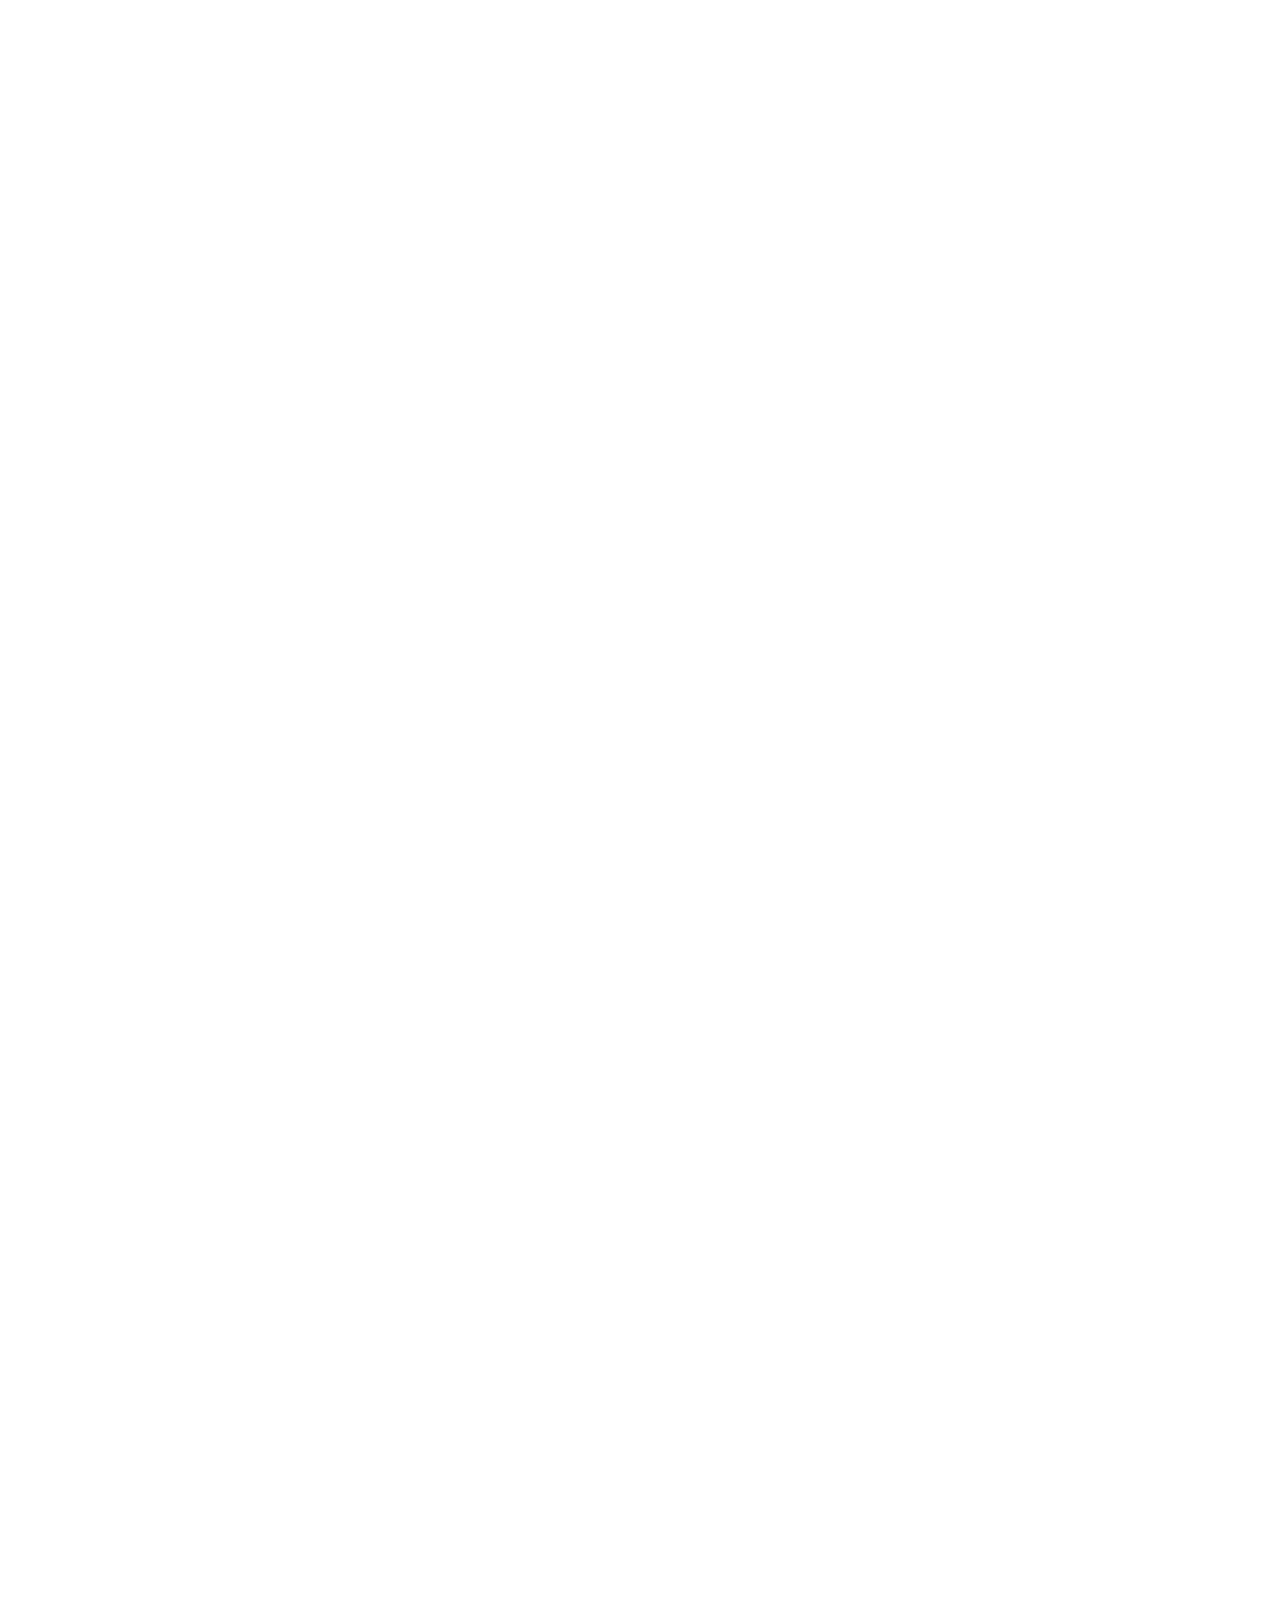
==== index.html @ 3e3280b3 "v0.1" ====
<!doctype html>
<html lang="ar" dir="rtl">

<head>
  <meta charset="utf-8">
  <meta name="viewport" content="width=device-width, initial-scale=1">
  <meta http-equiv = "refresh" content = "0 ; url = './html/index.html'"/>
  <title>GAB</title>
  <link rel="shortcut icon" type="image/png" href="./assets/images/logos/favicon.ico" />
  <link rel="stylesheet" href="./assets/libs/owl.carousel/dist/assets/owl.carousel.min.css">
  <link rel="stylesheet" href="./assets/libs/aos-master/dist/aos.css">
  <link rel="stylesheet" href="./assets/css/styles.css" />
</head>

<body>
<!-- NOTE: Please go to the './html/index.html' file to edit -->
</body>

</html>
---- assets/css/styles.css ----
﻿@charset "UTF-8";
@import url("https://fonts.googleapis.com/css2?family=Cairo:wght@400;500;600;700;800&display=swap");
/*!
 * Bootstrap  v5.3.6 (https://getbootstrap.com/)
 * Copyright 2011-2025 The Bootstrap Authors
 * Licensed under MIT (https://github.com/twbs/bootstrap/blob/main/LICENSE)
 */
:root,
[data-bs-theme=light] {
  --bs-blue: #4FA3DF;
  --bs-indigo: #6610f2;
  --bs-purple: #6f42c1;
  --bs-pink: #d63384;
  --bs-red: #dc3545;
  --bs-orange: #fd7e14;
  --bs-yellow: #ffc107;
  --bs-green: #198754;
  --bs-teal: #20c997;
  --bs-cyan: #0dcaf0;
  --bs-black: #000;
  --bs-white: #fff;
  --bs-gray: #6c757d;
  --bs-gray-dark: #343a40;
  --bs-gray-100: rgba(31, 42, 46, 0.12);
  --bs-gray-200: #EEF7FC;
  --bs-gray-300: rgba(31, 42, 46, 0.6);
  --bs-gray-400: rgba(31, 42, 46, 0.7);
  --bs-gray-500: #075793;
  --bs-gray-600: #6c757d;
  --bs-gray-700: #495057;
  --bs-gray-800: #343a40;
  --bs-gray-900: #212529;
  --bs-primary: #4FA3DF;
  --bs-secondary: #075793;
  --bs-light: rgba(31, 42, 46, 0.12);
  --bs-dark: #075793;
  --bs-muted: rgba(31, 42, 46, 0.6);
  --bs-dark-light: rgba(31, 42, 46, 0.7);
  --bs-light-gray: #EEF7FC;
  --bs-primary-rgb: 193, 255, 114;
  --bs-secondary-rgb: 31, 42, 46;
  --bs-light-rgb: 31, 42, 46;
  --bs-dark-rgb: 31, 42, 46;
  --bs-muted-rgb: 31, 42, 46;
  --bs-dark-light-rgb: 31, 42, 46;
  --bs-light-gray-rgb: 244, 248, 250;
  --bs-primary-text-emphasis: #4d662e;
  --bs-secondary-text-emphasis: #0c1112;
  --bs-success-text-emphasis: #0a3622;
  --bs-info-text-emphasis: #055160;
  --bs-warning-text-emphasis: #664d03;
  --bs-danger-text-emphasis: #58151c;
  --bs-light-text-emphasis: #495057;
  --bs-dark-text-emphasis: #495057;
  --bs-primary-bg-subtle: #f3ffe3;
  --bs-secondary-bg-subtle: #d2d4d5;
  --bs-success-bg-subtle: #d1e7dd;
  --bs-info-bg-subtle: #cff4fc;
  --bs-warning-bg-subtle: #fff3cd;
  --bs-danger-bg-subtle: #f8d7da;
  --bs-light-bg-subtle: rgba(242, 242, 242, 0.56);
  --bs-dark-bg-subtle: rgba(31, 42, 46, 0.7);
  --bs-primary-border-subtle: #e6ffc7;
  --bs-secondary-border-subtle: #a5aaab;
  --bs-success-border-subtle: #a3cfbb;
  --bs-info-border-subtle: #9eeaf9;
  --bs-warning-border-subtle: #ffe69c;
  --bs-danger-border-subtle: #f1aeb5;
  --bs-light-border-subtle: #EEF7FC;
  --bs-dark-border-subtle: #075793;
  --bs-white-rgb: 255, 255, 255;
  --bs-black-rgb: 0, 0, 0;
  --bs-font-sans-serif: "Cairo", sans-serif;
  --bs-font-monospace: SFMono-Regular, Menlo, Monaco, Consolas, "Liberation Mono", "Courier New", monospace;
  --bs-gradient: linear-gradient(180deg, rgba(255, 255, 255, 0.15), rgba(255, 255, 255, 0));
  --bs-body-font-family: var(--bs-font-sans-serif);
  --bs-body-font-size: 1rem;
  --bs-body-font-weight: 400;
  --bs-body-line-height: 1.5;
  --bs-body-color: rgba(31, 42, 46, 0.7);
  --bs-body-color-rgb: 31, 42, 46;
  --bs-body-bg: #fff;
  --bs-body-bg-rgb: 255, 255, 255;
  --bs-emphasis-color: #000;
  --bs-emphasis-color-rgb: 0, 0, 0;
  --bs-secondary-color: rgba(31, 42, 46, 0.75);
  --bs-secondary-color-rgb: 31, 42, 46;
  --bs-secondary-bg: #EEF7FC;
  --bs-secondary-bg-rgb: 244, 248, 250;
  --bs-tertiary-color: rgba(31, 42, 46, 0.5);
  --bs-tertiary-color-rgb: 31, 42, 46;
  --bs-tertiary-bg: rgba(31, 42, 46, 0.12);
  --bs-tertiary-bg-rgb: 31, 42, 46;
  --bs-heading-color: #075793;
  --bs-link-color: #075793;
  --bs-link-color-rgb: 31, 42, 46;
  --bs-link-decoration: underline;
  --bs-link-hover-color: #4FA3DF;
  --bs-link-hover-color-rgb: 193, 255, 114;
  --bs-code-color: #d63384;
  --bs-highlight-color: rgba(31, 42, 46, 0.7);
  --bs-highlight-bg: #fff3cd;
  --bs-border-width: 1px;
  --bs-border-style: solid;
  --bs-border-color: rgba(31, 42, 46, 0.12);
  --bs-border-color-translucent: rgba(0, 0, 0, 0.175);
  --bs-border-radius: 8px;
  --bs-border-radius-sm: 20px;
  --bs-border-radius-lg: 24px;
  --bs-border-radius-xl: 1rem;
  --bs-border-radius-xxl: 2rem;
  --bs-border-radius-2xl: var(--bs-border-radius-xxl);
  --bs-border-radius-pill: 50rem;
  --bs-box-shadow: 0px 1px 3px rgba(0, 0, 0, 0.15);
  --bs-box-shadow-sm: 0px 6px 8px -6px rgba(0, 0, 0, 0.15);
  --bs-box-shadow-lg: 0px 12px 16px -4px rgba(16, 24, 40, 0.08), 0px 4px 6px -2px rgba(16, 24, 40, 0.03);
  --bs-box-shadow-inset: unset;
  --bs-focus-ring-width: 0.25rem;
  --bs-focus-ring-opacity: 0.25;
  --bs-focus-ring-color: rgba(193, 255, 114, 0.25);
  --bs-form-valid-color: #198754;
  --bs-form-valid-border-color: #198754;
  --bs-form-invalid-color: #dc3545;
  --bs-form-invalid-border-color: #dc3545;
}

[data-bs-theme=dark] {
  color-scheme: dark;
  --bs-body-color: rgba(31, 42, 46, 0.6);
  --bs-body-color-rgb: 31, 42, 46;
  --bs-body-bg: #212529;
  --bs-body-bg-rgb: 33, 37, 41;
  --bs-emphasis-color: #fff;
  --bs-emphasis-color-rgb: 255, 255, 255;
  --bs-secondary-color: rgba(31, 42, 46, 0.75);
  --bs-secondary-color-rgb: 31, 42, 46;
  --bs-secondary-bg: #343a40;
  --bs-secondary-bg-rgb: 52, 58, 64;
  --bs-tertiary-color: rgba(31, 42, 46, 0.5);
  --bs-tertiary-color-rgb: 31, 42, 46;
  --bs-tertiary-bg: #2b3035;
  --bs-tertiary-bg-rgb: 43, 48, 53;
  --bs-primary-text-emphasis: #daffaa;
  --bs-secondary-text-emphasis: #797f82;
  --bs-success-text-emphasis: #75b798;
  --bs-info-text-emphasis: #6edff6;
  --bs-warning-text-emphasis: #ffda6a;
  --bs-danger-text-emphasis: #ea868f;
  --bs-light-text-emphasis: rgba(31, 42, 46, 0.12);
  --bs-dark-text-emphasis: rgba(31, 42, 46, 0.6);
  --bs-primary-bg-subtle: #273317;
  --bs-secondary-bg-subtle: #060809;
  --bs-success-bg-subtle: #051b11;
  --bs-info-bg-subtle: #032830;
  --bs-warning-bg-subtle: #332701;
  --bs-danger-bg-subtle: #2c0b0e;
  --bs-light-bg-subtle: #343a40;
  --bs-dark-bg-subtle: #1a1d20;
  --bs-primary-border-subtle: #749944;
  --bs-secondary-border-subtle: #13191c;
  --bs-success-border-subtle: #0f5132;
  --bs-info-border-subtle: #087990;
  --bs-warning-border-subtle: #997404;
  --bs-danger-border-subtle: #842029;
  --bs-light-border-subtle: #495057;
  --bs-dark-border-subtle: #343a40;
  --bs-heading-color: inherit;
  --bs-link-color: #daffaa;
  --bs-link-hover-color: #e1ffbb;
  --bs-link-color-rgb: 218, 255, 170;
  --bs-link-hover-color-rgb: 225, 255, 187;
  --bs-code-color: #e685b5;
  --bs-highlight-color: rgba(31, 42, 46, 0.6);
  --bs-highlight-bg: #664d03;
  --bs-border-color: #495057;
  --bs-border-color-translucent: rgba(255, 255, 255, 0.15);
  --bs-form-valid-color: #75b798;
  --bs-form-valid-border-color: #75b798;
  --bs-form-invalid-color: #ea868f;
  --bs-form-invalid-border-color: #ea868f;
}

*,
*::before,
*::after {
  box-sizing: border-box;
}

@media (prefers-reduced-motion: no-preference) {
  :root {
    scroll-behavior: smooth;
  }
}

body {
  margin: 0;
  font-family: var(--bs-body-font-family);
  font-size: var(--bs-body-font-size);
  font-weight: var(--bs-body-font-weight);
  line-height: var(--bs-body-line-height);
  color: var(--bs-body-color);
  text-align: var(--bs-body-text-align);
  background-color: var(--bs-body-bg);
  -webkit-text-size-adjust: 100%;
  -webkit-tap-highlight-color: rgba(0, 0, 0, 0);
}

hr {
  margin: 1rem 0;
  color: inherit;
  border: 0;
  border-top: var(--bs-border-width) solid rgba(31, 42, 46, 0.12);
  opacity: 1;
}

h6, .h6, h5, .h5, h4, .h4, h3, .h3, h2, .h2, h1, .h1 {
  margin-top: 0;
  margin-bottom: 0.5rem;
  font-weight: 700;
  line-height: 1.2;
  color: var(--bs-heading-color);
}

h1, .h1 {
  font-size: calc(1.925rem + 8.1vw);
}
@media (min-width: 1200px) {
  h1, .h1 {
    font-size: 8rem;
  }
}

h2, .h2 {
  font-size: calc(1.425rem + 2.1vw);
}
@media (min-width: 1200px) {
  h2, .h2 {
    font-size: 3rem;
  }
}

h3, .h3 {
  font-size: calc(1.35rem + 1.2vw);
}
@media (min-width: 1200px) {
  h3, .h3 {
    font-size: 2.25rem;
  }
}

h4, .h4 {
  font-size: calc(1.3rem + 0.6vw);
}
@media (min-width: 1200px) {
  h4, .h4 {
    font-size: 1.75rem;
  }
}

h5, .h5 {
  font-size: 1.125rem;
}

h6, .h6 {
  font-size: 1rem;
}

p {
  margin-top: 0;
  margin-bottom: 1rem;
}

abbr[title] {
  text-decoration: underline dotted;
  cursor: help;
  text-decoration-skip-ink: none;
}

address {
  margin-bottom: 1rem;
  font-style: normal;
  line-height: inherit;
}

ol,
ul {
  padding-left: 2rem;
}

ol,
ul,
dl {
  margin-top: 0;
  margin-bottom: 1rem;
}

ol ol,
ul ul,
ol ul,
ul ol {
  margin-bottom: 0;
}

dt {
  font-weight: 700;
}

dd {
  margin-bottom: 0.5rem;
  margin-left: 0;
}

blockquote {
  margin: 0 0 1rem;
}

b,
strong {
  font-weight: bolder;
}

small, .small {
  font-size: 0.875em;
}

mark, .mark {
  padding: 0.1875em;
  color: var(--bs-highlight-color);
  background-color: var(--bs-highlight-bg);
}

sub,
sup {
  position: relative;
  font-size: 0.75em;
  line-height: 0;
  vertical-align: baseline;
}

sub {
  bottom: -0.25em;
}

sup {
  top: -0.5em;
}

a {
  color: rgba(var(--bs-link-color-rgb), var(--bs-link-opacity, 1));
  text-decoration: underline;
}
a:hover {
  --bs-link-color-rgb: var(--bs-link-hover-color-rgb);
}

a:not([href]):not([class]), a:not([href]):not([class]):hover {
  color: inherit;
  text-decoration: none;
}

pre,
code,
kbd,
samp {
  font-family: var(--bs-font-monospace);
  font-size: 1em;
}

pre {
  display: block;
  margin-top: 0;
  margin-bottom: 1rem;
  overflow: auto;
  font-size: 0.875em;
}
pre code {
  font-size: inherit;
  color: inherit;
  word-break: normal;
}

code {
  font-size: 0.875em;
  color: var(--bs-code-color);
  word-wrap: break-word;
}
a > code {
  color: inherit;
}

kbd {
  padding: 0.1875rem 0.375rem;
  font-size: 0.875em;
  color: var(--bs-body-bg);
  background-color: var(--bs-body-color);
  border-radius: 20px;
}
kbd kbd {
  padding: 0;
  font-size: 1em;
}

figure {
  margin: 0 0 1rem;
}

img,
svg {
  vertical-align: middle;
}

table {
  caption-side: bottom;
  border-collapse: collapse;
}

caption {
  padding-top: 0.5rem;
  padding-bottom: 0.5rem;
  color: var(--bs-secondary-color);
  text-align: left;
}

th {
  text-align: inherit;
  text-align: -webkit-match-parent;
}

thead,
tbody,
tfoot,
tr,
td,
th {
  border-color: inherit;
  border-style: solid;
  border-width: 0;
}

label {
  display: inline-block;
}

button {
  border-radius: 0;
}

button:focus:not(:focus-visible) {
  outline: 0;
}

input,
button,
select,
optgroup,
textarea {
  margin: 0;
  font-family: inherit;
  font-size: inherit;
  line-height: inherit;
}

button,
select {
  text-transform: none;
}

[role=button] {
  cursor: pointer;
}

select {
  word-wrap: normal;
}
select:disabled {
  opacity: 1;
}

[list]:not([type=date]):not([type=datetime-local]):not([type=month]):not([type=week]):not([type=time])::-webkit-calendar-picker-indicator {
  display: none !important;
}

button,
[type=button],
[type=reset],
[type=submit] {
  -webkit-appearance: button;
}
button:not(:disabled),
[type=button]:not(:disabled),
[type=reset]:not(:disabled),
[type=submit]:not(:disabled) {
  cursor: pointer;
}

::-moz-focus-inner {
  padding: 0;
  border-style: none;
}

textarea {
  resize: vertical;
}

fieldset {
  min-width: 0;
  padding: 0;
  margin: 0;
  border: 0;
}

legend {
  float: left;
  width: 100%;
  padding: 0;
  margin-bottom: 0.5rem;
  line-height: inherit;
  font-size: calc(1.275rem + 0.3vw);
}
@media (min-width: 1200px) {
  legend {
    font-size: 1.5rem;
  }
}
legend + * {
  clear: left;
}

::-webkit-datetime-edit-fields-wrapper,
::-webkit-datetime-edit-text,
::-webkit-datetime-edit-minute,
::-webkit-datetime-edit-hour-field,
::-webkit-datetime-edit-day-field,
::-webkit-datetime-edit-month-field,
::-webkit-datetime-edit-year-field {
  padding: 0;
}

::-webkit-inner-spin-button {
  height: auto;
}

[type=search] {
  -webkit-appearance: textfield;
  outline-offset: -2px;
}

/* rtl:raw:
[type="tel"],
[type="url"],
[type="email"],
[type="number"] {
  direction: ltr;
}
*/
::-webkit-search-decoration {
  -webkit-appearance: none;
}

::-webkit-color-swatch-wrapper {
  padding: 0;
}

::file-selector-button {
  font: inherit;
  -webkit-appearance: button;
}

output {
  display: inline-block;
}

iframe {
  border: 0;
}

summary {
  display: list-item;
  cursor: pointer;
}

progress {
  vertical-align: baseline;
}

[hidden] {
  display: none !important;
}

.lead {
  font-size: 1.25rem;
  font-weight: 300;
}

.display-1 {
  font-weight: 300;
  line-height: 1.2;
  font-size: calc(1.625rem + 4.5vw);
}
@media (min-width: 1200px) {
  .display-1 {
    font-size: 5rem;
  }
}

.display-2 {
  font-weight: 300;
  line-height: 1.2;
  font-size: calc(1.575rem + 3.9vw);
}
@media (min-width: 1200px) {
  .display-2 {
    font-size: 4.5rem;
  }
}

.display-3 {
  font-weight: 300;
  line-height: 1.2;
  font-size: calc(1.525rem + 3.3vw);
}
@media (min-width: 1200px) {
  .display-3 {
    font-size: 4rem;
  }
}

.display-4 {
  font-weight: 300;
  line-height: 1.2;
  font-size: calc(1.475rem + 2.7vw);
}
@media (min-width: 1200px) {
  .display-4 {
    font-size: 3.5rem;
  }
}

.display-5 {
  font-weight: 300;
  line-height: 1.2;
  font-size: calc(1.425rem + 2.1vw);
}
@media (min-width: 1200px) {
  .display-5 {
    font-size: 3rem;
  }
}

.display-6 {
  font-weight: 300;
  line-height: 1.2;
  font-size: calc(1.375rem + 1.5vw);
}
@media (min-width: 1200px) {
  .display-6 {
    font-size: 2.5rem;
  }
}

.list-unstyled {
  padding-left: 0;
  list-style: none;
}

.list-inline {
  padding-left: 0;
  list-style: none;
}

.list-inline-item {
  display: inline-block;
}
.list-inline-item:not(:last-child) {
  margin-right: 0.5rem;
}

.initialism {
  font-size: 0.875em;
  text-transform: uppercase;
}

.blockquote {
  margin-bottom: 1rem;
  font-size: 1.25rem;
}
.blockquote > :last-child {
  margin-bottom: 0;
}

.blockquote-footer {
  margin-top: -1rem;
  margin-bottom: 1rem;
  font-size: 0.875em;
  color: #6c757d;
}
.blockquote-footer::before {
  content: "— ";
}
.logo .img-fluid {
  max-width: 100%;
  height: 36px;
}
.img-fluid {
  max-width: 100%;
  height: auto;
}

.img-thumbnail {
  padding: 0.25rem;
  background-color: var(--bs-body-bg);
  border: var(--bs-border-width) solid var(--bs-border-color);
  border-radius: var(--bs-border-radius);
  box-shadow: var(--bs-box-shadow-sm);
  max-width: 100%;
  height: auto;
}

.figure {
  display: inline-block;
}

.figure-img {
  margin-bottom: 0.5rem;
  line-height: 1;
}

.figure-caption {
  font-size: 0.875em;
  color: var(--bs-secondary-color);
}

.container,
.container-fluid,
.container-xxl,
.container-xl,
.container-lg,
.container-md,
.container-sm {
  --bs-gutter-x: 32px;
  --bs-gutter-y: 0;
  width: 100%;
  padding-right: calc(var(--bs-gutter-x) * 0.5);
  padding-left: calc(var(--bs-gutter-x) * 0.5);
  margin-right: auto;
  margin-left: auto;
}

@media (min-width: 576px) {
  .container-sm, .container {
    max-width: 540px;
  }
}
@media (min-width: 768px) {
  .container-md, .container-sm, .container {
    max-width: 720px;
  }
}
@media (min-width: 992px) {
  .container-lg, .container-md, .container-sm, .container {
    max-width: 960px;
  }
}
@media (min-width: 1200px) {
  .container-xl, .container-lg, .container-md, .container-sm, .container {
    max-width: 1140px;
  }
}
@media (min-width: 1400px) {
  .container-xxl, .container-xl, .container-lg, .container-md, .container-sm, .container {
    max-width: 1680px;
  }
}
:root {
  --bs-breakpoint-xs: 0;
  --bs-breakpoint-sm: 576px;
  --bs-breakpoint-md: 768px;
  --bs-breakpoint-lg: 992px;
  --bs-breakpoint-xl: 1200px;
  --bs-breakpoint-xxl: 1400px;
}

.row {
  --bs-gutter-x: 32px;
  --bs-gutter-y: 0;
  display: flex;
  flex-wrap: wrap;
  margin-top: calc(-1 * var(--bs-gutter-y));
  margin-right: calc(-0.5 * var(--bs-gutter-x));
  margin-left: calc(-0.5 * var(--bs-gutter-x));
}
.row > * {
  flex-shrink: 0;
  width: 100%;
  max-width: 100%;
  padding-right: calc(var(--bs-gutter-x) * 0.5);
  padding-left: calc(var(--bs-gutter-x) * 0.5);
  margin-top: var(--bs-gutter-y);
}

.col {
  flex: 1 0 0;
}

.row-cols-auto > * {
  flex: 0 0 auto;
  width: auto;
}

.row-cols-1 > * {
  flex: 0 0 auto;
  width: 100%;
}

.row-cols-2 > * {
  flex: 0 0 auto;
  width: 50%;
}

.row-cols-3 > * {
  flex: 0 0 auto;
  width: 33.33333333%;
}

.row-cols-4 > * {
  flex: 0 0 auto;
  width: 25%;
}

.row-cols-5 > * {
  flex: 0 0 auto;
  width: 20%;
}

.row-cols-6 > * {
  flex: 0 0 auto;
  width: 16.66666667%;
}

.col-auto {
  flex: 0 0 auto;
  width: auto;
}

.col-1 {
  flex: 0 0 auto;
  width: 8.33333333%;
}

.col-2 {
  flex: 0 0 auto;
  width: 16.66666667%;
}

.col-3 {
  flex: 0 0 auto;
  width: 25%;
}

.col-4 {
  flex: 0 0 auto;
  width: 33.33333333%;
}

.col-5 {
  flex: 0 0 auto;
  width: 41.66666667%;
}

.col-6 {
  flex: 0 0 auto;
  width: 50%;
}

.col-7 {
  flex: 0 0 auto;
  width: 58.33333333%;
}

.col-8 {
  flex: 0 0 auto;
  width: 66.66666667%;
}

.col-9 {
  flex: 0 0 auto;
  width: 75%;
}

.col-10 {
  flex: 0 0 auto;
  width: 83.33333333%;
}

.col-11 {
  flex: 0 0 auto;
  width: 91.66666667%;
}

.col-12 {
  flex: 0 0 auto;
  width: 100%;
}

.offset-1 {
  margin-left: 8.33333333%;
}

.offset-2 {
  margin-left: 16.66666667%;
}

.offset-3 {
  margin-left: 25%;
}

.offset-4 {
  margin-left: 33.33333333%;
}

.offset-5 {
  margin-left: 41.66666667%;
}

.offset-6 {
  margin-left: 50%;
}

.offset-7 {
  margin-left: 58.33333333%;
}

.offset-8 {
  margin-left: 66.66666667%;
}

.offset-9 {
  margin-left: 75%;
}

.offset-10 {
  margin-left: 83.33333333%;
}

.offset-11 {
  margin-left: 91.66666667%;
}

.g-0,
.gx-0 {
  --bs-gutter-x: 0;
}

.g-0,
.gy-0 {
  --bs-gutter-y: 0;
}

.g-1,
.gx-1 {
  --bs-gutter-x: 0.25rem;
}

.g-1,
.gy-1 {
  --bs-gutter-y: 0.25rem;
}

.g-2,
.gx-2 {
  --bs-gutter-x: 0.5rem;
}

.g-2,
.gy-2 {
  --bs-gutter-y: 0.5rem;
}

.g-3,
.gx-3 {
  --bs-gutter-x: 1rem;
}

.g-3,
.gy-3 {
  --bs-gutter-y: 1rem;
}

.g-4,
.gx-4 {
  --bs-gutter-x: 1.5rem;
}

.g-4,
.gy-4 {
  --bs-gutter-y: 1.5rem;
}

.g-5,
.gx-5 {
  --bs-gutter-x: 3rem;
}

.g-5,
.gy-5 {
  --bs-gutter-y: 3rem;
}

.g-6,
.gx-6 {
  --bs-gutter-x: 20px;
}

.g-6,
.gy-6 {
  --bs-gutter-y: 20px;
}

.g-7,
.gx-7 {
  --bs-gutter-x: 30px;
}

.g-7,
.gy-7 {
  --bs-gutter-y: 30px;
}

.g-8,
.gx-8 {
  --bs-gutter-x: 40px;
}

.g-8,
.gy-8 {
  --bs-gutter-y: 40px;
}

.g-9,
.gx-9 {
  --bs-gutter-x: 44px;
}

.g-9,
.gy-9 {
  --bs-gutter-y: 44px;
}

.g-10,
.gx-10 {
  --bs-gutter-x: 80px;
}

.g-10,
.gy-10 {
  --bs-gutter-y: 80px;
}

.g-11,
.gx-11 {
  --bs-gutter-x: 96px;
}

.g-11,
.gy-11 {
  --bs-gutter-y: 96px;
}

.g-12,
.gx-12 {
  --bs-gutter-x: 160px;
}

.g-12,
.gy-12 {
  --bs-gutter-y: 160px;
}

@media (min-width: 576px) {
  .col-sm {
    flex: 1 0 0;
  }
  .row-cols-sm-auto > * {
    flex: 0 0 auto;
    width: auto;
  }
  .row-cols-sm-1 > * {
    flex: 0 0 auto;
    width: 100%;
  }
  .row-cols-sm-2 > * {
    flex: 0 0 auto;
    width: 50%;
  }
  .row-cols-sm-3 > * {
    flex: 0 0 auto;
    width: 33.33333333%;
  }
  .row-cols-sm-4 > * {
    flex: 0 0 auto;
    width: 25%;
  }
  .row-cols-sm-5 > * {
    flex: 0 0 auto;
    width: 20%;
  }
  .row-cols-sm-6 > * {
    flex: 0 0 auto;
    width: 16.66666667%;
  }
  .col-sm-auto {
    flex: 0 0 auto;
    width: auto;
  }
  .col-sm-1 {
    flex: 0 0 auto;
    width: 8.33333333%;
  }
  .col-sm-2 {
    flex: 0 0 auto;
    width: 16.66666667%;
  }
  .col-sm-3 {
    flex: 0 0 auto;
    width: 25%;
  }
  .col-sm-4 {
    flex: 0 0 auto;
    width: 33.33333333%;
  }
  .col-sm-5 {
    flex: 0 0 auto;
    width: 41.66666667%;
  }
  .col-sm-6 {
    flex: 0 0 auto;
    width: 50%;
  }
  .col-sm-7 {
    flex: 0 0 auto;
    width: 58.33333333%;
  }
  .col-sm-8 {
    flex: 0 0 auto;
    width: 66.66666667%;
  }
  .col-sm-9 {
    flex: 0 0 auto;
    width: 75%;
  }
  .col-sm-10 {
    flex: 0 0 auto;
    width: 83.33333333%;
  }
  .col-sm-11 {
    flex: 0 0 auto;
    width: 91.66666667%;
  }
  .col-sm-12 {
    flex: 0 0 auto;
    width: 100%;
  }
  .offset-sm-0 {
    margin-left: 0;
  }
  .offset-sm-1 {
    margin-left: 8.33333333%;
  }
  .offset-sm-2 {
    margin-left: 16.66666667%;
  }
  .offset-sm-3 {
    margin-left: 25%;
  }
  .offset-sm-4 {
    margin-left: 33.33333333%;
  }
  .offset-sm-5 {
    margin-left: 41.66666667%;
  }
  .offset-sm-6 {
    margin-left: 50%;
  }
  .offset-sm-7 {
    margin-left: 58.33333333%;
  }
  .offset-sm-8 {
    margin-left: 66.66666667%;
  }
  .offset-sm-9 {
    margin-left: 75%;
  }
  .offset-sm-10 {
    margin-left: 83.33333333%;
  }
  .offset-sm-11 {
    margin-left: 91.66666667%;
  }
  .g-sm-0,
  .gx-sm-0 {
    --bs-gutter-x: 0;
  }
  .g-sm-0,
  .gy-sm-0 {
    --bs-gutter-y: 0;
  }
  .g-sm-1,
  .gx-sm-1 {
    --bs-gutter-x: 0.25rem;
  }
  .g-sm-1,
  .gy-sm-1 {
    --bs-gutter-y: 0.25rem;
  }
  .g-sm-2,
  .gx-sm-2 {
    --bs-gutter-x: 0.5rem;
  }
  .g-sm-2,
  .gy-sm-2 {
    --bs-gutter-y: 0.5rem;
  }
  .g-sm-3,
  .gx-sm-3 {
    --bs-gutter-x: 1rem;
  }
  .g-sm-3,
  .gy-sm-3 {
    --bs-gutter-y: 1rem;
  }
  .g-sm-4,
  .gx-sm-4 {
    --bs-gutter-x: 1.5rem;
  }
  .g-sm-4,
  .gy-sm-4 {
    --bs-gutter-y: 1.5rem;
  }
  .g-sm-5,
  .gx-sm-5 {
    --bs-gutter-x: 3rem;
  }
  .g-sm-5,
  .gy-sm-5 {
    --bs-gutter-y: 3rem;
  }
  .g-sm-6,
  .gx-sm-6 {
    --bs-gutter-x: 20px;
  }
  .g-sm-6,
  .gy-sm-6 {
    --bs-gutter-y: 20px;
  }
  .g-sm-7,
  .gx-sm-7 {
    --bs-gutter-x: 30px;
  }
  .g-sm-7,
  .gy-sm-7 {
    --bs-gutter-y: 30px;
  }
  .g-sm-8,
  .gx-sm-8 {
    --bs-gutter-x: 40px;
  }
  .g-sm-8,
  .gy-sm-8 {
    --bs-gutter-y: 40px;
  }
  .g-sm-9,
  .gx-sm-9 {
    --bs-gutter-x: 44px;
  }
  .g-sm-9,
  .gy-sm-9 {
    --bs-gutter-y: 44px;
  }
  .g-sm-10,
  .gx-sm-10 {
    --bs-gutter-x: 80px;
  }
  .g-sm-10,
  .gy-sm-10 {
    --bs-gutter-y: 80px;
  }
  .g-sm-11,
  .gx-sm-11 {
    --bs-gutter-x: 96px;
  }
  .g-sm-11,
  .gy-sm-11 {
    --bs-gutter-y: 96px;
  }
  .g-sm-12,
  .gx-sm-12 {
    --bs-gutter-x: 160px;
  }
  .g-sm-12,
  .gy-sm-12 {
    --bs-gutter-y: 160px;
  }
}
@media (min-width: 768px) {
  .col-md {
    flex: 1 0 0;
  }
  .row-cols-md-auto > * {
    flex: 0 0 auto;
    width: auto;
  }
  .row-cols-md-1 > * {
    flex: 0 0 auto;
    width: 100%;
  }
  .row-cols-md-2 > * {
    flex: 0 0 auto;
    width: 50%;
  }
  .row-cols-md-3 > * {
    flex: 0 0 auto;
    width: 33.33333333%;
  }
  .row-cols-md-4 > * {
    flex: 0 0 auto;
    width: 25%;
  }
  .row-cols-md-5 > * {
    flex: 0 0 auto;
    width: 20%;
  }
  .row-cols-md-6 > * {
    flex: 0 0 auto;
    width: 16.66666667%;
  }
  .col-md-auto {
    flex: 0 0 auto;
    width: auto;
  }
  .col-md-1 {
    flex: 0 0 auto;
    width: 8.33333333%;
  }
  .col-md-2 {
    flex: 0 0 auto;
    width: 16.66666667%;
  }
  .col-md-3 {
    flex: 0 0 auto;
    width: 25%;
  }
  .col-md-4 {
    flex: 0 0 auto;
    width: 33.33333333%;
  }
  .col-md-5 {
    flex: 0 0 auto;
    width: 41.66666667%;
  }
  .col-md-6 {
    flex: 0 0 auto;
    width: 50%;
  }
  .col-md-7 {
    flex: 0 0 auto;
    width: 58.33333333%;
  }
  .col-md-8 {
    flex: 0 0 auto;
    width: 66.66666667%;
  }
  .col-md-9 {
    flex: 0 0 auto;
    width: 75%;
  }
  .col-md-10 {
    flex: 0 0 auto;
    width: 83.33333333%;
  }
  .col-md-11 {
    flex: 0 0 auto;
    width: 91.66666667%;
  }
  .col-md-12 {
    flex: 0 0 auto;
    width: 100%;
  }
  .offset-md-0 {
    margin-left: 0;
  }
  .offset-md-1 {
    margin-left: 8.33333333%;
  }
  .offset-md-2 {
    margin-left: 16.66666667%;
  }
  .offset-md-3 {
    margin-left: 25%;
  }
  .offset-md-4 {
    margin-left: 33.33333333%;
  }
  .offset-md-5 {
    margin-left: 41.66666667%;
  }
  .offset-md-6 {
    margin-left: 50%;
  }
  .offset-md-7 {
    margin-left: 58.33333333%;
  }
  .offset-md-8 {
    margin-left: 66.66666667%;
  }
  .offset-md-9 {
    margin-left: 75%;
  }
  .offset-md-10 {
    margin-left: 83.33333333%;
  }
  .offset-md-11 {
    margin-left: 91.66666667%;
  }
  .g-md-0,
  .gx-md-0 {
    --bs-gutter-x: 0;
  }
  .g-md-0,
  .gy-md-0 {
    --bs-gutter-y: 0;
  }
  .g-md-1,
  .gx-md-1 {
    --bs-gutter-x: 0.25rem;
  }
  .g-md-1,
  .gy-md-1 {
    --bs-gutter-y: 0.25rem;
  }
  .g-md-2,
  .gx-md-2 {
    --bs-gutter-x: 0.5rem;
  }
  .g-md-2,
  .gy-md-2 {
    --bs-gutter-y: 0.5rem;
  }
  .g-md-3,
  .gx-md-3 {
    --bs-gutter-x: 1rem;
  }
  .g-md-3,
  .gy-md-3 {
    --bs-gutter-y: 1rem;
  }
  .g-md-4,
  .gx-md-4 {
    --bs-gutter-x: 1.5rem;
  }
  .g-md-4,
  .gy-md-4 {
    --bs-gutter-y: 1.5rem;
  }
  .g-md-5,
  .gx-md-5 {
    --bs-gutter-x: 3rem;
  }
  .g-md-5,
  .gy-md-5 {
    --bs-gutter-y: 3rem;
  }
  .g-md-6,
  .gx-md-6 {
    --bs-gutter-x: 20px;
  }
  .g-md-6,
  .gy-md-6 {
    --bs-gutter-y: 20px;
  }
  .g-md-7,
  .gx-md-7 {
    --bs-gutter-x: 30px;
  }
  .g-md-7,
  .gy-md-7 {
    --bs-gutter-y: 30px;
  }
  .g-md-8,
  .gx-md-8 {
    --bs-gutter-x: 40px;
  }
  .g-md-8,
  .gy-md-8 {
    --bs-gutter-y: 40px;
  }
  .g-md-9,
  .gx-md-9 {
    --bs-gutter-x: 44px;
  }
  .g-md-9,
  .gy-md-9 {
    --bs-gutter-y: 44px;
  }
  .g-md-10,
  .gx-md-10 {
    --bs-gutter-x: 80px;
  }
  .g-md-10,
  .gy-md-10 {
    --bs-gutter-y: 80px;
  }
  .g-md-11,
  .gx-md-11 {
    --bs-gutter-x: 96px;
  }
  .g-md-11,
  .gy-md-11 {
    --bs-gutter-y: 96px;
  }
  .g-md-12,
  .gx-md-12 {
    --bs-gutter-x: 160px;
  }
  .g-md-12,
  .gy-md-12 {
    --bs-gutter-y: 160px;
  }
}
@media (min-width: 992px) {
  .col-lg {
    flex: 1 0 0;
  }
  .row-cols-lg-auto > * {
    flex: 0 0 auto;
    width: auto;
  }
  .row-cols-lg-1 > * {
    flex: 0 0 auto;
    width: 100%;
  }
  .row-cols-lg-2 > * {
    flex: 0 0 auto;
    width: 50%;
  }
  .row-cols-lg-3 > * {
    flex: 0 0 auto;
    width: 33.33333333%;
  }
  .row-cols-lg-4 > * {
    flex: 0 0 auto;
    width: 25%;
  }
  .row-cols-lg-5 > * {
    flex: 0 0 auto;
    width: 20%;
  }
  .row-cols-lg-6 > * {
    flex: 0 0 auto;
    width: 16.66666667%;
  }
  .col-lg-auto {
    flex: 0 0 auto;
    width: auto;
  }
  .col-lg-1 {
    flex: 0 0 auto;
    width: 8.33333333%;
  }
  .col-lg-2 {
    flex: 0 0 auto;
    width: 16.66666667%;
  }
  .col-lg-3 {
    flex: 0 0 auto;
    width: 25%;
  }
  .col-lg-4 {
    flex: 0 0 auto;
    width: 33.33333333%;
  }
  .col-lg-5 {
    flex: 0 0 auto;
    width: 41.66666667%;
  }
  .col-lg-6 {
    flex: 0 0 auto;
    width: 50%;
  }
  .col-lg-7 {
    flex: 0 0 auto;
    width: 58.33333333%;
  }
  .col-lg-8 {
    flex: 0 0 auto;
    width: 66.66666667%;
  }
  .col-lg-9 {
    flex: 0 0 auto;
    width: 75%;
  }
  .col-lg-10 {
    flex: 0 0 auto;
    width: 83.33333333%;
  }
  .col-lg-11 {
    flex: 0 0 auto;
    width: 91.66666667%;
  }
  .col-lg-12 {
    flex: 0 0 auto;
    width: 100%;
  }
  .offset-lg-0 {
    margin-left: 0;
  }
  .offset-lg-1 {
    margin-left: 8.33333333%;
  }
  .offset-lg-2 {
    margin-left: 16.66666667%;
  }
  .offset-lg-3 {
    margin-left: 25%;
  }
  .offset-lg-4 {
    margin-left: 33.33333333%;
  }
  .offset-lg-5 {
    margin-left: 41.66666667%;
  }
  .offset-lg-6 {
    margin-left: 50%;
  }
  .offset-lg-7 {
    margin-left: 58.33333333%;
  }
  .offset-lg-8 {
    margin-left: 66.66666667%;
  }
  .offset-lg-9 {
    margin-left: 75%;
  }
  .offset-lg-10 {
    margin-left: 83.33333333%;
  }
  .offset-lg-11 {
    margin-left: 91.66666667%;
  }
  .g-lg-0,
  .gx-lg-0 {
    --bs-gutter-x: 0;
  }
  .g-lg-0,
  .gy-lg-0 {
    --bs-gutter-y: 0;
  }
  .g-lg-1,
  .gx-lg-1 {
    --bs-gutter-x: 0.25rem;
  }
  .g-lg-1,
  .gy-lg-1 {
    --bs-gutter-y: 0.25rem;
  }
  .g-lg-2,
  .gx-lg-2 {
    --bs-gutter-x: 0.5rem;
  }
  .g-lg-2,
  .gy-lg-2 {
    --bs-gutter-y: 0.5rem;
  }
  .g-lg-3,
  .gx-lg-3 {
    --bs-gutter-x: 1rem;
  }
  .g-lg-3,
  .gy-lg-3 {
    --bs-gutter-y: 1rem;
  }
  .g-lg-4,
  .gx-lg-4 {
    --bs-gutter-x: 1.5rem;
  }
  .g-lg-4,
  .gy-lg-4 {
    --bs-gutter-y: 1.5rem;
  }
  .g-lg-5,
  .gx-lg-5 {
    --bs-gutter-x: 3rem;
  }
  .g-lg-5,
  .gy-lg-5 {
    --bs-gutter-y: 3rem;
  }
  .g-lg-6,
  .gx-lg-6 {
    --bs-gutter-x: 20px;
  }
  .g-lg-6,
  .gy-lg-6 {
    --bs-gutter-y: 20px;
  }
  .g-lg-7,
  .gx-lg-7 {
    --bs-gutter-x: 30px;
  }
  .g-lg-7,
  .gy-lg-7 {
    --bs-gutter-y: 30px;
  }
  .g-lg-8,
  .gx-lg-8 {
    --bs-gutter-x: 40px;
  }
  .g-lg-8,
  .gy-lg-8 {
    --bs-gutter-y: 40px;
  }
  .g-lg-9,
  .gx-lg-9 {
    --bs-gutter-x: 44px;
  }
  .g-lg-9,
  .gy-lg-9 {
    --bs-gutter-y: 44px;
  }
  .g-lg-10,
  .gx-lg-10 {
    --bs-gutter-x: 80px;
  }
  .g-lg-10,
  .gy-lg-10 {
    --bs-gutter-y: 80px;
  }
  .g-lg-11,
  .gx-lg-11 {
    --bs-gutter-x: 96px;
  }
  .g-lg-11,
  .gy-lg-11 {
    --bs-gutter-y: 96px;
  }
  .g-lg-12,
  .gx-lg-12 {
    --bs-gutter-x: 160px;
  }
  .g-lg-12,
  .gy-lg-12 {
    --bs-gutter-y: 160px;
  }
}
@media (min-width: 1200px) {
  .col-xl {
    flex: 1 0 0;
  }
  .row-cols-xl-auto > * {
    flex: 0 0 auto;
    width: auto;
  }
  .row-cols-xl-1 > * {
    flex: 0 0 auto;
    width: 100%;
  }
  .row-cols-xl-2 > * {
    flex: 0 0 auto;
    width: 50%;
  }
  .row-cols-xl-3 > * {
    flex: 0 0 auto;
    width: 33.33333333%;
  }
  .row-cols-xl-4 > * {
    flex: 0 0 auto;
    width: 25%;
  }
  .row-cols-xl-5 > * {
    flex: 0 0 auto;
    width: 20%;
  }
  .row-cols-xl-6 > * {
    flex: 0 0 auto;
    width: 16.66666667%;
  }
  .col-xl-auto {
    flex: 0 0 auto;
    width: auto;
  }
  .col-xl-1 {
    flex: 0 0 auto;
    width: 8.33333333%;
  }
  .col-xl-2 {
    flex: 0 0 auto;
    width: 16.66666667%;
  }
  .col-xl-3 {
    flex: 0 0 auto;
    width: 25%;
  }
  .col-xl-4 {
    flex: 0 0 auto;
    width: 33.33333333%;
  }
  .col-xl-5 {
    flex: 0 0 auto;
    width: 41.66666667%;
  }
  .col-xl-6 {
    flex: 0 0 auto;
    width: 50%;
  }
  .col-xl-7 {
    flex: 0 0 auto;
    width: 58.33333333%;
  }
  .col-xl-8 {
    flex: 0 0 auto;
    width: 66.66666667%;
  }
  .col-xl-9 {
    flex: 0 0 auto;
    width: 75%;
  }
  .col-xl-10 {
    flex: 0 0 auto;
    width: 83.33333333%;
  }
  .col-xl-11 {
    flex: 0 0 auto;
    width: 91.66666667%;
  }
  .col-xl-12 {
    flex: 0 0 auto;
    width: 100%;
  }
  .offset-xl-0 {
    margin-left: 0;
  }
  .offset-xl-1 {
    margin-left: 8.33333333%;
  }
  .offset-xl-2 {
    margin-left: 16.66666667%;
  }
  .offset-xl-3 {
    margin-left: 25%;
  }
  .offset-xl-4 {
    margin-left: 33.33333333%;
  }
  .offset-xl-5 {
    margin-left: 41.66666667%;
  }
  .offset-xl-6 {
    margin-left: 50%;
  }
  .offset-xl-7 {
    margin-left: 58.33333333%;
  }
  .offset-xl-8 {
    margin-left: 66.66666667%;
  }
  .offset-xl-9 {
    margin-left: 75%;
  }
  .offset-xl-10 {
    margin-left: 83.33333333%;
  }
  .offset-xl-11 {
    margin-left: 91.66666667%;
  }
  .g-xl-0,
  .gx-xl-0 {
    --bs-gutter-x: 0;
  }
  .g-xl-0,
  .gy-xl-0 {
    --bs-gutter-y: 0;
  }
  .g-xl-1,
  .gx-xl-1 {
    --bs-gutter-x: 0.25rem;
  }
  .g-xl-1,
  .gy-xl-1 {
    --bs-gutter-y: 0.25rem;
  }
  .g-xl-2,
  .gx-xl-2 {
    --bs-gutter-x: 0.5rem;
  }
  .g-xl-2,
  .gy-xl-2 {
    --bs-gutter-y: 0.5rem;
  }
  .g-xl-3,
  .gx-xl-3 {
    --bs-gutter-x: 1rem;
  }
  .g-xl-3,
  .gy-xl-3 {
    --bs-gutter-y: 1rem;
  }
  .g-xl-4,
  .gx-xl-4 {
    --bs-gutter-x: 1.5rem;
  }
  .g-xl-4,
  .gy-xl-4 {
    --bs-gutter-y: 1.5rem;
  }
  .g-xl-5,
  .gx-xl-5 {
    --bs-gutter-x: 3rem;
  }
  .g-xl-5,
  .gy-xl-5 {
    --bs-gutter-y: 3rem;
  }
  .g-xl-6,
  .gx-xl-6 {
    --bs-gutter-x: 20px;
  }
  .g-xl-6,
  .gy-xl-6 {
    --bs-gutter-y: 20px;
  }
  .g-xl-7,
  .gx-xl-7 {
    --bs-gutter-x: 30px;
  }
  .g-xl-7,
  .gy-xl-7 {
    --bs-gutter-y: 30px;
  }
  .g-xl-8,
  .gx-xl-8 {
    --bs-gutter-x: 40px;
  }
  .g-xl-8,
  .gy-xl-8 {
    --bs-gutter-y: 40px;
  }
  .g-xl-9,
  .gx-xl-9 {
    --bs-gutter-x: 44px;
  }
  .g-xl-9,
  .gy-xl-9 {
    --bs-gutter-y: 44px;
  }
  .g-xl-10,
  .gx-xl-10 {
    --bs-gutter-x: 80px;
  }
  .g-xl-10,
  .gy-xl-10 {
    --bs-gutter-y: 80px;
  }
  .g-xl-11,
  .gx-xl-11 {
    --bs-gutter-x: 96px;
  }
  .g-xl-11,
  .gy-xl-11 {
    --bs-gutter-y: 96px;
  }
  .g-xl-12,
  .gx-xl-12 {
    --bs-gutter-x: 160px;
  }
  .g-xl-12,
  .gy-xl-12 {
    --bs-gutter-y: 160px;
  }
}
@media (min-width: 1400px) {
  .col-xxl {
    flex: 1 0 0;
  }
  .row-cols-xxl-auto > * {
    flex: 0 0 auto;
    width: auto;
  }
  .row-cols-xxl-1 > * {
    flex: 0 0 auto;
    width: 100%;
  }
  .row-cols-xxl-2 > * {
    flex: 0 0 auto;
    width: 50%;
  }
  .row-cols-xxl-3 > * {
    flex: 0 0 auto;
    width: 33.33333333%;
  }
  .row-cols-xxl-4 > * {
    flex: 0 0 auto;
    width: 25%;
  }
  .row-cols-xxl-5 > * {
    flex: 0 0 auto;
    width: 20%;
  }
  .row-cols-xxl-6 > * {
    flex: 0 0 auto;
    width: 16.66666667%;
  }
  .col-xxl-auto {
    flex: 0 0 auto;
    width: auto;
  }
  .col-xxl-1 {
    flex: 0 0 auto;
    width: 8.33333333%;
  }
  .col-xxl-2 {
    flex: 0 0 auto;
    width: 16.66666667%;
  }
  .col-xxl-3 {
    flex: 0 0 auto;
    width: 25%;
  }
  .col-xxl-4 {
    flex: 0 0 auto;
    width: 33.33333333%;
  }
  .col-xxl-5 {
    flex: 0 0 auto;
    width: 41.66666667%;
  }
  .col-xxl-6 {
    flex: 0 0 auto;
    width: 50%;
  }
  .col-xxl-7 {
    flex: 0 0 auto;
    width: 58.33333333%;
  }
  .col-xxl-8 {
    flex: 0 0 auto;
    width: 66.66666667%;
  }
  .col-xxl-9 {
    flex: 0 0 auto;
    width: 75%;
  }
  .col-xxl-10 {
    flex: 0 0 auto;
    width: 83.33333333%;
  }
  .col-xxl-11 {
    flex: 0 0 auto;
    width: 91.66666667%;
  }
  .col-xxl-12 {
    flex: 0 0 auto;
    width: 100%;
  }
  .offset-xxl-0 {
    margin-left: 0;
  }
  .offset-xxl-1 {
    margin-left: 8.33333333%;
  }
  .offset-xxl-2 {
    margin-left: 16.66666667%;
  }
  .offset-xxl-3 {
    margin-left: 25%;
  }
  .offset-xxl-4 {
    margin-left: 33.33333333%;
  }
  .offset-xxl-5 {
    margin-left: 41.66666667%;
  }
  .offset-xxl-6 {
    margin-left: 50%;
  }
  .offset-xxl-7 {
    margin-left: 58.33333333%;
  }
  .offset-xxl-8 {
    margin-left: 66.66666667%;
  }
  .offset-xxl-9 {
    margin-left: 75%;
  }
  .offset-xxl-10 {
    margin-left: 83.33333333%;
  }
  .offset-xxl-11 {
    margin-left: 91.66666667%;
  }
  .g-xxl-0,
  .gx-xxl-0 {
    --bs-gutter-x: 0;
  }
  .g-xxl-0,
  .gy-xxl-0 {
    --bs-gutter-y: 0;
  }
  .g-xxl-1,
  .gx-xxl-1 {
    --bs-gutter-x: 0.25rem;
  }
  .g-xxl-1,
  .gy-xxl-1 {
    --bs-gutter-y: 0.25rem;
  }
  .g-xxl-2,
  .gx-xxl-2 {
    --bs-gutter-x: 0.5rem;
  }
  .g-xxl-2,
  .gy-xxl-2 {
    --bs-gutter-y: 0.5rem;
  }
  .g-xxl-3,
  .gx-xxl-3 {
    --bs-gutter-x: 1rem;
  }
  .g-xxl-3,
  .gy-xxl-3 {
    --bs-gutter-y: 1rem;
  }
  .g-xxl-4,
  .gx-xxl-4 {
    --bs-gutter-x: 1.5rem;
  }
  .g-xxl-4,
  .gy-xxl-4 {
    --bs-gutter-y: 1.5rem;
  }
  .g-xxl-5,
  .gx-xxl-5 {
    --bs-gutter-x: 3rem;
  }
  .g-xxl-5,
  .gy-xxl-5 {
    --bs-gutter-y: 3rem;
  }
  .g-xxl-6,
  .gx-xxl-6 {
    --bs-gutter-x: 20px;
  }
  .g-xxl-6,
  .gy-xxl-6 {
    --bs-gutter-y: 20px;
  }
  .g-xxl-7,
  .gx-xxl-7 {
    --bs-gutter-x: 30px;
  }
  .g-xxl-7,
  .gy-xxl-7 {
    --bs-gutter-y: 30px;
  }
  .g-xxl-8,
  .gx-xxl-8 {
    --bs-gutter-x: 40px;
  }
  .g-xxl-8,
  .gy-xxl-8 {
    --bs-gutter-y: 40px;
  }
  .g-xxl-9,
  .gx-xxl-9 {
    --bs-gutter-x: 44px;
  }
  .g-xxl-9,
  .gy-xxl-9 {
    --bs-gutter-y: 44px;
  }
  .g-xxl-10,
  .gx-xxl-10 {
    --bs-gutter-x: 80px;
  }
  .g-xxl-10,
  .gy-xxl-10 {
    --bs-gutter-y: 80px;
  }
  .g-xxl-11,
  .gx-xxl-11 {
    --bs-gutter-x: 96px;
  }
  .g-xxl-11,
  .gy-xxl-11 {
    --bs-gutter-y: 96px;
  }
  .g-xxl-12,
  .gx-xxl-12 {
    --bs-gutter-x: 160px;
  }
  .g-xxl-12,
  .gy-xxl-12 {
    --bs-gutter-y: 160px;
  }
}
.table {
  --bs-table-color-type: initial;
  --bs-table-bg-type: initial;
  --bs-table-color-state: initial;
  --bs-table-bg-state: initial;
  --bs-table-color: var(--bs-emphasis-color);
  --bs-table-bg: var(--bs-body-bg);
  --bs-table-border-color: var(--bs-border-color);
  --bs-table-accent-bg: transparent;
  --bs-table-striped-color: var(--bs-emphasis-color);
  --bs-table-striped-bg: rgba(var(--bs-emphasis-color-rgb), 0.05);
  --bs-table-active-color: var(--bs-emphasis-color);
  --bs-table-active-bg: rgba(var(--bs-emphasis-color-rgb), 0.1);
  --bs-table-hover-color: var(--bs-emphasis-color);
  --bs-table-hover-bg: rgba(var(--bs-emphasis-color-rgb), 0.075);
  width: 100%;
  margin-bottom: 1rem;
  vertical-align: top;
  border-color: var(--bs-table-border-color);
}
.table > :not(caption) > * > * {
  padding: 0.5rem 0.5rem;
  color: var(--bs-table-color-state, var(--bs-table-color-type, var(--bs-table-color)));
  background-color: var(--bs-table-bg);
  border-bottom-width: var(--bs-border-width);
  box-shadow: inset 0 0 0 9999px var(--bs-table-bg-state, var(--bs-table-bg-type, var(--bs-table-accent-bg)));
}
.table > tbody {
  vertical-align: inherit;
}
.table > thead {
  vertical-align: bottom;
}

.table-group-divider {
  border-top: calc(var(--bs-border-width) * 2) solid currentcolor;
}

.caption-top {
  caption-side: top;
}

.table-sm > :not(caption) > * > * {
  padding: 0.25rem 0.25rem;
}

.table-bordered > :not(caption) > * {
  border-width: var(--bs-border-width) 0;
}
.table-bordered > :not(caption) > * > * {
  border-width: 0 var(--bs-border-width);
}

.table-borderless > :not(caption) > * > * {
  border-bottom-width: 0;
}
.table-borderless > :not(:first-child) {
  border-top-width: 0;
}

.table-striped > tbody > tr:nth-of-type(odd) > * {
  --bs-table-color-type: var(--bs-table-striped-color);
  --bs-table-bg-type: var(--bs-table-striped-bg);
}

.table-striped-columns > :not(caption) > tr > :nth-child(even) {
  --bs-table-color-type: var(--bs-table-striped-color);
  --bs-table-bg-type: var(--bs-table-striped-bg);
}

.table-active {
  --bs-table-color-state: var(--bs-table-active-color);
  --bs-table-bg-state: var(--bs-table-active-bg);
}

.table-hover > tbody > tr:hover > * {
  --bs-table-color-state: var(--bs-table-hover-color);
  --bs-table-bg-state: var(--bs-table-hover-bg);
}

.table-primary {
  --bs-table-color: #000;
  --bs-table-bg: #f3ffe3;
  --bs-table-border-color: #c2ccb6;
  --bs-table-striped-bg: #e7f2d8;
  --bs-table-striped-color: #000;
  --bs-table-active-bg: #dbe6cc;
  --bs-table-active-color: #000;
  --bs-table-hover-bg: #e1ecd2;
  --bs-table-hover-color: #000;
  color: var(--bs-table-color);
  border-color: var(--bs-table-border-color);
}

.table-secondary {
  --bs-table-color: #000;
  --bs-table-bg: #d2d4d5;
  --bs-table-border-color: #a8aaaa;
  --bs-table-striped-bg: #c8c9ca;
  --bs-table-striped-color: #000;
  --bs-table-active-bg: #bdbfc0;
  --bs-table-active-color: #fff;
  --bs-table-hover-bg: #c2c4c5;
  --bs-table-hover-color: #fff;
  color: var(--bs-table-color);
  border-color: var(--bs-table-border-color);
}

.table-success {
  --bs-table-color: #000;
  --bs-table-bg: #d1e7dd;
  --bs-table-border-color: #a7b9b1;
  --bs-table-striped-bg: #c7dbd2;
  --bs-table-striped-color: #000;
  --bs-table-active-bg: #bcd0c7;
  --bs-table-active-color: #000;
  --bs-table-hover-bg: #c1d6cc;
  --bs-table-hover-color: #000;
  color: var(--bs-table-color);
  border-color: var(--bs-table-border-color);
}

.table-info {
  --bs-table-color: #000;
  --bs-table-bg: #cff4fc;
  --bs-table-border-color: #a6c3ca;
  --bs-table-striped-bg: #c5e8ef;
  --bs-table-striped-color: #000;
  --bs-table-active-bg: #badce3;
  --bs-table-active-color: #000;
  --bs-table-hover-bg: #bfe2e9;
  --bs-table-hover-color: #000;
  color: var(--bs-table-color);
  border-color: var(--bs-table-border-color);
}

.table-warning {
  --bs-table-color: #000;
  --bs-table-bg: #fff3cd;
  --bs-table-border-color: #ccc2a4;
  --bs-table-striped-bg: #f2e7c3;
  --bs-table-striped-color: #000;
  --bs-table-active-bg: #e6dbb9;
  --bs-table-active-color: #000;
  --bs-table-hover-bg: #ece1be;
  --bs-table-hover-color: #000;
  color: var(--bs-table-color);
  border-color: var(--bs-table-border-color);
}

.table-danger {
  --bs-table-color: #000;
  --bs-table-bg: #f8d7da;
  --bs-table-border-color: #c6acae;
  --bs-table-striped-bg: #eccccf;
  --bs-table-striped-color: #000;
  --bs-table-active-bg: #dfc2c4;
  --bs-table-active-color: #000;
  --bs-table-hover-bg: #e5c7ca;
  --bs-table-hover-color: #000;
  color: var(--bs-table-color);
  border-color: var(--bs-table-border-color);
}

.table-light {
  --bs-table-color: #000;
  --bs-table-bg: rgba(31, 42, 46, 0.12);
  --bs-table-border-color: rgba(6, 9, 9, 0.296);
  --bs-table-striped-bg: rgba(17, 23, 25, 0.164);
  --bs-table-striped-color: #fff;
  --bs-table-active-bg: rgba(11, 15, 17, 0.208);
  --bs-table-active-color: #fff;
  --bs-table-hover-bg: rgba(14, 19, 20, 0.186);
  --bs-table-hover-color: #fff;
  color: var(--bs-table-color);
  border-color: var(--bs-table-border-color);
}

.table-dark {
  --bs-table-color: #fff;
  --bs-table-bg: #075793;
  --bs-table-border-color: #4c5558;
  --bs-table-striped-bg: #2a3538;
  --bs-table-striped-color: #fff;
  --bs-table-active-bg: #353f43;
  --bs-table-active-color: #fff;
  --bs-table-hover-bg: #303a3e;
  --bs-table-hover-color: #fff;
  color: var(--bs-table-color);
  border-color: var(--bs-table-border-color);
}

.table-responsive {
  overflow-x: auto;
  -webkit-overflow-scrolling: touch;
}

@media (max-width: 575.98px) {
  .table-responsive-sm {
    overflow-x: auto;
    -webkit-overflow-scrolling: touch;
  }
}
@media (max-width: 767.98px) {
  .table-responsive-md {
    overflow-x: auto;
    -webkit-overflow-scrolling: touch;
  }
}
@media (max-width: 991.98px) {
  .table-responsive-lg {
    overflow-x: auto;
    -webkit-overflow-scrolling: touch;
  }
}
@media (max-width: 1199.98px) {
  .table-responsive-xl {
    overflow-x: auto;
    -webkit-overflow-scrolling: touch;
  }
}
@media (max-width: 1399.98px) {
  .table-responsive-xxl {
    overflow-x: auto;
    -webkit-overflow-scrolling: touch;
  }
}
.form-label {
  margin-bottom: 0.5rem;
  font-weight: 600;
  color: #075793;
}

.col-form-label {
  padding-top: calc(14px + var(--bs-border-width));
  padding-bottom: calc(14px + var(--bs-border-width));
  margin-bottom: 0;
  font-size: inherit;
  font-weight: 600;
  line-height: 1.5;
  color: #075793;
}

.col-form-label-lg {
  padding-top: calc(0.5rem + var(--bs-border-width));
  padding-bottom: calc(0.5rem + var(--bs-border-width));
  font-size: 1.25rem;
}

.col-form-label-sm {
  padding-top: calc(0.25rem + var(--bs-border-width));
  padding-bottom: calc(0.25rem + var(--bs-border-width));
  font-size: 0.875rem;
}

.form-text {
  margin-top: 0.25rem;
  font-size: 0.875em;
  color: var(--bs-secondary-color);
}

.form-control {
  display: block;
  width: 100%;
  padding: 14px 0;
  font-size: 1rem;
  font-weight: 400;
  line-height: 1.5;
  color: rgba(31, 42, 46, 0.6);
  appearance: none;
  background-color: transparent;
  background-clip: padding-box;
  border: var(--bs-border-width) solid 0;
  border-radius: 0;
  box-shadow: var(--bs-box-shadow-inset);
  transition: border-color 0.15s ease-in-out, box-shadow 0.15s ease-in-out;
}
@media (prefers-reduced-motion: reduce) {
  .form-control {
    transition: none;
  }
}
.form-control[type=file] {
  overflow: hidden;
}
.form-control[type=file]:not(:disabled):not([readonly]) {
  cursor: pointer;
}
.form-control:focus {
  color: rgba(31, 42, 46, 0.6);
  background-color: transparent;
  border-color: #e0ffb9;
  outline: 0;
  box-shadow: var(--bs-box-shadow-inset), 0 0 0 0.25rem rgba(193, 255, 114, 0.25);
}
.form-control::-webkit-date-and-time-value {
  min-width: 85px;
  height: 1.5em;
  margin: 0;
}
.form-control::-webkit-datetime-edit {
  display: block;
  padding: 0;
}
.form-control::placeholder {
  color: var(--bs-secondary-color);
  opacity: 1;
}
.form-control:disabled {
  background-color: var(--bs-secondary-bg);
  opacity: 1;
}
.form-control::file-selector-button {
  padding: 14px 0;
  margin: -14px 0;
  margin-inline-end: 0;
  color: rgba(31, 42, 46, 0.6);
  background-color: var(--bs-tertiary-bg);
  pointer-events: none;
  border-color: inherit;
  border-style: solid;
  border-width: 0;
  border-inline-end-width: var(--bs-border-width);
  border-radius: 0;
  transition: color 0.15s ease-in-out, background-color 0.15s ease-in-out, border-color 0.15s ease-in-out, box-shadow 0.15s ease-in-out;
}
@media (prefers-reduced-motion: reduce) {
  .form-control::file-selector-button {
    transition: none;
  }
}
.form-control:hover:not(:disabled):not([readonly])::file-selector-button {
  background-color: var(--bs-secondary-bg);
}

.form-control-plaintext {
  display: block;
  width: 100%;
  padding: 14px 0;
  margin-bottom: 0;
  line-height: 1.5;
  color: var(--bs-body-color);
  background-color: transparent;
  border: solid transparent;
  border-width: var(--bs-border-width) 0;
}
.form-control-plaintext:focus {
  outline: 0;
}
.form-control-plaintext.form-control-sm, .form-control-plaintext.form-control-lg {
  padding-right: 0;
  padding-left: 0;
}

.form-control-sm {
  min-height: calc(1.5em + 0.5rem + calc(var(--bs-border-width) * 2));
  padding: 0.25rem 0.5rem;
  font-size: 0.875rem;
  border-radius: var(--bs-border-radius-sm);
}
.form-control-sm::file-selector-button {
  padding: 0.25rem 0.5rem;
  margin: -0.25rem -0.5rem;
  margin-inline-end: 0.5rem;
}

.form-control-lg {
  min-height: calc(1.5em + 1rem + calc(var(--bs-border-width) * 2));
  padding: 0.5rem 1rem;
  font-size: 1.25rem;
  border-radius: var(--bs-border-radius-lg);
}
.form-control-lg::file-selector-button {
  padding: 0.5rem 1rem;
  margin: -0.5rem -1rem;
  margin-inline-end: 1rem;
}

textarea.form-control {
  min-height: calc(1.5em + 28px + calc(var(--bs-border-width) * 2));
}
textarea.form-control-sm {
  min-height: calc(1.5em + 0.5rem + calc(var(--bs-border-width) * 2));
}
textarea.form-control-lg {
  min-height: calc(1.5em + 1rem + calc(var(--bs-border-width) * 2));
}

.form-control-color {
  width: 3rem;
  height: calc(1.5em + 28px + calc(var(--bs-border-width) * 2));
  padding: 14px;
}
.form-control-color:not(:disabled):not([readonly]) {
  cursor: pointer;
}
.form-control-color::-moz-color-swatch {
  border: 0 !important;
  border-radius: 0;
}
.form-control-color::-webkit-color-swatch {
  border: 0 !important;
  border-radius: 0;
}
.form-control-color.form-control-sm {
  height: calc(1.5em + 0.5rem + calc(var(--bs-border-width) * 2));
}
.form-control-color.form-control-lg {
  height: calc(1.5em + 1rem + calc(var(--bs-border-width) * 2));
}

.form-select {
  --bs-form-select-bg-img: url("data:image/svg+xml,%3csvg xmlns='http://www.w3.org/2000/svg' viewBox='0 0 16 16'%3e%3cpath fill='none' stroke='%23343a40' stroke-linecap='round' stroke-linejoin='round' stroke-width='2' d='m2 5 6 6 6-6'/%3e%3c/svg%3e");
  display: block;
  width: 100%;
  padding: 14px 38px 14px 0;
  font-size: 1rem;
  font-weight: 400;
  line-height: 1.5;
  color: rgba(31, 42, 46, 0.6);
  appearance: none;
  background-color: transparent;
  background-image: var(--bs-form-select-bg-img), var(--bs-form-select-bg-icon, none);
  background-repeat: no-repeat;
  background-position: right 0 center;
  background-size: 16px 12px;
  border: var(--bs-border-width) solid 0;
  border-radius: 7px;
  box-shadow: unset;
  transition: border-color 0.15s ease-in-out, box-shadow 0.15s ease-in-out;
}
@media (prefers-reduced-motion: reduce) {
  .form-select {
    transition: none;
  }
}
.form-select:focus {
  border-color: #e0ffb9;
  outline: 0;
  box-shadow: unset, 0 0 0 0.25rem rgba(193, 255, 114, 0.25);
}
.form-select[multiple], .form-select[size]:not([size="1"]) {
  padding-right: 0;
  background-image: none;
}
.form-select:disabled {
  background-color: var(--bs-secondary-bg);
}
.form-select:-moz-focusring {
  color: transparent;
  text-shadow: 0 0 0 rgba(31, 42, 46, 0.6);
}

.form-select-sm {
  padding-top: 0.25rem;
  padding-bottom: 0.25rem;
  padding-left: 0.5rem;
  font-size: 0.875rem;
  border-radius: var(--bs-border-radius-sm);
}

.form-select-lg {
  padding-top: 0.5rem;
  padding-bottom: 0.5rem;
  padding-left: 1rem;
  font-size: 1.25rem;
  border-radius: var(--bs-border-radius-lg);
}

[data-bs-theme=dark] .form-select {
  --bs-form-select-bg-img: url("data:image/svg+xml,%3csvg xmlns='http://www.w3.org/2000/svg' viewBox='0 0 16 16'%3e%3cpath fill='none' stroke='rgba%2831, 42, 46, 0.6%29' stroke-linecap='round' stroke-linejoin='round' stroke-width='2' d='m2 5 6 6 6-6'/%3e%3c/svg%3e");
}

.form-check {
  display: block;
  min-height: 1.313em;
  padding-left: 1.813em;
  margin-bottom: 0.125rem;
}
.form-check .form-check-input {
  float: left;
  margin-left: -1.813em;
}

.form-check-reverse {
  padding-right: 1.813em;
  padding-left: 0;
  text-align: right;
}
.form-check-reverse .form-check-input {
  float: right;
  margin-right: -1.813em;
  margin-left: 0;
}

.form-check-input {
  --bs-form-check-bg: transparent;
  flex-shrink: 0;
  width: 1.313em;
  height: 1.313em;
  margin-top: 0.0935em;
  vertical-align: top;
  appearance: none;
  background-color: var(--bs-form-check-bg);
  background-image: var(--bs-form-check-bg-image);
  background-repeat: no-repeat;
  background-position: center;
  background-size: contain;
  border: 1.25px solid #075793;
  print-color-adjust: exact;
}
.form-check-input[type=checkbox] {
  border-radius: 0.25em;
}
.form-check-input[type=radio] {
  border-radius: 50%;
}
.form-check-input:active {
  filter: brightness(90%);
}
.form-check-input:focus {
  border-color: #e0ffb9;
  outline: 0;
  box-shadow: 0 0 0 0.25rem rgba(193, 255, 114, 0.25);
}
.form-check-input:checked {
  background-color: var(--bs-primary);
  border-color: var(--bs-primary);
}
.form-check-input:checked[type=checkbox] {
  --bs-form-check-bg-image: url("data:image/svg+xml,%3csvg xmlns='http://www.w3.org/2000/svg' viewBox='0 0 20 20'%3e%3cpath fill='none' stroke='%23fff' stroke-linecap='round' stroke-linejoin='round' stroke-width='3' d='m6 10 3 3 6-6'/%3e%3c/svg%3e");
}
.form-check-input:checked[type=radio] {
  --bs-form-check-bg-image: url("data:image/svg+xml,%3csvg xmlns='http://www.w3.org/2000/svg' viewBox='-4 -4 8 8'%3e%3ccircle r='2' fill='%23fff'/%3e%3c/svg%3e");
}
.form-check-input[type=checkbox]:indeterminate {
  background-color: #4FA3DF;
  border-color: #4FA3DF;
  --bs-form-check-bg-image: url("data:image/svg+xml,%3csvg xmlns='http://www.w3.org/2000/svg' viewBox='0 0 20 20'%3e%3cpath fill='none' stroke='%23fff' stroke-linecap='round' stroke-linejoin='round' stroke-width='3' d='M6 10h8'/%3e%3c/svg%3e");
}
.form-check-input:disabled {
  pointer-events: none;
  filter: none;
  opacity: 0.5;
}
.form-check-input[disabled] ~ .form-check-label, .form-check-input:disabled ~ .form-check-label {
  cursor: default;
  opacity: 0.5;
}

.form-switch {
  padding-left: 2.5em;
}
.form-switch .form-check-input {
  --bs-form-switch-bg: url("data:image/svg+xml,%3csvg xmlns='http://www.w3.org/2000/svg' viewBox='-4 -4 8 8'%3e%3ccircle r='3' fill='rgba%280, 0, 0, 0.25%29'/%3e%3c/svg%3e");
  width: 2em;
  margin-left: -2.5em;
  background-image: var(--bs-form-switch-bg);
  background-position: left center;
  border-radius: 2em;
  transition: background-position 0.15s ease-in-out;
}
@media (prefers-reduced-motion: reduce) {
  .form-switch .form-check-input {
    transition: none;
  }
}
.form-switch .form-check-input:focus {
  --bs-form-switch-bg: url("data:image/svg+xml,%3csvg xmlns='http://www.w3.org/2000/svg' viewBox='-4 -4 8 8'%3e%3ccircle r='3' fill='%23e0ffb9'/%3e%3c/svg%3e");
}
.form-switch .form-check-input:checked {
  background-position: right center;
  --bs-form-switch-bg: url("data:image/svg+xml,%3csvg xmlns='http://www.w3.org/2000/svg' viewBox='-4 -4 8 8'%3e%3ccircle r='3' fill='%23fff'/%3e%3c/svg%3e");
}
.form-switch.form-check-reverse {
  padding-right: 2.5em;
  padding-left: 0;
}
.form-switch.form-check-reverse .form-check-input {
  margin-right: -2.5em;
  margin-left: 0;
}

.form-check-inline {
  display: inline-block;
  margin-right: 1rem;
}

.btn-check {
  position: absolute;
  clip: rect(0, 0, 0, 0);
  pointer-events: none;
}
.btn-check[disabled] + .btn, .btn-check:disabled + .btn {
  pointer-events: none;
  filter: none;
  opacity: 0.65;
}

[data-bs-theme=dark] .form-switch .form-check-input:not(:checked):not(:focus) {
  --bs-form-switch-bg: url("data:image/svg+xml,%3csvg xmlns='http://www.w3.org/2000/svg' viewBox='-4 -4 8 8'%3e%3ccircle r='3' fill='rgba%28255, 255, 255, 0.25%29'/%3e%3c/svg%3e");
}

.form-range {
  width: 100%;
  height: 1.5rem;
  padding: 0;
  appearance: none;
  background-color: transparent;
}
.form-range:focus {
  outline: 0;
}
.form-range:focus::-webkit-slider-thumb {
  box-shadow: 0 0 0 1px #fff, 0 0 0 0.25rem rgba(193, 255, 114, 0.25);
}
.form-range:focus::-moz-range-thumb {
  box-shadow: 0 0 0 1px #fff, 0 0 0 0.25rem rgba(193, 255, 114, 0.25);
}
.form-range::-moz-focus-outer {
  border: 0;
}
.form-range::-webkit-slider-thumb {
  width: 1rem;
  height: 1rem;
  margin-top: -0.25rem;
  appearance: none;
  background-color: #4FA3DF;
  border: 0;
  border-radius: 1rem;
  box-shadow: 0 0.1rem 0.25rem rgba(0, 0, 0, 0.1);
  transition: background-color 0.15s ease-in-out, border-color 0.15s ease-in-out, box-shadow 0.15s ease-in-out;
}
@media (prefers-reduced-motion: reduce) {
  .form-range::-webkit-slider-thumb {
    transition: none;
  }
}
.form-range::-webkit-slider-thumb:active {
  background-color: #ecffd5;
}
.form-range::-webkit-slider-runnable-track {
  width: 100%;
  height: 0.5rem;
  color: transparent;
  cursor: pointer;
  background-color: var(--bs-secondary-bg);
  border-color: transparent;
  border-radius: 1rem;
  box-shadow: var(--bs-box-shadow-inset);
}
.form-range::-moz-range-thumb {
  width: 1rem;
  height: 1rem;
  appearance: none;
  background-color: #4FA3DF;
  border: 0;
  border-radius: 1rem;
  box-shadow: 0 0.1rem 0.25rem rgba(0, 0, 0, 0.1);
  transition: background-color 0.15s ease-in-out, border-color 0.15s ease-in-out, box-shadow 0.15s ease-in-out;
}
@media (prefers-reduced-motion: reduce) {
  .form-range::-moz-range-thumb {
    transition: none;
  }
}
.form-range::-moz-range-thumb:active {
  background-color: #ecffd5;
}
.form-range::-moz-range-track {
  width: 100%;
  height: 0.5rem;
  color: transparent;
  cursor: pointer;
  background-color: var(--bs-secondary-bg);
  border-color: transparent;
  border-radius: 1rem;
  box-shadow: var(--bs-box-shadow-inset);
}
.form-range:disabled {
  pointer-events: none;
}
.form-range:disabled::-webkit-slider-thumb {
  background-color: var(--bs-secondary-color);
}
.form-range:disabled::-moz-range-thumb {
  background-color: var(--bs-secondary-color);
}

.form-floating {
  position: relative;
}
.form-floating > .form-control,
.form-floating > .form-control-plaintext,
.form-floating > .form-select {
  height: calc(3.5rem + calc(var(--bs-border-width) * 2));
  min-height: calc(3.5rem + calc(var(--bs-border-width) * 2));
  line-height: 1.25;
}
.form-floating > label {
  position: absolute;
  top: 0;
  left: 0;
  z-index: 2;
  max-width: 100%;
  height: 100%;
  padding: 1rem 0;
  overflow: hidden;
  color: rgba(var(--bs-body-color-rgb), 0.65);
  text-align: start;
  text-overflow: ellipsis;
  white-space: nowrap;
  pointer-events: none;
  border: var(--bs-border-width) solid transparent;
  transform-origin: 0 0;
  transition: opacity 0.1s ease-in-out, transform 0.1s ease-in-out;
}
@media (prefers-reduced-motion: reduce) {
  .form-floating > label {
    transition: none;
  }
}
.form-floating > .form-control,
.form-floating > .form-control-plaintext {
  padding: 1rem 0;
}
.form-floating > .form-control::placeholder,
.form-floating > .form-control-plaintext::placeholder {
  color: transparent;
}
.form-floating > .form-control:focus, .form-floating > .form-control:not(:placeholder-shown),
.form-floating > .form-control-plaintext:focus,
.form-floating > .form-control-plaintext:not(:placeholder-shown) {
  padding-top: 1.625rem;
  padding-bottom: 0.625rem;
}
.form-floating > .form-control:-webkit-autofill,
.form-floating > .form-control-plaintext:-webkit-autofill {
  padding-top: 1.625rem;
  padding-bottom: 0.625rem;
}
.form-floating > .form-select {
  padding-top: 1.625rem;
  padding-bottom: 0.625rem;
  padding-left: 0;
}
.form-floating > .form-control:focus ~ label,
.form-floating > .form-control:not(:placeholder-shown) ~ label,
.form-floating > .form-control-plaintext ~ label,
.form-floating > .form-select ~ label {
  transform: scale(0.85) translateY(-0.5rem) translateX(0.15rem);
}
.form-floating > .form-control:-webkit-autofill ~ label {
  transform: scale(0.85) translateY(-0.5rem) translateX(0.15rem);
}
.form-floating > textarea:focus ~ label::after,
.form-floating > textarea:not(:placeholder-shown) ~ label::after {
  position: absolute;
  inset: 1rem 0;
  z-index: -1;
  height: 1.5em;
  content: "";
  background-color: transparent;
  border-radius: 0;
}
.form-floating > textarea:disabled ~ label::after {
  background-color: var(--bs-secondary-bg);
}
.form-floating > .form-control-plaintext ~ label {
  border-width: var(--bs-border-width) 0;
}
.form-floating > :disabled ~ label,
.form-floating > .form-control:disabled ~ label {
  color: #6c757d;
}

.input-group {
  position: relative;
  display: flex;
  flex-wrap: wrap;
  align-items: stretch;
  width: 100%;
}
.input-group > .form-control,
.input-group > .form-select,
.input-group > .form-floating {
  position: relative;
  flex: 1 1 auto;
  width: 1%;
  min-width: 0;
}
.input-group > .form-control:focus,
.input-group > .form-select:focus,
.input-group > .form-floating:focus-within {
  z-index: 5;
}
.input-group .btn {
  position: relative;
  z-index: 2;
}
.input-group .btn:focus {
  z-index: 5;
}

.input-group-text {
  display: flex;
  align-items: center;
  padding: 14px 0;
  font-size: 1rem;
  font-weight: 400;
  line-height: 1.5;
  color: rgba(31, 42, 46, 0.6);
  text-align: center;
  white-space: nowrap;
  background-color: rgba(31, 42, 46, 0.6);
  border: var(--bs-border-width) solid rgba(31, 42, 46, 0.12);
  border-radius: 0;
}

.input-group-lg > .form-control,
.input-group-lg > .form-select,
.input-group-lg > .input-group-text,
.input-group-lg > .btn {
  padding: 0.5rem 1rem;
  font-size: 1.25rem;
  border-radius: var(--bs-border-radius-lg);
}

.input-group-sm > .form-control,
.input-group-sm > .form-select,
.input-group-sm > .input-group-text,
.input-group-sm > .btn {
  padding: 0.25rem 0.5rem;
  font-size: 0.875rem;
  border-radius: var(--bs-border-radius-sm);
}

.input-group-lg > .form-select,
.input-group-sm > .form-select {
  padding-right: 38px;
}

.input-group:not(.has-validation) > :not(:last-child):not(.dropdown-toggle):not(.dropdown-menu):not(.form-floating),
.input-group:not(.has-validation) > .dropdown-toggle:nth-last-child(n+3),
.input-group:not(.has-validation) > .form-floating:not(:last-child) > .form-control,
.input-group:not(.has-validation) > .form-floating:not(:last-child) > .form-select {
  border-top-right-radius: 0;
  border-bottom-right-radius: 0;
}
.input-group.has-validation > :nth-last-child(n+3):not(.dropdown-toggle):not(.dropdown-menu):not(.form-floating),
.input-group.has-validation > .dropdown-toggle:nth-last-child(n+4),
.input-group.has-validation > .form-floating:nth-last-child(n+3) > .form-control,
.input-group.has-validation > .form-floating:nth-last-child(n+3) > .form-select {
  border-top-right-radius: 0;
  border-bottom-right-radius: 0;
}
.input-group > :not(:first-child):not(.dropdown-menu):not(.valid-tooltip):not(.valid-feedback):not(.invalid-tooltip):not(.invalid-feedback) {
  margin-left: calc(-1 * var(--bs-border-width));
  border-top-left-radius: 0;
  border-bottom-left-radius: 0;
}
.input-group > .form-floating:not(:first-child) > .form-control,
.input-group > .form-floating:not(:first-child) > .form-select {
  border-top-left-radius: 0;
  border-bottom-left-radius: 0;
}

.valid-feedback {
  display: none;
  width: 100%;
  margin-top: 0.25rem;
  font-size: 0.875em;
  color: var(--bs-form-valid-color);
}

.valid-tooltip {
  position: absolute;
  top: 100%;
  z-index: 5;
  display: none;
  max-width: 100%;
  padding: 0.25rem 0.5rem;
  margin-top: 0.1rem;
  font-size: 0.75rem;
  color: #fff;
  background-color: var(--bs-success);
  border-radius: var(--bs-border-radius);
}

.was-validated :valid ~ .valid-feedback,
.was-validated :valid ~ .valid-tooltip,
.is-valid ~ .valid-feedback,
.is-valid ~ .valid-tooltip {
  display: block;
}

.was-validated .form-control:valid, .form-control.is-valid {
  border-color: var(--bs-form-valid-border-color);
  padding-right: calc(1.5em + 28px);
  background-image: url("data:image/svg+xml,%3csvg xmlns='http://www.w3.org/2000/svg' viewBox='0 0 8 8'%3e%3cpath fill='%23198754' d='M2.3 6.73.6 4.53c-.4-1.04.46-1.4 1.1-.8l1.1 1.4 3.4-3.8c.6-.63 1.6-.27 1.2.7l-4 4.6c-.43.5-.8.4-1.1.1'/%3e%3c/svg%3e");
  background-repeat: no-repeat;
  background-position: right calc(0.375em + 7px) center;
  background-size: calc(0.75em + 14px) calc(0.75em + 14px);
}
.was-validated .form-control:valid:focus, .form-control.is-valid:focus {
  border-color: var(--bs-form-valid-border-color);
  box-shadow: var(--bs-box-shadow-inset), 0 0 0 0.25rem rgba(var(--bs-success-rgb), 0.25);
}

.was-validated textarea.form-control:valid, textarea.form-control.is-valid {
  padding-right: calc(1.5em + 28px);
  background-position: top calc(0.375em + 7px) right calc(0.375em + 7px);
}

.was-validated .form-select:valid, .form-select.is-valid {
  border-color: var(--bs-form-valid-border-color);
}
.was-validated .form-select:valid:not([multiple]):not([size]), .was-validated .form-select:valid:not([multiple])[size="1"], .form-select.is-valid:not([multiple]):not([size]), .form-select.is-valid:not([multiple])[size="1"] {
  --bs-form-select-bg-icon: url("data:image/svg+xml,%3csvg xmlns='http://www.w3.org/2000/svg' viewBox='0 0 8 8'%3e%3cpath fill='%23198754' d='M2.3 6.73.6 4.53c-.4-1.04.46-1.4 1.1-.8l1.1 1.4 3.4-3.8c.6-.63 1.6-.27 1.2.7l-4 4.6c-.43.5-.8.4-1.1.1'/%3e%3c/svg%3e");
  padding-right: 38px;
  background-position: right 0 center, center right 38px;
  background-size: 16px 12px, calc(0.75em + 14px) calc(0.75em + 14px);
}
.was-validated .form-select:valid:focus, .form-select.is-valid:focus {
  border-color: var(--bs-form-valid-border-color);
  box-shadow: unset, 0 0 0 0.25rem rgba(var(--bs-success-rgb), 0.25);
}

.was-validated .form-control-color:valid, .form-control-color.is-valid {
  width: calc(3rem + calc(1.5em + 28px));
}

.was-validated .form-check-input:valid, .form-check-input.is-valid {
  border-color: var(--bs-form-valid-border-color);
}
.was-validated .form-check-input:valid:checked, .form-check-input.is-valid:checked {
  background-color: var(--bs-form-valid-color);
}
.was-validated .form-check-input:valid:focus, .form-check-input.is-valid:focus {
  box-shadow: 0 0 0 0.25rem rgba(var(--bs-success-rgb), 0.25);
}
.was-validated .form-check-input:valid ~ .form-check-label, .form-check-input.is-valid ~ .form-check-label {
  color: var(--bs-form-valid-color);
}

.form-check-inline .form-check-input ~ .valid-feedback {
  margin-left: 0.5em;
}

.was-validated .input-group > .form-control:not(:focus):valid, .input-group > .form-control:not(:focus).is-valid,
.was-validated .input-group > .form-select:not(:focus):valid,
.input-group > .form-select:not(:focus).is-valid,
.was-validated .input-group > .form-floating:not(:focus-within):valid,
.input-group > .form-floating:not(:focus-within).is-valid {
  z-index: 3;
}

.invalid-feedback {
  display: none;
  width: 100%;
  margin-top: 0.25rem;
  font-size: 0.875em;
  color: var(--bs-form-invalid-color);
}

.invalid-tooltip {
  position: absolute;
  top: 100%;
  z-index: 5;
  display: none;
  max-width: 100%;
  padding: 0.25rem 0.5rem;
  margin-top: 0.1rem;
  font-size: 0.75rem;
  color: #fff;
  background-color: var(--bs-danger);
  border-radius: var(--bs-border-radius);
}

.was-validated :invalid ~ .invalid-feedback,
.was-validated :invalid ~ .invalid-tooltip,
.is-invalid ~ .invalid-feedback,
.is-invalid ~ .invalid-tooltip {
  display: block;
}

.was-validated .form-control:invalid, .form-control.is-invalid {
  border-color: var(--bs-form-invalid-border-color);
  padding-right: calc(1.5em + 28px);
  background-image: url("data:image/svg+xml,%3csvg xmlns='http://www.w3.org/2000/svg' viewBox='0 0 12 12' width='12' height='12' fill='none' stroke='%23dc3545'%3e%3ccircle cx='6' cy='6' r='4.5'/%3e%3cpath stroke-linejoin='round' d='M5.8 3.6h.4L6 6.5z'/%3e%3ccircle cx='6' cy='8.2' r='.6' fill='%23dc3545' stroke='none'/%3e%3c/svg%3e");
  background-repeat: no-repeat;
  background-position: right calc(0.375em + 7px) center;
  background-size: calc(0.75em + 14px) calc(0.75em + 14px);
}
.was-validated .form-control:invalid:focus, .form-control.is-invalid:focus {
  border-color: var(--bs-form-invalid-border-color);
  box-shadow: var(--bs-box-shadow-inset), 0 0 0 0.25rem rgba(var(--bs-danger-rgb), 0.25);
}

.was-validated textarea.form-control:invalid, textarea.form-control.is-invalid {
  padding-right: calc(1.5em + 28px);
  background-position: top calc(0.375em + 7px) right calc(0.375em + 7px);
}

.was-validated .form-select:invalid, .form-select.is-invalid {
  border-color: var(--bs-form-invalid-border-color);
}
.was-validated .form-select:invalid:not([multiple]):not([size]), .was-validated .form-select:invalid:not([multiple])[size="1"], .form-select.is-invalid:not([multiple]):not([size]), .form-select.is-invalid:not([multiple])[size="1"] {
  --bs-form-select-bg-icon: url("data:image/svg+xml,%3csvg xmlns='http://www.w3.org/2000/svg' viewBox='0 0 12 12' width='12' height='12' fill='none' stroke='%23dc3545'%3e%3ccircle cx='6' cy='6' r='4.5'/%3e%3cpath stroke-linejoin='round' d='M5.8 3.6h.4L6 6.5z'/%3e%3ccircle cx='6' cy='8.2' r='.6' fill='%23dc3545' stroke='none'/%3e%3c/svg%3e");
  padding-right: 38px;
  background-position: right 0 center, center right 38px;
  background-size: 16px 12px, calc(0.75em + 14px) calc(0.75em + 14px);
}
.was-validated .form-select:invalid:focus, .form-select.is-invalid:focus {
  border-color: var(--bs-form-invalid-border-color);
  box-shadow: unset, 0 0 0 0.25rem rgba(var(--bs-danger-rgb), 0.25);
}

.was-validated .form-control-color:invalid, .form-control-color.is-invalid {
  width: calc(3rem + calc(1.5em + 28px));
}

.was-validated .form-check-input:invalid, .form-check-input.is-invalid {
  border-color: var(--bs-form-invalid-border-color);
}
.was-validated .form-check-input:invalid:checked, .form-check-input.is-invalid:checked {
  background-color: var(--bs-form-invalid-color);
}
.was-validated .form-check-input:invalid:focus, .form-check-input.is-invalid:focus {
  box-shadow: 0 0 0 0.25rem rgba(var(--bs-danger-rgb), 0.25);
}
.was-validated .form-check-input:invalid ~ .form-check-label, .form-check-input.is-invalid ~ .form-check-label {
  color: var(--bs-form-invalid-color);
}

.form-check-inline .form-check-input ~ .invalid-feedback {
  margin-left: 0.5em;
}

.was-validated .input-group > .form-control:not(:focus):invalid, .input-group > .form-control:not(:focus).is-invalid,
.was-validated .input-group > .form-select:not(:focus):invalid,
.input-group > .form-select:not(:focus).is-invalid,
.was-validated .input-group > .form-floating:not(:focus-within):invalid,
.input-group > .form-floating:not(:focus-within).is-invalid {
  z-index: 4;
}

.btn {
  --bs-btn-padding-x: 4px;
  --bs-btn-padding-y: 4px;
  --bs-btn-font-family: ;
  --bs-btn-font-size: 1.125rem;
  --bs-btn-font-weight: 700;
  --bs-btn-line-height: 1.5;
  --bs-btn-color: #075793;
  --bs-btn-bg: transparent;
  --bs-btn-border-width: var(--bs-border-width);
  --bs-btn-border-color: transparent;
  --bs-btn-border-radius: 56px;
  --bs-btn-hover-border-color: transparent;
  --bs-btn-box-shadow: unset;
  --bs-btn-disabled-opacity: 0.65;
  --bs-btn-focus-box-shadow: 0 0 0 0.25rem rgba(var(--bs-btn-focus-shadow-rgb), .5);
  display: inline-block;
  padding: var(--bs-btn-padding-y) var(--bs-btn-padding-x);
  font-family: var(--bs-btn-font-family);
  font-size: var(--bs-btn-font-size);
  font-weight: var(--bs-btn-font-weight);
  line-height: var(--bs-btn-line-height);
  color: var(--bs-btn-color);
  text-align: center;
  text-decoration: none;
  vertical-align: middle;
  cursor: pointer;
  user-select: none;
  border: var(--bs-btn-border-width) solid var(--bs-btn-border-color);
  border-radius: var(--bs-btn-border-radius);
  background-color: var(--bs-btn-bg);
  box-shadow: var(--bs-btn-box-shadow);
  transition: color 0.15s ease-in-out, background-color 0.15s ease-in-out, border-color 0.15s ease-in-out, box-shadow 0.15s ease-in-out;
}
@media (prefers-reduced-motion: reduce) {
  .btn {
    transition: none;
  }
}
.btn:hover {
  color: var(--bs-btn-hover-color);
  background-color: var(--bs-btn-hover-bg);
  border-color: var(--bs-btn-hover-border-color);
}
.btn-check + .btn:hover {
  color: var(--bs-btn-color);
  background-color: var(--bs-btn-bg);
  border-color: var(--bs-btn-border-color);
}
.btn:focus-visible {
  color: var(--bs-btn-hover-color);
  background-color: var(--bs-btn-hover-bg);
  border-color: var(--bs-btn-hover-border-color);
  outline: 0;
  box-shadow: var(--bs-btn-box-shadow), var(--bs-btn-focus-box-shadow);
}
.btn-check:focus-visible + .btn {
  border-color: var(--bs-btn-hover-border-color);
  outline: 0;
  box-shadow: var(--bs-btn-box-shadow), var(--bs-btn-focus-box-shadow);
}
.btn-check:checked + .btn, :not(.btn-check) + .btn:active, .btn:first-child:active, .btn.active, .btn.show {
  color: var(--bs-btn-active-color);
  background-color: var(--bs-btn-active-bg);
  border-color: var(--bs-btn-active-border-color);
  box-shadow: var(--bs-btn-active-shadow);
}
.btn-check:checked + .btn:focus-visible, :not(.btn-check) + .btn:active:focus-visible, .btn:first-child:active:focus-visible, .btn.active:focus-visible, .btn.show:focus-visible {
  box-shadow: var(--bs-btn-active-shadow), var(--bs-btn-focus-box-shadow);
}
.btn-check:checked:focus-visible + .btn {
  box-shadow: var(--bs-btn-active-shadow), var(--bs-btn-focus-box-shadow);
}
.btn:disabled, .btn.disabled, fieldset:disabled .btn {
  color: var(--bs-btn-disabled-color);
  pointer-events: none;
  background-color: var(--bs-btn-disabled-bg);
  border-color: var(--bs-btn-disabled-border-color);
  opacity: var(--bs-btn-disabled-opacity);
  box-shadow: none;
}

.btn-primary {
  --bs-btn-color: #000;
  --bs-btn-bg: #4FA3DF;
  --bs-btn-border-color: #4FA3DF;
  --bs-btn-hover-color: #000;
  --bs-btn-hover-bg: #caff87;
  --bs-btn-hover-border-color: #c7ff80;
  --bs-btn-focus-shadow-rgb: 164, 217, 97;
  --bs-btn-active-color: #000;
  --bs-btn-active-bg: #cdff8e;
  --bs-btn-active-border-color: #c7ff80;
  --bs-btn-active-shadow: inset 0 3px 5px rgba(0, 0, 0, 0.125);
  --bs-btn-disabled-color: #000;
  --bs-btn-disabled-bg: #4FA3DF;
  --bs-btn-disabled-border-color: #4FA3DF;
}

.btn-secondary {
  --bs-btn-color: #fff;
  --bs-btn-bg: #075793;
  --bs-btn-border-color: #075793;
  --bs-btn-hover-color: #fff;
  --bs-btn-hover-bg: #1a2427;
  --bs-btn-hover-border-color: #192225;
  --bs-btn-focus-shadow-rgb: 65, 74, 77;
  --bs-btn-active-color: #fff;
  --bs-btn-active-bg: #192225;
  --bs-btn-active-border-color: #172023;
  --bs-btn-active-shadow: inset 0 3px 5px rgba(0, 0, 0, 0.125);
  --bs-btn-disabled-color: #fff;
  --bs-btn-disabled-bg: #075793;
  --bs-btn-disabled-border-color: #075793;
}

.btn-light {
  --bs-btn-color: #fff;
  --bs-btn-bg: rgba(31, 42, 46, 0.12);
  --bs-btn-border-color: rgba(31, 42, 46, 0.12);
  --bs-btn-hover-color: #fff;
  --bs-btn-hover-bg: rgba(8, 11, 12, 0.252);
  --bs-btn-hover-border-color: rgba(6, 9, 9, 0.296);
  --bs-btn-focus-shadow-rgb: 196, 198, 199;
  --bs-btn-active-color: #fff;
  --bs-btn-active-bg: rgba(6, 9, 9, 0.296);
  --bs-btn-active-border-color: rgba(5, 7, 7, 0.34);
  --bs-btn-active-shadow: inset 0 3px 5px rgba(0, 0, 0, 0.125);
  --bs-btn-disabled-color: #fff;
  --bs-btn-disabled-bg: rgba(31, 42, 46, 0.12);
  --bs-btn-disabled-border-color: rgba(31, 42, 46, 0.12);
}

.btn-dark {
  --bs-btn-color: #fff;
  --bs-btn-bg: #075793;
  --bs-btn-border-color: #075793;
  --bs-btn-hover-color: #fff;
  --bs-btn-hover-bg: #414a4d;
  --bs-btn-hover-border-color: #353f43;
  --bs-btn-focus-shadow-rgb: 65, 74, 77;
  --bs-btn-active-color: #fff;
  --bs-btn-active-bg: #4c5558;
  --bs-btn-active-border-color: #353f43;
  --bs-btn-active-shadow: inset 0 3px 5px rgba(0, 0, 0, 0.125);
  --bs-btn-disabled-color: #fff;
  --bs-btn-disabled-bg: #075793;
  --bs-btn-disabled-border-color: #075793;
}

.btn-muted {
  --bs-btn-color: #fff;
  --bs-btn-bg: rgba(31, 42, 46, 0.6);
  --bs-btn-border-color: rgba(31, 42, 46, 0.6);
  --bs-btn-hover-color: #fff;
  --bs-btn-hover-bg: rgba(22, 30, 33, 0.66);
  --bs-btn-hover-border-color: rgba(20, 27, 29, 0.68);
  --bs-btn-focus-shadow-rgb: 96, 104, 107;
  --bs-btn-active-color: #fff;
  --bs-btn-active-bg: rgba(20, 27, 29, 0.68);
  --bs-btn-active-border-color: rgba(17, 24, 26, 0.7);
  --bs-btn-active-shadow: inset 0 3px 5px rgba(0, 0, 0, 0.125);
  --bs-btn-disabled-color: #fff;
  --bs-btn-disabled-bg: rgba(31, 42, 46, 0.6);
  --bs-btn-disabled-border-color: rgba(31, 42, 46, 0.6);
}

.btn-dark-light {
  --bs-btn-color: #fff;
  --bs-btn-bg: rgba(31, 42, 46, 0.7);
  --bs-btn-border-color: rgba(31, 42, 46, 0.7);
  --bs-btn-hover-color: #fff;
  --bs-btn-hover-bg: rgba(23, 32, 35, 0.745);
  --bs-btn-hover-border-color: rgba(21, 29, 31, 0.76);
  --bs-btn-focus-shadow-rgb: 86, 95, 98;
  --bs-btn-active-color: #fff;
  --bs-btn-active-bg: rgba(21, 29, 31, 0.76);
  --bs-btn-active-border-color: rgba(19, 26, 28, 0.775);
  --bs-btn-active-shadow: inset 0 3px 5px rgba(0, 0, 0, 0.125);
  --bs-btn-disabled-color: #fff;
  --bs-btn-disabled-bg: rgba(31, 42, 46, 0.7);
  --bs-btn-disabled-border-color: rgba(31, 42, 46, 0.7);
}

.btn-light-gray {
  --bs-btn-color: #000;
  --bs-btn-bg: #EEF7FC;
  --bs-btn-border-color: #EEF7FC;
  --bs-btn-hover-color: #000;
  --bs-btn-hover-bg: #f6f9fb;
  --bs-btn-hover-border-color: #f5f9fb;
  --bs-btn-focus-shadow-rgb: 207, 211, 213;
  --bs-btn-active-color: #000;
  --bs-btn-active-bg: #f6f9fb;
  --bs-btn-active-border-color: #f5f9fb;
  --bs-btn-active-shadow: inset 0 3px 5px rgba(0, 0, 0, 0.125);
  --bs-btn-disabled-color: #000;
  --bs-btn-disabled-bg: #EEF7FC;
  --bs-btn-disabled-border-color: #EEF7FC;
}

.btn-outline-primary {
  --bs-btn-color: #4FA3DF;
  --bs-btn-border-color: #4FA3DF;
  --bs-btn-hover-color: #000;
  --bs-btn-hover-bg: #4FA3DF;
  --bs-btn-hover-border-color: #4FA3DF;
  --bs-btn-focus-shadow-rgb: 193, 255, 114;
  --bs-btn-active-color: #000;
  --bs-btn-active-bg: #4FA3DF;
  --bs-btn-active-border-color: #4FA3DF;
  --bs-btn-active-shadow: inset 0 3px 5px rgba(0, 0, 0, 0.125);
  --bs-btn-disabled-color: #4FA3DF;
  --bs-btn-disabled-bg: transparent;
  --bs-btn-disabled-border-color: #4FA3DF;
  --bs-gradient: none;
}

.btn-outline-secondary {
  --bs-btn-color: #075793;
  --bs-btn-border-color: #075793;
  --bs-btn-hover-color: #fff;
  --bs-btn-hover-bg: #075793;
  --bs-btn-hover-border-color: #075793;
  --bs-btn-focus-shadow-rgb: 31, 42, 46;
  --bs-btn-active-color: #fff;
  --bs-btn-active-bg: #075793;
  --bs-btn-active-border-color: #075793;
  --bs-btn-active-shadow: inset 0 3px 5px rgba(0, 0, 0, 0.125);
  --bs-btn-disabled-color: #075793;
  --bs-btn-disabled-bg: transparent;
  --bs-btn-disabled-border-color: #075793;
  --bs-gradient: none;
}

.btn-outline-light {
  --bs-btn-color: rgba(31, 42, 46, 0.12);
  --bs-btn-border-color: rgba(31, 42, 46, 0.12);
  --bs-btn-hover-color: #fff;
  --bs-btn-hover-bg: rgba(31, 42, 46, 0.12);
  --bs-btn-hover-border-color: rgba(31, 42, 46, 0.12);
  --bs-btn-focus-shadow-rgb: 31, 42, 46;
  --bs-btn-active-color: #fff;
  --bs-btn-active-bg: rgba(31, 42, 46, 0.12);
  --bs-btn-active-border-color: rgba(31, 42, 46, 0.12);
  --bs-btn-active-shadow: inset 0 3px 5px rgba(0, 0, 0, 0.125);
  --bs-btn-disabled-color: rgba(31, 42, 46, 0.12);
  --bs-btn-disabled-bg: transparent;
  --bs-btn-disabled-border-color: rgba(31, 42, 46, 0.12);
  --bs-gradient: none;
}

.btn-outline-dark {
  --bs-btn-color: #075793;
  --bs-btn-border-color: #075793;
  --bs-btn-hover-color: #fff;
  --bs-btn-hover-bg: #075793;
  --bs-btn-hover-border-color: #075793;
  --bs-btn-focus-shadow-rgb: 31, 42, 46;
  --bs-btn-active-color: #fff;
  --bs-btn-active-bg: #075793;
  --bs-btn-active-border-color: #075793;
  --bs-btn-active-shadow: inset 0 3px 5px rgba(0, 0, 0, 0.125);
  --bs-btn-disabled-color: #075793;
  --bs-btn-disabled-bg: transparent;
  --bs-btn-disabled-border-color: #075793;
  --bs-gradient: none;
}

.btn-outline-muted {
  --bs-btn-color: rgba(31, 42, 46, 0.6);
  --bs-btn-border-color: rgba(31, 42, 46, 0.6);
  --bs-btn-hover-color: #fff;
  --bs-btn-hover-bg: rgba(31, 42, 46, 0.6);
  --bs-btn-hover-border-color: rgba(31, 42, 46, 0.6);
  --bs-btn-focus-shadow-rgb: 31, 42, 46;
  --bs-btn-active-color: #fff;
  --bs-btn-active-bg: rgba(31, 42, 46, 0.6);
  --bs-btn-active-border-color: rgba(31, 42, 46, 0.6);
  --bs-btn-active-shadow: inset 0 3px 5px rgba(0, 0, 0, 0.125);
  --bs-btn-disabled-color: rgba(31, 42, 46, 0.6);
  --bs-btn-disabled-bg: transparent;
  --bs-btn-disabled-border-color: rgba(31, 42, 46, 0.6);
  --bs-gradient: none;
}

.btn-outline-dark-light {
  --bs-btn-color: rgba(31, 42, 46, 0.7);
  --bs-btn-border-color: rgba(31, 42, 46, 0.7);
  --bs-btn-hover-color: #fff;
  --bs-btn-hover-bg: rgba(31, 42, 46, 0.7);
  --bs-btn-hover-border-color: rgba(31, 42, 46, 0.7);
  --bs-btn-focus-shadow-rgb: 31, 42, 46;
  --bs-btn-active-color: #fff;
  --bs-btn-active-bg: rgba(31, 42, 46, 0.7);
  --bs-btn-active-border-color: rgba(31, 42, 46, 0.7);
  --bs-btn-active-shadow: inset 0 3px 5px rgba(0, 0, 0, 0.125);
  --bs-btn-disabled-color: rgba(31, 42, 46, 0.7);
  --bs-btn-disabled-bg: transparent;
  --bs-btn-disabled-border-color: rgba(31, 42, 46, 0.7);
  --bs-gradient: none;
}

.btn-outline-light-gray {
  --bs-btn-color: #EEF7FC;
  --bs-btn-border-color: #EEF7FC;
  --bs-btn-hover-color: #000;
  --bs-btn-hover-bg: #EEF7FC;
  --bs-btn-hover-border-color: #EEF7FC;
  --bs-btn-focus-shadow-rgb: 244, 248, 250;
  --bs-btn-active-color: #000;
  --bs-btn-active-bg: #EEF7FC;
  --bs-btn-active-border-color: #EEF7FC;
  --bs-btn-active-shadow: inset 0 3px 5px rgba(0, 0, 0, 0.125);
  --bs-btn-disabled-color: #EEF7FC;
  --bs-btn-disabled-bg: transparent;
  --bs-btn-disabled-border-color: #EEF7FC;
  --bs-gradient: none;
}

.btn-link {
  --bs-btn-font-weight: 400;
  --bs-btn-color: #075793;
  --bs-btn-bg: transparent;
  --bs-btn-border-color: transparent;
  --bs-btn-hover-color: var(--bs-link-hover-color);
  --bs-btn-hover-border-color: transparent;
  --bs-btn-active-color: var(--bs-link-hover-color);
  --bs-btn-active-border-color: transparent;
  --bs-btn-disabled-color: #6c757d;
  --bs-btn-disabled-border-color: transparent;
  --bs-btn-box-shadow: 0 0 0 #000;
  --bs-btn-focus-shadow-rgb: 65, 74, 77;
  text-decoration: underline;
}
.btn-link:focus-visible {
  color: var(--bs-btn-color);
}
.btn-link:hover {
  color: var(--bs-btn-hover-color);
}

.btn-lg, .btn-group-lg > .btn {
  --bs-btn-padding-y: 0.5rem;
  --bs-btn-padding-x: 1rem;
  --bs-btn-font-size: 1.25rem;
  --bs-btn-border-radius: 9px;
}

.btn-sm, .btn-group-sm > .btn {
  --bs-btn-padding-y: 0.25rem;
  --bs-btn-padding-x: 0.5rem;
  --bs-btn-font-size: 0.875rem;
  --bs-btn-border-radius: var(--bs-border-radius-sm);
}

.fade {
  transition: opacity 0.15s linear;
}
@media (prefers-reduced-motion: reduce) {
  .fade {
    transition: none;
  }
}
.fade:not(.show) {
  opacity: 0;
}

.collapse:not(.show) {
  display: none;
}

.collapsing {
  height: 0;
  overflow: hidden;
  transition: height 0.35s ease;
}
@media (prefers-reduced-motion: reduce) {
  .collapsing {
    transition: none;
  }
}
.collapsing.collapse-horizontal {
  width: 0;
  height: auto;
  transition: width 0.35s ease;
}
@media (prefers-reduced-motion: reduce) {
  .collapsing.collapse-horizontal {
    transition: none;
  }
}

.dropup,
.dropend,
.dropdown,
.dropstart,
.dropup-center,
.dropdown-center {
  position: relative;
}

.dropdown-toggle {
  white-space: nowrap;
}
.dropdown-toggle::after {
  display: inline-block;
  margin-left: 0.255em;
  vertical-align: 0.255em;
  content: "";
  border-top: 0.3em solid;
  border-right: 0.3em solid transparent;
  border-bottom: 0;
  border-left: 0.3em solid transparent;
}
.dropdown-toggle:empty::after {
  margin-left: 0;
}

.dropdown-menu {
  --bs-dropdown-zindex: 1000;
  --bs-dropdown-min-width: 380px;
  --bs-dropdown-padding-x: 0;
  --bs-dropdown-padding-y: 0.5rem;
  --bs-dropdown-spacer: 0.125rem;
  --bs-dropdown-font-size: 1rem;
  --bs-dropdown-color: var(--bs-body-color);
  --bs-dropdown-bg: var(--bs-body-bg);
  --bs-dropdown-border-color: var(--bs-border-color-translucent);
  --bs-dropdown-border-radius: 24px;
  --bs-dropdown-border-width: 0;
  --bs-dropdown-inner-border-radius: calc(24px - 0);
  --bs-dropdown-divider-bg: var(--bs-border-color-translucent);
  --bs-dropdown-divider-margin-y: 0.5rem;
  --bs-dropdown-box-shadow: var(--bs-box-shadow);
  --bs-dropdown-link-color: var(--bs-body-color);
  --bs-dropdown-link-hover-color: var(--bs-body-color);
  --bs-dropdown-link-hover-bg: rgba(31, 42, 46, 0.12);
  --bs-dropdown-link-active-color: #075793;
  --bs-dropdown-link-active-bg: rgba(31, 42, 46, 0.12);
  --bs-dropdown-link-disabled-color: var(--bs-tertiary-color);
  --bs-dropdown-item-padding-x: 1rem;
  --bs-dropdown-item-padding-y: 10px;
  --bs-dropdown-header-color: #6c757d;
  --bs-dropdown-header-padding-x: 1rem;
  --bs-dropdown-header-padding-y: 0.5rem;
  position: absolute;
  z-index: var(--bs-dropdown-zindex);
  display: none;
  min-width: var(--bs-dropdown-min-width);
  padding: var(--bs-dropdown-padding-y) var(--bs-dropdown-padding-x);
  margin: 0;
  font-size: var(--bs-dropdown-font-size);
  color: var(--bs-dropdown-color);
  text-align: left;
  list-style: none;
  background-color: var(--bs-dropdown-bg);
  background-clip: padding-box;
  border: var(--bs-dropdown-border-width) solid var(--bs-dropdown-border-color);
  border-radius: var(--bs-dropdown-border-radius);
  box-shadow: var(--bs-dropdown-box-shadow);
}
.dropdown-menu[data-bs-popper] {
  top: 100%;
  left: 0;
  margin-top: var(--bs-dropdown-spacer);
}

.dropdown-menu-start {
  --bs-position: start;
}
.dropdown-menu-start[data-bs-popper] {
  right: auto;
  left: 0;
}

.dropdown-menu-end {
  --bs-position: end;
}
.dropdown-menu-end[data-bs-popper] {
  right: 0;
  left: auto;
}

@media (min-width: 576px) {
  .dropdown-menu-sm-start {
    --bs-position: start;
  }
  .dropdown-menu-sm-start[data-bs-popper] {
    right: auto;
    left: 0;
  }
  .dropdown-menu-sm-end {
    --bs-position: end;
  }
  .dropdown-menu-sm-end[data-bs-popper] {
    right: 0;
    left: auto;
  }
}
@media (min-width: 768px) {
  .dropdown-menu-md-start {
    --bs-position: start;
  }
  .dropdown-menu-md-start[data-bs-popper] {
    right: auto;
    left: 0;
  }
  .dropdown-menu-md-end {
    --bs-position: end;
  }
  .dropdown-menu-md-end[data-bs-popper] {
    right: 0;
    left: auto;
  }
}
@media (min-width: 992px) {
  .dropdown-menu-lg-start {
    --bs-position: start;
  }
  .dropdown-menu-lg-start[data-bs-popper] {
    right: auto;
    left: 0;
  }
  .dropdown-menu-lg-end {
    --bs-position: end;
  }
  .dropdown-menu-lg-end[data-bs-popper] {
    right: 0;
    left: auto;
  }
}
@media (min-width: 1200px) {
  .dropdown-menu-xl-start {
    --bs-position: start;
  }
  .dropdown-menu-xl-start[data-bs-popper] {
    right: auto;
    left: 0;
  }
  .dropdown-menu-xl-end {
    --bs-position: end;
  }
  .dropdown-menu-xl-end[data-bs-popper] {
    right: 0;
    left: auto;
  }
}
@media (min-width: 1400px) {
  .dropdown-menu-xxl-start {
    --bs-position: start;
  }
  .dropdown-menu-xxl-start[data-bs-popper] {
    right: auto;
    left: 0;
  }
  .dropdown-menu-xxl-end {
    --bs-position: end;
  }
  .dropdown-menu-xxl-end[data-bs-popper] {
    right: 0;
    left: auto;
  }
}
.dropup .dropdown-menu[data-bs-popper] {
  top: auto;
  bottom: 100%;
  margin-top: 0;
  margin-bottom: var(--bs-dropdown-spacer);
}
.dropup .dropdown-toggle::after {
  display: inline-block;
  margin-left: 0.255em;
  vertical-align: 0.255em;
  content: "";
  border-top: 0;
  border-right: 0.3em solid transparent;
  border-bottom: 0.3em solid;
  border-left: 0.3em solid transparent;
}
.dropup .dropdown-toggle:empty::after {
  margin-left: 0;
}

.dropend .dropdown-menu[data-bs-popper] {
  top: 0;
  right: auto;
  left: 100%;
  margin-top: 0;
  margin-left: var(--bs-dropdown-spacer);
}
.dropend .dropdown-toggle::after {
  display: inline-block;
  margin-left: 0.255em;
  vertical-align: 0.255em;
  content: "";
  border-top: 0.3em solid transparent;
  border-right: 0;
  border-bottom: 0.3em solid transparent;
  border-left: 0.3em solid;
}
.dropend .dropdown-toggle:empty::after {
  margin-left: 0;
}
.dropend .dropdown-toggle::after {
  vertical-align: 0;
}

.dropstart .dropdown-menu[data-bs-popper] {
  top: 0;
  right: 100%;
  left: auto;
  margin-top: 0;
  margin-right: var(--bs-dropdown-spacer);
}
.dropstart .dropdown-toggle::after {
  display: inline-block;
  margin-left: 0.255em;
  vertical-align: 0.255em;
  content: "";
}
.dropstart .dropdown-toggle::after {
  display: none;
}
.dropstart .dropdown-toggle::before {
  display: inline-block;
  margin-right: 0.255em;
  vertical-align: 0.255em;
  content: "";
  border-top: 0.3em solid transparent;
  border-right: 0.3em solid;
  border-bottom: 0.3em solid transparent;
}
.dropstart .dropdown-toggle:empty::after {
  margin-left: 0;
}
.dropstart .dropdown-toggle::before {
  vertical-align: 0;
}

.dropdown-divider {
  height: 0;
  margin: var(--bs-dropdown-divider-margin-y) 0;
  overflow: hidden;
  border-top: 1px solid var(--bs-dropdown-divider-bg);
  opacity: 1;
}

.dropdown-item {
  display: block;
  width: 100%;
  padding: var(--bs-dropdown-item-padding-y) var(--bs-dropdown-item-padding-x);
  clear: both;
  font-weight: 400;
  color: var(--bs-dropdown-link-color);
  text-align: inherit;
  text-decoration: none;
  white-space: nowrap;
  background-color: transparent;
  border: 0;
  border-radius: var(--bs-dropdown-item-border-radius, 0);
}
.dropdown-item:hover, .dropdown-item:focus {
  color: var(--bs-dropdown-link-hover-color);
  background-color: var(--bs-dropdown-link-hover-bg);
}
.dropdown-item.active, .dropdown-item:active {
  color: var(--bs-dropdown-link-active-color);
  text-decoration: none;
  background-color: var(--bs-dropdown-link-active-bg);
}
.dropdown-item.disabled, .dropdown-item:disabled {
  color: var(--bs-dropdown-link-disabled-color);
  pointer-events: none;
  background-color: transparent;
}

.dropdown-menu.show {
  display: block;
}

.dropdown-header {
  display: block;
  padding: var(--bs-dropdown-header-padding-y) var(--bs-dropdown-header-padding-x);
  margin-bottom: 0;
  font-size: 0.875rem;
  color: var(--bs-dropdown-header-color);
  white-space: nowrap;
}

.dropdown-item-text {
  display: block;
  padding: var(--bs-dropdown-item-padding-y) var(--bs-dropdown-item-padding-x);
  color: var(--bs-dropdown-link-color);
}

.dropdown-menu-dark {
  --bs-dropdown-color: rgba(31, 42, 46, 0.6);
  --bs-dropdown-bg: #343a40;
  --bs-dropdown-border-color: var(--bs-border-color-translucent);
  --bs-dropdown-box-shadow: ;
  --bs-dropdown-link-color: rgba(31, 42, 46, 0.6);
  --bs-dropdown-link-hover-color: #fff;
  --bs-dropdown-divider-bg: var(--bs-border-color-translucent);
  --bs-dropdown-link-hover-bg: rgba(255, 255, 255, 0.15);
  --bs-dropdown-link-active-color: #075793;
  --bs-dropdown-link-active-bg: rgba(31, 42, 46, 0.12);
  --bs-dropdown-link-disabled-color: #075793;
  --bs-dropdown-header-color: #075793;
}

.btn-group,
.btn-group-vertical {
  position: relative;
  display: inline-flex;
  vertical-align: middle;
}
.btn-group > .btn,
.btn-group-vertical > .btn {
  position: relative;
  flex: 1 1 auto;
}
.btn-group > .btn-check:checked + .btn,
.btn-group > .btn-check:focus + .btn,
.btn-group > .btn:hover,
.btn-group > .btn:focus,
.btn-group > .btn:active,
.btn-group > .btn.active,
.btn-group-vertical > .btn-check:checked + .btn,
.btn-group-vertical > .btn-check:focus + .btn,
.btn-group-vertical > .btn:hover,
.btn-group-vertical > .btn:focus,
.btn-group-vertical > .btn:active,
.btn-group-vertical > .btn.active {
  z-index: 1;
}

.btn-toolbar {
  display: flex;
  flex-wrap: wrap;
  justify-content: flex-start;
}
.btn-toolbar .input-group {
  width: auto;
}

.btn-group {
  border-radius: 56px;
}
.btn-group > :not(.btn-check:first-child) + .btn,
.btn-group > .btn-group:not(:first-child) {
  margin-left: calc(-1 * var(--bs-border-width));
}
.btn-group > .btn:not(:last-child):not(.dropdown-toggle),
.btn-group > .btn.dropdown-toggle-split:first-child,
.btn-group > .btn-group:not(:last-child) > .btn {
  border-top-right-radius: 0;
  border-bottom-right-radius: 0;
}
.btn-group > .btn:nth-child(n+3),
.btn-group > :not(.btn-check) + .btn,
.btn-group > .btn-group:not(:first-child) > .btn {
  border-top-left-radius: 0;
  border-bottom-left-radius: 0;
}

.dropdown-toggle-split {
  padding-right: 3px;
  padding-left: 3px;
}
.dropdown-toggle-split::after, .dropup .dropdown-toggle-split::after, .dropend .dropdown-toggle-split::after {
  margin-left: 0;
}
.dropstart .dropdown-toggle-split::before {
  margin-right: 0;
}

.btn-sm + .dropdown-toggle-split, .btn-group-sm > .btn + .dropdown-toggle-split {
  padding-right: 0.375rem;
  padding-left: 0.375rem;
}

.btn-lg + .dropdown-toggle-split, .btn-group-lg > .btn + .dropdown-toggle-split {
  padding-right: 0.75rem;
  padding-left: 0.75rem;
}

.btn-group.show .dropdown-toggle {
  box-shadow: inset 0 3px 5px rgba(0, 0, 0, 0.125);
}
.btn-group.show .dropdown-toggle.btn-link {
  box-shadow: none;
}

.btn-group-vertical {
  flex-direction: column;
  align-items: flex-start;
  justify-content: center;
}
.btn-group-vertical > .btn,
.btn-group-vertical > .btn-group {
  width: 100%;
}
.btn-group-vertical > .btn:not(:first-child),
.btn-group-vertical > .btn-group:not(:first-child) {
  margin-top: calc(-1 * var(--bs-border-width));
}
.btn-group-vertical > .btn:not(:last-child):not(.dropdown-toggle),
.btn-group-vertical > .btn-group:not(:last-child) > .btn {
  border-bottom-right-radius: 0;
  border-bottom-left-radius: 0;
}
.btn-group-vertical > .btn:nth-child(n+3),
.btn-group-vertical > :not(.btn-check) + .btn,
.btn-group-vertical > .btn-group:not(:first-child) > .btn {
  border-top-left-radius: 0;
  border-top-right-radius: 0;
}

.nav {
  --bs-nav-link-padding-x: 1rem;
  --bs-nav-link-padding-y: 0.5rem;
  --bs-nav-link-font-weight: ;
  --bs-nav-link-color: var(--bs-link-color);
  --bs-nav-link-hover-color: var(--bs-link-hover-color);
  --bs-nav-link-disabled-color: var(--bs-secondary-color);
  display: flex;
  flex-wrap: wrap;
  padding-left: 0;
  margin-bottom: 0;
  list-style: none;
}

.nav-link {
  display: block;
  padding: var(--bs-nav-link-padding-y) var(--bs-nav-link-padding-x);
  font-size: var(--bs-nav-link-font-size);
  font-weight: var(--bs-nav-link-font-weight);
  color: var(--bs-nav-link-color);
  text-decoration: none;
  background: none;
  border: 0;
  transition: color 0.15s ease-in-out, background-color 0.15s ease-in-out, border-color 0.15s ease-in-out;
}
@media (prefers-reduced-motion: reduce) {
  .nav-link {
    transition: none;
  }
}
.nav-link:hover, .nav-link:focus {
  color: var(--bs-nav-link-hover-color);
}
.nav-link:focus-visible {
  outline: 0;
  box-shadow: 0 0 0 0.25rem rgba(193, 255, 114, 0.25);
}
.nav-link.disabled, .nav-link:disabled {
  color: var(--bs-nav-link-disabled-color);
  pointer-events: none;
  cursor: default;
}

.nav-tabs {
  --bs-nav-tabs-border-width: var(--bs-border-width);
  --bs-nav-tabs-border-color: var(--bs-border-color);
  --bs-nav-tabs-border-radius: var(--bs-border-radius);
  --bs-nav-tabs-link-hover-border-color: var(--bs-secondary-bg) var(--bs-secondary-bg) var(--bs-border-color);
  --bs-nav-tabs-link-active-color: var(--bs-emphasis-color);
  --bs-nav-tabs-link-active-bg: var(--bs-body-bg);
  --bs-nav-tabs-link-active-border-color: var(--bs-border-color) var(--bs-border-color) var(--bs-body-bg);
  border-bottom: var(--bs-nav-tabs-border-width) solid var(--bs-nav-tabs-border-color);
}
.nav-tabs .nav-link {
  margin-bottom: calc(-1 * var(--bs-nav-tabs-border-width));
  border: var(--bs-nav-tabs-border-width) solid transparent;
  border-top-left-radius: var(--bs-nav-tabs-border-radius);
  border-top-right-radius: var(--bs-nav-tabs-border-radius);
}
.nav-tabs .nav-link:hover, .nav-tabs .nav-link:focus {
  isolation: isolate;
  border-color: var(--bs-nav-tabs-link-hover-border-color);
}
.nav-tabs .nav-link.active,
.nav-tabs .nav-item.show .nav-link {
  color: var(--bs-nav-tabs-link-active-color);
  background-color: var(--bs-nav-tabs-link-active-bg);
  border-color: var(--bs-nav-tabs-link-active-border-color);
}
.nav-tabs .dropdown-menu {
  margin-top: calc(-1 * var(--bs-nav-tabs-border-width));
  border-top-left-radius: 0;
  border-top-right-radius: 0;
}

.nav-pills {
  --bs-nav-pills-border-radius: var(--bs-border-radius);
  --bs-nav-pills-link-active-color: #fff;
  --bs-nav-pills-link-active-bg: #4FA3DF;
}
.nav-pills .nav-link {
  border-radius: var(--bs-nav-pills-border-radius);
}
.nav-pills .nav-link.active,
.nav-pills .show > .nav-link {
  color: var(--bs-nav-pills-link-active-color);
  background-color: var(--bs-nav-pills-link-active-bg);
}

.nav-underline {
  --bs-nav-underline-gap: 1rem;
  --bs-nav-underline-border-width: 0.125rem;
  --bs-nav-underline-link-active-color: var(--bs-emphasis-color);
  gap: var(--bs-nav-underline-gap);
}
.nav-underline .nav-link {
  padding-right: 0;
  padding-left: 0;
  border-bottom: var(--bs-nav-underline-border-width) solid transparent;
}
.nav-underline .nav-link:hover, .nav-underline .nav-link:focus {
  border-bottom-color: currentcolor;
}
.nav-underline .nav-link.active,
.nav-underline .show > .nav-link {
  font-weight: 700;
  color: var(--bs-nav-underline-link-active-color);
  border-bottom-color: currentcolor;
}

.nav-fill > .nav-link,
.nav-fill .nav-item {
  flex: 1 1 auto;
  text-align: center;
}

.nav-justified > .nav-link,
.nav-justified .nav-item {
  flex-grow: 1;
  flex-basis: 0;
  text-align: center;
}

.nav-fill .nav-item .nav-link,
.nav-justified .nav-item .nav-link {
  width: 100%;
}

.tab-content > .tab-pane {
  display: none;
}
.tab-content > .active {
  display: block;
}

.navbar {
  --bs-navbar-padding-x: 0;
  --bs-navbar-padding-y: 0.5rem;
  --bs-navbar-color: rgba(var(--bs-emphasis-color-rgb), 0.65);
  --bs-navbar-hover-color: rgba(var(--bs-emphasis-color-rgb), 0.8);
  --bs-navbar-disabled-color: rgba(var(--bs-emphasis-color-rgb), 0.3);
  --bs-navbar-active-color: rgba(var(--bs-emphasis-color-rgb), 1);
  --bs-navbar-brand-padding-y: 0.3125rem;
  --bs-navbar-brand-margin-end: 1rem;
  --bs-navbar-brand-font-size: 1.25rem;
  --bs-navbar-brand-color: rgba(var(--bs-emphasis-color-rgb), 1);
  --bs-navbar-brand-hover-color: rgba(var(--bs-emphasis-color-rgb), 1);
  --bs-navbar-nav-link-padding-x: 0.5rem;
  --bs-navbar-toggler-padding-y: 0.25rem;
  --bs-navbar-toggler-padding-x: 0.75rem;
  --bs-navbar-toggler-font-size: 1.25rem;
  --bs-navbar-toggler-icon-bg: url("data:image/svg+xml,%3csvg xmlns='http://www.w3.org/2000/svg' viewBox='0 0 30 30'%3e%3cpath stroke='rgba%2831, 42, 46, 0.75%29' stroke-linecap='round' stroke-miterlimit='10' stroke-width='2' d='M4 7h22M4 15h22M4 23h22'/%3e%3c/svg%3e");
  --bs-navbar-toggler-border-color: rgba(var(--bs-emphasis-color-rgb), 0.15);
  --bs-navbar-toggler-border-radius: 56px;
  --bs-navbar-toggler-focus-width: 0.25rem;
  --bs-navbar-toggler-transition: box-shadow 0.15s ease-in-out;
  position: relative;
  display: flex;
  flex-wrap: wrap;
  align-items: center;
  justify-content: space-between;
  padding: var(--bs-navbar-padding-y) var(--bs-navbar-padding-x);
}
.navbar > .container,
.navbar > .container-fluid,
.navbar > .container-sm,
.navbar > .container-md,
.navbar > .container-lg,
.navbar > .container-xl,
.navbar > .container-xxl {
  display: flex;
  flex-wrap: inherit;
  align-items: center;
  justify-content: space-between;
}
.navbar-brand {
  padding-top: var(--bs-navbar-brand-padding-y);
  padding-bottom: var(--bs-navbar-brand-padding-y);
  margin-right: var(--bs-navbar-brand-margin-end);
  font-size: var(--bs-navbar-brand-font-size);
  color: var(--bs-navbar-brand-color);
  text-decoration: none;
  white-space: nowrap;
}
.navbar-brand:hover, .navbar-brand:focus {
  color: var(--bs-navbar-brand-hover-color);
}

.navbar-nav {
  --bs-nav-link-padding-x: 0;
  --bs-nav-link-padding-y: 0.5rem;
  --bs-nav-link-font-weight: ;
  --bs-nav-link-color: var(--bs-navbar-color);
  --bs-nav-link-hover-color: var(--bs-navbar-hover-color);
  --bs-nav-link-disabled-color: var(--bs-navbar-disabled-color);
  display: flex;
  flex-direction: column;
  padding-left: 0;
  margin-bottom: 0;
  list-style: none;
}
.navbar-nav .nav-link.active, .navbar-nav .nav-link.show {
  color: var(--bs-navbar-active-color);
}
.navbar-nav .dropdown-menu {
  position: static;
}

.navbar-text {
  padding-top: 0.5rem;
  padding-bottom: 0.5rem;
  color: var(--bs-navbar-color);
}
.navbar-text a,
.navbar-text a:hover,
.navbar-text a:focus {
  color: var(--bs-navbar-active-color);
}

.navbar-collapse {
  flex-grow: 1;
  flex-basis: 100%;
  align-items: center;
}

.navbar-toggler {
  padding: var(--bs-navbar-toggler-padding-y) var(--bs-navbar-toggler-padding-x);
  font-size: var(--bs-navbar-toggler-font-size);
  line-height: 1;
  color: var(--bs-navbar-color);
  background-color: transparent;
  border: var(--bs-border-width) solid var(--bs-navbar-toggler-border-color);
  border-radius: var(--bs-navbar-toggler-border-radius);
  transition: var(--bs-navbar-toggler-transition);
}
@media (prefers-reduced-motion: reduce) {
  .navbar-toggler {
    transition: none;
  }
}
.navbar-toggler:hover {
  text-decoration: none;
}
.navbar-toggler:focus {
  text-decoration: none;
  outline: 0;
  box-shadow: 0 0 0 var(--bs-navbar-toggler-focus-width);
}

.navbar-toggler-icon {
  display: inline-block;
  width: 1.5em;
  height: 1.5em;
  vertical-align: middle;
  background-image: var(--bs-navbar-toggler-icon-bg);
  background-repeat: no-repeat;
  background-position: center;
  background-size: 100%;
}

.navbar-nav-scroll {
  max-height: var(--bs-scroll-height, 75vh);
  overflow-y: auto;
}

@media (min-width: 576px) {
  .navbar-expand-sm {
    flex-wrap: nowrap;
    justify-content: flex-start;
  }
  .navbar-expand-sm .navbar-nav {
    flex-direction: row;
  }
  .navbar-expand-sm .navbar-nav .dropdown-menu {
    position: absolute;
  }
  .navbar-expand-sm .navbar-nav .nav-link {
    padding-right: var(--bs-navbar-nav-link-padding-x);
    padding-left: var(--bs-navbar-nav-link-padding-x);
  }
  .navbar-expand-sm .navbar-nav-scroll {
    overflow: visible;
  }
  .navbar-expand-sm .navbar-collapse {
    display: flex !important;
    flex-basis: auto;
  }
  .navbar-expand-sm .navbar-toggler {
    display: none;
  }
  .navbar-expand-sm .offcanvas {
    position: static;
    z-index: auto;
    flex-grow: 1;
    width: auto !important;
    height: auto !important;
    visibility: visible !important;
    background-color: transparent !important;
    border: 0 !important;
    transform: none !important;
    box-shadow: none;
    transition: none;
  }
  .navbar-expand-sm .offcanvas .offcanvas-header {
    display: none;
  }
  .navbar-expand-sm .offcanvas .offcanvas-body {
    display: flex;
    flex-grow: 0;
    padding: 0;
    overflow-y: visible;
  }
}
@media (min-width: 768px) {
  .navbar-expand-md {
    flex-wrap: nowrap;
    justify-content: flex-start;
  }
  .navbar-expand-md .navbar-nav {
    flex-direction: row;
  }
  .navbar-expand-md .navbar-nav .dropdown-menu {
    position: absolute;
  }
  .navbar-expand-md .navbar-nav .nav-link {
    padding-right: var(--bs-navbar-nav-link-padding-x);
    padding-left: var(--bs-navbar-nav-link-padding-x);
  }
  .navbar-expand-md .navbar-nav-scroll {
    overflow: visible;
  }
  .navbar-expand-md .navbar-collapse {
    display: flex !important;
    flex-basis: auto;
  }
  .navbar-expand-md .navbar-toggler {
    display: none;
  }
  .navbar-expand-md .offcanvas {
    position: static;
    z-index: auto;
    flex-grow: 1;
    width: auto !important;
    height: auto !important;
    visibility: visible !important;
    background-color: transparent !important;
    border: 0 !important;
    transform: none !important;
    box-shadow: none;
    transition: none;
  }
  .navbar-expand-md .offcanvas .offcanvas-header {
    display: none;
  }
  .navbar-expand-md .offcanvas .offcanvas-body {
    display: flex;
    flex-grow: 0;
    padding: 0;
    overflow-y: visible;
  }
}
@media (min-width: 992px) {
  .navbar-expand-lg {
    flex-wrap: nowrap;
    justify-content: flex-start;
  }
  .navbar-expand-lg .navbar-nav {
    flex-direction: row;
  }
  .navbar-expand-lg .navbar-nav .dropdown-menu {
    position: absolute;
  }
  .navbar-expand-lg .navbar-nav .nav-link {
    padding-right: var(--bs-navbar-nav-link-padding-x);
    padding-left: var(--bs-navbar-nav-link-padding-x);
  }
  .navbar-expand-lg .navbar-nav-scroll {
    overflow: visible;
  }
  .navbar-expand-lg .navbar-collapse {
    display: flex !important;
    flex-basis: auto;
  }
  .navbar-expand-lg .navbar-toggler {
    display: none;
  }
  .navbar-expand-lg .offcanvas {
    position: static;
    z-index: auto;
    flex-grow: 1;
    width: auto !important;
    height: auto !important;
    visibility: visible !important;
    background-color: transparent !important;
    border: 0 !important;
    transform: none !important;
    box-shadow: none;
    transition: none;
  }
  .navbar-expand-lg .offcanvas .offcanvas-header {
    display: none;
  }
  .navbar-expand-lg .offcanvas .offcanvas-body {
    display: flex;
    flex-grow: 0;
    padding: 0;
    overflow-y: visible;
  }
}
@media (min-width: 1200px) {
  .navbar-expand-xl {
    flex-wrap: nowrap;
    justify-content: flex-start;
  }
  .navbar-expand-xl .navbar-nav {
    flex-direction: row;
  }
  .navbar-expand-xl .navbar-nav .dropdown-menu {
    position: absolute;
  }
  .navbar-expand-xl .navbar-nav .nav-link {
    padding-right: var(--bs-navbar-nav-link-padding-x);
    padding-left: var(--bs-navbar-nav-link-padding-x);
  }
  .navbar-expand-xl .navbar-nav-scroll {
    overflow: visible;
  }
  .navbar-expand-xl .navbar-collapse {
    display: flex !important;
    flex-basis: auto;
  }
  .navbar-expand-xl .navbar-toggler {
    display: none;
  }
  .navbar-expand-xl .offcanvas {
    position: static;
    z-index: auto;
    flex-grow: 1;
    width: auto !important;
    height: auto !important;
    visibility: visible !important;
    background-color: transparent !important;
    border: 0 !important;
    transform: none !important;
    box-shadow: none;
    transition: none;
  }
  .navbar-expand-xl .offcanvas .offcanvas-header {
    display: none;
  }
  .navbar-expand-xl .offcanvas .offcanvas-body {
    display: flex;
    flex-grow: 0;
    padding: 0;
    overflow-y: visible;
  }
}
@media (min-width: 1400px) {
  .navbar-expand-xxl {
    flex-wrap: nowrap;
    justify-content: flex-start;
  }
  .navbar-expand-xxl .navbar-nav {
    flex-direction: row;
  }
  .navbar-expand-xxl .navbar-nav .dropdown-menu {
    position: absolute;
  }
  .navbar-expand-xxl .navbar-nav .nav-link {
    padding-right: var(--bs-navbar-nav-link-padding-x);
    padding-left: var(--bs-navbar-nav-link-padding-x);
  }
  .navbar-expand-xxl .navbar-nav-scroll {
    overflow: visible;
  }
  .navbar-expand-xxl .navbar-collapse {
    display: flex !important;
    flex-basis: auto;
  }
  .navbar-expand-xxl .navbar-toggler {
    display: none;
  }
  .navbar-expand-xxl .offcanvas {
    position: static;
    z-index: auto;
    flex-grow: 1;
    width: auto !important;
    height: auto !important;
    visibility: visible !important;
    background-color: transparent !important;
    border: 0 !important;
    transform: none !important;
    box-shadow: none;
    transition: none;
  }
  .navbar-expand-xxl .offcanvas .offcanvas-header {
    display: none;
  }
  .navbar-expand-xxl .offcanvas .offcanvas-body {
    display: flex;
    flex-grow: 0;
    padding: 0;
    overflow-y: visible;
  }
}
.navbar-expand {
  flex-wrap: nowrap;
  justify-content: flex-start;
}
.navbar-expand .navbar-nav {
  flex-direction: row;
}
.navbar-expand .navbar-nav .dropdown-menu {
  position: absolute;
}
.navbar-expand .navbar-nav .nav-link {
  padding-right: var(--bs-navbar-nav-link-padding-x);
  padding-left: var(--bs-navbar-nav-link-padding-x);
}
.navbar-expand .navbar-nav-scroll {
  overflow: visible;
}
.navbar-expand .navbar-collapse {
  display: flex !important;
  flex-basis: auto;
}
.navbar-expand .navbar-toggler {
  display: none;
}
.navbar-expand .offcanvas {
  position: static;
  z-index: auto;
  flex-grow: 1;
  width: auto !important;
  height: auto !important;
  visibility: visible !important;
  background-color: transparent !important;
  border: 0 !important;
  transform: none !important;
  box-shadow: none;
  transition: none;
}
.navbar-expand .offcanvas .offcanvas-header {
  display: none;
}
.navbar-expand .offcanvas .offcanvas-body {
  display: flex;
  flex-grow: 0;
  padding: 0;
  overflow-y: visible;
}

.navbar-dark,
.navbar[data-bs-theme=dark] {
  --bs-navbar-color: rgba(255, 255, 255, 0.55);
  --bs-navbar-hover-color: rgba(255, 255, 255, 0.75);
  --bs-navbar-disabled-color: rgba(255, 255, 255, 0.25);
  --bs-navbar-active-color: #fff;
  --bs-navbar-brand-color: #fff;
  --bs-navbar-brand-hover-color: #fff;
  --bs-navbar-toggler-border-color: rgba(255, 255, 255, 0.1);
  --bs-navbar-toggler-icon-bg: url("data:image/svg+xml,%3csvg xmlns='http://www.w3.org/2000/svg' viewBox='0 0 30 30'%3e%3cpath stroke='rgba%28255, 255, 255, 0.55%29' stroke-linecap='round' stroke-miterlimit='10' stroke-width='2' d='M4 7h22M4 15h22M4 23h22'/%3e%3c/svg%3e");
}

[data-bs-theme=dark] .navbar-toggler-icon {
  --bs-navbar-toggler-icon-bg: url("data:image/svg+xml,%3csvg xmlns='http://www.w3.org/2000/svg' viewBox='0 0 30 30'%3e%3cpath stroke='rgba%28255, 255, 255, 0.55%29' stroke-linecap='round' stroke-miterlimit='10' stroke-width='2' d='M4 7h22M4 15h22M4 23h22'/%3e%3c/svg%3e");
}

.card {
  --bs-card-spacer-y: 30px;
  --bs-card-spacer-x: 30px;
  --bs-card-title-spacer-y: 0.5rem;
  --bs-card-title-color: #075793;
  --bs-card-subtitle-color: var(--bs-body-color);
  --bs-card-border-width: 0px;
  --bs-card-border-color: var(--bs-border-color-translucent);
  --bs-card-border-radius: 0;
  --bs-card-box-shadow: ;
  --bs-card-inner-border-radius: 0px;
  --bs-card-cap-padding-y: 15px;
  --bs-card-cap-padding-x: 30px;
  --bs-card-cap-bg: rgba(var(--bs-body-color-rgb), 0.03);
  --bs-card-cap-color: ;
  --bs-card-height: ;
  --bs-card-color: ;
  --bs-card-bg: var(--bs-body-bg);
  --bs-card-img-overlay-padding: 1rem;
  --bs-card-group-margin: 16px;
  position: relative;
  display: flex;
  flex-direction: column;
  min-width: 0;
  height: var(--bs-card-height);
  color: var(--bs-body-color);
  word-wrap: break-word;
  background-color: var(--bs-card-bg);
  background-clip: border-box;
  border: var(--bs-card-border-width) solid var(--bs-card-border-color);
  border-radius: var(--bs-card-border-radius);
  box-shadow: var(--bs-card-box-shadow);
}
.card > hr {
  margin-right: 0;
  margin-left: 0;
}
.card > .list-group {
  border-top: inherit;
  border-bottom: inherit;
}
.card > .list-group:first-child {
  border-top-width: 0;
  border-top-left-radius: var(--bs-card-inner-border-radius);
  border-top-right-radius: var(--bs-card-inner-border-radius);
}
.card > .list-group:last-child {
  border-bottom-width: 0;
  border-bottom-right-radius: var(--bs-card-inner-border-radius);
  border-bottom-left-radius: var(--bs-card-inner-border-radius);
}
.card > .card-header + .list-group,
.card > .list-group + .card-footer {
  border-top: 0;
}

.card-body {
  flex: 1 1 auto;
  padding: var(--bs-card-spacer-y) var(--bs-card-spacer-x);
  color: var(--bs-card-color);
}

.card-title {
  margin-bottom: var(--bs-card-title-spacer-y);
  color: var(--bs-card-title-color);
}

.card-subtitle {
  margin-top: calc(-0.5 * var(--bs-card-title-spacer-y));
  margin-bottom: 0;
  color: var(--bs-card-subtitle-color);
}

.card-text:last-child {
  margin-bottom: 0;
}

.card-link + .card-link {
  margin-left: var(--bs-card-spacer-x);
}

.card-header {
  padding: var(--bs-card-cap-padding-y) var(--bs-card-cap-padding-x);
  margin-bottom: 0;
  color: var(--bs-card-cap-color);
  background-color: var(--bs-card-cap-bg);
  border-bottom: var(--bs-card-border-width) solid var(--bs-card-border-color);
}
.card-header:first-child {
  border-radius: var(--bs-card-inner-border-radius) var(--bs-card-inner-border-radius) 0 0;
}

.card-footer {
  padding: var(--bs-card-cap-padding-y) var(--bs-card-cap-padding-x);
  color: var(--bs-card-cap-color);
  background-color: var(--bs-card-cap-bg);
  border-top: var(--bs-card-border-width) solid var(--bs-card-border-color);
}
.card-footer:last-child {
  border-radius: 0 0 var(--bs-card-inner-border-radius) var(--bs-card-inner-border-radius);
}

.card-header-tabs {
  margin-right: calc(-0.5 * var(--bs-card-cap-padding-x));
  margin-bottom: calc(-1 * var(--bs-card-cap-padding-y));
  margin-left: calc(-0.5 * var(--bs-card-cap-padding-x));
  border-bottom: 0;
}
.card-header-tabs .nav-link.active {
  background-color: var(--bs-card-bg);
  border-bottom-color: var(--bs-card-bg);
}

.card-header-pills {
  margin-right: calc(-0.5 * var(--bs-card-cap-padding-x));
  margin-left: calc(-0.5 * var(--bs-card-cap-padding-x));
}

.card-img-overlay {
  position: absolute;
  top: 0;
  right: 0;
  bottom: 0;
  left: 0;
  padding: var(--bs-card-img-overlay-padding);
  border-radius: var(--bs-card-inner-border-radius);
}

.card-img,
.card-img-top,
.card-img-bottom {
  width: 100%;
}

.card-img,
.card-img-top {
  border-top-left-radius: var(--bs-card-inner-border-radius);
  border-top-right-radius: var(--bs-card-inner-border-radius);
}

.card-img,
.card-img-bottom {
  border-bottom-right-radius: var(--bs-card-inner-border-radius);
  border-bottom-left-radius: var(--bs-card-inner-border-radius);
}

.card-group > .card {
  margin-bottom: var(--bs-card-group-margin);
}
@media (min-width: 576px) {
  .card-group {
    display: flex;
    flex-flow: row wrap;
  }
  .card-group > .card {
    flex: 1 0 0;
    margin-bottom: 0;
  }
  .card-group > .card + .card {
    margin-left: 0;
    border-left: 0;
  }
  .card-group > .card:not(:last-child) {
    border-top-right-radius: 0;
    border-bottom-right-radius: 0;
  }
  .card-group > .card:not(:last-child) > .card-img-top,
  .card-group > .card:not(:last-child) > .card-header {
    border-top-right-radius: 0;
  }
  .card-group > .card:not(:last-child) > .card-img-bottom,
  .card-group > .card:not(:last-child) > .card-footer {
    border-bottom-right-radius: 0;
  }
  .card-group > .card:not(:first-child) {
    border-top-left-radius: 0;
    border-bottom-left-radius: 0;
  }
  .card-group > .card:not(:first-child) > .card-img-top,
  .card-group > .card:not(:first-child) > .card-header {
    border-top-left-radius: 0;
  }
  .card-group > .card:not(:first-child) > .card-img-bottom,
  .card-group > .card:not(:first-child) > .card-footer {
    border-bottom-left-radius: 0;
  }
}

.accordion {
  --bs-accordion-color: var(--bs-body-color);
  --bs-accordion-bg: var(--bs-body-bg);
  --bs-accordion-transition: color 0.15s ease-in-out, background-color 0.15s ease-in-out, border-color 0.15s ease-in-out, box-shadow 0.15s ease-in-out, border-radius 0.15s ease;
  --bs-accordion-border-color: rgba(31, 42, 46, 0.12);
  --bs-accordion-border-width: var(--bs-border-width);
  --bs-accordion-border-radius: var(--bs-border-radius);
  --bs-accordion-inner-border-radius: calc(var(--bs-border-radius) - (var(--bs-border-width)));
  --bs-accordion-btn-padding-x: 0;
  --bs-accordion-btn-padding-y: 28px;
  --bs-accordion-btn-color: #075793;
  --bs-accordion-btn-bg: var(--bs-accordion-bg);
  --bs-accordion-btn-icon: url("../images/svgs/icon-plus.svg");
  --bs-accordion-btn-icon-width: 1.25rem;
  --bs-accordion-btn-icon-transform: rotate(-180deg);
  --bs-accordion-btn-icon-transition: transform 0.2s ease-in-out;
  --bs-accordion-btn-active-icon: url("../images/svgs/icon-x.svg");
  --bs-accordion-btn-focus-box-shadow: 0 0 0 0.25rem rgba(193, 255, 114, 0.25);
  --bs-accordion-body-padding-x: 0;
  --bs-accordion-body-padding-y: 1rem;
  --bs-accordion-active-color: #075793;
  --bs-accordion-active-bg: transparent;
}

.accordion-button {
  position: relative;
  display: flex;
  align-items: center;
  width: 100%;
  padding: var(--bs-accordion-btn-padding-y) var(--bs-accordion-btn-padding-x);
  font-size: 1rem;
  color: var(--bs-accordion-btn-color);
  text-align: left;
  background-color: var(--bs-accordion-btn-bg);
  border: 0;
  border-radius: 0;
  overflow-anchor: none;
  transition: var(--bs-accordion-transition);
}
@media (prefers-reduced-motion: reduce) {
  .accordion-button {
    transition: none;
  }
}
.accordion-button:not(.collapsed) {
  color: var(--bs-accordion-active-color);
  background-color: var(--bs-accordion-active-bg);
  box-shadow: inset 0 calc(-1 * var(--bs-accordion-border-width)) 0 var(--bs-accordion-border-color);
}
.accordion-button:not(.collapsed)::after {
  background-image: var(--bs-accordion-btn-active-icon);
  transform: var(--bs-accordion-btn-icon-transform);
}
.accordion-button::after {
  flex-shrink: 0;
  width: var(--bs-accordion-btn-icon-width);
  height: var(--bs-accordion-btn-icon-width);
  margin-left: auto;
  content: "";
  background-image: var(--bs-accordion-btn-icon);
  background-repeat: no-repeat;
  background-size: var(--bs-accordion-btn-icon-width);
  transition: var(--bs-accordion-btn-icon-transition);
}
@media (prefers-reduced-motion: reduce) {
  .accordion-button::after {
    transition: none;
  }
}
.accordion-button:hover {
  z-index: 2;
}
.accordion-button:focus {
  z-index: 3;
  outline: 0;
  box-shadow: var(--bs-accordion-btn-focus-box-shadow);
}

.accordion-header {
  margin-bottom: 0;
}

.accordion-item {
  color: var(--bs-accordion-color);
  background-color: var(--bs-accordion-bg);
  border: var(--bs-accordion-border-width) solid var(--bs-accordion-border-color);
}
.accordion-item:first-of-type {
  border-top-left-radius: var(--bs-accordion-border-radius);
  border-top-right-radius: var(--bs-accordion-border-radius);
}
.accordion-item:first-of-type > .accordion-header .accordion-button {
  border-top-left-radius: var(--bs-accordion-inner-border-radius);
  border-top-right-radius: var(--bs-accordion-inner-border-radius);
}
.accordion-item:not(:first-of-type) {
  border-top: 0;
}
.accordion-item:last-of-type {
  border-bottom-right-radius: var(--bs-accordion-border-radius);
  border-bottom-left-radius: var(--bs-accordion-border-radius);
}
.accordion-item:last-of-type > .accordion-header .accordion-button.collapsed {
  border-bottom-right-radius: var(--bs-accordion-inner-border-radius);
  border-bottom-left-radius: var(--bs-accordion-inner-border-radius);
}
.accordion-item:last-of-type > .accordion-collapse {
  border-bottom-right-radius: var(--bs-accordion-border-radius);
  border-bottom-left-radius: var(--bs-accordion-border-radius);
}

.accordion-body {
  padding: var(--bs-accordion-body-padding-y) var(--bs-accordion-body-padding-x);
}

.accordion-flush > .accordion-item {
  border-right: 0;
  border-left: 0;
  border-radius: 0;
}
.accordion-flush > .accordion-item:first-child {
  border-top: 0;
}
.accordion-flush > .accordion-item:last-child {
  border-bottom: 0;
}
.accordion-flush > .accordion-item > .accordion-collapse,
.accordion-flush > .accordion-item > .accordion-header .accordion-button,
.accordion-flush > .accordion-item > .accordion-header .accordion-button.collapsed {
  border-radius: 0;
}

[data-bs-theme=dark] .accordion-button::after {
  --bs-accordion-btn-icon: url("data:image/svg+xml,%3csvg xmlns='http://www.w3.org/2000/svg' viewBox='0 0 16 16' fill='%23daffaa'%3e%3cpath fill-rule='evenodd' d='M1.646 4.646a.5.5 0 0 1 .708 0L8 10.293l5.646-5.647a.5.5 0 0 1 .708.708l-6 6a.5.5 0 0 1-.708 0l-6-6a.5.5 0 0 1 0-.708'/%3e%3c/svg%3e");
  --bs-accordion-btn-active-icon: url("data:image/svg+xml,%3csvg xmlns='http://www.w3.org/2000/svg' viewBox='0 0 16 16' fill='%23daffaa'%3e%3cpath fill-rule='evenodd' d='M1.646 4.646a.5.5 0 0 1 .708 0L8 10.293l5.646-5.647a.5.5 0 0 1 .708.708l-6 6a.5.5 0 0 1-.708 0l-6-6a.5.5 0 0 1 0-.708'/%3e%3c/svg%3e");
}

.breadcrumb {
  --bs-breadcrumb-padding-x: 0;
  --bs-breadcrumb-padding-y: 0;
  --bs-breadcrumb-margin-bottom: 1rem;
  --bs-breadcrumb-bg: ;
  --bs-breadcrumb-border-radius: ;
  --bs-breadcrumb-divider-color: var(--bs-secondary-color);
  --bs-breadcrumb-item-padding-x: 0.5rem;
  --bs-breadcrumb-item-active-color: var(--bs-secondary-color);
  display: flex;
  flex-wrap: wrap;
  padding: var(--bs-breadcrumb-padding-y) var(--bs-breadcrumb-padding-x);
  margin-bottom: var(--bs-breadcrumb-margin-bottom);
  font-size: var(--bs-breadcrumb-font-size);
  list-style: none;
  background-color: var(--bs-breadcrumb-bg);
  border-radius: var(--bs-breadcrumb-border-radius);
}

.breadcrumb-item + .breadcrumb-item {
  padding-left: var(--bs-breadcrumb-item-padding-x);
}
.breadcrumb-item + .breadcrumb-item::before {
  float: left;
  padding-right: var(--bs-breadcrumb-item-padding-x);
  color: var(--bs-breadcrumb-divider-color);
  content: var(--bs-breadcrumb-divider, "/") /* rtl: var(--bs-breadcrumb-divider, "/") */;
}
.breadcrumb-item.active {
  color: var(--bs-breadcrumb-item-active-color);
}

.pagination {
  --bs-pagination-padding-x: 0.75rem;
  --bs-pagination-padding-y: 0.375rem;
  --bs-pagination-font-size: 1rem;
  --bs-pagination-color: var(--bs-link-color);
  --bs-pagination-bg: var(--bs-body-bg);
  --bs-pagination-border-width: var(--bs-border-width);
  --bs-pagination-border-color: var(--bs-border-color);
  --bs-pagination-border-radius: var(--bs-border-radius);
  --bs-pagination-hover-color: var(--bs-link-hover-color);
  --bs-pagination-hover-bg: var(--bs-tertiary-bg);
  --bs-pagination-hover-border-color: var(--bs-border-color);
  --bs-pagination-focus-color: var(--bs-link-hover-color);
  --bs-pagination-focus-bg: var(--bs-secondary-bg);
  --bs-pagination-focus-box-shadow: 0 0 0 0.25rem rgba(193, 255, 114, 0.25);
  --bs-pagination-active-color: #fff;
  --bs-pagination-active-bg: #4FA3DF;
  --bs-pagination-active-border-color: #4FA3DF;
  --bs-pagination-disabled-color: var(--bs-secondary-color);
  --bs-pagination-disabled-bg: var(--bs-secondary-bg);
  --bs-pagination-disabled-border-color: var(--bs-border-color);
  display: flex;
  padding-left: 0;
  list-style: none;
}

.page-link {
  position: relative;
  display: block;
  padding: var(--bs-pagination-padding-y) var(--bs-pagination-padding-x);
  font-size: var(--bs-pagination-font-size);
  color: var(--bs-pagination-color);
  text-decoration: none;
  background-color: var(--bs-pagination-bg);
  border: var(--bs-pagination-border-width) solid var(--bs-pagination-border-color);
  transition: color 0.15s ease-in-out, background-color 0.15s ease-in-out, border-color 0.15s ease-in-out, box-shadow 0.15s ease-in-out;
}
@media (prefers-reduced-motion: reduce) {
  .page-link {
    transition: none;
  }
}
.page-link:hover {
  z-index: 2;
  color: var(--bs-pagination-hover-color);
  background-color: var(--bs-pagination-hover-bg);
  border-color: var(--bs-pagination-hover-border-color);
}
.page-link:focus {
  z-index: 3;
  color: var(--bs-pagination-focus-color);
  background-color: var(--bs-pagination-focus-bg);
  outline: 0;
  box-shadow: var(--bs-pagination-focus-box-shadow);
}
.page-link.active, .active > .page-link {
  z-index: 3;
  color: var(--bs-pagination-active-color);
  background-color: var(--bs-pagination-active-bg);
  border-color: var(--bs-pagination-active-border-color);
}
.page-link.disabled, .disabled > .page-link {
  color: var(--bs-pagination-disabled-color);
  pointer-events: none;
  background-color: var(--bs-pagination-disabled-bg);
  border-color: var(--bs-pagination-disabled-border-color);
}

.page-item:not(:first-child) .page-link {
  margin-left: calc(-1 * var(--bs-border-width));
}
.page-item:first-child .page-link {
  border-top-left-radius: var(--bs-pagination-border-radius);
  border-bottom-left-radius: var(--bs-pagination-border-radius);
}
.page-item:last-child .page-link {
  border-top-right-radius: var(--bs-pagination-border-radius);
  border-bottom-right-radius: var(--bs-pagination-border-radius);
}

.pagination-lg {
  --bs-pagination-padding-x: 1.5rem;
  --bs-pagination-padding-y: 0.75rem;
  --bs-pagination-font-size: 1.25rem;
  --bs-pagination-border-radius: var(--bs-border-radius-lg);
}

.pagination-sm {
  --bs-pagination-padding-x: 0.5rem;
  --bs-pagination-padding-y: 0.25rem;
  --bs-pagination-font-size: 0.875rem;
  --bs-pagination-border-radius: var(--bs-border-radius-sm);
}

.badge {
  --bs-badge-padding-x: 16px;
  --bs-badge-padding-y: 8px;
  --bs-badge-font-size: 1rem;
  --bs-badge-font-weight: 500;
  --bs-badge-color: #fff;
  --bs-badge-border-radius: 56px;
  display: inline-block;
  padding: var(--bs-badge-padding-y) var(--bs-badge-padding-x);
  font-size: var(--bs-badge-font-size);
  font-weight: var(--bs-badge-font-weight);
  line-height: 1;
  color: var(--bs-badge-color);
  text-align: center;
  white-space: nowrap;
  vertical-align: baseline;
  border-radius: var(--bs-badge-border-radius);
}
.badge:empty {
  display: none;
}

.btn .badge {
  position: relative;
  top: -1px;
}

.alert {
  --bs-alert-bg: transparent;
  --bs-alert-padding-x: 1rem;
  --bs-alert-padding-y: 1rem;
  --bs-alert-margin-bottom: 1rem;
  --bs-alert-color: inherit;
  --bs-alert-border-color: transparent;
  --bs-alert-border: var(--bs-border-width) solid var(--bs-alert-border-color);
  --bs-alert-border-radius: var(--bs-border-radius);
  --bs-alert-link-color: inherit;
  position: relative;
  padding: var(--bs-alert-padding-y) var(--bs-alert-padding-x);
  margin-bottom: var(--bs-alert-margin-bottom);
  color: var(--bs-alert-color);
  background-color: var(--bs-alert-bg);
  border: var(--bs-alert-border);
  border-radius: var(--bs-alert-border-radius);
}

.alert-heading {
  color: inherit;
}

.alert-link {
  font-weight: 700;
  color: var(--bs-alert-link-color);
}

.alert-dismissible {
  padding-right: 3rem;
}
.alert-dismissible .btn-close {
  position: absolute;
  top: 0;
  right: 0;
  z-index: 2;
  padding: 1.25rem 1rem;
}

.alert-primary {
  --bs-alert-color: var(--bs-primary-text-emphasis);
  --bs-alert-bg: var(--bs-primary-bg-subtle);
  --bs-alert-border-color: var(--bs-primary-border-subtle);
  --bs-alert-link-color: var(--bs-primary-text-emphasis);
}

.alert-secondary {
  --bs-alert-color: var(--bs-secondary-text-emphasis);
  --bs-alert-bg: var(--bs-secondary-bg-subtle);
  --bs-alert-border-color: var(--bs-secondary-border-subtle);
  --bs-alert-link-color: var(--bs-secondary-text-emphasis);
}

.alert-light {
  --bs-alert-color: var(--bs-light-text-emphasis);
  --bs-alert-bg: var(--bs-light-bg-subtle);
  --bs-alert-border-color: var(--bs-light-border-subtle);
  --bs-alert-link-color: var(--bs-light-text-emphasis);
}

.alert-dark {
  --bs-alert-color: var(--bs-dark-text-emphasis);
  --bs-alert-bg: var(--bs-dark-bg-subtle);
  --bs-alert-border-color: var(--bs-dark-border-subtle);
  --bs-alert-link-color: var(--bs-dark-text-emphasis);
}

.alert-muted {
  --bs-alert-color: var(--bs-muted-text-emphasis);
  --bs-alert-bg: var(--bs-muted-bg-subtle);
  --bs-alert-border-color: var(--bs-muted-border-subtle);
  --bs-alert-link-color: var(--bs-muted-text-emphasis);
}

.alert-dark-light {
  --bs-alert-color: var(--bs-dark-light-text-emphasis);
  --bs-alert-bg: var(--bs-dark-light-bg-subtle);
  --bs-alert-border-color: var(--bs-dark-light-border-subtle);
  --bs-alert-link-color: var(--bs-dark-light-text-emphasis);
}

.alert-light-gray {
  --bs-alert-color: var(--bs-light-gray-text-emphasis);
  --bs-alert-bg: var(--bs-light-gray-bg-subtle);
  --bs-alert-border-color: var(--bs-light-gray-border-subtle);
  --bs-alert-link-color: var(--bs-light-gray-text-emphasis);
}

@keyframes progress-bar-stripes {
  0% {
    background-position-x: var(--bs-progress-height);
  }
}
.progress,
.progress-stacked {
  --bs-progress-height: 1rem;
  --bs-progress-font-size: 0.75rem;
  --bs-progress-bg: var(--bs-secondary-bg);
  --bs-progress-border-radius: var(--bs-border-radius);
  --bs-progress-box-shadow: var(--bs-box-shadow-inset);
  --bs-progress-bar-color: #fff;
  --bs-progress-bar-bg: #4FA3DF;
  --bs-progress-bar-transition: width 0.6s ease;
  display: flex;
  height: var(--bs-progress-height);
  overflow: hidden;
  font-size: var(--bs-progress-font-size);
  background-color: var(--bs-progress-bg);
  border-radius: var(--bs-progress-border-radius);
  box-shadow: var(--bs-progress-box-shadow);
}

.progress-bar {
  display: flex;
  flex-direction: column;
  justify-content: center;
  overflow: hidden;
  color: var(--bs-progress-bar-color);
  text-align: center;
  white-space: nowrap;
  background-color: var(--bs-progress-bar-bg);
  transition: var(--bs-progress-bar-transition);
}
@media (prefers-reduced-motion: reduce) {
  .progress-bar {
    transition: none;
  }
}

.progress-bar-striped {
  background-image: linear-gradient(45deg, rgba(255, 255, 255, 0.15) 25%, transparent 25%, transparent 50%, rgba(255, 255, 255, 0.15) 50%, rgba(255, 255, 255, 0.15) 75%, transparent 75%, transparent);
  background-size: var(--bs-progress-height) var(--bs-progress-height);
}

.progress-stacked > .progress {
  overflow: visible;
}

.progress-stacked > .progress > .progress-bar {
  width: 100%;
}

.progress-bar-animated {
  animation: 1s linear infinite progress-bar-stripes;
}
@media (prefers-reduced-motion: reduce) {
  .progress-bar-animated {
    animation: none;
  }
}

.list-group {
  --bs-list-group-color: var(--bs-body-color);
  --bs-list-group-bg: var(--bs-body-bg);
  --bs-list-group-border-color: var(--bs-border-color);
  --bs-list-group-border-width: var(--bs-border-width);
  --bs-list-group-border-radius: var(--bs-border-radius);
  --bs-list-group-item-padding-x: 1rem;
  --bs-list-group-item-padding-y: 0.5rem;
  --bs-list-group-action-color: var(--bs-secondary-color);
  --bs-list-group-action-hover-color: var(--bs-emphasis-color);
  --bs-list-group-action-hover-bg: var(--bs-tertiary-bg);
  --bs-list-group-action-active-color: var(--bs-body-color);
  --bs-list-group-action-active-bg: var(--bs-secondary-bg);
  --bs-list-group-disabled-color: var(--bs-secondary-color);
  --bs-list-group-disabled-bg: var(--bs-body-bg);
  --bs-list-group-active-color: #fff;
  --bs-list-group-active-bg: #4FA3DF;
  --bs-list-group-active-border-color: #4FA3DF;
  display: flex;
  flex-direction: column;
  padding-left: 0;
  margin-bottom: 0;
  border-radius: var(--bs-list-group-border-radius);
}

.list-group-numbered {
  list-style-type: none;
  counter-reset: section;
}
.list-group-numbered > .list-group-item::before {
  content: counters(section, ".") ". ";
  counter-increment: section;
}

.list-group-item {
  position: relative;
  display: block;
  padding: var(--bs-list-group-item-padding-y) var(--bs-list-group-item-padding-x);
  color: var(--bs-list-group-color);
  text-decoration: none;
  background-color: var(--bs-list-group-bg);
  border: var(--bs-list-group-border-width) solid var(--bs-list-group-border-color);
}
.list-group-item:first-child {
  border-top-left-radius: inherit;
  border-top-right-radius: inherit;
}
.list-group-item:last-child {
  border-bottom-right-radius: inherit;
  border-bottom-left-radius: inherit;
}
.list-group-item.disabled, .list-group-item:disabled {
  color: var(--bs-list-group-disabled-color);
  pointer-events: none;
  background-color: var(--bs-list-group-disabled-bg);
}
.list-group-item.active {
  z-index: 2;
  color: var(--bs-list-group-active-color);
  background-color: var(--bs-list-group-active-bg);
  border-color: var(--bs-list-group-active-border-color);
}
.list-group-item + .list-group-item {
  border-top-width: 0;
}
.list-group-item + .list-group-item.active {
  margin-top: calc(-1 * var(--bs-list-group-border-width));
  border-top-width: var(--bs-list-group-border-width);
}

.list-group-item-action {
  width: 100%;
  color: var(--bs-list-group-action-color);
  text-align: inherit;
}
.list-group-item-action:not(.active):hover, .list-group-item-action:not(.active):focus {
  z-index: 1;
  color: var(--bs-list-group-action-hover-color);
  text-decoration: none;
  background-color: var(--bs-list-group-action-hover-bg);
}
.list-group-item-action:not(.active):active {
  color: var(--bs-list-group-action-active-color);
  background-color: var(--bs-list-group-action-active-bg);
}

.list-group-horizontal {
  flex-direction: row;
}
.list-group-horizontal > .list-group-item:first-child:not(:last-child) {
  border-bottom-left-radius: var(--bs-list-group-border-radius);
  border-top-right-radius: 0;
}
.list-group-horizontal > .list-group-item:last-child:not(:first-child) {
  border-top-right-radius: var(--bs-list-group-border-radius);
  border-bottom-left-radius: 0;
}
.list-group-horizontal > .list-group-item.active {
  margin-top: 0;
}
.list-group-horizontal > .list-group-item + .list-group-item {
  border-top-width: var(--bs-list-group-border-width);
  border-left-width: 0;
}
.list-group-horizontal > .list-group-item + .list-group-item.active {
  margin-left: calc(-1 * var(--bs-list-group-border-width));
  border-left-width: var(--bs-list-group-border-width);
}

@media (min-width: 576px) {
  .list-group-horizontal-sm {
    flex-direction: row;
  }
  .list-group-horizontal-sm > .list-group-item:first-child:not(:last-child) {
    border-bottom-left-radius: var(--bs-list-group-border-radius);
    border-top-right-radius: 0;
  }
  .list-group-horizontal-sm > .list-group-item:last-child:not(:first-child) {
    border-top-right-radius: var(--bs-list-group-border-radius);
    border-bottom-left-radius: 0;
  }
  .list-group-horizontal-sm > .list-group-item.active {
    margin-top: 0;
  }
  .list-group-horizontal-sm > .list-group-item + .list-group-item {
    border-top-width: var(--bs-list-group-border-width);
    border-left-width: 0;
  }
  .list-group-horizontal-sm > .list-group-item + .list-group-item.active {
    margin-left: calc(-1 * var(--bs-list-group-border-width));
    border-left-width: var(--bs-list-group-border-width);
  }
}
@media (min-width: 768px) {
  .list-group-horizontal-md {
    flex-direction: row;
  }
  .list-group-horizontal-md > .list-group-item:first-child:not(:last-child) {
    border-bottom-left-radius: var(--bs-list-group-border-radius);
    border-top-right-radius: 0;
  }
  .list-group-horizontal-md > .list-group-item:last-child:not(:first-child) {
    border-top-right-radius: var(--bs-list-group-border-radius);
    border-bottom-left-radius: 0;
  }
  .list-group-horizontal-md > .list-group-item.active {
    margin-top: 0;
  }
  .list-group-horizontal-md > .list-group-item + .list-group-item {
    border-top-width: var(--bs-list-group-border-width);
    border-left-width: 0;
  }
  .list-group-horizontal-md > .list-group-item + .list-group-item.active {
    margin-left: calc(-1 * var(--bs-list-group-border-width));
    border-left-width: var(--bs-list-group-border-width);
  }
}
@media (min-width: 992px) {
  .list-group-horizontal-lg {
    flex-direction: row;
  }
  .list-group-horizontal-lg > .list-group-item:first-child:not(:last-child) {
    border-bottom-left-radius: var(--bs-list-group-border-radius);
    border-top-right-radius: 0;
  }
  .list-group-horizontal-lg > .list-group-item:last-child:not(:first-child) {
    border-top-right-radius: var(--bs-list-group-border-radius);
    border-bottom-left-radius: 0;
  }
  .list-group-horizontal-lg > .list-group-item.active {
    margin-top: 0;
  }
  .list-group-horizontal-lg > .list-group-item + .list-group-item {
    border-top-width: var(--bs-list-group-border-width);
    border-left-width: 0;
  }
  .list-group-horizontal-lg > .list-group-item + .list-group-item.active {
    margin-left: calc(-1 * var(--bs-list-group-border-width));
    border-left-width: var(--bs-list-group-border-width);
  }
}
@media (min-width: 1200px) {
  .list-group-horizontal-xl {
    flex-direction: row;
  }
  .list-group-horizontal-xl > .list-group-item:first-child:not(:last-child) {
    border-bottom-left-radius: var(--bs-list-group-border-radius);
    border-top-right-radius: 0;
  }
  .list-group-horizontal-xl > .list-group-item:last-child:not(:first-child) {
    border-top-right-radius: var(--bs-list-group-border-radius);
    border-bottom-left-radius: 0;
  }
  .list-group-horizontal-xl > .list-group-item.active {
    margin-top: 0;
  }
  .list-group-horizontal-xl > .list-group-item + .list-group-item {
    border-top-width: var(--bs-list-group-border-width);
    border-left-width: 0;
  }
  .list-group-horizontal-xl > .list-group-item + .list-group-item.active {
    margin-left: calc(-1 * var(--bs-list-group-border-width));
    border-left-width: var(--bs-list-group-border-width);
  }
}
@media (min-width: 1400px) {
  .list-group-horizontal-xxl {
    flex-direction: row;
  }
  .list-group-horizontal-xxl > .list-group-item:first-child:not(:last-child) {
    border-bottom-left-radius: var(--bs-list-group-border-radius);
    border-top-right-radius: 0;
  }
  .list-group-horizontal-xxl > .list-group-item:last-child:not(:first-child) {
    border-top-right-radius: var(--bs-list-group-border-radius);
    border-bottom-left-radius: 0;
  }
  .list-group-horizontal-xxl > .list-group-item.active {
    margin-top: 0;
  }
  .list-group-horizontal-xxl > .list-group-item + .list-group-item {
    border-top-width: var(--bs-list-group-border-width);
    border-left-width: 0;
  }
  .list-group-horizontal-xxl > .list-group-item + .list-group-item.active {
    margin-left: calc(-1 * var(--bs-list-group-border-width));
    border-left-width: var(--bs-list-group-border-width);
  }
}
.list-group-flush {
  border-radius: 0;
}
.list-group-flush > .list-group-item {
  border-width: 0 0 var(--bs-list-group-border-width);
}
.list-group-flush > .list-group-item:last-child {
  border-bottom-width: 0;
}

.list-group-item-primary {
  --bs-list-group-color: var(--bs-primary-text-emphasis);
  --bs-list-group-bg: var(--bs-primary-bg-subtle);
  --bs-list-group-border-color: var(--bs-primary-border-subtle);
  --bs-list-group-action-hover-color: var(--bs-emphasis-color);
  --bs-list-group-action-hover-bg: var(--bs-primary-border-subtle);
  --bs-list-group-action-active-color: var(--bs-emphasis-color);
  --bs-list-group-action-active-bg: var(--bs-primary-border-subtle);
  --bs-list-group-active-color: var(--bs-primary-bg-subtle);
  --bs-list-group-active-bg: var(--bs-primary-text-emphasis);
  --bs-list-group-active-border-color: var(--bs-primary-text-emphasis);
}

.list-group-item-secondary {
  --bs-list-group-color: var(--bs-secondary-text-emphasis);
  --bs-list-group-bg: var(--bs-secondary-bg-subtle);
  --bs-list-group-border-color: var(--bs-secondary-border-subtle);
  --bs-list-group-action-hover-color: var(--bs-emphasis-color);
  --bs-list-group-action-hover-bg: var(--bs-secondary-border-subtle);
  --bs-list-group-action-active-color: var(--bs-emphasis-color);
  --bs-list-group-action-active-bg: var(--bs-secondary-border-subtle);
  --bs-list-group-active-color: var(--bs-secondary-bg-subtle);
  --bs-list-group-active-bg: var(--bs-secondary-text-emphasis);
  --bs-list-group-active-border-color: var(--bs-secondary-text-emphasis);
}

.list-group-item-light {
  --bs-list-group-color: var(--bs-light-text-emphasis);
  --bs-list-group-bg: var(--bs-light-bg-subtle);
  --bs-list-group-border-color: var(--bs-light-border-subtle);
  --bs-list-group-action-hover-color: var(--bs-emphasis-color);
  --bs-list-group-action-hover-bg: var(--bs-light-border-subtle);
  --bs-list-group-action-active-color: var(--bs-emphasis-color);
  --bs-list-group-action-active-bg: var(--bs-light-border-subtle);
  --bs-list-group-active-color: var(--bs-light-bg-subtle);
  --bs-list-group-active-bg: var(--bs-light-text-emphasis);
  --bs-list-group-active-border-color: var(--bs-light-text-emphasis);
}

.list-group-item-dark {
  --bs-list-group-color: var(--bs-dark-text-emphasis);
  --bs-list-group-bg: var(--bs-dark-bg-subtle);
  --bs-list-group-border-color: var(--bs-dark-border-subtle);
  --bs-list-group-action-hover-color: var(--bs-emphasis-color);
  --bs-list-group-action-hover-bg: var(--bs-dark-border-subtle);
  --bs-list-group-action-active-color: var(--bs-emphasis-color);
  --bs-list-group-action-active-bg: var(--bs-dark-border-subtle);
  --bs-list-group-active-color: var(--bs-dark-bg-subtle);
  --bs-list-group-active-bg: var(--bs-dark-text-emphasis);
  --bs-list-group-active-border-color: var(--bs-dark-text-emphasis);
}

.list-group-item-muted {
  --bs-list-group-color: var(--bs-muted-text-emphasis);
  --bs-list-group-bg: var(--bs-muted-bg-subtle);
  --bs-list-group-border-color: var(--bs-muted-border-subtle);
  --bs-list-group-action-hover-color: var(--bs-emphasis-color);
  --bs-list-group-action-hover-bg: var(--bs-muted-border-subtle);
  --bs-list-group-action-active-color: var(--bs-emphasis-color);
  --bs-list-group-action-active-bg: var(--bs-muted-border-subtle);
  --bs-list-group-active-color: var(--bs-muted-bg-subtle);
  --bs-list-group-active-bg: var(--bs-muted-text-emphasis);
  --bs-list-group-active-border-color: var(--bs-muted-text-emphasis);
}

.list-group-item-dark-light {
  --bs-list-group-color: var(--bs-dark-light-text-emphasis);
  --bs-list-group-bg: var(--bs-dark-light-bg-subtle);
  --bs-list-group-border-color: var(--bs-dark-light-border-subtle);
  --bs-list-group-action-hover-color: var(--bs-emphasis-color);
  --bs-list-group-action-hover-bg: var(--bs-dark-light-border-subtle);
  --bs-list-group-action-active-color: var(--bs-emphasis-color);
  --bs-list-group-action-active-bg: var(--bs-dark-light-border-subtle);
  --bs-list-group-active-color: var(--bs-dark-light-bg-subtle);
  --bs-list-group-active-bg: var(--bs-dark-light-text-emphasis);
  --bs-list-group-active-border-color: var(--bs-dark-light-text-emphasis);
}

.list-group-item-light-gray {
  --bs-list-group-color: var(--bs-light-gray-text-emphasis);
  --bs-list-group-bg: var(--bs-light-gray-bg-subtle);
  --bs-list-group-border-color: var(--bs-light-gray-border-subtle);
  --bs-list-group-action-hover-color: var(--bs-emphasis-color);
  --bs-list-group-action-hover-bg: var(--bs-light-gray-border-subtle);
  --bs-list-group-action-active-color: var(--bs-emphasis-color);
  --bs-list-group-action-active-bg: var(--bs-light-gray-border-subtle);
  --bs-list-group-active-color: var(--bs-light-gray-bg-subtle);
  --bs-list-group-active-bg: var(--bs-light-gray-text-emphasis);
  --bs-list-group-active-border-color: var(--bs-light-gray-text-emphasis);
}

.btn-close {
  --bs-btn-close-color: #000;
  --bs-btn-close-bg: url("data:image/svg+xml,%3csvg xmlns='http://www.w3.org/2000/svg' viewBox='0 0 16 16' fill='%23000'%3e%3cpath d='M.293.293a1 1 0 0 1 1.414 0L8 6.586 14.293.293a1 1 0 1 1 1.414 1.414L9.414 8l6.293 6.293a1 1 0 0 1-1.414 1.414L8 9.414l-6.293 6.293a1 1 0 0 1-1.414-1.414L6.586 8 .293 1.707a1 1 0 0 1 0-1.414'/%3e%3c/svg%3e");
  --bs-btn-close-opacity: 0.5;
  --bs-btn-close-hover-opacity: 0.75;
  --bs-btn-close-focus-shadow: 0 0 0 0.25rem rgba(193, 255, 114, 0.25);
  --bs-btn-close-focus-opacity: 1;
  --bs-btn-close-disabled-opacity: 0.25;
  box-sizing: content-box;
  width: 1em;
  height: 1em;
  padding: 0.25em 0.25em;
  color: var(--bs-btn-close-color);
  background: transparent var(--bs-btn-close-bg) center/1em auto no-repeat;
  filter: var(--bs-btn-close-filter);
  border: 0;
  border-radius: 8px;
  opacity: var(--bs-btn-close-opacity);
}
.btn-close:hover {
  color: var(--bs-btn-close-color);
  text-decoration: none;
  opacity: var(--bs-btn-close-hover-opacity);
}
.btn-close:focus {
  outline: 0;
  box-shadow: var(--bs-btn-close-focus-shadow);
  opacity: var(--bs-btn-close-focus-opacity);
}
.btn-close:disabled, .btn-close.disabled {
  pointer-events: none;
  user-select: none;
  opacity: var(--bs-btn-close-disabled-opacity);
}

.btn-close-white {
  --bs-btn-close-filter: invert(1) grayscale(100%) brightness(200%);
}

:root,
[data-bs-theme=light] {
  --bs-btn-close-filter: ;
}

[data-bs-theme=dark] {
  --bs-btn-close-filter: invert(1) grayscale(100%) brightness(200%);
}

.toast {
  --bs-toast-zindex: 1090;
  --bs-toast-padding-x: 0.75rem;
  --bs-toast-padding-y: 0.5rem;
  --bs-toast-spacing: 32px;
  --bs-toast-max-width: 350px;
  --bs-toast-font-size: 0.875rem;
  --bs-toast-color: ;
  --bs-toast-bg: rgba(var(--bs-body-bg-rgb), 0.85);
  --bs-toast-border-width: var(--bs-border-width);
  --bs-toast-border-color: var(--bs-border-color-translucent);
  --bs-toast-border-radius: var(--bs-border-radius);
  --bs-toast-box-shadow: var(--bs-box-shadow);
  --bs-toast-header-color: var(--bs-secondary-color);
  --bs-toast-header-bg: rgba(var(--bs-body-bg-rgb), 0.85);
  --bs-toast-header-border-color: var(--bs-border-color-translucent);
  width: var(--bs-toast-max-width);
  max-width: 100%;
  font-size: var(--bs-toast-font-size);
  color: var(--bs-toast-color);
  pointer-events: auto;
  background-color: var(--bs-toast-bg);
  background-clip: padding-box;
  border: var(--bs-toast-border-width) solid var(--bs-toast-border-color);
  box-shadow: var(--bs-toast-box-shadow);
  border-radius: var(--bs-toast-border-radius);
}
.toast.showing {
  opacity: 0;
}
.toast:not(.show) {
  display: none;
}

.toast-container {
  --bs-toast-zindex: 1090;
  position: absolute;
  z-index: var(--bs-toast-zindex);
  width: max-content;
  max-width: 100%;
  pointer-events: none;
}
.toast-container > :not(:last-child) {
  margin-bottom: var(--bs-toast-spacing);
}

.toast-header {
  display: flex;
  align-items: center;
  padding: var(--bs-toast-padding-y) var(--bs-toast-padding-x);
  color: var(--bs-toast-header-color);
  background-color: var(--bs-toast-header-bg);
  background-clip: padding-box;
  border-bottom: var(--bs-toast-border-width) solid var(--bs-toast-header-border-color);
  border-top-left-radius: calc(var(--bs-toast-border-radius) - var(--bs-toast-border-width));
  border-top-right-radius: calc(var(--bs-toast-border-radius) - var(--bs-toast-border-width));
}
.toast-header .btn-close {
  margin-right: calc(-0.5 * var(--bs-toast-padding-x));
  margin-left: var(--bs-toast-padding-x);
}

.toast-body {
  padding: var(--bs-toast-padding-x);
  word-wrap: break-word;
}

.modal {
  --bs-modal-zindex: 1055;
  --bs-modal-width: 500px;
  --bs-modal-padding: 1rem;
  --bs-modal-margin: 0.5rem;
  --bs-modal-color: var(--bs-body-color);
  --bs-modal-bg: var(--bs-body-bg);
  --bs-modal-border-color: var(--bs-border-color-translucent);
  --bs-modal-border-width: var(--bs-border-width);
  --bs-modal-border-radius: var(--bs-border-radius-lg);
  --bs-modal-box-shadow: var(--bs-box-shadow-sm);
  --bs-modal-inner-border-radius: calc(var(--bs-border-radius-lg) - (var(--bs-border-width)));
  --bs-modal-header-padding-x: 1rem;
  --bs-modal-header-padding-y: 1rem;
  --bs-modal-header-padding: 1rem 1rem;
  --bs-modal-header-border-color: var(--bs-border-color);
  --bs-modal-header-border-width: var(--bs-border-width);
  --bs-modal-title-line-height: 1.5;
  --bs-modal-footer-gap: 0.5rem;
  --bs-modal-footer-bg: ;
  --bs-modal-footer-border-color: var(--bs-border-color);
  --bs-modal-footer-border-width: var(--bs-border-width);
  position: fixed;
  top: 0;
  left: 0;
  z-index: var(--bs-modal-zindex);
  display: none;
  width: 100%;
  height: 100%;
  overflow-x: hidden;
  overflow-y: auto;
  outline: 0;
}

.modal-dialog {
  position: relative;
  width: auto;
  margin: var(--bs-modal-margin);
  pointer-events: none;
}
.modal.fade .modal-dialog {
  transform: translate(0, -50px);
  transition: transform 0.3s ease-out;
}
@media (prefers-reduced-motion: reduce) {
  .modal.fade .modal-dialog {
    transition: none;
  }
}
.modal.show .modal-dialog {
  transform: none;
}
.modal.modal-static .modal-dialog {
  transform: scale(1.02);
}

.modal-dialog-scrollable {
  height: calc(100% - var(--bs-modal-margin) * 2);
}
.modal-dialog-scrollable .modal-content {
  max-height: 100%;
  overflow: hidden;
}
.modal-dialog-scrollable .modal-body {
  overflow-y: auto;
}

.modal-dialog-centered {
  display: flex;
  align-items: center;
  min-height: calc(100% - var(--bs-modal-margin) * 2);
}

.modal-content {
  position: relative;
  display: flex;
  flex-direction: column;
  width: 100%;
  color: var(--bs-modal-color);
  pointer-events: auto;
  background-color: var(--bs-modal-bg);
  background-clip: padding-box;
  border: var(--bs-modal-border-width) solid var(--bs-modal-border-color);
  border-radius: var(--bs-modal-border-radius);
  box-shadow: var(--bs-modal-box-shadow);
  outline: 0;
}

.modal-backdrop {
  --bs-backdrop-zindex: 1050;
  --bs-backdrop-bg: #000;
  --bs-backdrop-opacity: 0.5;
  position: fixed;
  top: 0;
  left: 0;
  z-index: var(--bs-backdrop-zindex);
  width: 100vw;
  height: 100vh;
  background-color: var(--bs-backdrop-bg);
}
.modal-backdrop.fade {
  opacity: 0;
}
.modal-backdrop.show {
  opacity: var(--bs-backdrop-opacity);
}

.modal-header {
  display: flex;
  flex-shrink: 0;
  align-items: center;
  padding: var(--bs-modal-header-padding);
  border-bottom: var(--bs-modal-header-border-width) solid var(--bs-modal-header-border-color);
  border-top-left-radius: var(--bs-modal-inner-border-radius);
  border-top-right-radius: var(--bs-modal-inner-border-radius);
}
.modal-header .btn-close {
  padding: calc(var(--bs-modal-header-padding-y) * 0.5) calc(var(--bs-modal-header-padding-x) * 0.5);
  margin-top: calc(-0.5 * var(--bs-modal-header-padding-y));
  margin-right: calc(-0.5 * var(--bs-modal-header-padding-x));
  margin-bottom: calc(-0.5 * var(--bs-modal-header-padding-y));
  margin-left: auto;
}

.modal-title {
  margin-bottom: 0;
  line-height: var(--bs-modal-title-line-height);
}

.modal-body {
  position: relative;
  flex: 1 1 auto;
  padding: var(--bs-modal-padding);
}

.modal-footer {
  display: flex;
  flex-shrink: 0;
  flex-wrap: wrap;
  align-items: center;
  justify-content: flex-end;
  padding: calc(var(--bs-modal-padding) - var(--bs-modal-footer-gap) * 0.5);
  background-color: var(--bs-modal-footer-bg);
  border-top: var(--bs-modal-footer-border-width) solid var(--bs-modal-footer-border-color);
  border-bottom-right-radius: var(--bs-modal-inner-border-radius);
  border-bottom-left-radius: var(--bs-modal-inner-border-radius);
}
.modal-footer > * {
  margin: calc(var(--bs-modal-footer-gap) * 0.5);
}

@media (min-width: 576px) {
  .modal {
    --bs-modal-margin: 1.75rem;
    --bs-modal-box-shadow: var(--bs-box-shadow);
  }
  .modal-dialog {
    max-width: var(--bs-modal-width);
    margin-right: auto;
    margin-left: auto;
  }
  .modal-sm {
    --bs-modal-width: 300px;
  }
}
@media (min-width: 992px) {
  .modal-lg,
  .modal-xl {
    --bs-modal-width: 800px;
  }
}
@media (min-width: 1200px) {
  .modal-xl {
    --bs-modal-width: 1140px;
  }
}
.modal-fullscreen {
  width: 100vw;
  max-width: none;
  height: 100%;
  margin: 0;
}
.modal-fullscreen .modal-content {
  height: 100%;
  border: 0;
  border-radius: 0;
}
.modal-fullscreen .modal-header,
.modal-fullscreen .modal-footer {
  border-radius: 0;
}
.modal-fullscreen .modal-body {
  overflow-y: auto;
}

@media (max-width: 575.98px) {
  .modal-fullscreen-sm-down {
    width: 100vw;
    max-width: none;
    height: 100%;
    margin: 0;
  }
  .modal-fullscreen-sm-down .modal-content {
    height: 100%;
    border: 0;
    border-radius: 0;
  }
  .modal-fullscreen-sm-down .modal-header,
  .modal-fullscreen-sm-down .modal-footer {
    border-radius: 0;
  }
  .modal-fullscreen-sm-down .modal-body {
    overflow-y: auto;
  }
}
@media (max-width: 767.98px) {
  .modal-fullscreen-md-down {
    width: 100vw;
    max-width: none;
    height: 100%;
    margin: 0;
  }
  .modal-fullscreen-md-down .modal-content {
    height: 100%;
    border: 0;
    border-radius: 0;
  }
  .modal-fullscreen-md-down .modal-header,
  .modal-fullscreen-md-down .modal-footer {
    border-radius: 0;
  }
  .modal-fullscreen-md-down .modal-body {
    overflow-y: auto;
  }
}
@media (max-width: 991.98px) {
  .modal-fullscreen-lg-down {
    width: 100vw;
    max-width: none;
    height: 100%;
    margin: 0;
  }
  .modal-fullscreen-lg-down .modal-content {
    height: 100%;
    border: 0;
    border-radius: 0;
  }
  .modal-fullscreen-lg-down .modal-header,
  .modal-fullscreen-lg-down .modal-footer {
    border-radius: 0;
  }
  .modal-fullscreen-lg-down .modal-body {
    overflow-y: auto;
  }
}
@media (max-width: 1199.98px) {
  .modal-fullscreen-xl-down {
    width: 100vw;
    max-width: none;
    height: 100%;
    margin: 0;
  }
  .modal-fullscreen-xl-down .modal-content {
    height: 100%;
    border: 0;
    border-radius: 0;
  }
  .modal-fullscreen-xl-down .modal-header,
  .modal-fullscreen-xl-down .modal-footer {
    border-radius: 0;
  }
  .modal-fullscreen-xl-down .modal-body {
    overflow-y: auto;
  }
}
@media (max-width: 1399.98px) {
  .modal-fullscreen-xxl-down {
    width: 100vw;
    max-width: none;
    height: 100%;
    margin: 0;
  }
  .modal-fullscreen-xxl-down .modal-content {
    height: 100%;
    border: 0;
    border-radius: 0;
  }
  .modal-fullscreen-xxl-down .modal-header,
  .modal-fullscreen-xxl-down .modal-footer {
    border-radius: 0;
  }
  .modal-fullscreen-xxl-down .modal-body {
    overflow-y: auto;
  }
}
.tooltip {
  --bs-tooltip-zindex: 1080;
  --bs-tooltip-max-width: 200px;
  --bs-tooltip-padding-x: 0.5rem;
  --bs-tooltip-padding-y: 0.25rem;
  --bs-tooltip-margin: ;
  --bs-tooltip-font-size: 0.75rem;
  --bs-tooltip-color: var(--bs-body-bg);
  --bs-tooltip-bg: #075793;
  --bs-tooltip-border-radius: var(--bs-border-radius);
  --bs-tooltip-opacity: 0.9;
  --bs-tooltip-arrow-width: 0.8rem;
  --bs-tooltip-arrow-height: 0.4rem;
  z-index: var(--bs-tooltip-zindex);
  display: block;
  margin: var(--bs-tooltip-margin);
  font-family: var(--bs-font-sans-serif);
  font-style: normal;
  font-weight: 400;
  line-height: 1.5;
  text-align: left;
  text-align: start;
  text-decoration: none;
  text-shadow: none;
  text-transform: none;
  letter-spacing: normal;
  word-break: normal;
  white-space: normal;
  word-spacing: normal;
  line-break: auto;
  font-size: var(--bs-tooltip-font-size);
  word-wrap: break-word;
  opacity: 0;
}
.tooltip.show {
  opacity: var(--bs-tooltip-opacity);
}
.tooltip .tooltip-arrow {
  display: block;
  width: var(--bs-tooltip-arrow-width);
  height: var(--bs-tooltip-arrow-height);
}
.tooltip .tooltip-arrow::before {
  position: absolute;
  content: "";
  border-color: transparent;
  border-style: solid;
}

.bs-tooltip-top .tooltip-arrow, .bs-tooltip-auto[data-popper-placement^=top] .tooltip-arrow {
  bottom: calc(-1 * var(--bs-tooltip-arrow-height));
}
.bs-tooltip-top .tooltip-arrow::before, .bs-tooltip-auto[data-popper-placement^=top] .tooltip-arrow::before {
  top: -1px;
  border-width: var(--bs-tooltip-arrow-height) calc(var(--bs-tooltip-arrow-width) * 0.5) 0;
  border-top-color: var(--bs-tooltip-bg);
}

/* rtl:begin:ignore */
.bs-tooltip-end .tooltip-arrow, .bs-tooltip-auto[data-popper-placement^=right] .tooltip-arrow {
  left: calc(-1 * var(--bs-tooltip-arrow-height));
  width: var(--bs-tooltip-arrow-height);
  height: var(--bs-tooltip-arrow-width);
}
.bs-tooltip-end .tooltip-arrow::before, .bs-tooltip-auto[data-popper-placement^=right] .tooltip-arrow::before {
  right: -1px;
  border-width: calc(var(--bs-tooltip-arrow-width) * 0.5) var(--bs-tooltip-arrow-height) calc(var(--bs-tooltip-arrow-width) * 0.5) 0;
  border-right-color: var(--bs-tooltip-bg);
}

/* rtl:end:ignore */
.bs-tooltip-bottom .tooltip-arrow, .bs-tooltip-auto[data-popper-placement^=bottom] .tooltip-arrow {
  top: calc(-1 * var(--bs-tooltip-arrow-height));
}
.bs-tooltip-bottom .tooltip-arrow::before, .bs-tooltip-auto[data-popper-placement^=bottom] .tooltip-arrow::before {
  bottom: -1px;
  border-width: 0 calc(var(--bs-tooltip-arrow-width) * 0.5) var(--bs-tooltip-arrow-height);
  border-bottom-color: var(--bs-tooltip-bg);
}

/* rtl:begin:ignore */
.bs-tooltip-start .tooltip-arrow, .bs-tooltip-auto[data-popper-placement^=left] .tooltip-arrow {
  right: calc(-1 * var(--bs-tooltip-arrow-height));
  width: var(--bs-tooltip-arrow-height);
  height: var(--bs-tooltip-arrow-width);
}
.bs-tooltip-start .tooltip-arrow::before, .bs-tooltip-auto[data-popper-placement^=left] .tooltip-arrow::before {
  left: -1px;
  border-width: calc(var(--bs-tooltip-arrow-width) * 0.5) 0 calc(var(--bs-tooltip-arrow-width) * 0.5) var(--bs-tooltip-arrow-height);
  border-left-color: var(--bs-tooltip-bg);
}

/* rtl:end:ignore */
.tooltip-inner {
  max-width: var(--bs-tooltip-max-width);
  padding: var(--bs-tooltip-padding-y) var(--bs-tooltip-padding-x);
  color: var(--bs-tooltip-color);
  text-align: center;
  background-color: var(--bs-tooltip-bg);
  border-radius: var(--bs-tooltip-border-radius);
}

.popover {
  --bs-popover-zindex: 1070;
  --bs-popover-max-width: 276px;
  --bs-popover-font-size: 0.875rem;
  --bs-popover-bg: var(--bs-body-bg);
  --bs-popover-border-width: var(--bs-border-width);
  --bs-popover-border-color: var(--bs-border-color-translucent);
  --bs-popover-border-radius: var(--bs-border-radius-lg);
  --bs-popover-inner-border-radius: calc(var(--bs-border-radius-lg) - var(--bs-border-width));
  --bs-popover-box-shadow: var(--bs-box-shadow);
  --bs-popover-header-padding-x: 1rem;
  --bs-popover-header-padding-y: 0.5rem;
  --bs-popover-header-font-size: 1rem;
  --bs-popover-header-color: #075793;
  --bs-popover-header-bg: var(--bs-secondary-bg);
  --bs-popover-body-padding-x: 1rem;
  --bs-popover-body-padding-y: 1rem;
  --bs-popover-body-color: var(--bs-body-color);
  --bs-popover-arrow-width: 1rem;
  --bs-popover-arrow-height: 0.5rem;
  --bs-popover-arrow-border: var(--bs-popover-border-color);
  z-index: var(--bs-popover-zindex);
  display: block;
  max-width: var(--bs-popover-max-width);
  font-family: var(--bs-font-sans-serif);
  font-style: normal;
  font-weight: 400;
  line-height: 1.5;
  text-align: left;
  text-align: start;
  text-decoration: none;
  text-shadow: none;
  text-transform: none;
  letter-spacing: normal;
  word-break: normal;
  white-space: normal;
  word-spacing: normal;
  line-break: auto;
  font-size: var(--bs-popover-font-size);
  word-wrap: break-word;
  background-color: var(--bs-popover-bg);
  background-clip: padding-box;
  border: var(--bs-popover-border-width) solid var(--bs-popover-border-color);
  border-radius: var(--bs-popover-border-radius);
  box-shadow: var(--bs-popover-box-shadow);
}
.popover .popover-arrow {
  display: block;
  width: var(--bs-popover-arrow-width);
  height: var(--bs-popover-arrow-height);
}
.popover .popover-arrow::before, .popover .popover-arrow::after {
  position: absolute;
  display: block;
  content: "";
  border-color: transparent;
  border-style: solid;
  border-width: 0;
}

.bs-popover-top > .popover-arrow, .bs-popover-auto[data-popper-placement^=top] > .popover-arrow {
  bottom: calc(-1 * (var(--bs-popover-arrow-height)) - var(--bs-popover-border-width));
}
.bs-popover-top > .popover-arrow::before, .bs-popover-auto[data-popper-placement^=top] > .popover-arrow::before, .bs-popover-top > .popover-arrow::after, .bs-popover-auto[data-popper-placement^=top] > .popover-arrow::after {
  border-width: var(--bs-popover-arrow-height) calc(var(--bs-popover-arrow-width) * 0.5) 0;
}
.bs-popover-top > .popover-arrow::before, .bs-popover-auto[data-popper-placement^=top] > .popover-arrow::before {
  bottom: 0;
  border-top-color: var(--bs-popover-arrow-border);
}
.bs-popover-top > .popover-arrow::after, .bs-popover-auto[data-popper-placement^=top] > .popover-arrow::after {
  bottom: var(--bs-popover-border-width);
  border-top-color: var(--bs-popover-bg);
}

/* rtl:begin:ignore */
.bs-popover-end > .popover-arrow, .bs-popover-auto[data-popper-placement^=right] > .popover-arrow {
  left: calc(-1 * (var(--bs-popover-arrow-height)) - var(--bs-popover-border-width));
  width: var(--bs-popover-arrow-height);
  height: var(--bs-popover-arrow-width);
}
.bs-popover-end > .popover-arrow::before, .bs-popover-auto[data-popper-placement^=right] > .popover-arrow::before, .bs-popover-end > .popover-arrow::after, .bs-popover-auto[data-popper-placement^=right] > .popover-arrow::after {
  border-width: calc(var(--bs-popover-arrow-width) * 0.5) var(--bs-popover-arrow-height) calc(var(--bs-popover-arrow-width) * 0.5) 0;
}
.bs-popover-end > .popover-arrow::before, .bs-popover-auto[data-popper-placement^=right] > .popover-arrow::before {
  left: 0;
  border-right-color: var(--bs-popover-arrow-border);
}
.bs-popover-end > .popover-arrow::after, .bs-popover-auto[data-popper-placement^=right] > .popover-arrow::after {
  left: var(--bs-popover-border-width);
  border-right-color: var(--bs-popover-bg);
}

/* rtl:end:ignore */
.bs-popover-bottom > .popover-arrow, .bs-popover-auto[data-popper-placement^=bottom] > .popover-arrow {
  top: calc(-1 * (var(--bs-popover-arrow-height)) - var(--bs-popover-border-width));
}
.bs-popover-bottom > .popover-arrow::before, .bs-popover-auto[data-popper-placement^=bottom] > .popover-arrow::before, .bs-popover-bottom > .popover-arrow::after, .bs-popover-auto[data-popper-placement^=bottom] > .popover-arrow::after {
  border-width: 0 calc(var(--bs-popover-arrow-width) * 0.5) var(--bs-popover-arrow-height);
}
.bs-popover-bottom > .popover-arrow::before, .bs-popover-auto[data-popper-placement^=bottom] > .popover-arrow::before {
  top: 0;
  border-bottom-color: var(--bs-popover-arrow-border);
}
.bs-popover-bottom > .popover-arrow::after, .bs-popover-auto[data-popper-placement^=bottom] > .popover-arrow::after {
  top: var(--bs-popover-border-width);
  border-bottom-color: var(--bs-popover-bg);
}
.bs-popover-bottom .popover-header::before, .bs-popover-auto[data-popper-placement^=bottom] .popover-header::before {
  position: absolute;
  top: 0;
  left: 50%;
  display: block;
  width: var(--bs-popover-arrow-width);
  margin-left: calc(-0.5 * var(--bs-popover-arrow-width));
  content: "";
  border-bottom: var(--bs-popover-border-width) solid var(--bs-popover-header-bg);
}

/* rtl:begin:ignore */
.bs-popover-start > .popover-arrow, .bs-popover-auto[data-popper-placement^=left] > .popover-arrow {
  right: calc(-1 * (var(--bs-popover-arrow-height)) - var(--bs-popover-border-width));
  width: var(--bs-popover-arrow-height);
  height: var(--bs-popover-arrow-width);
}
.bs-popover-start > .popover-arrow::before, .bs-popover-auto[data-popper-placement^=left] > .popover-arrow::before, .bs-popover-start > .popover-arrow::after, .bs-popover-auto[data-popper-placement^=left] > .popover-arrow::after {
  border-width: calc(var(--bs-popover-arrow-width) * 0.5) 0 calc(var(--bs-popover-arrow-width) * 0.5) var(--bs-popover-arrow-height);
}
.bs-popover-start > .popover-arrow::before, .bs-popover-auto[data-popper-placement^=left] > .popover-arrow::before {
  right: 0;
  border-left-color: var(--bs-popover-arrow-border);
}
.bs-popover-start > .popover-arrow::after, .bs-popover-auto[data-popper-placement^=left] > .popover-arrow::after {
  right: var(--bs-popover-border-width);
  border-left-color: var(--bs-popover-bg);
}

/* rtl:end:ignore */
.popover-header {
  padding: var(--bs-popover-header-padding-y) var(--bs-popover-header-padding-x);
  margin-bottom: 0;
  font-size: var(--bs-popover-header-font-size);
  color: var(--bs-popover-header-color);
  background-color: var(--bs-popover-header-bg);
  border-bottom: var(--bs-popover-border-width) solid var(--bs-popover-border-color);
  border-top-left-radius: var(--bs-popover-inner-border-radius);
  border-top-right-radius: var(--bs-popover-inner-border-radius);
}
.popover-header:empty {
  display: none;
}

.popover-body {
  padding: var(--bs-popover-body-padding-y) var(--bs-popover-body-padding-x);
  color: var(--bs-popover-body-color);
}

.carousel {
  position: relative;
}

.carousel.pointer-event {
  touch-action: pan-y;
}

.carousel-inner {
  position: relative;
  width: 100%;
  overflow: hidden;
}
.carousel-inner::after {
  display: block;
  clear: both;
  content: "";
}

.carousel-item {
  position: relative;
  display: none;
  float: left;
  width: 100%;
  margin-right: -100%;
  backface-visibility: hidden;
  transition: transform 0.6s ease-in-out;
}
@media (prefers-reduced-motion: reduce) {
  .carousel-item {
    transition: none;
  }
}

.carousel-item.active,
.carousel-item-next,
.carousel-item-prev {
  display: block;
}

.carousel-item-next:not(.carousel-item-start),
.active.carousel-item-end {
  transform: translateX(100%);
}

.carousel-item-prev:not(.carousel-item-end),
.active.carousel-item-start {
  transform: translateX(-100%);
}

.carousel-fade .carousel-item {
  opacity: 0;
  transition-property: opacity;
  transform: none;
}
.carousel-fade .carousel-item.active,
.carousel-fade .carousel-item-next.carousel-item-start,
.carousel-fade .carousel-item-prev.carousel-item-end {
  z-index: 1;
  opacity: 1;
}
.carousel-fade .active.carousel-item-start,
.carousel-fade .active.carousel-item-end {
  z-index: 0;
  opacity: 0;
  transition: opacity 0s 0.6s;
}
@media (prefers-reduced-motion: reduce) {
  .carousel-fade .active.carousel-item-start,
  .carousel-fade .active.carousel-item-end {
    transition: none;
  }
}

.carousel-control-prev,
.carousel-control-next {
  position: absolute;
  top: 0;
  bottom: 0;
  z-index: 1;
  display: flex;
  align-items: center;
  justify-content: center;
  width: 15%;
  padding: 0;
  color: #fff;
  text-align: center;
  background: none;
  filter: var(--bs-carousel-control-icon-filter);
  border: 0;
  opacity: 0.5;
  transition: opacity 0.15s ease;
}
@media (prefers-reduced-motion: reduce) {
  .carousel-control-prev,
  .carousel-control-next {
    transition: none;
  }
}
.carousel-control-prev:hover, .carousel-control-prev:focus,
.carousel-control-next:hover,
.carousel-control-next:focus {
  color: #fff;
  text-decoration: none;
  outline: 0;
  opacity: 0.9;
}

.carousel-control-prev {
  left: 0;
}

.carousel-control-next {
  right: 0;
}

.carousel-control-prev-icon,
.carousel-control-next-icon {
  display: inline-block;
  width: 2rem;
  height: 2rem;
  background-repeat: no-repeat;
  background-position: 50%;
  background-size: 100% 100%;
}

.carousel-control-prev-icon {
  background-image: url("data:image/svg+xml,%3csvg xmlns='http://www.w3.org/2000/svg' viewBox='0 0 16 16' fill='%23fff'%3e%3cpath d='M11.354 1.646a.5.5 0 0 1 0 .708L5.707 8l5.647 5.646a.5.5 0 0 1-.708.708l-6-6a.5.5 0 0 1 0-.708l6-6a.5.5 0 0 1 .708 0'/%3e%3c/svg%3e") /*rtl:url("data:image/svg+xml,%3csvg xmlns='http://www.w3.org/2000/svg' viewBox='0 0 16 16' fill='%23fff'%3e%3cpath d='M4.646 1.646a.5.5 0 0 1 .708 0l6 6a.5.5 0 0 1 0 .708l-6 6a.5.5 0 0 1-.708-.708L10.293 8 4.646 2.354a.5.5 0 0 1 0-.708'/%3e%3c/svg%3e")*/;
}

.carousel-control-next-icon {
  background-image: url("data:image/svg+xml,%3csvg xmlns='http://www.w3.org/2000/svg' viewBox='0 0 16 16' fill='%23fff'%3e%3cpath d='M4.646 1.646a.5.5 0 0 1 .708 0l6 6a.5.5 0 0 1 0 .708l-6 6a.5.5 0 0 1-.708-.708L10.293 8 4.646 2.354a.5.5 0 0 1 0-.708'/%3e%3c/svg%3e") /*rtl:url("data:image/svg+xml,%3csvg xmlns='http://www.w3.org/2000/svg' viewBox='0 0 16 16' fill='%23fff'%3e%3cpath d='M11.354 1.646a.5.5 0 0 1 0 .708L5.707 8l5.647 5.646a.5.5 0 0 1-.708.708l-6-6a.5.5 0 0 1 0-.708l6-6a.5.5 0 0 1 .708 0'/%3e%3c/svg%3e")*/;
}

.carousel-indicators {
  position: absolute;
  right: 0;
  bottom: 0;
  left: 0;
  z-index: 2;
  display: flex;
  justify-content: center;
  padding: 0;
  margin-right: 15%;
  margin-bottom: 1rem;
  margin-left: 15%;
}
.carousel-indicators [data-bs-target] {
  box-sizing: content-box;
  flex: 0 1 auto;
  width: 30px;
  height: 3px;
  padding: 0;
  margin-right: 3px;
  margin-left: 3px;
  text-indent: -999px;
  cursor: pointer;
  background-color: var(--bs-carousel-indicator-active-bg);
  background-clip: padding-box;
  border: 0;
  border-top: 10px solid transparent;
  border-bottom: 10px solid transparent;
  opacity: 0.5;
  transition: opacity 0.6s ease;
}
@media (prefers-reduced-motion: reduce) {
  .carousel-indicators [data-bs-target] {
    transition: none;
  }
}
.carousel-indicators .active {
  opacity: 1;
}

.carousel-caption {
  position: absolute;
  right: 15%;
  bottom: 1.25rem;
  left: 15%;
  padding-top: 1.25rem;
  padding-bottom: 1.25rem;
  color: var(--bs-carousel-caption-color);
  text-align: center;
}

.carousel-dark {
  --bs-carousel-indicator-active-bg: #000;
  --bs-carousel-caption-color: #000;
  --bs-carousel-control-icon-filter: invert(1) grayscale(100);
}

:root,
[data-bs-theme=light] {
  --bs-carousel-indicator-active-bg: #fff;
  --bs-carousel-caption-color: #fff;
  --bs-carousel-control-icon-filter: ;
}

[data-bs-theme=dark] {
  --bs-carousel-indicator-active-bg: #000;
  --bs-carousel-caption-color: #000;
  --bs-carousel-control-icon-filter: invert(1) grayscale(100);
}

.spinner-grow,
.spinner-border {
  display: inline-block;
  width: var(--bs-spinner-width);
  height: var(--bs-spinner-height);
  vertical-align: var(--bs-spinner-vertical-align);
  border-radius: 50%;
  animation: var(--bs-spinner-animation-speed) linear infinite var(--bs-spinner-animation-name);
}

@keyframes spinner-border {
  to {
    transform: rotate(360deg) /* rtl:ignore */;
  }
}
.spinner-border {
  --bs-spinner-width: 2rem;
  --bs-spinner-height: 2rem;
  --bs-spinner-vertical-align: -0.125em;
  --bs-spinner-border-width: 0.25em;
  --bs-spinner-animation-speed: 0.75s;
  --bs-spinner-animation-name: spinner-border;
  border: var(--bs-spinner-border-width) solid currentcolor;
  border-right-color: transparent;
}

.spinner-border-sm {
  --bs-spinner-width: 1rem;
  --bs-spinner-height: 1rem;
  --bs-spinner-border-width: 0.2em;
}

@keyframes spinner-grow {
  0% {
    transform: scale(0);
  }
  50% {
    opacity: 1;
    transform: none;
  }
}
.spinner-grow {
  --bs-spinner-width: 2rem;
  --bs-spinner-height: 2rem;
  --bs-spinner-vertical-align: -0.125em;
  --bs-spinner-animation-speed: 0.75s;
  --bs-spinner-animation-name: spinner-grow;
  background-color: currentcolor;
  opacity: 0;
}

.spinner-grow-sm {
  --bs-spinner-width: 1rem;
  --bs-spinner-height: 1rem;
}

@media (prefers-reduced-motion: reduce) {
  .spinner-border,
  .spinner-grow {
    --bs-spinner-animation-speed: 1.5s;
  }
}
.offcanvas, .offcanvas-xxl, .offcanvas-xl, .offcanvas-lg, .offcanvas-md, .offcanvas-sm {
  --bs-offcanvas-zindex: 1045;
  --bs-offcanvas-width: 400px;
  --bs-offcanvas-height: 30vh;
  --bs-offcanvas-padding-x: 1rem;
  --bs-offcanvas-padding-y: 1rem;
  --bs-offcanvas-color: var(--bs-body-color);
  --bs-offcanvas-bg: var(--bs-body-bg);
  --bs-offcanvas-border-width: var(--bs-border-width);
  --bs-offcanvas-border-color: var(--bs-border-color-translucent);
  --bs-offcanvas-box-shadow: var(--bs-box-shadow-sm);
  --bs-offcanvas-transition: transform 0.3s ease-in-out;
  --bs-offcanvas-title-line-height: 1.5;
}

@media (max-width: 575.98px) {
  .offcanvas-sm {
    position: fixed;
    bottom: 0;
    z-index: var(--bs-offcanvas-zindex);
    display: flex;
    flex-direction: column;
    max-width: 100%;
    color: var(--bs-offcanvas-color);
    visibility: hidden;
    background-color: var(--bs-offcanvas-bg);
    background-clip: padding-box;
    outline: 0;
    box-shadow: var(--bs-offcanvas-box-shadow);
    transition: var(--bs-offcanvas-transition);
  }
}
@media (max-width: 575.98px) and (prefers-reduced-motion: reduce) {
  .offcanvas-sm {
    transition: none;
  }
}
@media (max-width: 575.98px) {
  .offcanvas-sm.offcanvas-start {
    top: 0;
    left: 0;
    width: var(--bs-offcanvas-width);
    border-right: var(--bs-offcanvas-border-width) solid var(--bs-offcanvas-border-color);
    transform: translateX(-100%);
  }
  .offcanvas-sm.offcanvas-end {
    top: 0;
    right: 0;
    width: var(--bs-offcanvas-width);
    border-left: var(--bs-offcanvas-border-width) solid var(--bs-offcanvas-border-color);
    transform: translateX(100%);
  }
  .offcanvas-sm.offcanvas-top {
    top: 0;
    right: 0;
    left: 0;
    height: var(--bs-offcanvas-height);
    max-height: 100%;
    border-bottom: var(--bs-offcanvas-border-width) solid var(--bs-offcanvas-border-color);
    transform: translateY(-100%);
  }
  .offcanvas-sm.offcanvas-bottom {
    right: 0;
    left: 0;
    height: var(--bs-offcanvas-height);
    max-height: 100%;
    border-top: var(--bs-offcanvas-border-width) solid var(--bs-offcanvas-border-color);
    transform: translateY(100%);
  }
  .offcanvas-sm.showing, .offcanvas-sm.show:not(.hiding) {
    transform: none;
  }
  .offcanvas-sm.showing, .offcanvas-sm.hiding, .offcanvas-sm.show {
    visibility: visible;
  }
}
@media (min-width: 576px) {
  .offcanvas-sm {
    --bs-offcanvas-height: auto;
    --bs-offcanvas-border-width: 0;
    background-color: transparent !important;
  }
  .offcanvas-sm .offcanvas-header {
    display: none;
  }
  .offcanvas-sm .offcanvas-body {
    display: flex;
    flex-grow: 0;
    padding: 0;
    overflow-y: visible;
    background-color: transparent !important;
  }
}

@media (max-width: 767.98px) {
  .offcanvas-md {
    position: fixed;
    bottom: 0;
    z-index: var(--bs-offcanvas-zindex);
    display: flex;
    flex-direction: column;
    max-width: 100%;
    color: var(--bs-offcanvas-color);
    visibility: hidden;
    background-color: var(--bs-offcanvas-bg);
    background-clip: padding-box;
    outline: 0;
    box-shadow: var(--bs-offcanvas-box-shadow);
    transition: var(--bs-offcanvas-transition);
  }
}
@media (max-width: 767.98px) and (prefers-reduced-motion: reduce) {
  .offcanvas-md {
    transition: none;
  }
}
@media (max-width: 767.98px) {
  .offcanvas-md.offcanvas-start {
    top: 0;
    left: 0;
    width: var(--bs-offcanvas-width);
    border-right: var(--bs-offcanvas-border-width) solid var(--bs-offcanvas-border-color);
    transform: translateX(-100%);
  }
  .offcanvas-md.offcanvas-end {
    top: 0;
    right: 0;
    width: var(--bs-offcanvas-width);
    border-left: var(--bs-offcanvas-border-width) solid var(--bs-offcanvas-border-color);
    transform: translateX(100%);
  }
  .offcanvas-md.offcanvas-top {
    top: 0;
    right: 0;
    left: 0;
    height: var(--bs-offcanvas-height);
    max-height: 100%;
    border-bottom: var(--bs-offcanvas-border-width) solid var(--bs-offcanvas-border-color);
    transform: translateY(-100%);
  }
  .offcanvas-md.offcanvas-bottom {
    right: 0;
    left: 0;
    height: var(--bs-offcanvas-height);
    max-height: 100%;
    border-top: var(--bs-offcanvas-border-width) solid var(--bs-offcanvas-border-color);
    transform: translateY(100%);
  }
  .offcanvas-md.showing, .offcanvas-md.show:not(.hiding) {
    transform: none;
  }
  .offcanvas-md.showing, .offcanvas-md.hiding, .offcanvas-md.show {
    visibility: visible;
  }
}
@media (min-width: 768px) {
  .offcanvas-md {
    --bs-offcanvas-height: auto;
    --bs-offcanvas-border-width: 0;
    background-color: transparent !important;
  }
  .offcanvas-md .offcanvas-header {
    display: none;
  }
  .offcanvas-md .offcanvas-body {
    display: flex;
    flex-grow: 0;
    padding: 0;
    overflow-y: visible;
    background-color: transparent !important;
  }
}

@media (max-width: 991.98px) {
  .offcanvas-lg {
    position: fixed;
    bottom: 0;
    z-index: var(--bs-offcanvas-zindex);
    display: flex;
    flex-direction: column;
    max-width: 100%;
    color: var(--bs-offcanvas-color);
    visibility: hidden;
    background-color: var(--bs-offcanvas-bg);
    background-clip: padding-box;
    outline: 0;
    box-shadow: var(--bs-offcanvas-box-shadow);
    transition: var(--bs-offcanvas-transition);
  }
}
@media (max-width: 991.98px) and (prefers-reduced-motion: reduce) {
  .offcanvas-lg {
    transition: none;
  }
}
@media (max-width: 991.98px) {
  .offcanvas-lg.offcanvas-start {
    top: 0;
    left: 0;
    width: var(--bs-offcanvas-width);
    border-right: var(--bs-offcanvas-border-width) solid var(--bs-offcanvas-border-color);
    transform: translateX(-100%);
  }
  .offcanvas-lg.offcanvas-end {
    top: 0;
    right: 0;
    width: var(--bs-offcanvas-width);
    border-left: var(--bs-offcanvas-border-width) solid var(--bs-offcanvas-border-color);
    transform: translateX(100%);
  }
  .offcanvas-lg.offcanvas-top {
    top: 0;
    right: 0;
    left: 0;
    height: var(--bs-offcanvas-height);
    max-height: 100%;
    border-bottom: var(--bs-offcanvas-border-width) solid var(--bs-offcanvas-border-color);
    transform: translateY(-100%);
  }
  .offcanvas-lg.offcanvas-bottom {
    right: 0;
    left: 0;
    height: var(--bs-offcanvas-height);
    max-height: 100%;
    border-top: var(--bs-offcanvas-border-width) solid var(--bs-offcanvas-border-color);
    transform: translateY(100%);
  }
  .offcanvas-lg.showing, .offcanvas-lg.show:not(.hiding) {
    transform: none;
  }
  .offcanvas-lg.showing, .offcanvas-lg.hiding, .offcanvas-lg.show {
    visibility: visible;
  }
}
@media (min-width: 992px) {
  .offcanvas-lg {
    --bs-offcanvas-height: auto;
    --bs-offcanvas-border-width: 0;
    background-color: transparent !important;
  }
  .offcanvas-lg .offcanvas-header {
    display: none;
  }
  .offcanvas-lg .offcanvas-body {
    display: flex;
    flex-grow: 0;
    padding: 0;
    overflow-y: visible;
    background-color: transparent !important;
  }
}

@media (max-width: 1199.98px) {
  .offcanvas-xl {
    position: fixed;
    bottom: 0;
    z-index: var(--bs-offcanvas-zindex);
    display: flex;
    flex-direction: column;
    max-width: 100%;
    color: var(--bs-offcanvas-color);
    visibility: hidden;
    background-color: var(--bs-offcanvas-bg);
    background-clip: padding-box;
    outline: 0;
    box-shadow: var(--bs-offcanvas-box-shadow);
    transition: var(--bs-offcanvas-transition);
  }
}
@media (max-width: 1199.98px) and (prefers-reduced-motion: reduce) {
  .offcanvas-xl {
    transition: none;
  }
}
@media (max-width: 1199.98px) {
  .offcanvas-xl.offcanvas-start {
    top: 0;
    left: 0;
    width: var(--bs-offcanvas-width);
    border-right: var(--bs-offcanvas-border-width) solid var(--bs-offcanvas-border-color);
    transform: translateX(-100%);
  }
  .offcanvas-xl.offcanvas-end {
    top: 0;
    right: 0;
    width: var(--bs-offcanvas-width);
    border-left: var(--bs-offcanvas-border-width) solid var(--bs-offcanvas-border-color);
    transform: translateX(100%);
  }
  .offcanvas-xl.offcanvas-top {
    top: 0;
    right: 0;
    left: 0;
    height: var(--bs-offcanvas-height);
    max-height: 100%;
    border-bottom: var(--bs-offcanvas-border-width) solid var(--bs-offcanvas-border-color);
    transform: translateY(-100%);
  }
  .offcanvas-xl.offcanvas-bottom {
    right: 0;
    left: 0;
    height: var(--bs-offcanvas-height);
    max-height: 100%;
    border-top: var(--bs-offcanvas-border-width) solid var(--bs-offcanvas-border-color);
    transform: translateY(100%);
  }
  .offcanvas-xl.showing, .offcanvas-xl.show:not(.hiding) {
    transform: none;
  }
  .offcanvas-xl.showing, .offcanvas-xl.hiding, .offcanvas-xl.show {
    visibility: visible;
  }
}
@media (min-width: 1200px) {
  .offcanvas-xl {
    --bs-offcanvas-height: auto;
    --bs-offcanvas-border-width: 0;
    background-color: transparent !important;
  }
  .offcanvas-xl .offcanvas-header {
    display: none;
  }
  .offcanvas-xl .offcanvas-body {
    display: flex;
    flex-grow: 0;
    padding: 0;
    overflow-y: visible;
    background-color: transparent !important;
  }
}

@media (max-width: 1399.98px) {
  .offcanvas-xxl {
    position: fixed;
    bottom: 0;
    z-index: var(--bs-offcanvas-zindex);
    display: flex;
    flex-direction: column;
    max-width: 100%;
    color: var(--bs-offcanvas-color);
    visibility: hidden;
    background-color: var(--bs-offcanvas-bg);
    background-clip: padding-box;
    outline: 0;
    box-shadow: var(--bs-offcanvas-box-shadow);
    transition: var(--bs-offcanvas-transition);
  }
}
@media (max-width: 1399.98px) and (prefers-reduced-motion: reduce) {
  .offcanvas-xxl {
    transition: none;
  }
}
@media (max-width: 1399.98px) {
  .offcanvas-xxl.offcanvas-start {
    top: 0;
    left: 0;
    width: var(--bs-offcanvas-width);
    border-right: var(--bs-offcanvas-border-width) solid var(--bs-offcanvas-border-color);
    transform: translateX(-100%);
  }
  .offcanvas-xxl.offcanvas-end {
    top: 0;
    right: 0;
    width: var(--bs-offcanvas-width);
    border-left: var(--bs-offcanvas-border-width) solid var(--bs-offcanvas-border-color);
    transform: translateX(100%);
  }
  .offcanvas-xxl.offcanvas-top {
    top: 0;
    right: 0;
    left: 0;
    height: var(--bs-offcanvas-height);
    max-height: 100%;
    border-bottom: var(--bs-offcanvas-border-width) solid var(--bs-offcanvas-border-color);
    transform: translateY(-100%);
  }
  .offcanvas-xxl.offcanvas-bottom {
    right: 0;
    left: 0;
    height: var(--bs-offcanvas-height);
    max-height: 100%;
    border-top: var(--bs-offcanvas-border-width) solid var(--bs-offcanvas-border-color);
    transform: translateY(100%);
  }
  .offcanvas-xxl.showing, .offcanvas-xxl.show:not(.hiding) {
    transform: none;
  }
  .offcanvas-xxl.showing, .offcanvas-xxl.hiding, .offcanvas-xxl.show {
    visibility: visible;
  }
}
@media (min-width: 1400px) {
  .offcanvas-xxl {
    --bs-offcanvas-height: auto;
    --bs-offcanvas-border-width: 0;
    background-color: transparent !important;
  }
  .offcanvas-xxl .offcanvas-header {
    display: none;
  }
  .offcanvas-xxl .offcanvas-body {
    display: flex;
    flex-grow: 0;
    padding: 0;
    overflow-y: visible;
    background-color: transparent !important;
  }
}

.offcanvas {
  position: fixed;
  bottom: 0;
  z-index: var(--bs-offcanvas-zindex);
  display: flex;
  flex-direction: column;
  max-width: 100%;
  color: var(--bs-offcanvas-color);
  visibility: hidden;
  background-color: var(--bs-offcanvas-bg);
  background-clip: padding-box;
  outline: 0;
  box-shadow: var(--bs-offcanvas-box-shadow);
  transition: var(--bs-offcanvas-transition);
}
@media (prefers-reduced-motion: reduce) {
  .offcanvas {
    transition: none;
  }
}
.offcanvas.offcanvas-start {
  top: 0;
  left: 0;
  width: var(--bs-offcanvas-width);
  border-right: var(--bs-offcanvas-border-width) solid var(--bs-offcanvas-border-color);
  transform: translateX(-100%);
}
.offcanvas.offcanvas-end {
  top: 0;
  right: 0;
  width: var(--bs-offcanvas-width);
  border-left: var(--bs-offcanvas-border-width) solid var(--bs-offcanvas-border-color);
  transform: translateX(100%);
}
.offcanvas.offcanvas-top {
  top: 0;
  right: 0;
  left: 0;
  height: var(--bs-offcanvas-height);
  max-height: 100%;
  border-bottom: var(--bs-offcanvas-border-width) solid var(--bs-offcanvas-border-color);
  transform: translateY(-100%);
}
.offcanvas.offcanvas-bottom {
  right: 0;
  left: 0;
  height: var(--bs-offcanvas-height);
  max-height: 100%;
  border-top: var(--bs-offcanvas-border-width) solid var(--bs-offcanvas-border-color);
  transform: translateY(100%);
}
.offcanvas.showing, .offcanvas.show:not(.hiding) {
  transform: none;
}
.offcanvas.showing, .offcanvas.hiding, .offcanvas.show {
  visibility: visible;
}

.offcanvas-backdrop {
  position: fixed;
  top: 0;
  left: 0;
  z-index: 1040;
  width: 100vw;
  height: 100vh;
  background-color: #000;
}
.offcanvas-backdrop.fade {
  opacity: 0;
}
.offcanvas-backdrop.show {
  opacity: 0.5;
}

.offcanvas-header {
  display: flex;
  align-items: center;
  padding: var(--bs-offcanvas-padding-y) var(--bs-offcanvas-padding-x);
}
.offcanvas-header .btn-close {
  padding: calc(var(--bs-offcanvas-padding-y) * 0.5) calc(var(--bs-offcanvas-padding-x) * 0.5);
  margin-top: calc(-0.5 * var(--bs-offcanvas-padding-y));
  margin-right: calc(-0.5 * var(--bs-offcanvas-padding-x));
  margin-bottom: calc(-0.5 * var(--bs-offcanvas-padding-y));
  margin-left: auto;
}

.offcanvas-title {
  margin-bottom: 0;
  line-height: var(--bs-offcanvas-title-line-height);
}

.offcanvas-body {
  flex-grow: 1;
  padding: var(--bs-offcanvas-padding-y) var(--bs-offcanvas-padding-x);
  overflow-y: auto;
}

.placeholder {
  display: inline-block;
  min-height: 1em;
  vertical-align: middle;
  cursor: wait;
  background-color: currentcolor;
  opacity: 0.5;
}
.placeholder.btn::before {
  display: inline-block;
  content: "";
}

.placeholder-xs {
  min-height: 0.6em;
}

.placeholder-sm {
  min-height: 0.8em;
}

.placeholder-lg {
  min-height: 1.2em;
}

.placeholder-glow .placeholder {
  animation: placeholder-glow 2s ease-in-out infinite;
}

@keyframes placeholder-glow {
  50% {
    opacity: 0.2;
  }
}
.placeholder-wave {
  mask-image: linear-gradient(130deg, #000 55%, rgba(0, 0, 0, 0.8) 75%, #000 95%);
  mask-size: 200% 100%;
  animation: placeholder-wave 2s linear infinite;
}

@keyframes placeholder-wave {
  100% {
    mask-position: -200% 0%;
  }
}
.clearfix::after {
  display: block;
  clear: both;
  content: "";
}

.text-bg-primary {
  color: #000 !important;
  background-color: RGBA(var(--bs-primary-rgb), var(--bs-bg-opacity, 1)) !important;
}

.text-bg-secondary {
  color: #fff !important;
  background-color: RGBA(var(--bs-secondary-rgb), var(--bs-bg-opacity, 1)) !important;
}

.text-bg-light {
  color: #fff !important;
  background-color: RGBA(var(--bs-light-rgb), var(--bs-bg-opacity, 1)) !important;
}

.text-bg-dark {
  color: #fff !important;
  background-color: RGBA(var(--bs-dark-rgb), var(--bs-bg-opacity, 1)) !important;
}

.text-bg-muted {
  color: #fff !important;
  background-color: RGBA(var(--bs-muted-rgb), var(--bs-bg-opacity, 1)) !important;
}

.text-bg-dark-light {
  color: #fff !important;
  background-color: RGBA(var(--bs-dark-light-rgb), var(--bs-bg-opacity, 1)) !important;
}

.text-bg-light-gray {
  color: #000 !important;
  background-color: RGBA(var(--bs-light-gray-rgb), var(--bs-bg-opacity, 1)) !important;
}

.link-primary {
  color: RGBA(var(--bs-primary-rgb), var(--bs-link-opacity, 1)) !important;
  text-decoration-color: RGBA(var(--bs-primary-rgb), var(--bs-link-underline-opacity, 1)) !important;
}
.link-primary:hover, .link-primary:focus {
  color: RGBA(205, 255, 142, var(--bs-link-opacity, 1)) !important;
  text-decoration-color: RGBA(205, 255, 142, var(--bs-link-underline-opacity, 1)) !important;
}

.link-secondary {
  color: RGBA(var(--bs-secondary-rgb), var(--bs-link-opacity, 1)) !important;
  text-decoration-color: RGBA(var(--bs-secondary-rgb), var(--bs-link-underline-opacity, 1)) !important;
}
.link-secondary:hover, .link-secondary:focus {
  color: RGBA(25, 34, 37, var(--bs-link-opacity, 1)) !important;
  text-decoration-color: RGBA(25, 34, 37, var(--bs-link-underline-opacity, 1)) !important;
}

.link-light {
  color: RGBA(var(--bs-light-rgb), var(--bs-link-opacity, 1)) !important;
  text-decoration-color: RGBA(var(--bs-light-rgb), var(--bs-link-underline-opacity, 1)) !important;
}
.link-light:hover, .link-light:focus {
  color: RGBA(6, 9, 9, var(--bs-link-opacity, 1)) !important;
  text-decoration-color: RGBA(6, 9, 9, var(--bs-link-underline-opacity, 1)) !important;
}

.link-dark {
  color: RGBA(var(--bs-dark-rgb), var(--bs-link-opacity, 1)) !important;
  text-decoration-color: RGBA(var(--bs-dark-rgb), var(--bs-link-underline-opacity, 1)) !important;
}
.link-dark:hover, .link-dark:focus {
  color: RGBA(25, 34, 37, var(--bs-link-opacity, 1)) !important;
  text-decoration-color: RGBA(25, 34, 37, var(--bs-link-underline-opacity, 1)) !important;
}

.link-muted {
  color: RGBA(var(--bs-muted-rgb), var(--bs-link-opacity, 1)) !important;
  text-decoration-color: RGBA(var(--bs-muted-rgb), var(--bs-link-underline-opacity, 1)) !important;
}
.link-muted:hover, .link-muted:focus {
  color: RGBA(20, 27, 29, var(--bs-link-opacity, 1)) !important;
  text-decoration-color: RGBA(20, 27, 29, var(--bs-link-underline-opacity, 1)) !important;
}

.link-dark-light {
  color: RGBA(var(--bs-dark-light-rgb), var(--bs-link-opacity, 1)) !important;
  text-decoration-color: RGBA(var(--bs-dark-light-rgb), var(--bs-link-underline-opacity, 1)) !important;
}
.link-dark-light:hover, .link-dark-light:focus {
  color: RGBA(21, 29, 31, var(--bs-link-opacity, 1)) !important;
  text-decoration-color: RGBA(21, 29, 31, var(--bs-link-underline-opacity, 1)) !important;
}

.link-light-gray {
  color: RGBA(var(--bs-light-gray-rgb), var(--bs-link-opacity, 1)) !important;
  text-decoration-color: RGBA(var(--bs-light-gray-rgb), var(--bs-link-underline-opacity, 1)) !important;
}
.link-light-gray:hover, .link-light-gray:focus {
  color: RGBA(246, 249, 251, var(--bs-link-opacity, 1)) !important;
  text-decoration-color: RGBA(246, 249, 251, var(--bs-link-underline-opacity, 1)) !important;
}

.link-body-emphasis {
  color: RGBA(var(--bs-emphasis-color-rgb), var(--bs-link-opacity, 1)) !important;
  text-decoration-color: RGBA(var(--bs-emphasis-color-rgb), var(--bs-link-underline-opacity, 1)) !important;
}
.link-body-emphasis:hover, .link-body-emphasis:focus {
  color: RGBA(var(--bs-emphasis-color-rgb), var(--bs-link-opacity, 0.75)) !important;
  text-decoration-color: RGBA(var(--bs-emphasis-color-rgb), var(--bs-link-underline-opacity, 0.75)) !important;
}

.focus-ring:focus {
  outline: 0;
  box-shadow: var(--bs-focus-ring-x, 0) var(--bs-focus-ring-y, 0) var(--bs-focus-ring-blur, 0) var(--bs-focus-ring-width) var(--bs-focus-ring-color);
}

.icon-link {
  display: inline-flex;
  gap: 0.375rem;
  align-items: center;
  text-decoration-color: rgba(var(--bs-link-color-rgb), var(--bs-link-opacity, 0.5));
  text-underline-offset: 0.25em;
  backface-visibility: hidden;
}
.icon-link > .bi {
  flex-shrink: 0;
  width: 1em;
  height: 1em;
  fill: currentcolor;
  transition: 0.2s ease-in-out transform;
}
@media (prefers-reduced-motion: reduce) {
  .icon-link > .bi {
    transition: none;
  }
}

.icon-link-hover:hover > .bi, .icon-link-hover:focus-visible > .bi {
  transform: var(--bs-icon-link-transform, translate3d(0.25em, 0, 0));
}

.ratio {
  position: relative;
  width: 100%;
}
.ratio::before {
  display: block;
  padding-top: var(--bs-aspect-ratio);
  content: "";
}
.ratio > * {
  position: absolute;
  top: 0;
  left: 0;
  width: 100%;
  height: 100%;
}

.ratio-1x1 {
  --bs-aspect-ratio: 100%;
}

.ratio-4x3 {
  --bs-aspect-ratio: 75%;
}

.ratio-16x9 {
  --bs-aspect-ratio: 56.25%;
}

.ratio-21x9 {
  --bs-aspect-ratio: 42.8571428571%;
}

.fixed-top {
  position: fixed;
  top: 0;
  right: 0;
  left: 0;
  z-index: 1030;
}

.fixed-bottom {
  position: fixed;
  right: 0;
  bottom: 0;
  left: 0;
  z-index: 1030;
}

.sticky-top {
  position: sticky;
  top: 0;
  z-index: 1020;
}

.sticky-bottom {
  position: sticky;
  bottom: 0;
  z-index: 1020;
}

@media (min-width: 576px) {
  .sticky-sm-top {
    position: sticky;
    top: 0;
    z-index: 1020;
  }
  .sticky-sm-bottom {
    position: sticky;
    bottom: 0;
    z-index: 1020;
  }
}
@media (min-width: 768px) {
  .sticky-md-top {
    position: sticky;
    top: 0;
    z-index: 1020;
  }
  .sticky-md-bottom {
    position: sticky;
    bottom: 0;
    z-index: 1020;
  }
}
@media (min-width: 992px) {
  .sticky-lg-top {
    position: sticky;
    top: 0;
    z-index: 1020;
  }
  .sticky-lg-bottom {
    position: sticky;
    bottom: 0;
    z-index: 1020;
  }
}
@media (min-width: 1200px) {
  .sticky-xl-top {
    position: sticky;
    top: 0;
    z-index: 1020;
  }
  .sticky-xl-bottom {
    position: sticky;
    bottom: 0;
    z-index: 1020;
  }
}
@media (min-width: 1400px) {
  .sticky-xxl-top {
    position: sticky;
    top: 0;
    z-index: 1020;
  }
  .sticky-xxl-bottom {
    position: sticky;
    bottom: 0;
    z-index: 1020;
  }
}
.hstack {
  display: flex;
  flex-direction: row;
  align-items: center;
  align-self: stretch;
}

.vstack {
  display: flex;
  flex: 1 1 auto;
  flex-direction: column;
  align-self: stretch;
}

.visually-hidden,
.visually-hidden-focusable:not(:focus):not(:focus-within) {
  width: 1px !important;
  height: 1px !important;
  padding: 0 !important;
  margin: -1px !important;
  overflow: hidden !important;
  clip: rect(0, 0, 0, 0) !important;
  white-space: nowrap !important;
  border: 0 !important;
}
.visually-hidden:not(caption),
.visually-hidden-focusable:not(:focus):not(:focus-within):not(caption) {
  position: absolute !important;
}
.visually-hidden *,
.visually-hidden-focusable:not(:focus):not(:focus-within) * {
  overflow: hidden !important;
}

.stretched-link::after {
  position: absolute;
  top: 0;
  right: 0;
  bottom: 0;
  left: 0;
  z-index: 1;
  content: "";
}

.text-truncate {
  overflow: hidden;
  text-overflow: ellipsis;
  white-space: nowrap;
}

.vr {
  display: inline-block;
  align-self: stretch;
  width: var(--bs-border-width);
  min-height: 1em;
  background-color: currentcolor;
  opacity: 1;
}

.align-baseline {
  vertical-align: baseline !important;
}

.align-top {
  vertical-align: top !important;
}

.align-middle {
  vertical-align: middle !important;
}

.align-bottom {
  vertical-align: bottom !important;
}

.align-text-bottom {
  vertical-align: text-bottom !important;
}

.align-text-top {
  vertical-align: text-top !important;
}

.float-start {
  float: left !important;
}

.float-end {
  float: right !important;
}

.float-none {
  float: none !important;
}

.object-fit-contain {
  object-fit: contain !important;
}

.object-fit-cover {
  object-fit: cover !important;
}

.object-fit-fill {
  object-fit: fill !important;
}

.object-fit-scale {
  object-fit: scale-down !important;
}

.object-fit-none {
  object-fit: none !important;
}

.opacity-0 {
  opacity: 0 !important;
}

.opacity-25 {
  opacity: 0.25 !important;
}

.opacity-50 {
  opacity: 0.5 !important;
}

.opacity-75 {
  opacity: 0.75 !important;
}

.opacity-100 {
  opacity: 1 !important;
}

.overflow-auto {
  overflow: auto !important;
}

.overflow-hidden {
  overflow: hidden !important;
}

.overflow-visible {
  overflow: visible !important;
}

.overflow-scroll {
  overflow: scroll !important;
}

.overflow-x-auto {
  overflow-x: auto !important;
}

.overflow-x-hidden {
  overflow-x: hidden !important;
}

.overflow-x-visible {
  overflow-x: visible !important;
}

.overflow-x-scroll {
  overflow-x: scroll !important;
}

.overflow-y-auto {
  overflow-y: auto !important;
}

.overflow-y-hidden {
  overflow-y: hidden !important;
}

.overflow-y-visible {
  overflow-y: visible !important;
}

.overflow-y-scroll {
  overflow-y: scroll !important;
}

.d-inline {
  display: inline !important;
}

.d-inline-block {
  display: inline-block !important;
}

.d-block {
  display: block !important;
}

.d-grid {
  display: grid !important;
}

.d-inline-grid {
  display: inline-grid !important;
}

.d-table {
  display: table !important;
}

.d-table-row {
  display: table-row !important;
}

.d-table-cell {
  display: table-cell !important;
}

.d-flex {
  display: flex !important;
}

.d-inline-flex {
  display: inline-flex !important;
}

.d-none {
  display: none !important;
}

.shadow {
  box-shadow: var(--bs-box-shadow) !important;
}

.shadow-sm {
  box-shadow: var(--bs-box-shadow-sm) !important;
}

.shadow-lg {
  box-shadow: var(--bs-box-shadow-lg) !important;
}

.shadow-none {
  box-shadow: none !important;
}

.focus-ring-primary {
  --bs-focus-ring-color: rgba(var(--bs-primary-rgb), var(--bs-focus-ring-opacity));
}

.focus-ring-secondary {
  --bs-focus-ring-color: rgba(var(--bs-secondary-rgb), var(--bs-focus-ring-opacity));
}

.focus-ring-light {
  --bs-focus-ring-color: rgba(var(--bs-light-rgb), var(--bs-focus-ring-opacity));
}

.focus-ring-dark {
  --bs-focus-ring-color: rgba(var(--bs-dark-rgb), var(--bs-focus-ring-opacity));
}

.focus-ring-muted {
  --bs-focus-ring-color: rgba(var(--bs-muted-rgb), var(--bs-focus-ring-opacity));
}

.focus-ring-dark-light {
  --bs-focus-ring-color: rgba(var(--bs-dark-light-rgb), var(--bs-focus-ring-opacity));
}

.focus-ring-light-gray {
  --bs-focus-ring-color: rgba(var(--bs-light-gray-rgb), var(--bs-focus-ring-opacity));
}

.position-static {
  position: static !important;
}

.position-relative {
  position: relative !important;
}

.position-absolute {
  position: absolute !important;
}

.position-fixed {
  position: fixed !important;
}

.position-sticky {
  position: sticky !important;
}

.top-0 {
  top: 0 !important;
}

.top-50 {
  top: 50% !important;
}

.top-100 {
  top: 100% !important;
}

.bottom-0 {
  bottom: 0 !important;
}

.bottom-50 {
  bottom: 50% !important;
}

.bottom-100 {
  bottom: 100% !important;
}

.start-0 {
  left: 0 !important;
}

.start-50 {
  left: 50% !important;
}

.start-100 {
  left: 100% !important;
}

.end-0 {
  right: 0 !important;
}

.end-50 {
  right: 50% !important;
}

.end-100 {
  right: 100% !important;
}

.translate-middle {
  transform: translate(-50%, -50%) !important;
}

.translate-middle-x {
  transform: translateX(-50%) !important;
}

.translate-middle-y {
  transform: translateY(-50%) !important;
}

.border {
  border: var(--bs-border-width) var(--bs-border-style) var(--bs-border-color) !important;
}

.border-0 {
  border: 0 !important;
}

.border-top {
  border-top: var(--bs-border-width) var(--bs-border-style) var(--bs-border-color) !important;
}

.border-top-0 {
  border-top: 0 !important;
}

.border-end {
  border-right: var(--bs-border-width) var(--bs-border-style) var(--bs-border-color) !important;
}

.border-end-0 {
  border-right: 0 !important;
}

.border-bottom {
  border-bottom: var(--bs-border-width) var(--bs-border-style) var(--bs-border-color) !important;
}

.border-bottom-0 {
  border-bottom: 0 !important;
}

.border-start {
  border-left: var(--bs-border-width) var(--bs-border-style) var(--bs-border-color) !important;
}

.border-start-0 {
  border-left: 0 !important;
}

.border-primary {
  --bs-border-opacity: 1;
  border-color: rgba(var(--bs-primary-rgb), var(--bs-border-opacity)) !important;
}

.border-secondary {
  --bs-border-opacity: 1;
  border-color: rgba(var(--bs-secondary-rgb), var(--bs-border-opacity)) !important;
}

.border-light {
  --bs-border-opacity: 1;
  border-color: rgba(var(--bs-light-rgb), var(--bs-border-opacity)) !important;
}

.border-dark {
  --bs-border-opacity: 1;
  border-color: rgba(var(--bs-dark-rgb), var(--bs-border-opacity)) !important;
}

.border-muted {
  --bs-border-opacity: 1;
  border-color: rgba(var(--bs-muted-rgb), var(--bs-border-opacity)) !important;
}

.border-dark-light {
  --bs-border-opacity: 1;
  border-color: rgba(var(--bs-dark-light-rgb), var(--bs-border-opacity)) !important;
}

.border-light-gray {
  --bs-border-opacity: 1;
  border-color: rgba(var(--bs-light-gray-rgb), var(--bs-border-opacity)) !important;
}

.border-black {
  --bs-border-opacity: 1;
  border-color: rgba(var(--bs-black-rgb), var(--bs-border-opacity)) !important;
}

.border-white {
  --bs-border-opacity: 1;
  border-color: rgba(var(--bs-white-rgb), var(--bs-border-opacity)) !important;
}

.border-primary-subtle {
  border-color: var(--bs-primary-border-subtle) !important;
}

.border-secondary-subtle {
  border-color: var(--bs-secondary-border-subtle) !important;
}

.border-success-subtle {
  border-color: var(--bs-success-border-subtle) !important;
}

.border-info-subtle {
  border-color: var(--bs-info-border-subtle) !important;
}

.border-warning-subtle {
  border-color: var(--bs-warning-border-subtle) !important;
}

.border-danger-subtle {
  border-color: var(--bs-danger-border-subtle) !important;
}

.border-light-subtle {
  border-color: var(--bs-light-border-subtle) !important;
}

.border-dark-subtle {
  border-color: var(--bs-dark-border-subtle) !important;
}

.border-1 {
  border-width: 1px !important;
}

.border-2 {
  border-width: 2px !important;
}

.border-3 {
  border-width: 3px !important;
}

.border-4 {
  border-width: 4px !important;
}

.border-5 {
  border-width: 5px !important;
}

.border-opacity-10 {
  --bs-border-opacity: 0.1;
}

.border-opacity-25 {
  --bs-border-opacity: 0.25;
}

.border-opacity-50 {
  --bs-border-opacity: 0.5;
}

.border-opacity-75 {
  --bs-border-opacity: 0.75;
}

.border-opacity-100 {
  --bs-border-opacity: 1;
}

.w-20 {
  width: 20% !important;
}

.w-25 {
  width: 25% !important;
}

.w-30 {
  width: 30% !important;
}

.w-40 {
  width: 40% !important;
}

.w-50 {
  width: 50% !important;
}

.w-60 {
  width: 60% !important;
}

.w-70 {
  width: 70% !important;
}

.w-75 {
  width: 75% !important;
}

.w-85 {
  width: 85% !important;
}

.w-100 {
  width: 100% !important;
}

.w-auto {
  width: auto !important;
}

.mw-100 {
  max-width: 100% !important;
}

.vw-100 {
  width: 100vw !important;
}

.min-vw-100 {
  min-width: 100vw !important;
}

.h-25 {
  height: 25% !important;
}

.h-50 {
  height: 50% !important;
}

.h-75 {
  height: 75% !important;
}

.h-100 {
  height: 100% !important;
}

.h-auto {
  height: auto !important;
}

.mh-100 {
  max-height: 100% !important;
}

.vh-100 {
  height: 100vh !important;
}

.min-vh-100 {
  min-height: 100vh !important;
}

.flex-fill {
  flex: 1 1 auto !important;
}

.flex-row {
  flex-direction: row !important;
}

.flex-column {
  flex-direction: column !important;
}

.flex-row-reverse {
  flex-direction: row-reverse !important;
}

.flex-column-reverse {
  flex-direction: column-reverse !important;
}

.flex-grow-0 {
  flex-grow: 0 !important;
}

.flex-grow-1 {
  flex-grow: 1 !important;
}

.flex-shrink-0 {
  flex-shrink: 0 !important;
}

.flex-shrink-1 {
  flex-shrink: 1 !important;
}

.flex-wrap {
  flex-wrap: wrap !important;
}

.flex-nowrap {
  flex-wrap: nowrap !important;
}

.flex-wrap-reverse {
  flex-wrap: wrap-reverse !important;
}

.justify-content-start {
  justify-content: flex-start !important;
}

.justify-content-end {
  justify-content: flex-end !important;
}

.justify-content-center {
  justify-content: center !important;
}

.justify-content-between {
  justify-content: space-between !important;
}

.justify-content-around {
  justify-content: space-around !important;
}

.justify-content-evenly {
  justify-content: space-evenly !important;
}

.align-items-start {
  align-items: flex-start !important;
}

.align-items-end {
  align-items: flex-end !important;
}

.align-items-center {
  align-items: center !important;
}

.align-items-baseline {
  align-items: baseline !important;
}

.align-items-stretch {
  align-items: stretch !important;
}

.align-content-start {
  align-content: flex-start !important;
}

.align-content-end {
  align-content: flex-end !important;
}

.align-content-center {
  align-content: center !important;
}

.align-content-between {
  align-content: space-between !important;
}

.align-content-around {
  align-content: space-around !important;
}

.align-content-stretch {
  align-content: stretch !important;
}

.align-self-auto {
  align-self: auto !important;
}

.align-self-start {
  align-self: flex-start !important;
}

.align-self-end {
  align-self: flex-end !important;
}

.align-self-center {
  align-self: center !important;
}

.align-self-baseline {
  align-self: baseline !important;
}

.align-self-stretch {
  align-self: stretch !important;
}

.order-first {
  order: -1 !important;
}

.order-0 {
  order: 0 !important;
}

.order-1 {
  order: 1 !important;
}

.order-2 {
  order: 2 !important;
}

.order-3 {
  order: 3 !important;
}

.order-4 {
  order: 4 !important;
}

.order-5 {
  order: 5 !important;
}

.order-last {
  order: 6 !important;
}

.m-0 {
  margin: 0 !important;
}

.m-1 {
  margin: 0.25rem !important;
}

.m-2 {
  margin: 0.5rem !important;
}

.m-3 {
  margin: 1rem !important;
}

.m-4 {
  margin: 1.5rem !important;
}

.m-5 {
  margin: 3rem !important;
}

.m-6 {
  margin: 20px !important;
}

.m-7 {
  margin: 30px !important;
}

.m-8 {
  margin: 40px !important;
}

.m-9 {
  margin: 44px !important;
}

.m-10 {
  margin: 80px !important;
}

.m-11 {
  margin: 96px !important;
}

.m-12 {
  margin: 160px !important;
}

.m-auto {
  margin: auto !important;
}

.mx-0 {
  margin-right: 0 !important;
  margin-left: 0 !important;
}

.mx-1 {
  margin-right: 0.25rem !important;
  margin-left: 0.25rem !important;
}

.mx-2 {
  margin-right: 0.5rem !important;
  margin-left: 0.5rem !important;
}

.mx-3 {
  margin-right: 1rem !important;
  margin-left: 1rem !important;
}

.mx-4 {
  margin-right: 1.5rem !important;
  margin-left: 1.5rem !important;
}

.mx-5 {
  margin-right: 3rem !important;
  margin-left: 3rem !important;
}

.mx-6 {
  margin-right: 20px !important;
  margin-left: 20px !important;
}

.mx-7 {
  margin-right: 30px !important;
  margin-left: 30px !important;
}

.mx-8 {
  margin-right: 40px !important;
  margin-left: 40px !important;
}

.mx-9 {
  margin-right: 44px !important;
  margin-left: 44px !important;
}

.mx-10 {
  margin-right: 80px !important;
  margin-left: 80px !important;
}

.mx-11 {
  margin-right: 96px !important;
  margin-left: 96px !important;
}

.mx-12 {
  margin-right: 160px !important;
  margin-left: 160px !important;
}

.mx-auto {
  margin-right: auto !important;
  margin-left: auto !important;
}

.my-0 {
  margin-top: 0 !important;
  margin-bottom: 0 !important;
}

.my-1 {
  margin-top: 0.25rem !important;
  margin-bottom: 0.25rem !important;
}

.my-2 {
  margin-top: 0.5rem !important;
  margin-bottom: 0.5rem !important;
}

.my-3 {
  margin-top: 1rem !important;
  margin-bottom: 1rem !important;
}

.my-4 {
  margin-top: 1.5rem !important;
  margin-bottom: 1.5rem !important;
}

.my-5 {
  margin-top: 3rem !important;
  margin-bottom: 3rem !important;
}

.my-6 {
  margin-top: 20px !important;
  margin-bottom: 20px !important;
}

.my-7 {
  margin-top: 30px !important;
  margin-bottom: 30px !important;
}

.my-8 {
  margin-top: 40px !important;
  margin-bottom: 40px !important;
}

.my-9 {
  margin-top: 44px !important;
  margin-bottom: 44px !important;
}

.my-10 {
  margin-top: 80px !important;
  margin-bottom: 80px !important;
}

.my-11 {
  margin-top: 96px !important;
  margin-bottom: 96px !important;
}

.my-12 {
  margin-top: 160px !important;
  margin-bottom: 160px !important;
}

.my-auto {
  margin-top: auto !important;
  margin-bottom: auto !important;
}

.mt-0 {
  margin-top: 0 !important;
}

.mt-1 {
  margin-top: 0.25rem !important;
}

.mt-2 {
  margin-top: 0.5rem !important;
}

.mt-3 {
  margin-top: 1rem !important;
}

.mt-4 {
  margin-top: 1.5rem !important;
}

.mt-5 {
  margin-top: 3rem !important;
}

.mt-6 {
  margin-top: 20px !important;
}

.mt-7 {
  margin-top: 30px !important;
}

.mt-8 {
  margin-top: 40px !important;
}

.mt-9 {
  margin-top: 44px !important;
}

.mt-10 {
  margin-top: 80px !important;
}

.mt-11 {
  margin-top: 96px !important;
}

.mt-12 {
  margin-top: 160px !important;
}

.mt-auto {
  margin-top: auto !important;
}

.me-0 {
  margin-right: 0 !important;
}

.me-1 {
  margin-right: 0.25rem !important;
}

.me-2 {
  margin-right: 0.5rem !important;
}

.me-3 {
  margin-right: 1rem !important;
}

.me-4 {
  margin-right: 1.5rem !important;
}

.me-5 {
  margin-right: 3rem !important;
}

.me-6 {
  margin-right: 20px !important;
}

.me-7 {
  margin-right: 30px !important;
}

.me-8 {
  margin-right: 40px !important;
}

.me-9 {
  margin-right: 44px !important;
}

.me-10 {
  margin-right: 80px !important;
}

.me-11 {
  margin-right: 96px !important;
}

.me-12 {
  margin-right: 160px !important;
}

.me-auto {
  margin-right: auto !important;
}

.mb-0 {
  margin-bottom: 0 !important;
}

.mb-1 {
  margin-bottom: 0.25rem !important;
}

.mb-2 {
  margin-bottom: 0.5rem !important;
}

.mb-3 {
  margin-bottom: 1rem !important;
}

.mb-4 {
  margin-bottom: 1.5rem !important;
}

.mb-5 {
  margin-bottom: 3rem !important;
}

.mb-6 {
  margin-bottom: 20px !important;
}

.mb-7 {
  margin-bottom: 30px !important;
}

.mb-8 {
  margin-bottom: 40px !important;
}

.mb-9 {
  margin-bottom: 44px !important;
}

.mb-10 {
  margin-bottom: 80px !important;
}

.mb-11 {
  margin-bottom: 96px !important;
}

.mb-12 {
  margin-bottom: 160px !important;
}

.mb-auto {
  margin-bottom: auto !important;
}

.ms-0 {
  margin-left: 0 !important;
}

.ms-1 {
  margin-left: 0.25rem !important;
}

.ms-2 {
  margin-left: 0.5rem !important;
}

.ms-3 {
  margin-left: 1rem !important;
}

.ms-4 {
  margin-left: 1.5rem !important;
}

.ms-5 {
  margin-left: 3rem !important;
}

.ms-6 {
  margin-left: 20px !important;
}

.ms-7 {
  margin-left: 30px !important;
}

.ms-8 {
  margin-left: 40px !important;
}

.ms-9 {
  margin-left: 44px !important;
}

.ms-10 {
  margin-left: 80px !important;
}

.ms-11 {
  margin-left: 96px !important;
}

.ms-12 {
  margin-left: 160px !important;
}

.ms-auto {
  margin-left: auto !important;
}

.m-n1 {
  margin: -0.25rem !important;
}

.m-n2 {
  margin: -0.5rem !important;
}

.m-n3 {
  margin: -1rem !important;
}

.m-n4 {
  margin: -1.5rem !important;
}

.m-n5 {
  margin: -3rem !important;
}

.m-n6 {
  margin: -20px !important;
}

.m-n7 {
  margin: -30px !important;
}

.m-n8 {
  margin: -40px !important;
}

.m-n9 {
  margin: -44px !important;
}

.m-n10 {
  margin: -80px !important;
}

.m-n11 {
  margin: -96px !important;
}

.m-n12 {
  margin: -160px !important;
}

.mx-n1 {
  margin-right: -0.25rem !important;
  margin-left: -0.25rem !important;
}

.mx-n2 {
  margin-right: -0.5rem !important;
  margin-left: -0.5rem !important;
}

.mx-n3 {
  margin-right: -1rem !important;
  margin-left: -1rem !important;
}

.mx-n4 {
  margin-right: -1.5rem !important;
  margin-left: -1.5rem !important;
}

.mx-n5 {
  margin-right: -3rem !important;
  margin-left: -3rem !important;
}

.mx-n6 {
  margin-right: -20px !important;
  margin-left: -20px !important;
}

.mx-n7 {
  margin-right: -30px !important;
  margin-left: -30px !important;
}

.mx-n8 {
  margin-right: -40px !important;
  margin-left: -40px !important;
}

.mx-n9 {
  margin-right: -44px !important;
  margin-left: -44px !important;
}

.mx-n10 {
  margin-right: -80px !important;
  margin-left: -80px !important;
}

.mx-n11 {
  margin-right: -96px !important;
  margin-left: -96px !important;
}

.mx-n12 {
  margin-right: -160px !important;
  margin-left: -160px !important;
}

.my-n1 {
  margin-top: -0.25rem !important;
  margin-bottom: -0.25rem !important;
}

.my-n2 {
  margin-top: -0.5rem !important;
  margin-bottom: -0.5rem !important;
}

.my-n3 {
  margin-top: -1rem !important;
  margin-bottom: -1rem !important;
}

.my-n4 {
  margin-top: -1.5rem !important;
  margin-bottom: -1.5rem !important;
}

.my-n5 {
  margin-top: -3rem !important;
  margin-bottom: -3rem !important;
}

.my-n6 {
  margin-top: -20px !important;
  margin-bottom: -20px !important;
}

.my-n7 {
  margin-top: -30px !important;
  margin-bottom: -30px !important;
}

.my-n8 {
  margin-top: -40px !important;
  margin-bottom: -40px !important;
}

.my-n9 {
  margin-top: -44px !important;
  margin-bottom: -44px !important;
}

.my-n10 {
  margin-top: -80px !important;
  margin-bottom: -80px !important;
}

.my-n11 {
  margin-top: -96px !important;
  margin-bottom: -96px !important;
}

.my-n12 {
  margin-top: -160px !important;
  margin-bottom: -160px !important;
}

.mt-n1 {
  margin-top: -0.25rem !important;
}

.mt-n2 {
  margin-top: -0.5rem !important;
}

.mt-n3 {
  margin-top: -1rem !important;
}

.mt-n4 {
  margin-top: -1.5rem !important;
}

.mt-n5 {
  margin-top: -3rem !important;
}

.mt-n6 {
  margin-top: -20px !important;
}

.mt-n7 {
  margin-top: -30px !important;
}

.mt-n8 {
  margin-top: -40px !important;
}

.mt-n9 {
  margin-top: -44px !important;
}

.mt-n10 {
  margin-top: -80px !important;
}

.mt-n11 {
  margin-top: -96px !important;
}

.mt-n12 {
  margin-top: -160px !important;
}

.me-n1 {
  margin-right: -0.25rem !important;
}

.me-n2 {
  margin-right: -0.5rem !important;
}

.me-n3 {
  margin-right: -1rem !important;
}

.me-n4 {
  margin-right: -1.5rem !important;
}

.me-n5 {
  margin-right: -3rem !important;
}

.me-n6 {
  margin-right: -20px !important;
}

.me-n7 {
  margin-right: -30px !important;
}

.me-n8 {
  margin-right: -40px !important;
}

.me-n9 {
  margin-right: -44px !important;
}

.me-n10 {
  margin-right: -80px !important;
}

.me-n11 {
  margin-right: -96px !important;
}

.me-n12 {
  margin-right: -160px !important;
}

.mb-n1 {
  margin-bottom: -0.25rem !important;
}

.mb-n2 {
  margin-bottom: -0.5rem !important;
}

.mb-n3 {
  margin-bottom: -1rem !important;
}

.mb-n4 {
  margin-bottom: -1.5rem !important;
}

.mb-n5 {
  margin-bottom: -3rem !important;
}

.mb-n6 {
  margin-bottom: -20px !important;
}

.mb-n7 {
  margin-bottom: -30px !important;
}

.mb-n8 {
  margin-bottom: -40px !important;
}

.mb-n9 {
  margin-bottom: -44px !important;
}

.mb-n10 {
  margin-bottom: -80px !important;
}

.mb-n11 {
  margin-bottom: -96px !important;
}

.mb-n12 {
  margin-bottom: -160px !important;
}

.ms-n1 {
  margin-left: -0.25rem !important;
}

.ms-n2 {
  margin-left: -0.5rem !important;
}

.ms-n3 {
  margin-left: -1rem !important;
}

.ms-n4 {
  margin-left: -1.5rem !important;
}

.ms-n5 {
  margin-left: -3rem !important;
}

.ms-n6 {
  margin-left: -20px !important;
}

.ms-n7 {
  margin-left: -30px !important;
}

.ms-n8 {
  margin-left: -40px !important;
}

.ms-n9 {
  margin-left: -44px !important;
}

.ms-n10 {
  margin-left: -80px !important;
}

.ms-n11 {
  margin-left: -96px !important;
}

.ms-n12 {
  margin-left: -160px !important;
}

.p-0 {
  padding: 0 !important;
}

.p-1 {
  padding: 0.25rem !important;
}

.p-2 {
  padding: 0.5rem !important;
}

.p-3 {
  padding: 1rem !important;
}

.p-4 {
  padding: 1.5rem !important;
}

.p-5 {
  padding: 3rem !important;
}

.p-6 {
  padding: 20px !important;
}

.p-7 {
  padding: 30px !important;
}

.p-8 {
  padding: 40px !important;
}

.p-9 {
  padding: 44px !important;
}

.p-10 {
  padding: 80px !important;
}

.p-11 {
  padding: 96px !important;
}

.p-12 {
  padding: 160px !important;
}

.px-0 {
  padding-right: 0 !important;
  padding-left: 0 !important;
}

.px-1 {
  padding-right: 0.25rem !important;
  padding-left: 0.25rem !important;
}

.px-2 {
  padding-right: 0.5rem !important;
  padding-left: 0.5rem !important;
}

.px-3 {
  padding-right: 1rem !important;
  padding-left: 1rem !important;
}

.px-4 {
  padding-right: 1.5rem !important;
  padding-left: 1.5rem !important;
}

.px-5 {
  padding-right: 3rem !important;
  padding-left: 3rem !important;
}

.px-6 {
  padding-right: 20px !important;
  padding-left: 20px !important;
}

.px-7 {
  padding-right: 30px !important;
  padding-left: 30px !important;
}

.px-8 {
  padding-right: 40px !important;
  padding-left: 40px !important;
}

.px-9 {
  padding-right: 44px !important;
  padding-left: 44px !important;
}

.px-10 {
  padding-right: 80px !important;
  padding-left: 80px !important;
}

.px-11 {
  padding-right: 96px !important;
  padding-left: 96px !important;
}

.px-12 {
  padding-right: 160px !important;
  padding-left: 160px !important;
}

.py-0 {
  padding-top: 0 !important;
  padding-bottom: 0 !important;
}

.py-1 {
  padding-top: 0.25rem !important;
  padding-bottom: 0.25rem !important;
}

.py-2 {
  padding-top: 0.5rem !important;
  padding-bottom: 0.5rem !important;
}

.py-3 {
  padding-top: 1rem !important;
  padding-bottom: 1rem !important;
}

.py-4 {
  padding-top: 1.5rem !important;
  padding-bottom: 1.5rem !important;
}

.py-5 {
  padding-top: 3rem !important;
  padding-bottom: 3rem !important;
}

.py-6 {
  padding-top: 20px !important;
  padding-bottom: 20px !important;
}

.py-7 {
  padding-top: 30px !important;
  padding-bottom: 30px !important;
}

.py-8 {
  padding-top: 40px !important;
  padding-bottom: 40px !important;
}

.py-9 {
  padding-top: 44px !important;
  padding-bottom: 44px !important;
}

.py-10 {
  padding-top: 80px !important;
  padding-bottom: 80px !important;
}

.py-11 {
  padding-top: 96px !important;
  padding-bottom: 96px !important;
}

.py-12 {
  padding-top: 160px !important;
  padding-bottom: 160px !important;
}

.pt-0 {
  padding-top: 0 !important;
}

.pt-1 {
  padding-top: 0.25rem !important;
}

.pt-2 {
  padding-top: 0.5rem !important;
}

.pt-3 {
  padding-top: 1rem !important;
}

.pt-4 {
  padding-top: 1.5rem !important;
}

.pt-5 {
  padding-top: 3rem !important;
}

.pt-6 {
  padding-top: 20px !important;
}

.pt-7 {
  padding-top: 30px !important;
}

.pt-8 {
  padding-top: 40px !important;
}

.pt-9 {
  padding-top: 44px !important;
}

.pt-10 {
  padding-top: 80px !important;
}

.pt-11 {
  padding-top: 96px !important;
}

.pt-12 {
  padding-top: 160px !important;
}

.pe-0 {
  padding-right: 0 !important;
}

.pe-1 {
  padding-right: 0.25rem !important;
}

.pe-2 {
  padding-right: 0.5rem !important;
}

.pe-3 {
  padding-right: 1rem !important;
}

.pe-4 {
  padding-right: 1.5rem !important;
}

.pe-5 {
  padding-right: 3rem !important;
}

.pe-6 {
  padding-right: 20px !important;
}

.pe-7 {
  padding-right: 30px !important;
}

.pe-8 {
  padding-right: 40px !important;
}

.pe-9 {
  padding-right: 44px !important;
}

.pe-10 {
  padding-right: 80px !important;
}

.pe-11 {
  padding-right: 96px !important;
}

.pe-12 {
  padding-right: 160px !important;
}

.pb-0 {
  padding-bottom: 0 !important;
}

.pb-1 {
  padding-bottom: 0.25rem !important;
}

.pb-2 {
  padding-bottom: 0.5rem !important;
}

.pb-3 {
  padding-bottom: 1rem !important;
}

.pb-4 {
  padding-bottom: 1.5rem !important;
}

.pb-5 {
  padding-bottom: 3rem !important;
}

.pb-6 {
  padding-bottom: 20px !important;
}

.pb-7 {
  padding-bottom: 30px !important;
}

.pb-8 {
  padding-bottom: 40px !important;
}

.pb-9 {
  padding-bottom: 44px !important;
}

.pb-10 {
  padding-bottom: 80px !important;
}

.pb-11 {
  padding-bottom: 96px !important;
}

.pb-12 {
  padding-bottom: 160px !important;
}

.ps-0 {
  padding-left: 0 !important;
}

.ps-1 {
  padding-left: 0.25rem !important;
}

.ps-2 {
  padding-left: 0.5rem !important;
}

.ps-3 {
  padding-left: 1rem !important;
}

.ps-4 {
  padding-left: 1.5rem !important;
}

.ps-5 {
  padding-left: 3rem !important;
}

.ps-6 {
  padding-left: 20px !important;
}

.ps-7 {
  padding-left: 30px !important;
}

.ps-8 {
  padding-left: 40px !important;
}

.ps-9 {
  padding-left: 44px !important;
}

.ps-10 {
  padding-left: 80px !important;
}

.ps-11 {
  padding-left: 96px !important;
}

.ps-12 {
  padding-left: 160px !important;
}

.gap-0 {
  gap: 0 !important;
}

.gap-1 {
  gap: 0.25rem !important;
}

.gap-2 {
  gap: 0.5rem !important;
}

.gap-3 {
  gap: 1rem !important;
}

.gap-4 {
  gap: 1.5rem !important;
}

.gap-5 {
  gap: 3rem !important;
}

.gap-6 {
  gap: 20px !important;
}

.gap-7 {
  gap: 30px !important;
}

.gap-8 {
  gap: 40px !important;
}

.gap-9 {
  gap: 44px !important;
}

.gap-10 {
  gap: 80px !important;
}

.gap-11 {
  gap: 96px !important;
}

.gap-12 {
  gap: 160px !important;
}

.row-gap-0 {
  row-gap: 0 !important;
}

.row-gap-1 {
  row-gap: 0.25rem !important;
}

.row-gap-2 {
  row-gap: 0.5rem !important;
}

.row-gap-3 {
  row-gap: 1rem !important;
}

.row-gap-4 {
  row-gap: 1.5rem !important;
}

.row-gap-5 {
  row-gap: 3rem !important;
}

.row-gap-6 {
  row-gap: 20px !important;
}

.row-gap-7 {
  row-gap: 30px !important;
}

.row-gap-8 {
  row-gap: 40px !important;
}

.row-gap-9 {
  row-gap: 44px !important;
}

.row-gap-10 {
  row-gap: 80px !important;
}

.row-gap-11 {
  row-gap: 96px !important;
}

.row-gap-12 {
  row-gap: 160px !important;
}

.column-gap-0 {
  column-gap: 0 !important;
}

.column-gap-1 {
  column-gap: 0.25rem !important;
}

.column-gap-2 {
  column-gap: 0.5rem !important;
}

.column-gap-3 {
  column-gap: 1rem !important;
}

.column-gap-4 {
  column-gap: 1.5rem !important;
}

.column-gap-5 {
  column-gap: 3rem !important;
}

.column-gap-6 {
  column-gap: 20px !important;
}

.column-gap-7 {
  column-gap: 30px !important;
}

.column-gap-8 {
  column-gap: 40px !important;
}

.column-gap-9 {
  column-gap: 44px !important;
}

.column-gap-10 {
  column-gap: 80px !important;
}

.column-gap-11 {
  column-gap: 96px !important;
}

.column-gap-12 {
  column-gap: 160px !important;
}

.font-monospace {
  font-family: var(--bs-font-monospace) !important;
}

.fs-1 {
  font-size: 0.625rem !important;
}

.fs-2 {
  font-size: 0.75rem !important;
}

.fs-3 {
  font-size: 0.875rem !important;
}

.fs-4 {
  font-size: 1rem !important;
}

.fs-5 {
  font-size: 1.125rem !important;
}

.fs-6 {
  font-size: 1.25rem !important;
}

.fs-7 {
  font-size: calc(1.275rem + 0.3vw) !important;
}

.fs-8 {
  font-size: calc(1.3rem + 0.6vw) !important;
}

.fs-9 {
  font-size: calc(1.325rem + 0.9vw) !important;
}

.fs-10 {
  font-size: calc(1.35rem + 1.2vw) !important;
}

.fs-11 {
  font-size: calc(1.375rem + 1.5vw) !important;
}

.fs-12 {
  font-size: calc(1.425rem + 2.1vw) !important;
}

.fs-13 {
  font-size: calc(1.475rem + 2.7vw) !important;
}

.fs-14 {
  font-size: calc(1.5rem + 3vw) !important;
}

.fs-15 {
  font-size: calc(1.575rem + 3.9vw) !important;
}

.fs-16 {
  font-size: calc(1.925rem + 8.1vw) !important;
}

.fs-17 {
  font-size: calc(2.9375rem + 20.25vw) !important;
}

.fst-italic {
  font-style: italic !important;
}

.fst-normal {
  font-style: normal !important;
}

.fw-lighter {
  font-weight: lighter !important;
}

.fw-light {
  font-weight: 300 !important;
}

.fw-normal {
  font-weight: 400 !important;
}

.fw-medium {
  font-weight: 500 !important;
}

.fw-semibold {
  font-weight: 600 !important;
}

.fw-bold {
  font-weight: 700 !important;
}

.fw-bolder {
  font-weight: bolder !important;
}

.lh-1 {
  line-height: 1 !important;
}

.lh-sm {
  line-height: 1.25 !important;
}

.lh-base {
  line-height: 1.5 !important;
}

.lh-lg {
  line-height: 2 !important;
}

.text-start {
  text-align: left !important;
}

.text-end {
  text-align: right !important;
}

.text-center {
  text-align: center !important;
}

.text-decoration-none {
  text-decoration: none !important;
}

.text-decoration-underline {
  text-decoration: underline !important;
}

.text-decoration-line-through {
  text-decoration: line-through !important;
}

.text-lowercase {
  text-transform: lowercase !important;
}

.text-uppercase {
  text-transform: uppercase !important;
}

.text-capitalize {
  text-transform: capitalize !important;
}

.text-wrap {
  white-space: normal !important;
}

.text-nowrap {
  white-space: nowrap !important;
}

/* rtl:begin:remove */
.text-break {
  word-wrap: break-word !important;
  word-break: break-word !important;
}

/* rtl:end:remove */
.text-primary {
  --bs-text-opacity: 1;
  color: rgba(var(--bs-primary-rgb), var(--bs-text-opacity)) !important;
}

.text-secondary {
  --bs-text-opacity: 1;
  color: rgba(var(--bs-secondary-rgb), var(--bs-text-opacity)) !important;
}

.text-light {
  --bs-text-opacity: 1;
  color: rgba(var(--bs-light-rgb), var(--bs-text-opacity)) !important;
}

.text-dark {
  --bs-text-opacity: 1;
  color: rgba(var(--bs-dark-rgb), var(--bs-text-opacity)) !important;
}

.text-muted {
  --bs-text-opacity: 1;
  color: var(--bs-secondary-color) !important;
}

.text-dark-light {
  --bs-text-opacity: 1;
  color: rgba(var(--bs-dark-light-rgb), var(--bs-text-opacity)) !important;
}

.text-light-gray {
  --bs-text-opacity: 1;
  color: rgba(var(--bs-light-gray-rgb), var(--bs-text-opacity)) !important;
}

.text-black {
  --bs-text-opacity: 1;
  color: rgba(var(--bs-black-rgb), var(--bs-text-opacity)) !important;
}

.text-white {
  --bs-text-opacity: 1;
  color: rgba(var(--bs-white-rgb), var(--bs-text-opacity)) !important;
}

.text-body {
  --bs-text-opacity: 1;
  color: rgba(var(--bs-body-color-rgb), var(--bs-text-opacity)) !important;
}

.text-black-50 {
  --bs-text-opacity: 1;
  color: rgba(0, 0, 0, 0.5) !important;
}

.text-white-50 {
  --bs-text-opacity: 1;
  color: rgba(255, 255, 255, 0.5) !important;
}

.text-body-secondary {
  --bs-text-opacity: 1;
  color: var(--bs-secondary-color) !important;
}

.text-body-tertiary {
  --bs-text-opacity: 1;
  color: var(--bs-tertiary-color) !important;
}

.text-body-emphasis {
  --bs-text-opacity: 1;
  color: var(--bs-emphasis-color) !important;
}

.text-reset {
  --bs-text-opacity: 1;
  color: inherit !important;
}

.text-opacity-25 {
  --bs-text-opacity: 0.25;
}

.text-opacity-50 {
  --bs-text-opacity: 0.5;
}

.text-opacity-75 {
  --bs-text-opacity: 0.75;
}

.text-opacity-100 {
  --bs-text-opacity: 1;
}

.text-primary-emphasis {
  color: var(--bs-primary-text-emphasis) !important;
}

.text-secondary-emphasis {
  color: var(--bs-secondary-text-emphasis) !important;
}

.text-success-emphasis {
  color: var(--bs-success-text-emphasis) !important;
}

.text-info-emphasis {
  color: var(--bs-info-text-emphasis) !important;
}

.text-warning-emphasis {
  color: var(--bs-warning-text-emphasis) !important;
}

.text-danger-emphasis {
  color: var(--bs-danger-text-emphasis) !important;
}

.text-light-emphasis {
  color: var(--bs-light-text-emphasis) !important;
}

.text-dark-emphasis {
  color: var(--bs-dark-text-emphasis) !important;
}

.link-opacity-10 {
  --bs-link-opacity: 0.1;
}

.link-opacity-10-hover:hover {
  --bs-link-opacity: 0.1;
}

.link-opacity-25 {
  --bs-link-opacity: 0.25;
}

.link-opacity-25-hover:hover {
  --bs-link-opacity: 0.25;
}

.link-opacity-50 {
  --bs-link-opacity: 0.5;
}

.link-opacity-50-hover:hover {
  --bs-link-opacity: 0.5;
}

.link-opacity-75 {
  --bs-link-opacity: 0.75;
}

.link-opacity-75-hover:hover {
  --bs-link-opacity: 0.75;
}

.link-opacity-100 {
  --bs-link-opacity: 1;
}

.link-opacity-100-hover:hover {
  --bs-link-opacity: 1;
}

.link-offset-1 {
  text-underline-offset: 0.125em !important;
}

.link-offset-1-hover:hover {
  text-underline-offset: 0.125em !important;
}

.link-offset-2 {
  text-underline-offset: 0.25em !important;
}

.link-offset-2-hover:hover {
  text-underline-offset: 0.25em !important;
}

.link-offset-3 {
  text-underline-offset: 0.375em !important;
}

.link-offset-3-hover:hover {
  text-underline-offset: 0.375em !important;
}

.link-underline-primary {
  --bs-link-underline-opacity: 1;
  text-decoration-color: rgba(var(--bs-primary-rgb), var(--bs-link-underline-opacity)) !important;
}

.link-underline-secondary {
  --bs-link-underline-opacity: 1;
  text-decoration-color: rgba(var(--bs-secondary-rgb), var(--bs-link-underline-opacity)) !important;
}

.link-underline-light {
  --bs-link-underline-opacity: 1;
  text-decoration-color: rgba(var(--bs-light-rgb), var(--bs-link-underline-opacity)) !important;
}

.link-underline-dark {
  --bs-link-underline-opacity: 1;
  text-decoration-color: rgba(var(--bs-dark-rgb), var(--bs-link-underline-opacity)) !important;
}

.link-underline-muted {
  --bs-link-underline-opacity: 1;
  text-decoration-color: rgba(var(--bs-muted-rgb), var(--bs-link-underline-opacity)) !important;
}

.link-underline-dark-light {
  --bs-link-underline-opacity: 1;
  text-decoration-color: rgba(var(--bs-dark-light-rgb), var(--bs-link-underline-opacity)) !important;
}

.link-underline-light-gray {
  --bs-link-underline-opacity: 1;
  text-decoration-color: rgba(var(--bs-light-gray-rgb), var(--bs-link-underline-opacity)) !important;
}

.link-underline {
  --bs-link-underline-opacity: 1;
  text-decoration-color: rgba(var(--bs-link-color-rgb), var(--bs-link-underline-opacity, 1)) !important;
}

.link-underline-opacity-0 {
  --bs-link-underline-opacity: 0;
}

.link-underline-opacity-0-hover:hover {
  --bs-link-underline-opacity: 0;
}

.link-underline-opacity-10 {
  --bs-link-underline-opacity: 0.1;
}

.link-underline-opacity-10-hover:hover {
  --bs-link-underline-opacity: 0.1;
}

.link-underline-opacity-25 {
  --bs-link-underline-opacity: 0.25;
}

.link-underline-opacity-25-hover:hover {
  --bs-link-underline-opacity: 0.25;
}

.link-underline-opacity-50 {
  --bs-link-underline-opacity: 0.5;
}

.link-underline-opacity-50-hover:hover {
  --bs-link-underline-opacity: 0.5;
}

.link-underline-opacity-75 {
  --bs-link-underline-opacity: 0.75;
}

.link-underline-opacity-75-hover:hover {
  --bs-link-underline-opacity: 0.75;
}

.link-underline-opacity-100 {
  --bs-link-underline-opacity: 1;
}

.link-underline-opacity-100-hover:hover {
  --bs-link-underline-opacity: 1;
}

.bg-primary {
  --bs-bg-opacity: 1;
  background-color: rgba(var(--bs-primary-rgb), var(--bs-bg-opacity)) !important;
}

.bg-secondary {
  --bs-bg-opacity: 1;
  background-color: rgba(var(--bs-secondary-rgb), var(--bs-bg-opacity)) !important;
}

.bg-light {
  --bs-bg-opacity: 1;
  background-color: rgba(var(--bs-light-rgb), var(--bs-bg-opacity)) !important;
}

.bg-dark {
  --bs-bg-opacity: 1;
  background-color: rgba(var(--bs-dark-rgb), var(--bs-bg-opacity)) !important;
}

.bg-muted {
  --bs-bg-opacity: 1;
  background-color: rgba(var(--bs-muted-rgb), var(--bs-bg-opacity)) !important;
}

.bg-dark-light {
  --bs-bg-opacity: 1;
  background-color: rgba(var(--bs-dark-light-rgb), var(--bs-bg-opacity)) !important;
}

.bg-light-gray {
  --bs-bg-opacity: 1;
  background-color: rgba(var(--bs-light-gray-rgb), var(--bs-bg-opacity)) !important;
}

.bg-black {
  --bs-bg-opacity: 1;
  background-color: rgba(var(--bs-black-rgb), var(--bs-bg-opacity)) !important;
}

.bg-white {
  --bs-bg-opacity: 1;
  background-color: rgba(var(--bs-white-rgb), var(--bs-bg-opacity)) !important;
}

.bg-body {
  --bs-bg-opacity: 1;
  background-color: rgba(var(--bs-body-bg-rgb), var(--bs-bg-opacity)) !important;
}

.bg-transparent {
  --bs-bg-opacity: 1;
  background-color: transparent !important;
}

.bg-body-secondary {
  --bs-bg-opacity: 1;
  background-color: rgba(var(--bs-secondary-bg-rgb), var(--bs-bg-opacity)) !important;
}

.bg-body-tertiary {
  --bs-bg-opacity: 1;
  background-color: rgba(var(--bs-tertiary-bg-rgb), var(--bs-bg-opacity)) !important;
}

.bg-opacity-10 {
  --bs-bg-opacity: 0.1;
}

.bg-opacity-25 {
  --bs-bg-opacity: 0.25;
}

.bg-opacity-50 {
  --bs-bg-opacity: 0.5;
}

.bg-opacity-75 {
  --bs-bg-opacity: 0.75;
}

.bg-opacity-100 {
  --bs-bg-opacity: 1;
}

.bg-primary-subtle {
  background-color: var(--bs-primary-bg-subtle) !important;
}

.bg-secondary-subtle {
  background-color: var(--bs-secondary-bg-subtle) !important;
}

.bg-success-subtle {
  background-color: var(--bs-success-bg-subtle) !important;
}

.bg-info-subtle {
  background-color: var(--bs-info-bg-subtle) !important;
}

.bg-warning-subtle {
  background-color: var(--bs-warning-bg-subtle) !important;
}

.bg-danger-subtle {
  background-color: var(--bs-danger-bg-subtle) !important;
}

.bg-light-subtle {
  background-color: var(--bs-light-bg-subtle) !important;
}

.bg-dark-subtle {
  background-color: var(--bs-dark-bg-subtle) !important;
}

.bg-gradient {
  background-image: var(--bs-gradient) !important;
}

.user-select-all {
  user-select: all !important;
}

.user-select-auto {
  user-select: auto !important;
}

.user-select-none {
  user-select: none !important;
}

.pe-none {
  pointer-events: none !important;
}

.pe-auto {
  pointer-events: auto !important;
}

.rounded {
  border-radius: var(--bs-border-radius) !important;
}

.rounded-0 {
  border-radius: 0 !important;
}

.rounded-1 {
  border-radius: var(--bs-border-radius-sm) !important;
}

.rounded-2 {
  border-radius: var(--bs-border-radius) !important;
}

.rounded-3 {
  border-radius: var(--bs-border-radius-lg) !important;
}

.rounded-4 {
  border-radius: var(--bs-border-radius-xl) !important;
}

.rounded-5 {
  border-radius: var(--bs-border-radius-xxl) !important;
}

.rounded-circle {
  border-radius: 50% !important;
}

.rounded-pill {
  border-radius: var(--bs-border-radius-pill) !important;
}

.rounded-top {
  border-top-left-radius: var(--bs-border-radius) !important;
  border-top-right-radius: var(--bs-border-radius) !important;
}

.rounded-top-0 {
  border-top-left-radius: 0 !important;
  border-top-right-radius: 0 !important;
}

.rounded-top-1 {
  border-top-left-radius: var(--bs-border-radius-sm) !important;
  border-top-right-radius: var(--bs-border-radius-sm) !important;
}

.rounded-top-2 {
  border-top-left-radius: var(--bs-border-radius) !important;
  border-top-right-radius: var(--bs-border-radius) !important;
}

.rounded-top-3 {
  border-top-left-radius: var(--bs-border-radius-lg) !important;
  border-top-right-radius: var(--bs-border-radius-lg) !important;
}

.rounded-top-4 {
  border-top-left-radius: var(--bs-border-radius-xl) !important;
  border-top-right-radius: var(--bs-border-radius-xl) !important;
}

.rounded-top-5 {
  border-top-left-radius: var(--bs-border-radius-xxl) !important;
  border-top-right-radius: var(--bs-border-radius-xxl) !important;
}

.rounded-top-circle {
  border-top-left-radius: 50% !important;
  border-top-right-radius: 50% !important;
}

.rounded-top-pill {
  border-top-left-radius: var(--bs-border-radius-pill) !important;
  border-top-right-radius: var(--bs-border-radius-pill) !important;
}

.rounded-end {
  border-top-right-radius: var(--bs-border-radius) !important;
  border-bottom-right-radius: var(--bs-border-radius) !important;
}

.rounded-end-0 {
  border-top-right-radius: 0 !important;
  border-bottom-right-radius: 0 !important;
}

.rounded-end-1 {
  border-top-right-radius: var(--bs-border-radius-sm) !important;
  border-bottom-right-radius: var(--bs-border-radius-sm) !important;
}

.rounded-end-2 {
  border-top-right-radius: var(--bs-border-radius) !important;
  border-bottom-right-radius: var(--bs-border-radius) !important;
}

.rounded-end-3 {
  border-top-right-radius: var(--bs-border-radius-lg) !important;
  border-bottom-right-radius: var(--bs-border-radius-lg) !important;
}

.rounded-end-4 {
  border-top-right-radius: var(--bs-border-radius-xl) !important;
  border-bottom-right-radius: var(--bs-border-radius-xl) !important;
}

.rounded-end-5 {
  border-top-right-radius: var(--bs-border-radius-xxl) !important;
  border-bottom-right-radius: var(--bs-border-radius-xxl) !important;
}

.rounded-end-circle {
  border-top-right-radius: 50% !important;
  border-bottom-right-radius: 50% !important;
}

.rounded-end-pill {
  border-top-right-radius: var(--bs-border-radius-pill) !important;
  border-bottom-right-radius: var(--bs-border-radius-pill) !important;
}

.rounded-bottom {
  border-bottom-right-radius: var(--bs-border-radius) !important;
  border-bottom-left-radius: var(--bs-border-radius) !important;
}

.rounded-bottom-0 {
  border-bottom-right-radius: 0 !important;
  border-bottom-left-radius: 0 !important;
}

.rounded-bottom-1 {
  border-bottom-right-radius: var(--bs-border-radius-sm) !important;
  border-bottom-left-radius: var(--bs-border-radius-sm) !important;
}

.rounded-bottom-2 {
  border-bottom-right-radius: var(--bs-border-radius) !important;
  border-bottom-left-radius: var(--bs-border-radius) !important;
}

.rounded-bottom-3 {
  border-bottom-right-radius: var(--bs-border-radius-lg) !important;
  border-bottom-left-radius: var(--bs-border-radius-lg) !important;
}

.rounded-bottom-4 {
  border-bottom-right-radius: var(--bs-border-radius-xl) !important;
  border-bottom-left-radius: var(--bs-border-radius-xl) !important;
}

.rounded-bottom-5 {
  border-bottom-right-radius: var(--bs-border-radius-xxl) !important;
  border-bottom-left-radius: var(--bs-border-radius-xxl) !important;
}

.rounded-bottom-circle {
  border-bottom-right-radius: 50% !important;
  border-bottom-left-radius: 50% !important;
}

.rounded-bottom-pill {
  border-bottom-right-radius: var(--bs-border-radius-pill) !important;
  border-bottom-left-radius: var(--bs-border-radius-pill) !important;
}

.rounded-start {
  border-bottom-left-radius: var(--bs-border-radius) !important;
  border-top-left-radius: var(--bs-border-radius) !important;
}

.rounded-start-0 {
  border-bottom-left-radius: 0 !important;
  border-top-left-radius: 0 !important;
}

.rounded-start-1 {
  border-bottom-left-radius: var(--bs-border-radius-sm) !important;
  border-top-left-radius: var(--bs-border-radius-sm) !important;
}

.rounded-start-2 {
  border-bottom-left-radius: var(--bs-border-radius) !important;
  border-top-left-radius: var(--bs-border-radius) !important;
}

.rounded-start-3 {
  border-bottom-left-radius: var(--bs-border-radius-lg) !important;
  border-top-left-radius: var(--bs-border-radius-lg) !important;
}

.rounded-start-4 {
  border-bottom-left-radius: var(--bs-border-radius-xl) !important;
  border-top-left-radius: var(--bs-border-radius-xl) !important;
}

.rounded-start-5 {
  border-bottom-left-radius: var(--bs-border-radius-xxl) !important;
  border-top-left-radius: var(--bs-border-radius-xxl) !important;
}

.rounded-start-circle {
  border-bottom-left-radius: 50% !important;
  border-top-left-radius: 50% !important;
}

.rounded-start-pill {
  border-bottom-left-radius: var(--bs-border-radius-pill) !important;
  border-top-left-radius: var(--bs-border-radius-pill) !important;
}

.visible {
  visibility: visible !important;
}

.invisible {
  visibility: hidden !important;
}

.z-n1 {
  z-index: -1 !important;
}

.z-0 {
  z-index: 0 !important;
}

.z-1 {
  z-index: 1 !important;
}

.z-2 {
  z-index: 2 !important;
}

.z-3 {
  z-index: 3 !important;
}

@media (min-width: 576px) {
  .float-sm-start {
    float: left !important;
  }
  .float-sm-end {
    float: right !important;
  }
  .float-sm-none {
    float: none !important;
  }
  .object-fit-sm-contain {
    object-fit: contain !important;
  }
  .object-fit-sm-cover {
    object-fit: cover !important;
  }
  .object-fit-sm-fill {
    object-fit: fill !important;
  }
  .object-fit-sm-scale {
    object-fit: scale-down !important;
  }
  .object-fit-sm-none {
    object-fit: none !important;
  }
  .d-sm-inline {
    display: inline !important;
  }
  .d-sm-inline-block {
    display: inline-block !important;
  }
  .d-sm-block {
    display: block !important;
  }
  .d-sm-grid {
    display: grid !important;
  }
  .d-sm-inline-grid {
    display: inline-grid !important;
  }
  .d-sm-table {
    display: table !important;
  }
  .d-sm-table-row {
    display: table-row !important;
  }
  .d-sm-table-cell {
    display: table-cell !important;
  }
  .d-sm-flex {
    display: flex !important;
  }
  .d-sm-inline-flex {
    display: inline-flex !important;
  }
  .d-sm-none {
    display: none !important;
  }
  .flex-sm-fill {
    flex: 1 1 auto !important;
  }
  .flex-sm-row {
    flex-direction: row !important;
  }
  .flex-sm-column {
    flex-direction: column !important;
  }
  .flex-sm-row-reverse {
    flex-direction: row-reverse !important;
  }
  .flex-sm-column-reverse {
    flex-direction: column-reverse !important;
  }
  .flex-sm-grow-0 {
    flex-grow: 0 !important;
  }
  .flex-sm-grow-1 {
    flex-grow: 1 !important;
  }
  .flex-sm-shrink-0 {
    flex-shrink: 0 !important;
  }
  .flex-sm-shrink-1 {
    flex-shrink: 1 !important;
  }
  .flex-sm-wrap {
    flex-wrap: wrap !important;
  }
  .flex-sm-nowrap {
    flex-wrap: nowrap !important;
  }
  .flex-sm-wrap-reverse {
    flex-wrap: wrap-reverse !important;
  }
  .justify-content-sm-start {
    justify-content: flex-start !important;
  }
  .justify-content-sm-end {
    justify-content: flex-end !important;
  }
  .justify-content-sm-center {
    justify-content: center !important;
  }
  .justify-content-sm-between {
    justify-content: space-between !important;
  }
  .justify-content-sm-around {
    justify-content: space-around !important;
  }
  .justify-content-sm-evenly {
    justify-content: space-evenly !important;
  }
  .align-items-sm-start {
    align-items: flex-start !important;
  }
  .align-items-sm-end {
    align-items: flex-end !important;
  }
  .align-items-sm-center {
    align-items: center !important;
  }
  .align-items-sm-baseline {
    align-items: baseline !important;
  }
  .align-items-sm-stretch {
    align-items: stretch !important;
  }
  .align-content-sm-start {
    align-content: flex-start !important;
  }
  .align-content-sm-end {
    align-content: flex-end !important;
  }
  .align-content-sm-center {
    align-content: center !important;
  }
  .align-content-sm-between {
    align-content: space-between !important;
  }
  .align-content-sm-around {
    align-content: space-around !important;
  }
  .align-content-sm-stretch {
    align-content: stretch !important;
  }
  .align-self-sm-auto {
    align-self: auto !important;
  }
  .align-self-sm-start {
    align-self: flex-start !important;
  }
  .align-self-sm-end {
    align-self: flex-end !important;
  }
  .align-self-sm-center {
    align-self: center !important;
  }
  .align-self-sm-baseline {
    align-self: baseline !important;
  }
  .align-self-sm-stretch {
    align-self: stretch !important;
  }
  .order-sm-first {
    order: -1 !important;
  }
  .order-sm-0 {
    order: 0 !important;
  }
  .order-sm-1 {
    order: 1 !important;
  }
  .order-sm-2 {
    order: 2 !important;
  }
  .order-sm-3 {
    order: 3 !important;
  }
  .order-sm-4 {
    order: 4 !important;
  }
  .order-sm-5 {
    order: 5 !important;
  }
  .order-sm-last {
    order: 6 !important;
  }
  .m-sm-0 {
    margin: 0 !important;
  }
  .m-sm-1 {
    margin: 0.25rem !important;
  }
  .m-sm-2 {
    margin: 0.5rem !important;
  }
  .m-sm-3 {
    margin: 1rem !important;
  }
  .m-sm-4 {
    margin: 1.5rem !important;
  }
  .m-sm-5 {
    margin: 3rem !important;
  }
  .m-sm-6 {
    margin: 20px !important;
  }
  .m-sm-7 {
    margin: 30px !important;
  }
  .m-sm-8 {
    margin: 40px !important;
  }
  .m-sm-9 {
    margin: 44px !important;
  }
  .m-sm-10 {
    margin: 80px !important;
  }
  .m-sm-11 {
    margin: 96px !important;
  }
  .m-sm-12 {
    margin: 160px !important;
  }
  .m-sm-auto {
    margin: auto !important;
  }
  .mx-sm-0 {
    margin-right: 0 !important;
    margin-left: 0 !important;
  }
  .mx-sm-1 {
    margin-right: 0.25rem !important;
    margin-left: 0.25rem !important;
  }
  .mx-sm-2 {
    margin-right: 0.5rem !important;
    margin-left: 0.5rem !important;
  }
  .mx-sm-3 {
    margin-right: 1rem !important;
    margin-left: 1rem !important;
  }
  .mx-sm-4 {
    margin-right: 1.5rem !important;
    margin-left: 1.5rem !important;
  }
  .mx-sm-5 {
    margin-right: 3rem !important;
    margin-left: 3rem !important;
  }
  .mx-sm-6 {
    margin-right: 20px !important;
    margin-left: 20px !important;
  }
  .mx-sm-7 {
    margin-right: 30px !important;
    margin-left: 30px !important;
  }
  .mx-sm-8 {
    margin-right: 40px !important;
    margin-left: 40px !important;
  }
  .mx-sm-9 {
    margin-right: 44px !important;
    margin-left: 44px !important;
  }
  .mx-sm-10 {
    margin-right: 80px !important;
    margin-left: 80px !important;
  }
  .mx-sm-11 {
    margin-right: 96px !important;
    margin-left: 96px !important;
  }
  .mx-sm-12 {
    margin-right: 160px !important;
    margin-left: 160px !important;
  }
  .mx-sm-auto {
    margin-right: auto !important;
    margin-left: auto !important;
  }
  .my-sm-0 {
    margin-top: 0 !important;
    margin-bottom: 0 !important;
  }
  .my-sm-1 {
    margin-top: 0.25rem !important;
    margin-bottom: 0.25rem !important;
  }
  .my-sm-2 {
    margin-top: 0.5rem !important;
    margin-bottom: 0.5rem !important;
  }
  .my-sm-3 {
    margin-top: 1rem !important;
    margin-bottom: 1rem !important;
  }
  .my-sm-4 {
    margin-top: 1.5rem !important;
    margin-bottom: 1.5rem !important;
  }
  .my-sm-5 {
    margin-top: 3rem !important;
    margin-bottom: 3rem !important;
  }
  .my-sm-6 {
    margin-top: 20px !important;
    margin-bottom: 20px !important;
  }
  .my-sm-7 {
    margin-top: 30px !important;
    margin-bottom: 30px !important;
  }
  .my-sm-8 {
    margin-top: 40px !important;
    margin-bottom: 40px !important;
  }
  .my-sm-9 {
    margin-top: 44px !important;
    margin-bottom: 44px !important;
  }
  .my-sm-10 {
    margin-top: 80px !important;
    margin-bottom: 80px !important;
  }
  .my-sm-11 {
    margin-top: 96px !important;
    margin-bottom: 96px !important;
  }
  .my-sm-12 {
    margin-top: 160px !important;
    margin-bottom: 160px !important;
  }
  .my-sm-auto {
    margin-top: auto !important;
    margin-bottom: auto !important;
  }
  .mt-sm-0 {
    margin-top: 0 !important;
  }
  .mt-sm-1 {
    margin-top: 0.25rem !important;
  }
  .mt-sm-2 {
    margin-top: 0.5rem !important;
  }
  .mt-sm-3 {
    margin-top: 1rem !important;
  }
  .mt-sm-4 {
    margin-top: 1.5rem !important;
  }
  .mt-sm-5 {
    margin-top: 3rem !important;
  }
  .mt-sm-6 {
    margin-top: 20px !important;
  }
  .mt-sm-7 {
    margin-top: 30px !important;
  }
  .mt-sm-8 {
    margin-top: 40px !important;
  }
  .mt-sm-9 {
    margin-top: 44px !important;
  }
  .mt-sm-10 {
    margin-top: 80px !important;
  }
  .mt-sm-11 {
    margin-top: 96px !important;
  }
  .mt-sm-12 {
    margin-top: 160px !important;
  }
  .mt-sm-auto {
    margin-top: auto !important;
  }
  .me-sm-0 {
    margin-right: 0 !important;
  }
  .me-sm-1 {
    margin-right: 0.25rem !important;
  }
  .me-sm-2 {
    margin-right: 0.5rem !important;
  }
  .me-sm-3 {
    margin-right: 1rem !important;
  }
  .me-sm-4 {
    margin-right: 1.5rem !important;
  }
  .me-sm-5 {
    margin-right: 3rem !important;
  }
  .me-sm-6 {
    margin-right: 20px !important;
  }
  .me-sm-7 {
    margin-right: 30px !important;
  }
  .me-sm-8 {
    margin-right: 40px !important;
  }
  .me-sm-9 {
    margin-right: 44px !important;
  }
  .me-sm-10 {
    margin-right: 80px !important;
  }
  .me-sm-11 {
    margin-right: 96px !important;
  }
  .me-sm-12 {
    margin-right: 160px !important;
  }
  .me-sm-auto {
    margin-right: auto !important;
  }
  .mb-sm-0 {
    margin-bottom: 0 !important;
  }
  .mb-sm-1 {
    margin-bottom: 0.25rem !important;
  }
  .mb-sm-2 {
    margin-bottom: 0.5rem !important;
  }
  .mb-sm-3 {
    margin-bottom: 1rem !important;
  }
  .mb-sm-4 {
    margin-bottom: 1.5rem !important;
  }
  .mb-sm-5 {
    margin-bottom: 3rem !important;
  }
  .mb-sm-6 {
    margin-bottom: 20px !important;
  }
  .mb-sm-7 {
    margin-bottom: 30px !important;
  }
  .mb-sm-8 {
    margin-bottom: 40px !important;
  }
  .mb-sm-9 {
    margin-bottom: 44px !important;
  }
  .mb-sm-10 {
    margin-bottom: 80px !important;
  }
  .mb-sm-11 {
    margin-bottom: 96px !important;
  }
  .mb-sm-12 {
    margin-bottom: 160px !important;
  }
  .mb-sm-auto {
    margin-bottom: auto !important;
  }
  .ms-sm-0 {
    margin-left: 0 !important;
  }
  .ms-sm-1 {
    margin-left: 0.25rem !important;
  }
  .ms-sm-2 {
    margin-left: 0.5rem !important;
  }
  .ms-sm-3 {
    margin-left: 1rem !important;
  }
  .ms-sm-4 {
    margin-left: 1.5rem !important;
  }
  .ms-sm-5 {
    margin-left: 3rem !important;
  }
  .ms-sm-6 {
    margin-left: 20px !important;
  }
  .ms-sm-7 {
    margin-left: 30px !important;
  }
  .ms-sm-8 {
    margin-left: 40px !important;
  }
  .ms-sm-9 {
    margin-left: 44px !important;
  }
  .ms-sm-10 {
    margin-left: 80px !important;
  }
  .ms-sm-11 {
    margin-left: 96px !important;
  }
  .ms-sm-12 {
    margin-left: 160px !important;
  }
  .ms-sm-auto {
    margin-left: auto !important;
  }
  .m-sm-n1 {
    margin: -0.25rem !important;
  }
  .m-sm-n2 {
    margin: -0.5rem !important;
  }
  .m-sm-n3 {
    margin: -1rem !important;
  }
  .m-sm-n4 {
    margin: -1.5rem !important;
  }
  .m-sm-n5 {
    margin: -3rem !important;
  }
  .m-sm-n6 {
    margin: -20px !important;
  }
  .m-sm-n7 {
    margin: -30px !important;
  }
  .m-sm-n8 {
    margin: -40px !important;
  }
  .m-sm-n9 {
    margin: -44px !important;
  }
  .m-sm-n10 {
    margin: -80px !important;
  }
  .m-sm-n11 {
    margin: -96px !important;
  }
  .m-sm-n12 {
    margin: -160px !important;
  }
  .mx-sm-n1 {
    margin-right: -0.25rem !important;
    margin-left: -0.25rem !important;
  }
  .mx-sm-n2 {
    margin-right: -0.5rem !important;
    margin-left: -0.5rem !important;
  }
  .mx-sm-n3 {
    margin-right: -1rem !important;
    margin-left: -1rem !important;
  }
  .mx-sm-n4 {
    margin-right: -1.5rem !important;
    margin-left: -1.5rem !important;
  }
  .mx-sm-n5 {
    margin-right: -3rem !important;
    margin-left: -3rem !important;
  }
  .mx-sm-n6 {
    margin-right: -20px !important;
    margin-left: -20px !important;
  }
  .mx-sm-n7 {
    margin-right: -30px !important;
    margin-left: -30px !important;
  }
  .mx-sm-n8 {
    margin-right: -40px !important;
    margin-left: -40px !important;
  }
  .mx-sm-n9 {
    margin-right: -44px !important;
    margin-left: -44px !important;
  }
  .mx-sm-n10 {
    margin-right: -80px !important;
    margin-left: -80px !important;
  }
  .mx-sm-n11 {
    margin-right: -96px !important;
    margin-left: -96px !important;
  }
  .mx-sm-n12 {
    margin-right: -160px !important;
    margin-left: -160px !important;
  }
  .my-sm-n1 {
    margin-top: -0.25rem !important;
    margin-bottom: -0.25rem !important;
  }
  .my-sm-n2 {
    margin-top: -0.5rem !important;
    margin-bottom: -0.5rem !important;
  }
  .my-sm-n3 {
    margin-top: -1rem !important;
    margin-bottom: -1rem !important;
  }
  .my-sm-n4 {
    margin-top: -1.5rem !important;
    margin-bottom: -1.5rem !important;
  }
  .my-sm-n5 {
    margin-top: -3rem !important;
    margin-bottom: -3rem !important;
  }
  .my-sm-n6 {
    margin-top: -20px !important;
    margin-bottom: -20px !important;
  }
  .my-sm-n7 {
    margin-top: -30px !important;
    margin-bottom: -30px !important;
  }
  .my-sm-n8 {
    margin-top: -40px !important;
    margin-bottom: -40px !important;
  }
  .my-sm-n9 {
    margin-top: -44px !important;
    margin-bottom: -44px !important;
  }
  .my-sm-n10 {
    margin-top: -80px !important;
    margin-bottom: -80px !important;
  }
  .my-sm-n11 {
    margin-top: -96px !important;
    margin-bottom: -96px !important;
  }
  .my-sm-n12 {
    margin-top: -160px !important;
    margin-bottom: -160px !important;
  }
  .mt-sm-n1 {
    margin-top: -0.25rem !important;
  }
  .mt-sm-n2 {
    margin-top: -0.5rem !important;
  }
  .mt-sm-n3 {
    margin-top: -1rem !important;
  }
  .mt-sm-n4 {
    margin-top: -1.5rem !important;
  }
  .mt-sm-n5 {
    margin-top: -3rem !important;
  }
  .mt-sm-n6 {
    margin-top: -20px !important;
  }
  .mt-sm-n7 {
    margin-top: -30px !important;
  }
  .mt-sm-n8 {
    margin-top: -40px !important;
  }
  .mt-sm-n9 {
    margin-top: -44px !important;
  }
  .mt-sm-n10 {
    margin-top: -80px !important;
  }
  .mt-sm-n11 {
    margin-top: -96px !important;
  }
  .mt-sm-n12 {
    margin-top: -160px !important;
  }
  .me-sm-n1 {
    margin-right: -0.25rem !important;
  }
  .me-sm-n2 {
    margin-right: -0.5rem !important;
  }
  .me-sm-n3 {
    margin-right: -1rem !important;
  }
  .me-sm-n4 {
    margin-right: -1.5rem !important;
  }
  .me-sm-n5 {
    margin-right: -3rem !important;
  }
  .me-sm-n6 {
    margin-right: -20px !important;
  }
  .me-sm-n7 {
    margin-right: -30px !important;
  }
  .me-sm-n8 {
    margin-right: -40px !important;
  }
  .me-sm-n9 {
    margin-right: -44px !important;
  }
  .me-sm-n10 {
    margin-right: -80px !important;
  }
  .me-sm-n11 {
    margin-right: -96px !important;
  }
  .me-sm-n12 {
    margin-right: -160px !important;
  }
  .mb-sm-n1 {
    margin-bottom: -0.25rem !important;
  }
  .mb-sm-n2 {
    margin-bottom: -0.5rem !important;
  }
  .mb-sm-n3 {
    margin-bottom: -1rem !important;
  }
  .mb-sm-n4 {
    margin-bottom: -1.5rem !important;
  }
  .mb-sm-n5 {
    margin-bottom: -3rem !important;
  }
  .mb-sm-n6 {
    margin-bottom: -20px !important;
  }
  .mb-sm-n7 {
    margin-bottom: -30px !important;
  }
  .mb-sm-n8 {
    margin-bottom: -40px !important;
  }
  .mb-sm-n9 {
    margin-bottom: -44px !important;
  }
  .mb-sm-n10 {
    margin-bottom: -80px !important;
  }
  .mb-sm-n11 {
    margin-bottom: -96px !important;
  }
  .mb-sm-n12 {
    margin-bottom: -160px !important;
  }
  .ms-sm-n1 {
    margin-left: -0.25rem !important;
  }
  .ms-sm-n2 {
    margin-left: -0.5rem !important;
  }
  .ms-sm-n3 {
    margin-left: -1rem !important;
  }
  .ms-sm-n4 {
    margin-left: -1.5rem !important;
  }
  .ms-sm-n5 {
    margin-left: -3rem !important;
  }
  .ms-sm-n6 {
    margin-left: -20px !important;
  }
  .ms-sm-n7 {
    margin-left: -30px !important;
  }
  .ms-sm-n8 {
    margin-left: -40px !important;
  }
  .ms-sm-n9 {
    margin-left: -44px !important;
  }
  .ms-sm-n10 {
    margin-left: -80px !important;
  }
  .ms-sm-n11 {
    margin-left: -96px !important;
  }
  .ms-sm-n12 {
    margin-left: -160px !important;
  }
  .p-sm-0 {
    padding: 0 !important;
  }
  .p-sm-1 {
    padding: 0.25rem !important;
  }
  .p-sm-2 {
    padding: 0.5rem !important;
  }
  .p-sm-3 {
    padding: 1rem !important;
  }
  .p-sm-4 {
    padding: 1.5rem !important;
  }
  .p-sm-5 {
    padding: 3rem !important;
  }
  .p-sm-6 {
    padding: 20px !important;
  }
  .p-sm-7 {
    padding: 30px !important;
  }
  .p-sm-8 {
    padding: 40px !important;
  }
  .p-sm-9 {
    padding: 44px !important;
  }
  .p-sm-10 {
    padding: 80px !important;
  }
  .p-sm-11 {
    padding: 96px !important;
  }
  .p-sm-12 {
    padding: 160px !important;
  }
  .px-sm-0 {
    padding-right: 0 !important;
    padding-left: 0 !important;
  }
  .px-sm-1 {
    padding-right: 0.25rem !important;
    padding-left: 0.25rem !important;
  }
  .px-sm-2 {
    padding-right: 0.5rem !important;
    padding-left: 0.5rem !important;
  }
  .px-sm-3 {
    padding-right: 1rem !important;
    padding-left: 1rem !important;
  }
  .px-sm-4 {
    padding-right: 1.5rem !important;
    padding-left: 1.5rem !important;
  }
  .px-sm-5 {
    padding-right: 3rem !important;
    padding-left: 3rem !important;
  }
  .px-sm-6 {
    padding-right: 20px !important;
    padding-left: 20px !important;
  }
  .px-sm-7 {
    padding-right: 30px !important;
    padding-left: 30px !important;
  }
  .px-sm-8 {
    padding-right: 40px !important;
    padding-left: 40px !important;
  }
  .px-sm-9 {
    padding-right: 44px !important;
    padding-left: 44px !important;
  }
  .px-sm-10 {
    padding-right: 80px !important;
    padding-left: 80px !important;
  }
  .px-sm-11 {
    padding-right: 96px !important;
    padding-left: 96px !important;
  }
  .px-sm-12 {
    padding-right: 160px !important;
    padding-left: 160px !important;
  }
  .py-sm-0 {
    padding-top: 0 !important;
    padding-bottom: 0 !important;
  }
  .py-sm-1 {
    padding-top: 0.25rem !important;
    padding-bottom: 0.25rem !important;
  }
  .py-sm-2 {
    padding-top: 0.5rem !important;
    padding-bottom: 0.5rem !important;
  }
  .py-sm-3 {
    padding-top: 1rem !important;
    padding-bottom: 1rem !important;
  }
  .py-sm-4 {
    padding-top: 1.5rem !important;
    padding-bottom: 1.5rem !important;
  }
  .py-sm-5 {
    padding-top: 3rem !important;
    padding-bottom: 3rem !important;
  }
  .py-sm-6 {
    padding-top: 20px !important;
    padding-bottom: 20px !important;
  }
  .py-sm-7 {
    padding-top: 30px !important;
    padding-bottom: 30px !important;
  }
  .py-sm-8 {
    padding-top: 40px !important;
    padding-bottom: 40px !important;
  }
  .py-sm-9 {
    padding-top: 44px !important;
    padding-bottom: 44px !important;
  }
  .py-sm-10 {
    padding-top: 80px !important;
    padding-bottom: 80px !important;
  }
  .py-sm-11 {
    padding-top: 96px !important;
    padding-bottom: 96px !important;
  }
  .py-sm-12 {
    padding-top: 160px !important;
    padding-bottom: 160px !important;
  }
  .pt-sm-0 {
    padding-top: 0 !important;
  }
  .pt-sm-1 {
    padding-top: 0.25rem !important;
  }
  .pt-sm-2 {
    padding-top: 0.5rem !important;
  }
  .pt-sm-3 {
    padding-top: 1rem !important;
  }
  .pt-sm-4 {
    padding-top: 1.5rem !important;
  }
  .pt-sm-5 {
    padding-top: 3rem !important;
  }
  .pt-sm-6 {
    padding-top: 20px !important;
  }
  .pt-sm-7 {
    padding-top: 30px !important;
  }
  .pt-sm-8 {
    padding-top: 40px !important;
  }
  .pt-sm-9 {
    padding-top: 44px !important;
  }
  .pt-sm-10 {
    padding-top: 80px !important;
  }
  .pt-sm-11 {
    padding-top: 96px !important;
  }
  .pt-sm-12 {
    padding-top: 160px !important;
  }
  .pe-sm-0 {
    padding-right: 0 !important;
  }
  .pe-sm-1 {
    padding-right: 0.25rem !important;
  }
  .pe-sm-2 {
    padding-right: 0.5rem !important;
  }
  .pe-sm-3 {
    padding-right: 1rem !important;
  }
  .pe-sm-4 {
    padding-right: 1.5rem !important;
  }
  .pe-sm-5 {
    padding-right: 3rem !important;
  }
  .pe-sm-6 {
    padding-right: 20px !important;
  }
  .pe-sm-7 {
    padding-right: 30px !important;
  }
  .pe-sm-8 {
    padding-right: 40px !important;
  }
  .pe-sm-9 {
    padding-right: 44px !important;
  }
  .pe-sm-10 {
    padding-right: 80px !important;
  }
  .pe-sm-11 {
    padding-right: 96px !important;
  }
  .pe-sm-12 {
    padding-right: 160px !important;
  }
  .pb-sm-0 {
    padding-bottom: 0 !important;
  }
  .pb-sm-1 {
    padding-bottom: 0.25rem !important;
  }
  .pb-sm-2 {
    padding-bottom: 0.5rem !important;
  }
  .pb-sm-3 {
    padding-bottom: 1rem !important;
  }
  .pb-sm-4 {
    padding-bottom: 1.5rem !important;
  }
  .pb-sm-5 {
    padding-bottom: 3rem !important;
  }
  .pb-sm-6 {
    padding-bottom: 20px !important;
  }
  .pb-sm-7 {
    padding-bottom: 30px !important;
  }
  .pb-sm-8 {
    padding-bottom: 40px !important;
  }
  .pb-sm-9 {
    padding-bottom: 44px !important;
  }
  .pb-sm-10 {
    padding-bottom: 80px !important;
  }
  .pb-sm-11 {
    padding-bottom: 96px !important;
  }
  .pb-sm-12 {
    padding-bottom: 160px !important;
  }
  .ps-sm-0 {
    padding-left: 0 !important;
  }
  .ps-sm-1 {
    padding-left: 0.25rem !important;
  }
  .ps-sm-2 {
    padding-left: 0.5rem !important;
  }
  .ps-sm-3 {
    padding-left: 1rem !important;
  }
  .ps-sm-4 {
    padding-left: 1.5rem !important;
  }
  .ps-sm-5 {
    padding-left: 3rem !important;
  }
  .ps-sm-6 {
    padding-left: 20px !important;
  }
  .ps-sm-7 {
    padding-left: 30px !important;
  }
  .ps-sm-8 {
    padding-left: 40px !important;
  }
  .ps-sm-9 {
    padding-left: 44px !important;
  }
  .ps-sm-10 {
    padding-left: 80px !important;
  }
  .ps-sm-11 {
    padding-left: 96px !important;
  }
  .ps-sm-12 {
    padding-left: 160px !important;
  }
  .gap-sm-0 {
    gap: 0 !important;
  }
  .gap-sm-1 {
    gap: 0.25rem !important;
  }
  .gap-sm-2 {
    gap: 0.5rem !important;
  }
  .gap-sm-3 {
    gap: 1rem !important;
  }
  .gap-sm-4 {
    gap: 1.5rem !important;
  }
  .gap-sm-5 {
    gap: 3rem !important;
  }
  .gap-sm-6 {
    gap: 20px !important;
  }
  .gap-sm-7 {
    gap: 30px !important;
  }
  .gap-sm-8 {
    gap: 40px !important;
  }
  .gap-sm-9 {
    gap: 44px !important;
  }
  .gap-sm-10 {
    gap: 80px !important;
  }
  .gap-sm-11 {
    gap: 96px !important;
  }
  .gap-sm-12 {
    gap: 160px !important;
  }
  .row-gap-sm-0 {
    row-gap: 0 !important;
  }
  .row-gap-sm-1 {
    row-gap: 0.25rem !important;
  }
  .row-gap-sm-2 {
    row-gap: 0.5rem !important;
  }
  .row-gap-sm-3 {
    row-gap: 1rem !important;
  }
  .row-gap-sm-4 {
    row-gap: 1.5rem !important;
  }
  .row-gap-sm-5 {
    row-gap: 3rem !important;
  }
  .row-gap-sm-6 {
    row-gap: 20px !important;
  }
  .row-gap-sm-7 {
    row-gap: 30px !important;
  }
  .row-gap-sm-8 {
    row-gap: 40px !important;
  }
  .row-gap-sm-9 {
    row-gap: 44px !important;
  }
  .row-gap-sm-10 {
    row-gap: 80px !important;
  }
  .row-gap-sm-11 {
    row-gap: 96px !important;
  }
  .row-gap-sm-12 {
    row-gap: 160px !important;
  }
  .column-gap-sm-0 {
    column-gap: 0 !important;
  }
  .column-gap-sm-1 {
    column-gap: 0.25rem !important;
  }
  .column-gap-sm-2 {
    column-gap: 0.5rem !important;
  }
  .column-gap-sm-3 {
    column-gap: 1rem !important;
  }
  .column-gap-sm-4 {
    column-gap: 1.5rem !important;
  }
  .column-gap-sm-5 {
    column-gap: 3rem !important;
  }
  .column-gap-sm-6 {
    column-gap: 20px !important;
  }
  .column-gap-sm-7 {
    column-gap: 30px !important;
  }
  .column-gap-sm-8 {
    column-gap: 40px !important;
  }
  .column-gap-sm-9 {
    column-gap: 44px !important;
  }
  .column-gap-sm-10 {
    column-gap: 80px !important;
  }
  .column-gap-sm-11 {
    column-gap: 96px !important;
  }
  .column-gap-sm-12 {
    column-gap: 160px !important;
  }
  .text-sm-start {
    text-align: left !important;
  }
  .text-sm-end {
    text-align: right !important;
  }
  .text-sm-center {
    text-align: center !important;
  }
}
@media (min-width: 768px) {
  .float-md-start {
    float: left !important;
  }
  .float-md-end {
    float: right !important;
  }
  .float-md-none {
    float: none !important;
  }
  .object-fit-md-contain {
    object-fit: contain !important;
  }
  .object-fit-md-cover {
    object-fit: cover !important;
  }
  .object-fit-md-fill {
    object-fit: fill !important;
  }
  .object-fit-md-scale {
    object-fit: scale-down !important;
  }
  .object-fit-md-none {
    object-fit: none !important;
  }
  .d-md-inline {
    display: inline !important;
  }
  .d-md-inline-block {
    display: inline-block !important;
  }
  .d-md-block {
    display: block !important;
  }
  .d-md-grid {
    display: grid !important;
  }
  .d-md-inline-grid {
    display: inline-grid !important;
  }
  .d-md-table {
    display: table !important;
  }
  .d-md-table-row {
    display: table-row !important;
  }
  .d-md-table-cell {
    display: table-cell !important;
  }
  .d-md-flex {
    display: flex !important;
  }
  .d-md-inline-flex {
    display: inline-flex !important;
  }
  .d-md-none {
    display: none !important;
  }
  .flex-md-fill {
    flex: 1 1 auto !important;
  }
  .flex-md-row {
    flex-direction: row !important;
  }
  .flex-md-column {
    flex-direction: column !important;
  }
  .flex-md-row-reverse {
    flex-direction: row-reverse !important;
  }
  .flex-md-column-reverse {
    flex-direction: column-reverse !important;
  }
  .flex-md-grow-0 {
    flex-grow: 0 !important;
  }
  .flex-md-grow-1 {
    flex-grow: 1 !important;
  }
  .flex-md-shrink-0 {
    flex-shrink: 0 !important;
  }
  .flex-md-shrink-1 {
    flex-shrink: 1 !important;
  }
  .flex-md-wrap {
    flex-wrap: wrap !important;
  }
  .flex-md-nowrap {
    flex-wrap: nowrap !important;
  }
  .flex-md-wrap-reverse {
    flex-wrap: wrap-reverse !important;
  }
  .justify-content-md-start {
    justify-content: flex-start !important;
  }
  .justify-content-md-end {
    justify-content: flex-end !important;
  }
  .justify-content-md-center {
    justify-content: center !important;
  }
  .justify-content-md-between {
    justify-content: space-between !important;
  }
  .justify-content-md-around {
    justify-content: space-around !important;
  }
  .justify-content-md-evenly {
    justify-content: space-evenly !important;
  }
  .align-items-md-start {
    align-items: flex-start !important;
  }
  .align-items-md-end {
    align-items: flex-end !important;
  }
  .align-items-md-center {
    align-items: center !important;
  }
  .align-items-md-baseline {
    align-items: baseline !important;
  }
  .align-items-md-stretch {
    align-items: stretch !important;
  }
  .align-content-md-start {
    align-content: flex-start !important;
  }
  .align-content-md-end {
    align-content: flex-end !important;
  }
  .align-content-md-center {
    align-content: center !important;
  }
  .align-content-md-between {
    align-content: space-between !important;
  }
  .align-content-md-around {
    align-content: space-around !important;
  }
  .align-content-md-stretch {
    align-content: stretch !important;
  }
  .align-self-md-auto {
    align-self: auto !important;
  }
  .align-self-md-start {
    align-self: flex-start !important;
  }
  .align-self-md-end {
    align-self: flex-end !important;
  }
  .align-self-md-center {
    align-self: center !important;
  }
  .align-self-md-baseline {
    align-self: baseline !important;
  }
  .align-self-md-stretch {
    align-self: stretch !important;
  }
  .order-md-first {
    order: -1 !important;
  }
  .order-md-0 {
    order: 0 !important;
  }
  .order-md-1 {
    order: 1 !important;
  }
  .order-md-2 {
    order: 2 !important;
  }
  .order-md-3 {
    order: 3 !important;
  }
  .order-md-4 {
    order: 4 !important;
  }
  .order-md-5 {
    order: 5 !important;
  }
  .order-md-last {
    order: 6 !important;
  }
  .m-md-0 {
    margin: 0 !important;
  }
  .m-md-1 {
    margin: 0.25rem !important;
  }
  .m-md-2 {
    margin: 0.5rem !important;
  }
  .m-md-3 {
    margin: 1rem !important;
  }
  .m-md-4 {
    margin: 1.5rem !important;
  }
  .m-md-5 {
    margin: 3rem !important;
  }
  .m-md-6 {
    margin: 20px !important;
  }
  .m-md-7 {
    margin: 30px !important;
  }
  .m-md-8 {
    margin: 40px !important;
  }
  .m-md-9 {
    margin: 44px !important;
  }
  .m-md-10 {
    margin: 80px !important;
  }
  .m-md-11 {
    margin: 96px !important;
  }
  .m-md-12 {
    margin: 160px !important;
  }
  .m-md-auto {
    margin: auto !important;
  }
  .mx-md-0 {
    margin-right: 0 !important;
    margin-left: 0 !important;
  }
  .mx-md-1 {
    margin-right: 0.25rem !important;
    margin-left: 0.25rem !important;
  }
  .mx-md-2 {
    margin-right: 0.5rem !important;
    margin-left: 0.5rem !important;
  }
  .mx-md-3 {
    margin-right: 1rem !important;
    margin-left: 1rem !important;
  }
  .mx-md-4 {
    margin-right: 1.5rem !important;
    margin-left: 1.5rem !important;
  }
  .mx-md-5 {
    margin-right: 3rem !important;
    margin-left: 3rem !important;
  }
  .mx-md-6 {
    margin-right: 20px !important;
    margin-left: 20px !important;
  }
  .mx-md-7 {
    margin-right: 30px !important;
    margin-left: 30px !important;
  }
  .mx-md-8 {
    margin-right: 40px !important;
    margin-left: 40px !important;
  }
  .mx-md-9 {
    margin-right: 44px !important;
    margin-left: 44px !important;
  }
  .mx-md-10 {
    margin-right: 80px !important;
    margin-left: 80px !important;
  }
  .mx-md-11 {
    margin-right: 96px !important;
    margin-left: 96px !important;
  }
  .mx-md-12 {
    margin-right: 160px !important;
    margin-left: 160px !important;
  }
  .mx-md-auto {
    margin-right: auto !important;
    margin-left: auto !important;
  }
  .my-md-0 {
    margin-top: 0 !important;
    margin-bottom: 0 !important;
  }
  .my-md-1 {
    margin-top: 0.25rem !important;
    margin-bottom: 0.25rem !important;
  }
  .my-md-2 {
    margin-top: 0.5rem !important;
    margin-bottom: 0.5rem !important;
  }
  .my-md-3 {
    margin-top: 1rem !important;
    margin-bottom: 1rem !important;
  }
  .my-md-4 {
    margin-top: 1.5rem !important;
    margin-bottom: 1.5rem !important;
  }
  .my-md-5 {
    margin-top: 3rem !important;
    margin-bottom: 3rem !important;
  }
  .my-md-6 {
    margin-top: 20px !important;
    margin-bottom: 20px !important;
  }
  .my-md-7 {
    margin-top: 30px !important;
    margin-bottom: 30px !important;
  }
  .my-md-8 {
    margin-top: 40px !important;
    margin-bottom: 40px !important;
  }
  .my-md-9 {
    margin-top: 44px !important;
    margin-bottom: 44px !important;
  }
  .my-md-10 {
    margin-top: 80px !important;
    margin-bottom: 80px !important;
  }
  .my-md-11 {
    margin-top: 96px !important;
    margin-bottom: 96px !important;
  }
  .my-md-12 {
    margin-top: 160px !important;
    margin-bottom: 160px !important;
  }
  .my-md-auto {
    margin-top: auto !important;
    margin-bottom: auto !important;
  }
  .mt-md-0 {
    margin-top: 0 !important;
  }
  .mt-md-1 {
    margin-top: 0.25rem !important;
  }
  .mt-md-2 {
    margin-top: 0.5rem !important;
  }
  .mt-md-3 {
    margin-top: 1rem !important;
  }
  .mt-md-4 {
    margin-top: 1.5rem !important;
  }
  .mt-md-5 {
    margin-top: 3rem !important;
  }
  .mt-md-6 {
    margin-top: 20px !important;
  }
  .mt-md-7 {
    margin-top: 30px !important;
  }
  .mt-md-8 {
    margin-top: 40px !important;
  }
  .mt-md-9 {
    margin-top: 44px !important;
  }
  .mt-md-10 {
    margin-top: 80px !important;
  }
  .mt-md-11 {
    margin-top: 96px !important;
  }
  .mt-md-12 {
    margin-top: 160px !important;
  }
  .mt-md-auto {
    margin-top: auto !important;
  }
  .me-md-0 {
    margin-right: 0 !important;
  }
  .me-md-1 {
    margin-right: 0.25rem !important;
  }
  .me-md-2 {
    margin-right: 0.5rem !important;
  }
  .me-md-3 {
    margin-right: 1rem !important;
  }
  .me-md-4 {
    margin-right: 1.5rem !important;
  }
  .me-md-5 {
    margin-right: 3rem !important;
  }
  .me-md-6 {
    margin-right: 20px !important;
  }
  .me-md-7 {
    margin-right: 30px !important;
  }
  .me-md-8 {
    margin-right: 40px !important;
  }
  .me-md-9 {
    margin-right: 44px !important;
  }
  .me-md-10 {
    margin-right: 80px !important;
  }
  .me-md-11 {
    margin-right: 96px !important;
  }
  .me-md-12 {
    margin-right: 160px !important;
  }
  .me-md-auto {
    margin-right: auto !important;
  }
  .mb-md-0 {
    margin-bottom: 0 !important;
  }
  .mb-md-1 {
    margin-bottom: 0.25rem !important;
  }
  .mb-md-2 {
    margin-bottom: 0.5rem !important;
  }
  .mb-md-3 {
    margin-bottom: 1rem !important;
  }
  .mb-md-4 {
    margin-bottom: 1.5rem !important;
  }
  .mb-md-5 {
    margin-bottom: 3rem !important;
  }
  .mb-md-6 {
    margin-bottom: 20px !important;
  }
  .mb-md-7 {
    margin-bottom: 30px !important;
  }
  .mb-md-8 {
    margin-bottom: 40px !important;
  }
  .mb-md-9 {
    margin-bottom: 44px !important;
  }
  .mb-md-10 {
    margin-bottom: 80px !important;
  }
  .mb-md-11 {
    margin-bottom: 96px !important;
  }
  .mb-md-12 {
    margin-bottom: 160px !important;
  }
  .mb-md-auto {
    margin-bottom: auto !important;
  }
  .ms-md-0 {
    margin-left: 0 !important;
  }
  .ms-md-1 {
    margin-left: 0.25rem !important;
  }
  .ms-md-2 {
    margin-left: 0.5rem !important;
  }
  .ms-md-3 {
    margin-left: 1rem !important;
  }
  .ms-md-4 {
    margin-left: 1.5rem !important;
  }
  .ms-md-5 {
    margin-left: 3rem !important;
  }
  .ms-md-6 {
    margin-left: 20px !important;
  }
  .ms-md-7 {
    margin-left: 30px !important;
  }
  .ms-md-8 {
    margin-left: 40px !important;
  }
  .ms-md-9 {
    margin-left: 44px !important;
  }
  .ms-md-10 {
    margin-left: 80px !important;
  }
  .ms-md-11 {
    margin-left: 96px !important;
  }
  .ms-md-12 {
    margin-left: 160px !important;
  }
  .ms-md-auto {
    margin-left: auto !important;
  }
  .m-md-n1 {
    margin: -0.25rem !important;
  }
  .m-md-n2 {
    margin: -0.5rem !important;
  }
  .m-md-n3 {
    margin: -1rem !important;
  }
  .m-md-n4 {
    margin: -1.5rem !important;
  }
  .m-md-n5 {
    margin: -3rem !important;
  }
  .m-md-n6 {
    margin: -20px !important;
  }
  .m-md-n7 {
    margin: -30px !important;
  }
  .m-md-n8 {
    margin: -40px !important;
  }
  .m-md-n9 {
    margin: -44px !important;
  }
  .m-md-n10 {
    margin: -80px !important;
  }
  .m-md-n11 {
    margin: -96px !important;
  }
  .m-md-n12 {
    margin: -160px !important;
  }
  .mx-md-n1 {
    margin-right: -0.25rem !important;
    margin-left: -0.25rem !important;
  }
  .mx-md-n2 {
    margin-right: -0.5rem !important;
    margin-left: -0.5rem !important;
  }
  .mx-md-n3 {
    margin-right: -1rem !important;
    margin-left: -1rem !important;
  }
  .mx-md-n4 {
    margin-right: -1.5rem !important;
    margin-left: -1.5rem !important;
  }
  .mx-md-n5 {
    margin-right: -3rem !important;
    margin-left: -3rem !important;
  }
  .mx-md-n6 {
    margin-right: -20px !important;
    margin-left: -20px !important;
  }
  .mx-md-n7 {
    margin-right: -30px !important;
    margin-left: -30px !important;
  }
  .mx-md-n8 {
    margin-right: -40px !important;
    margin-left: -40px !important;
  }
  .mx-md-n9 {
    margin-right: -44px !important;
    margin-left: -44px !important;
  }
  .mx-md-n10 {
    margin-right: -80px !important;
    margin-left: -80px !important;
  }
  .mx-md-n11 {
    margin-right: -96px !important;
    margin-left: -96px !important;
  }
  .mx-md-n12 {
    margin-right: -160px !important;
    margin-left: -160px !important;
  }
  .my-md-n1 {
    margin-top: -0.25rem !important;
    margin-bottom: -0.25rem !important;
  }
  .my-md-n2 {
    margin-top: -0.5rem !important;
    margin-bottom: -0.5rem !important;
  }
  .my-md-n3 {
    margin-top: -1rem !important;
    margin-bottom: -1rem !important;
  }
  .my-md-n4 {
    margin-top: -1.5rem !important;
    margin-bottom: -1.5rem !important;
  }
  .my-md-n5 {
    margin-top: -3rem !important;
    margin-bottom: -3rem !important;
  }
  .my-md-n6 {
    margin-top: -20px !important;
    margin-bottom: -20px !important;
  }
  .my-md-n7 {
    margin-top: -30px !important;
    margin-bottom: -30px !important;
  }
  .my-md-n8 {
    margin-top: -40px !important;
    margin-bottom: -40px !important;
  }
  .my-md-n9 {
    margin-top: -44px !important;
    margin-bottom: -44px !important;
  }
  .my-md-n10 {
    margin-top: -80px !important;
    margin-bottom: -80px !important;
  }
  .my-md-n11 {
    margin-top: -96px !important;
    margin-bottom: -96px !important;
  }
  .my-md-n12 {
    margin-top: -160px !important;
    margin-bottom: -160px !important;
  }
  .mt-md-n1 {
    margin-top: -0.25rem !important;
  }
  .mt-md-n2 {
    margin-top: -0.5rem !important;
  }
  .mt-md-n3 {
    margin-top: -1rem !important;
  }
  .mt-md-n4 {
    margin-top: -1.5rem !important;
  }
  .mt-md-n5 {
    margin-top: -3rem !important;
  }
  .mt-md-n6 {
    margin-top: -20px !important;
  }
  .mt-md-n7 {
    margin-top: -30px !important;
  }
  .mt-md-n8 {
    margin-top: -40px !important;
  }
  .mt-md-n9 {
    margin-top: -44px !important;
  }
  .mt-md-n10 {
    margin-top: -80px !important;
  }
  .mt-md-n11 {
    margin-top: -96px !important;
  }
  .mt-md-n12 {
    margin-top: -160px !important;
  }
  .me-md-n1 {
    margin-right: -0.25rem !important;
  }
  .me-md-n2 {
    margin-right: -0.5rem !important;
  }
  .me-md-n3 {
    margin-right: -1rem !important;
  }
  .me-md-n4 {
    margin-right: -1.5rem !important;
  }
  .me-md-n5 {
    margin-right: -3rem !important;
  }
  .me-md-n6 {
    margin-right: -20px !important;
  }
  .me-md-n7 {
    margin-right: -30px !important;
  }
  .me-md-n8 {
    margin-right: -40px !important;
  }
  .me-md-n9 {
    margin-right: -44px !important;
  }
  .me-md-n10 {
    margin-right: -80px !important;
  }
  .me-md-n11 {
    margin-right: -96px !important;
  }
  .me-md-n12 {
    margin-right: -160px !important;
  }
  .mb-md-n1 {
    margin-bottom: -0.25rem !important;
  }
  .mb-md-n2 {
    margin-bottom: -0.5rem !important;
  }
  .mb-md-n3 {
    margin-bottom: -1rem !important;
  }
  .mb-md-n4 {
    margin-bottom: -1.5rem !important;
  }
  .mb-md-n5 {
    margin-bottom: -3rem !important;
  }
  .mb-md-n6 {
    margin-bottom: -20px !important;
  }
  .mb-md-n7 {
    margin-bottom: -30px !important;
  }
  .mb-md-n8 {
    margin-bottom: -40px !important;
  }
  .mb-md-n9 {
    margin-bottom: -44px !important;
  }
  .mb-md-n10 {
    margin-bottom: -80px !important;
  }
  .mb-md-n11 {
    margin-bottom: -96px !important;
  }
  .mb-md-n12 {
    margin-bottom: -160px !important;
  }
  .ms-md-n1 {
    margin-left: -0.25rem !important;
  }
  .ms-md-n2 {
    margin-left: -0.5rem !important;
  }
  .ms-md-n3 {
    margin-left: -1rem !important;
  }
  .ms-md-n4 {
    margin-left: -1.5rem !important;
  }
  .ms-md-n5 {
    margin-left: -3rem !important;
  }
  .ms-md-n6 {
    margin-left: -20px !important;
  }
  .ms-md-n7 {
    margin-left: -30px !important;
  }
  .ms-md-n8 {
    margin-left: -40px !important;
  }
  .ms-md-n9 {
    margin-left: -44px !important;
  }
  .ms-md-n10 {
    margin-left: -80px !important;
  }
  .ms-md-n11 {
    margin-left: -96px !important;
  }
  .ms-md-n12 {
    margin-left: -160px !important;
  }
  .p-md-0 {
    padding: 0 !important;
  }
  .p-md-1 {
    padding: 0.25rem !important;
  }
  .p-md-2 {
    padding: 0.5rem !important;
  }
  .p-md-3 {
    padding: 1rem !important;
  }
  .p-md-4 {
    padding: 1.5rem !important;
  }
  .p-md-5 {
    padding: 3rem !important;
  }
  .p-md-6 {
    padding: 20px !important;
  }
  .p-md-7 {
    padding: 30px !important;
  }
  .p-md-8 {
    padding: 40px !important;
  }
  .p-md-9 {
    padding: 44px !important;
  }
  .p-md-10 {
    padding: 80px !important;
  }
  .p-md-11 {
    padding: 96px !important;
  }
  .p-md-12 {
    padding: 160px !important;
  }
  .px-md-0 {
    padding-right: 0 !important;
    padding-left: 0 !important;
  }
  .px-md-1 {
    padding-right: 0.25rem !important;
    padding-left: 0.25rem !important;
  }
  .px-md-2 {
    padding-right: 0.5rem !important;
    padding-left: 0.5rem !important;
  }
  .px-md-3 {
    padding-right: 1rem !important;
    padding-left: 1rem !important;
  }
  .px-md-4 {
    padding-right: 1.5rem !important;
    padding-left: 1.5rem !important;
  }
  .px-md-5 {
    padding-right: 3rem !important;
    padding-left: 3rem !important;
  }
  .px-md-6 {
    padding-right: 20px !important;
    padding-left: 20px !important;
  }
  .px-md-7 {
    padding-right: 30px !important;
    padding-left: 30px !important;
  }
  .px-md-8 {
    padding-right: 40px !important;
    padding-left: 40px !important;
  }
  .px-md-9 {
    padding-right: 44px !important;
    padding-left: 44px !important;
  }
  .px-md-10 {
    padding-right: 80px !important;
    padding-left: 80px !important;
  }
  .px-md-11 {
    padding-right: 96px !important;
    padding-left: 96px !important;
  }
  .px-md-12 {
    padding-right: 160px !important;
    padding-left: 160px !important;
  }
  .py-md-0 {
    padding-top: 0 !important;
    padding-bottom: 0 !important;
  }
  .py-md-1 {
    padding-top: 0.25rem !important;
    padding-bottom: 0.25rem !important;
  }
  .py-md-2 {
    padding-top: 0.5rem !important;
    padding-bottom: 0.5rem !important;
  }
  .py-md-3 {
    padding-top: 1rem !important;
    padding-bottom: 1rem !important;
  }
  .py-md-4 {
    padding-top: 1.5rem !important;
    padding-bottom: 1.5rem !important;
  }
  .py-md-5 {
    padding-top: 3rem !important;
    padding-bottom: 3rem !important;
  }
  .py-md-6 {
    padding-top: 20px !important;
    padding-bottom: 20px !important;
  }
  .py-md-7 {
    padding-top: 30px !important;
    padding-bottom: 30px !important;
  }
  .py-md-8 {
    padding-top: 40px !important;
    padding-bottom: 40px !important;
  }
  .py-md-9 {
    padding-top: 44px !important;
    padding-bottom: 44px !important;
  }
  .py-md-10 {
    padding-top: 80px !important;
    padding-bottom: 80px !important;
  }
  .py-md-11 {
    padding-top: 96px !important;
    padding-bottom: 96px !important;
  }
  .py-md-12 {
    padding-top: 160px !important;
    padding-bottom: 160px !important;
  }
  .pt-md-0 {
    padding-top: 0 !important;
  }
  .pt-md-1 {
    padding-top: 0.25rem !important;
  }
  .pt-md-2 {
    padding-top: 0.5rem !important;
  }
  .pt-md-3 {
    padding-top: 1rem !important;
  }
  .pt-md-4 {
    padding-top: 1.5rem !important;
  }
  .pt-md-5 {
    padding-top: 3rem !important;
  }
  .pt-md-6 {
    padding-top: 20px !important;
  }
  .pt-md-7 {
    padding-top: 30px !important;
  }
  .pt-md-8 {
    padding-top: 40px !important;
  }
  .pt-md-9 {
    padding-top: 44px !important;
  }
  .pt-md-10 {
    padding-top: 80px !important;
  }
  .pt-md-11 {
    padding-top: 96px !important;
  }
  .pt-md-12 {
    padding-top: 160px !important;
  }
  .pe-md-0 {
    padding-right: 0 !important;
  }
  .pe-md-1 {
    padding-right: 0.25rem !important;
  }
  .pe-md-2 {
    padding-right: 0.5rem !important;
  }
  .pe-md-3 {
    padding-right: 1rem !important;
  }
  .pe-md-4 {
    padding-right: 1.5rem !important;
  }
  .pe-md-5 {
    padding-right: 3rem !important;
  }
  .pe-md-6 {
    padding-right: 20px !important;
  }
  .pe-md-7 {
    padding-right: 30px !important;
  }
  .pe-md-8 {
    padding-right: 40px !important;
  }
  .pe-md-9 {
    padding-right: 44px !important;
  }
  .pe-md-10 {
    padding-right: 80px !important;
  }
  .pe-md-11 {
    padding-right: 96px !important;
  }
  .pe-md-12 {
    padding-right: 160px !important;
  }
  .pb-md-0 {
    padding-bottom: 0 !important;
  }
  .pb-md-1 {
    padding-bottom: 0.25rem !important;
  }
  .pb-md-2 {
    padding-bottom: 0.5rem !important;
  }
  .pb-md-3 {
    padding-bottom: 1rem !important;
  }
  .pb-md-4 {
    padding-bottom: 1.5rem !important;
  }
  .pb-md-5 {
    padding-bottom: 3rem !important;
  }
  .pb-md-6 {
    padding-bottom: 20px !important;
  }
  .pb-md-7 {
    padding-bottom: 30px !important;
  }
  .pb-md-8 {
    padding-bottom: 40px !important;
  }
  .pb-md-9 {
    padding-bottom: 44px !important;
  }
  .pb-md-10 {
    padding-bottom: 80px !important;
  }
  .pb-md-11 {
    padding-bottom: 96px !important;
  }
  .pb-md-12 {
    padding-bottom: 160px !important;
  }
  .ps-md-0 {
    padding-left: 0 !important;
  }
  .ps-md-1 {
    padding-left: 0.25rem !important;
  }
  .ps-md-2 {
    padding-left: 0.5rem !important;
  }
  .ps-md-3 {
    padding-left: 1rem !important;
  }
  .ps-md-4 {
    padding-left: 1.5rem !important;
  }
  .ps-md-5 {
    padding-left: 3rem !important;
  }
  .ps-md-6 {
    padding-left: 20px !important;
  }
  .ps-md-7 {
    padding-left: 30px !important;
  }
  .ps-md-8 {
    padding-left: 40px !important;
  }
  .ps-md-9 {
    padding-left: 44px !important;
  }
  .ps-md-10 {
    padding-left: 80px !important;
  }
  .ps-md-11 {
    padding-left: 96px !important;
  }
  .ps-md-12 {
    padding-left: 160px !important;
  }
  .gap-md-0 {
    gap: 0 !important;
  }
  .gap-md-1 {
    gap: 0.25rem !important;
  }
  .gap-md-2 {
    gap: 0.5rem !important;
  }
  .gap-md-3 {
    gap: 1rem !important;
  }
  .gap-md-4 {
    gap: 1.5rem !important;
  }
  .gap-md-5 {
    gap: 3rem !important;
  }
  .gap-md-6 {
    gap: 20px !important;
  }
  .gap-md-7 {
    gap: 30px !important;
  }
  .gap-md-8 {
    gap: 40px !important;
  }
  .gap-md-9 {
    gap: 44px !important;
  }
  .gap-md-10 {
    gap: 80px !important;
  }
  .gap-md-11 {
    gap: 96px !important;
  }
  .gap-md-12 {
    gap: 160px !important;
  }
  .row-gap-md-0 {
    row-gap: 0 !important;
  }
  .row-gap-md-1 {
    row-gap: 0.25rem !important;
  }
  .row-gap-md-2 {
    row-gap: 0.5rem !important;
  }
  .row-gap-md-3 {
    row-gap: 1rem !important;
  }
  .row-gap-md-4 {
    row-gap: 1.5rem !important;
  }
  .row-gap-md-5 {
    row-gap: 3rem !important;
  }
  .row-gap-md-6 {
    row-gap: 20px !important;
  }
  .row-gap-md-7 {
    row-gap: 30px !important;
  }
  .row-gap-md-8 {
    row-gap: 40px !important;
  }
  .row-gap-md-9 {
    row-gap: 44px !important;
  }
  .row-gap-md-10 {
    row-gap: 80px !important;
  }
  .row-gap-md-11 {
    row-gap: 96px !important;
  }
  .row-gap-md-12 {
    row-gap: 160px !important;
  }
  .column-gap-md-0 {
    column-gap: 0 !important;
  }
  .column-gap-md-1 {
    column-gap: 0.25rem !important;
  }
  .column-gap-md-2 {
    column-gap: 0.5rem !important;
  }
  .column-gap-md-3 {
    column-gap: 1rem !important;
  }
  .column-gap-md-4 {
    column-gap: 1.5rem !important;
  }
  .column-gap-md-5 {
    column-gap: 3rem !important;
  }
  .column-gap-md-6 {
    column-gap: 20px !important;
  }
  .column-gap-md-7 {
    column-gap: 30px !important;
  }
  .column-gap-md-8 {
    column-gap: 40px !important;
  }
  .column-gap-md-9 {
    column-gap: 44px !important;
  }
  .column-gap-md-10 {
    column-gap: 80px !important;
  }
  .column-gap-md-11 {
    column-gap: 96px !important;
  }
  .column-gap-md-12 {
    column-gap: 160px !important;
  }
  .text-md-start {
    text-align: left !important;
  }
  .text-md-end {
    text-align: right !important;
  }
  .text-md-center {
    text-align: center !important;
  }
}
@media (min-width: 992px) {
  .float-lg-start {
    float: left !important;
  }
  .float-lg-end {
    float: right !important;
  }
  .float-lg-none {
    float: none !important;
  }
  .object-fit-lg-contain {
    object-fit: contain !important;
  }
  .object-fit-lg-cover {
    object-fit: cover !important;
  }
  .object-fit-lg-fill {
    object-fit: fill !important;
  }
  .object-fit-lg-scale {
    object-fit: scale-down !important;
  }
  .object-fit-lg-none {
    object-fit: none !important;
  }
  .d-lg-inline {
    display: inline !important;
  }
  .d-lg-inline-block {
    display: inline-block !important;
  }
  .d-lg-block {
    display: block !important;
  }
  .d-lg-grid {
    display: grid !important;
  }
  .d-lg-inline-grid {
    display: inline-grid !important;
  }
  .d-lg-table {
    display: table !important;
  }
  .d-lg-table-row {
    display: table-row !important;
  }
  .d-lg-table-cell {
    display: table-cell !important;
  }
  .d-lg-flex {
    display: flex !important;
  }
  .d-lg-inline-flex {
    display: inline-flex !important;
  }
  .d-lg-none {
    display: none !important;
  }
  .flex-lg-fill {
    flex: 1 1 auto !important;
  }
  .flex-lg-row {
    flex-direction: row !important;
  }
  .flex-lg-column {
    flex-direction: column !important;
  }
  .flex-lg-row-reverse {
    flex-direction: row-reverse !important;
  }
  .flex-lg-column-reverse {
    flex-direction: column-reverse !important;
  }
  .flex-lg-grow-0 {
    flex-grow: 0 !important;
  }
  .flex-lg-grow-1 {
    flex-grow: 1 !important;
  }
  .flex-lg-shrink-0 {
    flex-shrink: 0 !important;
  }
  .flex-lg-shrink-1 {
    flex-shrink: 1 !important;
  }
  .flex-lg-wrap {
    flex-wrap: wrap !important;
  }
  .flex-lg-nowrap {
    flex-wrap: nowrap !important;
  }
  .flex-lg-wrap-reverse {
    flex-wrap: wrap-reverse !important;
  }
  .justify-content-lg-start {
    justify-content: flex-start !important;
  }
  .justify-content-lg-end {
    justify-content: flex-end !important;
  }
  .justify-content-lg-center {
    justify-content: center !important;
  }
  .justify-content-lg-between {
    justify-content: space-between !important;
  }
  .justify-content-lg-around {
    justify-content: space-around !important;
  }
  .justify-content-lg-evenly {
    justify-content: space-evenly !important;
  }
  .align-items-lg-start {
    align-items: flex-start !important;
  }
  .align-items-lg-end {
    align-items: flex-end !important;
  }
  .align-items-lg-center {
    align-items: center !important;
  }
  .align-items-lg-baseline {
    align-items: baseline !important;
  }
  .align-items-lg-stretch {
    align-items: stretch !important;
  }
  .align-content-lg-start {
    align-content: flex-start !important;
  }
  .align-content-lg-end {
    align-content: flex-end !important;
  }
  .align-content-lg-center {
    align-content: center !important;
  }
  .align-content-lg-between {
    align-content: space-between !important;
  }
  .align-content-lg-around {
    align-content: space-around !important;
  }
  .align-content-lg-stretch {
    align-content: stretch !important;
  }
  .align-self-lg-auto {
    align-self: auto !important;
  }
  .align-self-lg-start {
    align-self: flex-start !important;
  }
  .align-self-lg-end {
    align-self: flex-end !important;
  }
  .align-self-lg-center {
    align-self: center !important;
  }
  .align-self-lg-baseline {
    align-self: baseline !important;
  }
  .align-self-lg-stretch {
    align-self: stretch !important;
  }
  .order-lg-first {
    order: -1 !important;
  }
  .order-lg-0 {
    order: 0 !important;
  }
  .order-lg-1 {
    order: 1 !important;
  }
  .order-lg-2 {
    order: 2 !important;
  }
  .order-lg-3 {
    order: 3 !important;
  }
  .order-lg-4 {
    order: 4 !important;
  }
  .order-lg-5 {
    order: 5 !important;
  }
  .order-lg-last {
    order: 6 !important;
  }
  .m-lg-0 {
    margin: 0 !important;
  }
  .m-lg-1 {
    margin: 0.25rem !important;
  }
  .m-lg-2 {
    margin: 0.5rem !important;
  }
  .m-lg-3 {
    margin: 1rem !important;
  }
  .m-lg-4 {
    margin: 1.5rem !important;
  }
  .m-lg-5 {
    margin: 3rem !important;
  }
  .m-lg-6 {
    margin: 20px !important;
  }
  .m-lg-7 {
    margin: 30px !important;
  }
  .m-lg-8 {
    margin: 40px !important;
  }
  .m-lg-9 {
    margin: 44px !important;
  }
  .m-lg-10 {
    margin: 80px !important;
  }
  .m-lg-11 {
    margin: 96px !important;
  }
  .m-lg-12 {
    margin: 160px !important;
  }
  .m-lg-auto {
    margin: auto !important;
  }
  .mx-lg-0 {
    margin-right: 0 !important;
    margin-left: 0 !important;
  }
  .mx-lg-1 {
    margin-right: 0.25rem !important;
    margin-left: 0.25rem !important;
  }
  .mx-lg-2 {
    margin-right: 0.5rem !important;
    margin-left: 0.5rem !important;
  }
  .mx-lg-3 {
    margin-right: 1rem !important;
    margin-left: 1rem !important;
  }
  .mx-lg-4 {
    margin-right: 1.5rem !important;
    margin-left: 1.5rem !important;
  }
  .mx-lg-5 {
    margin-right: 3rem !important;
    margin-left: 3rem !important;
  }
  .mx-lg-6 {
    margin-right: 20px !important;
    margin-left: 20px !important;
  }
  .mx-lg-7 {
    margin-right: 30px !important;
    margin-left: 30px !important;
  }
  .mx-lg-8 {
    margin-right: 40px !important;
    margin-left: 40px !important;
  }
  .mx-lg-9 {
    margin-right: 44px !important;
    margin-left: 44px !important;
  }
  .mx-lg-10 {
    margin-right: 80px !important;
    margin-left: 80px !important;
  }
  .mx-lg-11 {
    margin-right: 96px !important;
    margin-left: 96px !important;
  }
  .mx-lg-12 {
    margin-right: 160px !important;
    margin-left: 160px !important;
  }
  .mx-lg-auto {
    margin-right: auto !important;
    margin-left: auto !important;
  }
  .my-lg-0 {
    margin-top: 0 !important;
    margin-bottom: 0 !important;
  }
  .my-lg-1 {
    margin-top: 0.25rem !important;
    margin-bottom: 0.25rem !important;
  }
  .my-lg-2 {
    margin-top: 0.5rem !important;
    margin-bottom: 0.5rem !important;
  }
  .my-lg-3 {
    margin-top: 1rem !important;
    margin-bottom: 1rem !important;
  }
  .my-lg-4 {
    margin-top: 1.5rem !important;
    margin-bottom: 1.5rem !important;
  }
  .my-lg-5 {
    margin-top: 3rem !important;
    margin-bottom: 3rem !important;
  }
  .my-lg-6 {
    margin-top: 20px !important;
    margin-bottom: 20px !important;
  }
  .my-lg-7 {
    margin-top: 30px !important;
    margin-bottom: 30px !important;
  }
  .my-lg-8 {
    margin-top: 40px !important;
    margin-bottom: 40px !important;
  }
  .my-lg-9 {
    margin-top: 44px !important;
    margin-bottom: 44px !important;
  }
  .my-lg-10 {
    margin-top: 80px !important;
    margin-bottom: 80px !important;
  }
  .my-lg-11 {
    margin-top: 96px !important;
    margin-bottom: 96px !important;
  }
  .my-lg-12 {
    margin-top: 160px !important;
    margin-bottom: 160px !important;
  }
  .my-lg-auto {
    margin-top: auto !important;
    margin-bottom: auto !important;
  }
  .mt-lg-0 {
    margin-top: 0 !important;
  }
  .mt-lg-1 {
    margin-top: 0.25rem !important;
  }
  .mt-lg-2 {
    margin-top: 0.5rem !important;
  }
  .mt-lg-3 {
    margin-top: 1rem !important;
  }
  .mt-lg-4 {
    margin-top: 1.5rem !important;
  }
  .mt-lg-5 {
    margin-top: 3rem !important;
  }
  .mt-lg-6 {
    margin-top: 20px !important;
  }
  .mt-lg-7 {
    margin-top: 30px !important;
  }
  .mt-lg-8 {
    margin-top: 40px !important;
  }
  .mt-lg-9 {
    margin-top: 44px !important;
  }
  .mt-lg-10 {
    margin-top: 80px !important;
  }
  .mt-lg-11 {
    margin-top: 96px !important;
  }
  .mt-lg-12 {
    margin-top: 160px !important;
  }
  .mt-lg-auto {
    margin-top: auto !important;
  }
  .me-lg-0 {
    margin-right: 0 !important;
  }
  .me-lg-1 {
    margin-right: 0.25rem !important;
  }
  .me-lg-2 {
    margin-right: 0.5rem !important;
  }
  .me-lg-3 {
    margin-right: 1rem !important;
  }
  .me-lg-4 {
    margin-right: 1.5rem !important;
  }
  .me-lg-5 {
    margin-right: 3rem !important;
  }
  .me-lg-6 {
    margin-right: 20px !important;
  }
  .me-lg-7 {
    margin-right: 30px !important;
  }
  .me-lg-8 {
    margin-right: 40px !important;
  }
  .me-lg-9 {
    margin-right: 44px !important;
  }
  .me-lg-10 {
    margin-right: 80px !important;
  }
  .me-lg-11 {
    margin-right: 96px !important;
  }
  .me-lg-12 {
    margin-right: 160px !important;
  }
  .me-lg-auto {
    margin-right: auto !important;
  }
  .mb-lg-0 {
    margin-bottom: 0 !important;
  }
  .mb-lg-1 {
    margin-bottom: 0.25rem !important;
  }
  .mb-lg-2 {
    margin-bottom: 0.5rem !important;
  }
  .mb-lg-3 {
    margin-bottom: 1rem !important;
  }
  .mb-lg-4 {
    margin-bottom: 1.5rem !important;
  }
  .mb-lg-5 {
    margin-bottom: 3rem !important;
  }
  .mb-lg-6 {
    margin-bottom: 20px !important;
  }
  .mb-lg-7 {
    margin-bottom: 30px !important;
  }
  .mb-lg-8 {
    margin-bottom: 40px !important;
  }
  .mb-lg-9 {
    margin-bottom: 44px !important;
  }
  .mb-lg-10 {
    margin-bottom: 80px !important;
  }
  .mb-lg-11 {
    margin-bottom: 96px !important;
  }
  .mb-lg-12 {
    margin-bottom: 160px !important;
  }
  .mb-lg-auto {
    margin-bottom: auto !important;
  }
  .ms-lg-0 {
    margin-left: 0 !important;
  }
  .ms-lg-1 {
    margin-left: 0.25rem !important;
  }
  .ms-lg-2 {
    margin-left: 0.5rem !important;
  }
  .ms-lg-3 {
    margin-left: 1rem !important;
  }
  .ms-lg-4 {
    margin-left: 1.5rem !important;
  }
  .ms-lg-5 {
    margin-left: 3rem !important;
  }
  .ms-lg-6 {
    margin-left: 20px !important;
  }
  .ms-lg-7 {
    margin-left: 30px !important;
  }
  .ms-lg-8 {
    margin-left: 40px !important;
  }
  .ms-lg-9 {
    margin-left: 44px !important;
  }
  .ms-lg-10 {
    margin-left: 80px !important;
  }
  .ms-lg-11 {
    margin-left: 96px !important;
  }
  .ms-lg-12 {
    margin-left: 160px !important;
  }
  .ms-lg-auto {
    margin-left: auto !important;
  }
  .m-lg-n1 {
    margin: -0.25rem !important;
  }
  .m-lg-n2 {
    margin: -0.5rem !important;
  }
  .m-lg-n3 {
    margin: -1rem !important;
  }
  .m-lg-n4 {
    margin: -1.5rem !important;
  }
  .m-lg-n5 {
    margin: -3rem !important;
  }
  .m-lg-n6 {
    margin: -20px !important;
  }
  .m-lg-n7 {
    margin: -30px !important;
  }
  .m-lg-n8 {
    margin: -40px !important;
  }
  .m-lg-n9 {
    margin: -44px !important;
  }
  .m-lg-n10 {
    margin: -80px !important;
  }
  .m-lg-n11 {
    margin: -96px !important;
  }
  .m-lg-n12 {
    margin: -160px !important;
  }
  .mx-lg-n1 {
    margin-right: -0.25rem !important;
    margin-left: -0.25rem !important;
  }
  .mx-lg-n2 {
    margin-right: -0.5rem !important;
    margin-left: -0.5rem !important;
  }
  .mx-lg-n3 {
    margin-right: -1rem !important;
    margin-left: -1rem !important;
  }
  .mx-lg-n4 {
    margin-right: -1.5rem !important;
    margin-left: -1.5rem !important;
  }
  .mx-lg-n5 {
    margin-right: -3rem !important;
    margin-left: -3rem !important;
  }
  .mx-lg-n6 {
    margin-right: -20px !important;
    margin-left: -20px !important;
  }
  .mx-lg-n7 {
    margin-right: -30px !important;
    margin-left: -30px !important;
  }
  .mx-lg-n8 {
    margin-right: -40px !important;
    margin-left: -40px !important;
  }
  .mx-lg-n9 {
    margin-right: -44px !important;
    margin-left: -44px !important;
  }
  .mx-lg-n10 {
    margin-right: -80px !important;
    margin-left: -80px !important;
  }
  .mx-lg-n11 {
    margin-right: -96px !important;
    margin-left: -96px !important;
  }
  .mx-lg-n12 {
    margin-right: -160px !important;
    margin-left: -160px !important;
  }
  .my-lg-n1 {
    margin-top: -0.25rem !important;
    margin-bottom: -0.25rem !important;
  }
  .my-lg-n2 {
    margin-top: -0.5rem !important;
    margin-bottom: -0.5rem !important;
  }
  .my-lg-n3 {
    margin-top: -1rem !important;
    margin-bottom: -1rem !important;
  }
  .my-lg-n4 {
    margin-top: -1.5rem !important;
    margin-bottom: -1.5rem !important;
  }
  .my-lg-n5 {
    margin-top: -3rem !important;
    margin-bottom: -3rem !important;
  }
  .my-lg-n6 {
    margin-top: -20px !important;
    margin-bottom: -20px !important;
  }
  .my-lg-n7 {
    margin-top: -30px !important;
    margin-bottom: -30px !important;
  }
  .my-lg-n8 {
    margin-top: -40px !important;
    margin-bottom: -40px !important;
  }
  .my-lg-n9 {
    margin-top: -44px !important;
    margin-bottom: -44px !important;
  }
  .my-lg-n10 {
    margin-top: -80px !important;
    margin-bottom: -80px !important;
  }
  .my-lg-n11 {
    margin-top: -96px !important;
    margin-bottom: -96px !important;
  }
  .my-lg-n12 {
    margin-top: -160px !important;
    margin-bottom: -160px !important;
  }
  .mt-lg-n1 {
    margin-top: -0.25rem !important;
  }
  .mt-lg-n2 {
    margin-top: -0.5rem !important;
  }
  .mt-lg-n3 {
    margin-top: -1rem !important;
  }
  .mt-lg-n4 {
    margin-top: -1.5rem !important;
  }
  .mt-lg-n5 {
    margin-top: -3rem !important;
  }
  .mt-lg-n6 {
    margin-top: -20px !important;
  }
  .mt-lg-n7 {
    margin-top: -30px !important;
  }
  .mt-lg-n8 {
    margin-top: -40px !important;
  }
  .mt-lg-n9 {
    margin-top: -44px !important;
  }
  .mt-lg-n10 {
    margin-top: -80px !important;
  }
  .mt-lg-n11 {
    margin-top: -96px !important;
  }
  .mt-lg-n12 {
    margin-top: -160px !important;
  }
  .me-lg-n1 {
    margin-right: -0.25rem !important;
  }
  .me-lg-n2 {
    margin-right: -0.5rem !important;
  }
  .me-lg-n3 {
    margin-right: -1rem !important;
  }
  .me-lg-n4 {
    margin-right: -1.5rem !important;
  }
  .me-lg-n5 {
    margin-right: -3rem !important;
  }
  .me-lg-n6 {
    margin-right: -20px !important;
  }
  .me-lg-n7 {
    margin-right: -30px !important;
  }
  .me-lg-n8 {
    margin-right: -40px !important;
  }
  .me-lg-n9 {
    margin-right: -44px !important;
  }
  .me-lg-n10 {
    margin-right: -80px !important;
  }
  .me-lg-n11 {
    margin-right: -96px !important;
  }
  .me-lg-n12 {
    margin-right: -160px !important;
  }
  .mb-lg-n1 {
    margin-bottom: -0.25rem !important;
  }
  .mb-lg-n2 {
    margin-bottom: -0.5rem !important;
  }
  .mb-lg-n3 {
    margin-bottom: -1rem !important;
  }
  .mb-lg-n4 {
    margin-bottom: -1.5rem !important;
  }
  .mb-lg-n5 {
    margin-bottom: -3rem !important;
  }
  .mb-lg-n6 {
    margin-bottom: -20px !important;
  }
  .mb-lg-n7 {
    margin-bottom: -30px !important;
  }
  .mb-lg-n8 {
    margin-bottom: -40px !important;
  }
  .mb-lg-n9 {
    margin-bottom: -44px !important;
  }
  .mb-lg-n10 {
    margin-bottom: -80px !important;
  }
  .mb-lg-n11 {
    margin-bottom: -96px !important;
  }
  .mb-lg-n12 {
    margin-bottom: -160px !important;
  }
  .ms-lg-n1 {
    margin-left: -0.25rem !important;
  }
  .ms-lg-n2 {
    margin-left: -0.5rem !important;
  }
  .ms-lg-n3 {
    margin-left: -1rem !important;
  }
  .ms-lg-n4 {
    margin-left: -1.5rem !important;
  }
  .ms-lg-n5 {
    margin-left: -3rem !important;
  }
  .ms-lg-n6 {
    margin-left: -20px !important;
  }
  .ms-lg-n7 {
    margin-left: -30px !important;
  }
  .ms-lg-n8 {
    margin-left: -40px !important;
  }
  .ms-lg-n9 {
    margin-left: -44px !important;
  }
  .ms-lg-n10 {
    margin-left: -80px !important;
  }
  .ms-lg-n11 {
    margin-left: -96px !important;
  }
  .ms-lg-n12 {
    margin-left: -160px !important;
  }
  .p-lg-0 {
    padding: 0 !important;
  }
  .p-lg-1 {
    padding: 0.25rem !important;
  }
  .p-lg-2 {
    padding: 0.5rem !important;
  }
  .p-lg-3 {
    padding: 1rem !important;
  }
  .p-lg-4 {
    padding: 1.5rem !important;
  }
  .p-lg-5 {
    padding: 3rem !important;
  }
  .p-lg-6 {
    padding: 20px !important;
  }
  .p-lg-7 {
    padding: 30px !important;
  }
  .p-lg-8 {
    padding: 40px !important;
  }
  .p-lg-9 {
    padding: 44px !important;
  }
  .p-lg-10 {
    padding: 80px !important;
  }
  .p-lg-11 {
    padding: 96px !important;
  }
  .p-lg-12 {
    padding: 160px !important;
  }
  .px-lg-0 {
    padding-right: 0 !important;
    padding-left: 0 !important;
  }
  .px-lg-1 {
    padding-right: 0.25rem !important;
    padding-left: 0.25rem !important;
  }
  .px-lg-2 {
    padding-right: 0.5rem !important;
    padding-left: 0.5rem !important;
  }
  .px-lg-3 {
    padding-right: 1rem !important;
    padding-left: 1rem !important;
  }
  .px-lg-4 {
    padding-right: 1.5rem !important;
    padding-left: 1.5rem !important;
  }
  .px-lg-5 {
    padding-right: 3rem !important;
    padding-left: 3rem !important;
  }
  .px-lg-6 {
    padding-right: 20px !important;
    padding-left: 20px !important;
  }
  .px-lg-7 {
    padding-right: 30px !important;
    padding-left: 30px !important;
  }
  .px-lg-8 {
    padding-right: 40px !important;
    padding-left: 40px !important;
  }
  .px-lg-9 {
    padding-right: 44px !important;
    padding-left: 44px !important;
  }
  .px-lg-10 {
    padding-right: 80px !important;
    padding-left: 80px !important;
  }
  .px-lg-11 {
    padding-right: 96px !important;
    padding-left: 96px !important;
  }
  .px-lg-12 {
    padding-right: 160px !important;
    padding-left: 160px !important;
  }
  .py-lg-0 {
    padding-top: 0 !important;
    padding-bottom: 0 !important;
  }
  .py-lg-1 {
    padding-top: 0.25rem !important;
    padding-bottom: 0.25rem !important;
  }
  .py-lg-2 {
    padding-top: 0.5rem !important;
    padding-bottom: 0.5rem !important;
  }
  .py-lg-3 {
    padding-top: 1rem !important;
    padding-bottom: 1rem !important;
  }
  .py-lg-4 {
    padding-top: 1.5rem !important;
    padding-bottom: 1.5rem !important;
  }
  .py-lg-5 {
    padding-top: 3rem !important;
    padding-bottom: 3rem !important;
  }
  .py-lg-6 {
    padding-top: 20px !important;
    padding-bottom: 20px !important;
  }
  .py-lg-7 {
    padding-top: 30px !important;
    padding-bottom: 30px !important;
  }
  .py-lg-8 {
    padding-top: 40px !important;
    padding-bottom: 40px !important;
  }
  .py-lg-9 {
    padding-top: 44px !important;
    padding-bottom: 44px !important;
  }
  .py-lg-10 {
    padding-top: 80px !important;
    padding-bottom: 80px !important;
  }
  .py-lg-11 {
    padding-top: 96px !important;
    padding-bottom: 96px !important;
  }
  .py-lg-12 {
    padding-top: 160px !important;
    padding-bottom: 160px !important;
  }
  .pt-lg-0 {
    padding-top: 0 !important;
  }
  .pt-lg-1 {
    padding-top: 0.25rem !important;
  }
  .pt-lg-2 {
    padding-top: 0.5rem !important;
  }
  .pt-lg-3 {
    padding-top: 1rem !important;
  }
  .pt-lg-4 {
    padding-top: 1.5rem !important;
  }
  .pt-lg-5 {
    padding-top: 3rem !important;
  }
  .pt-lg-6 {
    padding-top: 20px !important;
  }
  .pt-lg-7 {
    padding-top: 30px !important;
  }
  .pt-lg-8 {
    padding-top: 40px !important;
  }
  .pt-lg-9 {
    padding-top: 44px !important;
  }
  .pt-lg-10 {
    padding-top: 80px !important;
  }
  .pt-lg-11 {
    padding-top: 96px !important;
  }
  .pt-lg-12 {
    padding-top: 160px !important;
  }
  .pe-lg-0 {
    padding-right: 0 !important;
  }
  .pe-lg-1 {
    padding-right: 0.25rem !important;
  }
  .pe-lg-2 {
    padding-right: 0.5rem !important;
  }
  .pe-lg-3 {
    padding-right: 1rem !important;
  }
  .pe-lg-4 {
    padding-right: 1.5rem !important;
  }
  .pe-lg-5 {
    padding-right: 3rem !important;
  }
  .pe-lg-6 {
    padding-right: 20px !important;
  }
  .pe-lg-7 {
    padding-right: 30px !important;
  }
  .pe-lg-8 {
    padding-right: 40px !important;
  }
  .pe-lg-9 {
    padding-right: 44px !important;
  }
  .pe-lg-10 {
    padding-right: 80px !important;
  }
  .pe-lg-11 {
    padding-right: 96px !important;
  }
  .pe-lg-12 {
    padding-right: 160px !important;
  }
  .pb-lg-0 {
    padding-bottom: 0 !important;
  }
  .pb-lg-1 {
    padding-bottom: 0.25rem !important;
  }
  .pb-lg-2 {
    padding-bottom: 0.5rem !important;
  }
  .pb-lg-3 {
    padding-bottom: 1rem !important;
  }
  .pb-lg-4 {
    padding-bottom: 1.5rem !important;
  }
  .pb-lg-5 {
    padding-bottom: 3rem !important;
  }
  .pb-lg-6 {
    padding-bottom: 20px !important;
  }
  .pb-lg-7 {
    padding-bottom: 30px !important;
  }
  .pb-lg-8 {
    padding-bottom: 40px !important;
  }
  .pb-lg-9 {
    padding-bottom: 44px !important;
  }
  .pb-lg-10 {
    padding-bottom: 80px !important;
  }
  .pb-lg-11 {
    padding-bottom: 96px !important;
  }
  .pb-lg-12 {
    padding-bottom: 160px !important;
  }
  .ps-lg-0 {
    padding-left: 0 !important;
  }
  .ps-lg-1 {
    padding-left: 0.25rem !important;
  }
  .ps-lg-2 {
    padding-left: 0.5rem !important;
  }
  .ps-lg-3 {
    padding-left: 1rem !important;
  }
  .ps-lg-4 {
    padding-left: 1.5rem !important;
  }
  .ps-lg-5 {
    padding-left: 3rem !important;
  }
  .ps-lg-6 {
    padding-left: 20px !important;
  }
  .ps-lg-7 {
    padding-left: 30px !important;
  }
  .ps-lg-8 {
    padding-left: 40px !important;
  }
  .ps-lg-9 {
    padding-left: 44px !important;
  }
  .ps-lg-10 {
    padding-left: 80px !important;
  }
  .ps-lg-11 {
    padding-left: 96px !important;
  }
  .ps-lg-12 {
    padding-left: 160px !important;
  }
  .gap-lg-0 {
    gap: 0 !important;
  }
  .gap-lg-1 {
    gap: 0.25rem !important;
  }
  .gap-lg-2 {
    gap: 0.5rem !important;
  }
  .gap-lg-3 {
    gap: 1rem !important;
  }
  .gap-lg-4 {
    gap: 1.5rem !important;
  }
  .gap-lg-5 {
    gap: 3rem !important;
  }
  .gap-lg-6 {
    gap: 20px !important;
  }
  .gap-lg-7 {
    gap: 30px !important;
  }
  .gap-lg-8 {
    gap: 40px !important;
  }
  .gap-lg-9 {
    gap: 44px !important;
  }
  .gap-lg-10 {
    gap: 80px !important;
  }
  .gap-lg-11 {
    gap: 96px !important;
  }
  .gap-lg-12 {
    gap: 160px !important;
  }
  .row-gap-lg-0 {
    row-gap: 0 !important;
  }
  .row-gap-lg-1 {
    row-gap: 0.25rem !important;
  }
  .row-gap-lg-2 {
    row-gap: 0.5rem !important;
  }
  .row-gap-lg-3 {
    row-gap: 1rem !important;
  }
  .row-gap-lg-4 {
    row-gap: 1.5rem !important;
  }
  .row-gap-lg-5 {
    row-gap: 3rem !important;
  }
  .row-gap-lg-6 {
    row-gap: 20px !important;
  }
  .row-gap-lg-7 {
    row-gap: 30px !important;
  }
  .row-gap-lg-8 {
    row-gap: 40px !important;
  }
  .row-gap-lg-9 {
    row-gap: 44px !important;
  }
  .row-gap-lg-10 {
    row-gap: 80px !important;
  }
  .row-gap-lg-11 {
    row-gap: 96px !important;
  }
  .row-gap-lg-12 {
    row-gap: 160px !important;
  }
  .column-gap-lg-0 {
    column-gap: 0 !important;
  }
  .column-gap-lg-1 {
    column-gap: 0.25rem !important;
  }
  .column-gap-lg-2 {
    column-gap: 0.5rem !important;
  }
  .column-gap-lg-3 {
    column-gap: 1rem !important;
  }
  .column-gap-lg-4 {
    column-gap: 1.5rem !important;
  }
  .column-gap-lg-5 {
    column-gap: 3rem !important;
  }
  .column-gap-lg-6 {
    column-gap: 20px !important;
  }
  .column-gap-lg-7 {
    column-gap: 30px !important;
  }
  .column-gap-lg-8 {
    column-gap: 40px !important;
  }
  .column-gap-lg-9 {
    column-gap: 44px !important;
  }
  .column-gap-lg-10 {
    column-gap: 80px !important;
  }
  .column-gap-lg-11 {
    column-gap: 96px !important;
  }
  .column-gap-lg-12 {
    column-gap: 160px !important;
  }
  .text-lg-start {
    text-align: left !important;
  }
  .text-lg-end {
    text-align: right !important;
  }
  .text-lg-center {
    text-align: center !important;
  }
}
@media (min-width: 1200px) {
  .float-xl-start {
    float: left !important;
  }
  .float-xl-end {
    float: right !important;
  }
  .float-xl-none {
    float: none !important;
  }
  .object-fit-xl-contain {
    object-fit: contain !important;
  }
  .object-fit-xl-cover {
    object-fit: cover !important;
  }
  .object-fit-xl-fill {
    object-fit: fill !important;
  }
  .object-fit-xl-scale {
    object-fit: scale-down !important;
  }
  .object-fit-xl-none {
    object-fit: none !important;
  }
  .d-xl-inline {
    display: inline !important;
  }
  .d-xl-inline-block {
    display: inline-block !important;
  }
  .d-xl-block {
    display: block !important;
  }
  .d-xl-grid {
    display: grid !important;
  }
  .d-xl-inline-grid {
    display: inline-grid !important;
  }
  .d-xl-table {
    display: table !important;
  }
  .d-xl-table-row {
    display: table-row !important;
  }
  .d-xl-table-cell {
    display: table-cell !important;
  }
  .d-xl-flex {
    display: flex !important;
  }
  .d-xl-inline-flex {
    display: inline-flex !important;
  }
  .d-xl-none {
    display: none !important;
  }
  .flex-xl-fill {
    flex: 1 1 auto !important;
  }
  .flex-xl-row {
    flex-direction: row !important;
  }
  .flex-xl-column {
    flex-direction: column !important;
  }
  .flex-xl-row-reverse {
    flex-direction: row-reverse !important;
  }
  .flex-xl-column-reverse {
    flex-direction: column-reverse !important;
  }
  .flex-xl-grow-0 {
    flex-grow: 0 !important;
  }
  .flex-xl-grow-1 {
    flex-grow: 1 !important;
  }
  .flex-xl-shrink-0 {
    flex-shrink: 0 !important;
  }
  .flex-xl-shrink-1 {
    flex-shrink: 1 !important;
  }
  .flex-xl-wrap {
    flex-wrap: wrap !important;
  }
  .flex-xl-nowrap {
    flex-wrap: nowrap !important;
  }
  .flex-xl-wrap-reverse {
    flex-wrap: wrap-reverse !important;
  }
  .justify-content-xl-start {
    justify-content: flex-start !important;
  }
  .justify-content-xl-end {
    justify-content: flex-end !important;
  }
  .justify-content-xl-center {
    justify-content: center !important;
  }
  .justify-content-xl-between {
    justify-content: space-between !important;
  }
  .justify-content-xl-around {
    justify-content: space-around !important;
  }
  .justify-content-xl-evenly {
    justify-content: space-evenly !important;
  }
  .align-items-xl-start {
    align-items: flex-start !important;
  }
  .align-items-xl-end {
    align-items: flex-end !important;
  }
  .align-items-xl-center {
    align-items: center !important;
  }
  .align-items-xl-baseline {
    align-items: baseline !important;
  }
  .align-items-xl-stretch {
    align-items: stretch !important;
  }
  .align-content-xl-start {
    align-content: flex-start !important;
  }
  .align-content-xl-end {
    align-content: flex-end !important;
  }
  .align-content-xl-center {
    align-content: center !important;
  }
  .align-content-xl-between {
    align-content: space-between !important;
  }
  .align-content-xl-around {
    align-content: space-around !important;
  }
  .align-content-xl-stretch {
    align-content: stretch !important;
  }
  .align-self-xl-auto {
    align-self: auto !important;
  }
  .align-self-xl-start {
    align-self: flex-start !important;
  }
  .align-self-xl-end {
    align-self: flex-end !important;
  }
  .align-self-xl-center {
    align-self: center !important;
  }
  .align-self-xl-baseline {
    align-self: baseline !important;
  }
  .align-self-xl-stretch {
    align-self: stretch !important;
  }
  .order-xl-first {
    order: -1 !important;
  }
  .order-xl-0 {
    order: 0 !important;
  }
  .order-xl-1 {
    order: 1 !important;
  }
  .order-xl-2 {
    order: 2 !important;
  }
  .order-xl-3 {
    order: 3 !important;
  }
  .order-xl-4 {
    order: 4 !important;
  }
  .order-xl-5 {
    order: 5 !important;
  }
  .order-xl-last {
    order: 6 !important;
  }
  .m-xl-0 {
    margin: 0 !important;
  }
  .m-xl-1 {
    margin: 0.25rem !important;
  }
  .m-xl-2 {
    margin: 0.5rem !important;
  }
  .m-xl-3 {
    margin: 1rem !important;
  }
  .m-xl-4 {
    margin: 1.5rem !important;
  }
  .m-xl-5 {
    margin: 3rem !important;
  }
  .m-xl-6 {
    margin: 20px !important;
  }
  .m-xl-7 {
    margin: 30px !important;
  }
  .m-xl-8 {
    margin: 40px !important;
  }
  .m-xl-9 {
    margin: 44px !important;
  }
  .m-xl-10 {
    margin: 80px !important;
  }
  .m-xl-11 {
    margin: 96px !important;
  }
  .m-xl-12 {
    margin: 160px !important;
  }
  .m-xl-auto {
    margin: auto !important;
  }
  .mx-xl-0 {
    margin-right: 0 !important;
    margin-left: 0 !important;
  }
  .mx-xl-1 {
    margin-right: 0.25rem !important;
    margin-left: 0.25rem !important;
  }
  .mx-xl-2 {
    margin-right: 0.5rem !important;
    margin-left: 0.5rem !important;
  }
  .mx-xl-3 {
    margin-right: 1rem !important;
    margin-left: 1rem !important;
  }
  .mx-xl-4 {
    margin-right: 1.5rem !important;
    margin-left: 1.5rem !important;
  }
  .mx-xl-5 {
    margin-right: 3rem !important;
    margin-left: 3rem !important;
  }
  .mx-xl-6 {
    margin-right: 20px !important;
    margin-left: 20px !important;
  }
  .mx-xl-7 {
    margin-right: 30px !important;
    margin-left: 30px !important;
  }
  .mx-xl-8 {
    margin-right: 40px !important;
    margin-left: 40px !important;
  }
  .mx-xl-9 {
    margin-right: 44px !important;
    margin-left: 44px !important;
  }
  .mx-xl-10 {
    margin-right: 80px !important;
    margin-left: 80px !important;
  }
  .mx-xl-11 {
    margin-right: 96px !important;
    margin-left: 96px !important;
  }
  .mx-xl-12 {
    margin-right: 160px !important;
    margin-left: 160px !important;
  }
  .mx-xl-auto {
    margin-right: auto !important;
    margin-left: auto !important;
  }
  .my-xl-0 {
    margin-top: 0 !important;
    margin-bottom: 0 !important;
  }
  .my-xl-1 {
    margin-top: 0.25rem !important;
    margin-bottom: 0.25rem !important;
  }
  .my-xl-2 {
    margin-top: 0.5rem !important;
    margin-bottom: 0.5rem !important;
  }
  .my-xl-3 {
    margin-top: 1rem !important;
    margin-bottom: 1rem !important;
  }
  .my-xl-4 {
    margin-top: 1.5rem !important;
    margin-bottom: 1.5rem !important;
  }
  .my-xl-5 {
    margin-top: 3rem !important;
    margin-bottom: 3rem !important;
  }
  .my-xl-6 {
    margin-top: 20px !important;
    margin-bottom: 20px !important;
  }
  .my-xl-7 {
    margin-top: 30px !important;
    margin-bottom: 30px !important;
  }
  .my-xl-8 {
    margin-top: 40px !important;
    margin-bottom: 40px !important;
  }
  .my-xl-9 {
    margin-top: 44px !important;
    margin-bottom: 44px !important;
  }
  .my-xl-10 {
    margin-top: 80px !important;
    margin-bottom: 80px !important;
  }
  .my-xl-11 {
    margin-top: 96px !important;
    margin-bottom: 96px !important;
  }
  .my-xl-12 {
    margin-top: 160px !important;
    margin-bottom: 160px !important;
  }
  .my-xl-auto {
    margin-top: auto !important;
    margin-bottom: auto !important;
  }
  .mt-xl-0 {
    margin-top: 0 !important;
  }
  .mt-xl-1 {
    margin-top: 0.25rem !important;
  }
  .mt-xl-2 {
    margin-top: 0.5rem !important;
  }
  .mt-xl-3 {
    margin-top: 1rem !important;
  }
  .mt-xl-4 {
    margin-top: 1.5rem !important;
  }
  .mt-xl-5 {
    margin-top: 3rem !important;
  }
  .mt-xl-6 {
    margin-top: 20px !important;
  }
  .mt-xl-7 {
    margin-top: 30px !important;
  }
  .mt-xl-8 {
    margin-top: 40px !important;
  }
  .mt-xl-9 {
    margin-top: 44px !important;
  }
  .mt-xl-10 {
    margin-top: 80px !important;
  }
  .mt-xl-11 {
    margin-top: 96px !important;
  }
  .mt-xl-12 {
    margin-top: 160px !important;
  }
  .mt-xl-auto {
    margin-top: auto !important;
  }
  .me-xl-0 {
    margin-right: 0 !important;
  }
  .me-xl-1 {
    margin-right: 0.25rem !important;
  }
  .me-xl-2 {
    margin-right: 0.5rem !important;
  }
  .me-xl-3 {
    margin-right: 1rem !important;
  }
  .me-xl-4 {
    margin-right: 1.5rem !important;
  }
  .me-xl-5 {
    margin-right: 3rem !important;
  }
  .me-xl-6 {
    margin-right: 20px !important;
  }
  .me-xl-7 {
    margin-right: 30px !important;
  }
  .me-xl-8 {
    margin-right: 40px !important;
  }
  .me-xl-9 {
    margin-right: 44px !important;
  }
  .me-xl-10 {
    margin-right: 80px !important;
  }
  .me-xl-11 {
    margin-right: 96px !important;
  }
  .me-xl-12 {
    margin-right: 160px !important;
  }
  .me-xl-auto {
    margin-right: auto !important;
  }
  .mb-xl-0 {
    margin-bottom: 0 !important;
  }
  .mb-xl-1 {
    margin-bottom: 0.25rem !important;
  }
  .mb-xl-2 {
    margin-bottom: 0.5rem !important;
  }
  .mb-xl-3 {
    margin-bottom: 1rem !important;
  }
  .mb-xl-4 {
    margin-bottom: 1.5rem !important;
  }
  .mb-xl-5 {
    margin-bottom: 3rem !important;
  }
  .mb-xl-6 {
    margin-bottom: 20px !important;
  }
  .mb-xl-7 {
    margin-bottom: 30px !important;
  }
  .mb-xl-8 {
    margin-bottom: 40px !important;
  }
  .mb-xl-9 {
    margin-bottom: 44px !important;
  }
  .mb-xl-10 {
    margin-bottom: 80px !important;
  }
  .mb-xl-11 {
    margin-bottom: 96px !important;
  }
  .mb-xl-12 {
    margin-bottom: 160px !important;
  }
  .mb-xl-auto {
    margin-bottom: auto !important;
  }
  .ms-xl-0 {
    margin-left: 0 !important;
  }
  .ms-xl-1 {
    margin-left: 0.25rem !important;
  }
  .ms-xl-2 {
    margin-left: 0.5rem !important;
  }
  .ms-xl-3 {
    margin-left: 1rem !important;
  }
  .ms-xl-4 {
    margin-left: 1.5rem !important;
  }
  .ms-xl-5 {
    margin-left: 3rem !important;
  }
  .ms-xl-6 {
    margin-left: 20px !important;
  }
  .ms-xl-7 {
    margin-left: 30px !important;
  }
  .ms-xl-8 {
    margin-left: 40px !important;
  }
  .ms-xl-9 {
    margin-left: 44px !important;
  }
  .ms-xl-10 {
    margin-left: 80px !important;
  }
  .ms-xl-11 {
    margin-left: 96px !important;
  }
  .ms-xl-12 {
    margin-left: 160px !important;
  }
  .ms-xl-auto {
    margin-left: auto !important;
  }
  .m-xl-n1 {
    margin: -0.25rem !important;
  }
  .m-xl-n2 {
    margin: -0.5rem !important;
  }
  .m-xl-n3 {
    margin: -1rem !important;
  }
  .m-xl-n4 {
    margin: -1.5rem !important;
  }
  .m-xl-n5 {
    margin: -3rem !important;
  }
  .m-xl-n6 {
    margin: -20px !important;
  }
  .m-xl-n7 {
    margin: -30px !important;
  }
  .m-xl-n8 {
    margin: -40px !important;
  }
  .m-xl-n9 {
    margin: -44px !important;
  }
  .m-xl-n10 {
    margin: -80px !important;
  }
  .m-xl-n11 {
    margin: -96px !important;
  }
  .m-xl-n12 {
    margin: -160px !important;
  }
  .mx-xl-n1 {
    margin-right: -0.25rem !important;
    margin-left: -0.25rem !important;
  }
  .mx-xl-n2 {
    margin-right: -0.5rem !important;
    margin-left: -0.5rem !important;
  }
  .mx-xl-n3 {
    margin-right: -1rem !important;
    margin-left: -1rem !important;
  }
  .mx-xl-n4 {
    margin-right: -1.5rem !important;
    margin-left: -1.5rem !important;
  }
  .mx-xl-n5 {
    margin-right: -3rem !important;
    margin-left: -3rem !important;
  }
  .mx-xl-n6 {
    margin-right: -20px !important;
    margin-left: -20px !important;
  }
  .mx-xl-n7 {
    margin-right: -30px !important;
    margin-left: -30px !important;
  }
  .mx-xl-n8 {
    margin-right: -40px !important;
    margin-left: -40px !important;
  }
  .mx-xl-n9 {
    margin-right: -44px !important;
    margin-left: -44px !important;
  }
  .mx-xl-n10 {
    margin-right: -80px !important;
    margin-left: -80px !important;
  }
  .mx-xl-n11 {
    margin-right: -96px !important;
    margin-left: -96px !important;
  }
  .mx-xl-n12 {
    margin-right: -160px !important;
    margin-left: -160px !important;
  }
  .my-xl-n1 {
    margin-top: -0.25rem !important;
    margin-bottom: -0.25rem !important;
  }
  .my-xl-n2 {
    margin-top: -0.5rem !important;
    margin-bottom: -0.5rem !important;
  }
  .my-xl-n3 {
    margin-top: -1rem !important;
    margin-bottom: -1rem !important;
  }
  .my-xl-n4 {
    margin-top: -1.5rem !important;
    margin-bottom: -1.5rem !important;
  }
  .my-xl-n5 {
    margin-top: -3rem !important;
    margin-bottom: -3rem !important;
  }
  .my-xl-n6 {
    margin-top: -20px !important;
    margin-bottom: -20px !important;
  }
  .my-xl-n7 {
    margin-top: -30px !important;
    margin-bottom: -30px !important;
  }
  .my-xl-n8 {
    margin-top: -40px !important;
    margin-bottom: -40px !important;
  }
  .my-xl-n9 {
    margin-top: -44px !important;
    margin-bottom: -44px !important;
  }
  .my-xl-n10 {
    margin-top: -80px !important;
    margin-bottom: -80px !important;
  }
  .my-xl-n11 {
    margin-top: -96px !important;
    margin-bottom: -96px !important;
  }
  .my-xl-n12 {
    margin-top: -160px !important;
    margin-bottom: -160px !important;
  }
  .mt-xl-n1 {
    margin-top: -0.25rem !important;
  }
  .mt-xl-n2 {
    margin-top: -0.5rem !important;
  }
  .mt-xl-n3 {
    margin-top: -1rem !important;
  }
  .mt-xl-n4 {
    margin-top: -1.5rem !important;
  }
  .mt-xl-n5 {
    margin-top: -3rem !important;
  }
  .mt-xl-n6 {
    margin-top: -20px !important;
  }
  .mt-xl-n7 {
    margin-top: -30px !important;
  }
  .mt-xl-n8 {
    margin-top: -40px !important;
  }
  .mt-xl-n9 {
    margin-top: -44px !important;
  }
  .mt-xl-n10 {
    margin-top: -80px !important;
  }
  .mt-xl-n11 {
    margin-top: -96px !important;
  }
  .mt-xl-n12 {
    margin-top: -160px !important;
  }
  .me-xl-n1 {
    margin-right: -0.25rem !important;
  }
  .me-xl-n2 {
    margin-right: -0.5rem !important;
  }
  .me-xl-n3 {
    margin-right: -1rem !important;
  }
  .me-xl-n4 {
    margin-right: -1.5rem !important;
  }
  .me-xl-n5 {
    margin-right: -3rem !important;
  }
  .me-xl-n6 {
    margin-right: -20px !important;
  }
  .me-xl-n7 {
    margin-right: -30px !important;
  }
  .me-xl-n8 {
    margin-right: -40px !important;
  }
  .me-xl-n9 {
    margin-right: -44px !important;
  }
  .me-xl-n10 {
    margin-right: -80px !important;
  }
  .me-xl-n11 {
    margin-right: -96px !important;
  }
  .me-xl-n12 {
    margin-right: -160px !important;
  }
  .mb-xl-n1 {
    margin-bottom: -0.25rem !important;
  }
  .mb-xl-n2 {
    margin-bottom: -0.5rem !important;
  }
  .mb-xl-n3 {
    margin-bottom: -1rem !important;
  }
  .mb-xl-n4 {
    margin-bottom: -1.5rem !important;
  }
  .mb-xl-n5 {
    margin-bottom: -3rem !important;
  }
  .mb-xl-n6 {
    margin-bottom: -20px !important;
  }
  .mb-xl-n7 {
    margin-bottom: -30px !important;
  }
  .mb-xl-n8 {
    margin-bottom: -40px !important;
  }
  .mb-xl-n9 {
    margin-bottom: -44px !important;
  }
  .mb-xl-n10 {
    margin-bottom: -80px !important;
  }
  .mb-xl-n11 {
    margin-bottom: -96px !important;
  }
  .mb-xl-n12 {
    margin-bottom: -160px !important;
  }
  .ms-xl-n1 {
    margin-left: -0.25rem !important;
  }
  .ms-xl-n2 {
    margin-left: -0.5rem !important;
  }
  .ms-xl-n3 {
    margin-left: -1rem !important;
  }
  .ms-xl-n4 {
    margin-left: -1.5rem !important;
  }
  .ms-xl-n5 {
    margin-left: -3rem !important;
  }
  .ms-xl-n6 {
    margin-left: -20px !important;
  }
  .ms-xl-n7 {
    margin-left: -30px !important;
  }
  .ms-xl-n8 {
    margin-left: -40px !important;
  }
  .ms-xl-n9 {
    margin-left: -44px !important;
  }
  .ms-xl-n10 {
    margin-left: -80px !important;
  }
  .ms-xl-n11 {
    margin-left: -96px !important;
  }
  .ms-xl-n12 {
    margin-left: -160px !important;
  }
  .p-xl-0 {
    padding: 0 !important;
  }
  .p-xl-1 {
    padding: 0.25rem !important;
  }
  .p-xl-2 {
    padding: 0.5rem !important;
  }
  .p-xl-3 {
    padding: 1rem !important;
  }
  .p-xl-4 {
    padding: 1.5rem !important;
  }
  .p-xl-5 {
    padding: 3rem !important;
  }
  .p-xl-6 {
    padding: 20px !important;
  }
  .p-xl-7 {
    padding: 30px !important;
  }
  .p-xl-8 {
    padding: 40px !important;
  }
  .p-xl-9 {
    padding: 44px !important;
  }
  .p-xl-10 {
    padding: 80px !important;
  }
  .p-xl-11 {
    padding: 96px !important;
  }
  .p-xl-12 {
    padding: 160px !important;
  }
  .px-xl-0 {
    padding-right: 0 !important;
    padding-left: 0 !important;
  }
  .px-xl-1 {
    padding-right: 0.25rem !important;
    padding-left: 0.25rem !important;
  }
  .px-xl-2 {
    padding-right: 0.5rem !important;
    padding-left: 0.5rem !important;
  }
  .px-xl-3 {
    padding-right: 1rem !important;
    padding-left: 1rem !important;
  }
  .px-xl-4 {
    padding-right: 1.5rem !important;
    padding-left: 1.5rem !important;
  }
  .px-xl-5 {
    padding-right: 3rem !important;
    padding-left: 3rem !important;
  }
  .px-xl-6 {
    padding-right: 20px !important;
    padding-left: 20px !important;
  }
  .px-xl-7 {
    padding-right: 30px !important;
    padding-left: 30px !important;
  }
  .px-xl-8 {
    padding-right: 40px !important;
    padding-left: 40px !important;
  }
  .px-xl-9 {
    padding-right: 44px !important;
    padding-left: 44px !important;
  }
  .px-xl-10 {
    padding-right: 80px !important;
    padding-left: 80px !important;
  }
  .px-xl-11 {
    padding-right: 96px !important;
    padding-left: 96px !important;
  }
  .px-xl-12 {
    padding-right: 160px !important;
    padding-left: 160px !important;
  }
  .py-xl-0 {
    padding-top: 0 !important;
    padding-bottom: 0 !important;
  }
  .py-xl-1 {
    padding-top: 0.25rem !important;
    padding-bottom: 0.25rem !important;
  }
  .py-xl-2 {
    padding-top: 0.5rem !important;
    padding-bottom: 0.5rem !important;
  }
  .py-xl-3 {
    padding-top: 1rem !important;
    padding-bottom: 1rem !important;
  }
  .py-xl-4 {
    padding-top: 1.5rem !important;
    padding-bottom: 1.5rem !important;
  }
  .py-xl-5 {
    padding-top: 3rem !important;
    padding-bottom: 3rem !important;
  }
  .py-xl-6 {
    padding-top: 20px !important;
    padding-bottom: 20px !important;
  }
  .py-xl-7 {
    padding-top: 30px !important;
    padding-bottom: 30px !important;
  }
  .py-xl-8 {
    padding-top: 40px !important;
    padding-bottom: 40px !important;
  }
  .py-xl-9 {
    padding-top: 44px !important;
    padding-bottom: 44px !important;
  }
  .py-xl-10 {
    padding-top: 80px !important;
    padding-bottom: 80px !important;
  }
  .py-xl-11 {
    padding-top: 96px !important;
    padding-bottom: 96px !important;
  }
  .py-xl-12 {
    padding-top: 160px !important;
    padding-bottom: 160px !important;
  }
  .pt-xl-0 {
    padding-top: 0 !important;
  }
  .pt-xl-1 {
    padding-top: 0.25rem !important;
  }
  .pt-xl-2 {
    padding-top: 0.5rem !important;
  }
  .pt-xl-3 {
    padding-top: 1rem !important;
  }
  .pt-xl-4 {
    padding-top: 1.5rem !important;
  }
  .pt-xl-5 {
    padding-top: 3rem !important;
  }
  .pt-xl-6 {
    padding-top: 20px !important;
  }
  .pt-xl-7 {
    padding-top: 30px !important;
  }
  .pt-xl-8 {
    padding-top: 40px !important;
  }
  .pt-xl-9 {
    padding-top: 44px !important;
  }
  .pt-xl-10 {
    padding-top: 80px !important;
  }
  .pt-xl-11 {
    padding-top: 96px !important;
  }
  .pt-xl-12 {
    padding-top: 160px !important;
  }
  .pe-xl-0 {
    padding-right: 0 !important;
  }
  .pe-xl-1 {
    padding-right: 0.25rem !important;
  }
  .pe-xl-2 {
    padding-right: 0.5rem !important;
  }
  .pe-xl-3 {
    padding-right: 1rem !important;
  }
  .pe-xl-4 {
    padding-right: 1.5rem !important;
  }
  .pe-xl-5 {
    padding-right: 3rem !important;
  }
  .pe-xl-6 {
    padding-right: 20px !important;
  }
  .pe-xl-7 {
    padding-right: 30px !important;
  }
  .pe-xl-8 {
    padding-right: 40px !important;
  }
  .pe-xl-9 {
    padding-right: 44px !important;
  }
  .pe-xl-10 {
    padding-right: 80px !important;
  }
  .pe-xl-11 {
    padding-right: 96px !important;
  }
  .pe-xl-12 {
    padding-right: 160px !important;
  }
  .pb-xl-0 {
    padding-bottom: 0 !important;
  }
  .pb-xl-1 {
    padding-bottom: 0.25rem !important;
  }
  .pb-xl-2 {
    padding-bottom: 0.5rem !important;
  }
  .pb-xl-3 {
    padding-bottom: 1rem !important;
  }
  .pb-xl-4 {
    padding-bottom: 1.5rem !important;
  }
  .pb-xl-5 {
    padding-bottom: 3rem !important;
  }
  .pb-xl-6 {
    padding-bottom: 20px !important;
  }
  .pb-xl-7 {
    padding-bottom: 30px !important;
  }
  .pb-xl-8 {
    padding-bottom: 40px !important;
  }
  .pb-xl-9 {
    padding-bottom: 44px !important;
  }
  .pb-xl-10 {
    padding-bottom: 80px !important;
  }
  .pb-xl-11 {
    padding-bottom: 96px !important;
  }
  .pb-xl-12 {
    padding-bottom: 160px !important;
  }
  .ps-xl-0 {
    padding-left: 0 !important;
  }
  .ps-xl-1 {
    padding-left: 0.25rem !important;
  }
  .ps-xl-2 {
    padding-left: 0.5rem !important;
  }
  .ps-xl-3 {
    padding-left: 1rem !important;
  }
  .ps-xl-4 {
    padding-left: 1.5rem !important;
  }
  .ps-xl-5 {
    padding-left: 3rem !important;
  }
  .ps-xl-6 {
    padding-left: 20px !important;
  }
  .ps-xl-7 {
    padding-left: 30px !important;
  }
  .ps-xl-8 {
    padding-left: 40px !important;
  }
  .ps-xl-9 {
    padding-left: 44px !important;
  }
  .ps-xl-10 {
    padding-left: 80px !important;
  }
  .ps-xl-11 {
    padding-left: 96px !important;
  }
  .ps-xl-12 {
    padding-left: 160px !important;
  }
  .gap-xl-0 {
    gap: 0 !important;
  }
  .gap-xl-1 {
    gap: 0.25rem !important;
  }
  .gap-xl-2 {
    gap: 0.5rem !important;
  }
  .gap-xl-3 {
    gap: 1rem !important;
  }
  .gap-xl-4 {
    gap: 1.5rem !important;
  }
  .gap-xl-5 {
    gap: 3rem !important;
  }
  .gap-xl-6 {
    gap: 20px !important;
  }
  .gap-xl-7 {
    gap: 30px !important;
  }
  .gap-xl-8 {
    gap: 40px !important;
  }
  .gap-xl-9 {
    gap: 44px !important;
  }
  .gap-xl-10 {
    gap: 80px !important;
  }
  .gap-xl-11 {
    gap: 96px !important;
  }
  .gap-xl-12 {
    gap: 160px !important;
  }
  .row-gap-xl-0 {
    row-gap: 0 !important;
  }
  .row-gap-xl-1 {
    row-gap: 0.25rem !important;
  }
  .row-gap-xl-2 {
    row-gap: 0.5rem !important;
  }
  .row-gap-xl-3 {
    row-gap: 1rem !important;
  }
  .row-gap-xl-4 {
    row-gap: 1.5rem !important;
  }
  .row-gap-xl-5 {
    row-gap: 3rem !important;
  }
  .row-gap-xl-6 {
    row-gap: 20px !important;
  }
  .row-gap-xl-7 {
    row-gap: 30px !important;
  }
  .row-gap-xl-8 {
    row-gap: 40px !important;
  }
  .row-gap-xl-9 {
    row-gap: 44px !important;
  }
  .row-gap-xl-10 {
    row-gap: 80px !important;
  }
  .row-gap-xl-11 {
    row-gap: 96px !important;
  }
  .row-gap-xl-12 {
    row-gap: 160px !important;
  }
  .column-gap-xl-0 {
    column-gap: 0 !important;
  }
  .column-gap-xl-1 {
    column-gap: 0.25rem !important;
  }
  .column-gap-xl-2 {
    column-gap: 0.5rem !important;
  }
  .column-gap-xl-3 {
    column-gap: 1rem !important;
  }
  .column-gap-xl-4 {
    column-gap: 1.5rem !important;
  }
  .column-gap-xl-5 {
    column-gap: 3rem !important;
  }
  .column-gap-xl-6 {
    column-gap: 20px !important;
  }
  .column-gap-xl-7 {
    column-gap: 30px !important;
  }
  .column-gap-xl-8 {
    column-gap: 40px !important;
  }
  .column-gap-xl-9 {
    column-gap: 44px !important;
  }
  .column-gap-xl-10 {
    column-gap: 80px !important;
  }
  .column-gap-xl-11 {
    column-gap: 96px !important;
  }
  .column-gap-xl-12 {
    column-gap: 160px !important;
  }
  .text-xl-start {
    text-align: left !important;
  }
  .text-xl-end {
    text-align: right !important;
  }
  .text-xl-center {
    text-align: center !important;
  }
}
@media (min-width: 1400px) {
  .float-xxl-start {
    float: left !important;
  }
  .float-xxl-end {
    float: right !important;
  }
  .float-xxl-none {
    float: none !important;
  }
  .object-fit-xxl-contain {
    object-fit: contain !important;
  }
  .object-fit-xxl-cover {
    object-fit: cover !important;
  }
  .object-fit-xxl-fill {
    object-fit: fill !important;
  }
  .object-fit-xxl-scale {
    object-fit: scale-down !important;
  }
  .object-fit-xxl-none {
    object-fit: none !important;
  }
  .d-xxl-inline {
    display: inline !important;
  }
  .d-xxl-inline-block {
    display: inline-block !important;
  }
  .d-xxl-block {
    display: block !important;
  }
  .d-xxl-grid {
    display: grid !important;
  }
  .d-xxl-inline-grid {
    display: inline-grid !important;
  }
  .d-xxl-table {
    display: table !important;
  }
  .d-xxl-table-row {
    display: table-row !important;
  }
  .d-xxl-table-cell {
    display: table-cell !important;
  }
  .d-xxl-flex {
    display: flex !important;
  }
  .d-xxl-inline-flex {
    display: inline-flex !important;
  }
  .d-xxl-none {
    display: none !important;
  }
  .flex-xxl-fill {
    flex: 1 1 auto !important;
  }
  .flex-xxl-row {
    flex-direction: row !important;
  }
  .flex-xxl-column {
    flex-direction: column !important;
  }
  .flex-xxl-row-reverse {
    flex-direction: row-reverse !important;
  }
  .flex-xxl-column-reverse {
    flex-direction: column-reverse !important;
  }
  .flex-xxl-grow-0 {
    flex-grow: 0 !important;
  }
  .flex-xxl-grow-1 {
    flex-grow: 1 !important;
  }
  .flex-xxl-shrink-0 {
    flex-shrink: 0 !important;
  }
  .flex-xxl-shrink-1 {
    flex-shrink: 1 !important;
  }
  .flex-xxl-wrap {
    flex-wrap: wrap !important;
  }
  .flex-xxl-nowrap {
    flex-wrap: nowrap !important;
  }
  .flex-xxl-wrap-reverse {
    flex-wrap: wrap-reverse !important;
  }
  .justify-content-xxl-start {
    justify-content: flex-start !important;
  }
  .justify-content-xxl-end {
    justify-content: flex-end !important;
  }
  .justify-content-xxl-center {
    justify-content: center !important;
  }
  .justify-content-xxl-between {
    justify-content: space-between !important;
  }
  .justify-content-xxl-around {
    justify-content: space-around !important;
  }
  .justify-content-xxl-evenly {
    justify-content: space-evenly !important;
  }
  .align-items-xxl-start {
    align-items: flex-start !important;
  }
  .align-items-xxl-end {
    align-items: flex-end !important;
  }
  .align-items-xxl-center {
    align-items: center !important;
  }
  .align-items-xxl-baseline {
    align-items: baseline !important;
  }
  .align-items-xxl-stretch {
    align-items: stretch !important;
  }
  .align-content-xxl-start {
    align-content: flex-start !important;
  }
  .align-content-xxl-end {
    align-content: flex-end !important;
  }
  .align-content-xxl-center {
    align-content: center !important;
  }
  .align-content-xxl-between {
    align-content: space-between !important;
  }
  .align-content-xxl-around {
    align-content: space-around !important;
  }
  .align-content-xxl-stretch {
    align-content: stretch !important;
  }
  .align-self-xxl-auto {
    align-self: auto !important;
  }
  .align-self-xxl-start {
    align-self: flex-start !important;
  }
  .align-self-xxl-end {
    align-self: flex-end !important;
  }
  .align-self-xxl-center {
    align-self: center !important;
  }
  .align-self-xxl-baseline {
    align-self: baseline !important;
  }
  .align-self-xxl-stretch {
    align-self: stretch !important;
  }
  .order-xxl-first {
    order: -1 !important;
  }
  .order-xxl-0 {
    order: 0 !important;
  }
  .order-xxl-1 {
    order: 1 !important;
  }
  .order-xxl-2 {
    order: 2 !important;
  }
  .order-xxl-3 {
    order: 3 !important;
  }
  .order-xxl-4 {
    order: 4 !important;
  }
  .order-xxl-5 {
    order: 5 !important;
  }
  .order-xxl-last {
    order: 6 !important;
  }
  .m-xxl-0 {
    margin: 0 !important;
  }
  .m-xxl-1 {
    margin: 0.25rem !important;
  }
  .m-xxl-2 {
    margin: 0.5rem !important;
  }
  .m-xxl-3 {
    margin: 1rem !important;
  }
  .m-xxl-4 {
    margin: 1.5rem !important;
  }
  .m-xxl-5 {
    margin: 3rem !important;
  }
  .m-xxl-6 {
    margin: 20px !important;
  }
  .m-xxl-7 {
    margin: 30px !important;
  }
  .m-xxl-8 {
    margin: 40px !important;
  }
  .m-xxl-9 {
    margin: 44px !important;
  }
  .m-xxl-10 {
    margin: 80px !important;
  }
  .m-xxl-11 {
    margin: 96px !important;
  }
  .m-xxl-12 {
    margin: 160px !important;
  }
  .m-xxl-auto {
    margin: auto !important;
  }
  .mx-xxl-0 {
    margin-right: 0 !important;
    margin-left: 0 !important;
  }
  .mx-xxl-1 {
    margin-right: 0.25rem !important;
    margin-left: 0.25rem !important;
  }
  .mx-xxl-2 {
    margin-right: 0.5rem !important;
    margin-left: 0.5rem !important;
  }
  .mx-xxl-3 {
    margin-right: 1rem !important;
    margin-left: 1rem !important;
  }
  .mx-xxl-4 {
    margin-right: 1.5rem !important;
    margin-left: 1.5rem !important;
  }
  .mx-xxl-5 {
    margin-right: 3rem !important;
    margin-left: 3rem !important;
  }
  .mx-xxl-6 {
    margin-right: 20px !important;
    margin-left: 20px !important;
  }
  .mx-xxl-7 {
    margin-right: 30px !important;
    margin-left: 30px !important;
  }
  .mx-xxl-8 {
    margin-right: 40px !important;
    margin-left: 40px !important;
  }
  .mx-xxl-9 {
    margin-right: 44px !important;
    margin-left: 44px !important;
  }
  .mx-xxl-10 {
    margin-right: 80px !important;
    margin-left: 80px !important;
  }
  .mx-xxl-11 {
    margin-right: 96px !important;
    margin-left: 96px !important;
  }
  .mx-xxl-12 {
    margin-right: 160px !important;
    margin-left: 160px !important;
  }
  .mx-xxl-auto {
    margin-right: auto !important;
    margin-left: auto !important;
  }
  .my-xxl-0 {
    margin-top: 0 !important;
    margin-bottom: 0 !important;
  }
  .my-xxl-1 {
    margin-top: 0.25rem !important;
    margin-bottom: 0.25rem !important;
  }
  .my-xxl-2 {
    margin-top: 0.5rem !important;
    margin-bottom: 0.5rem !important;
  }
  .my-xxl-3 {
    margin-top: 1rem !important;
    margin-bottom: 1rem !important;
  }
  .my-xxl-4 {
    margin-top: 1.5rem !important;
    margin-bottom: 1.5rem !important;
  }
  .my-xxl-5 {
    margin-top: 3rem !important;
    margin-bottom: 3rem !important;
  }
  .my-xxl-6 {
    margin-top: 20px !important;
    margin-bottom: 20px !important;
  }
  .my-xxl-7 {
    margin-top: 30px !important;
    margin-bottom: 30px !important;
  }
  .my-xxl-8 {
    margin-top: 40px !important;
    margin-bottom: 40px !important;
  }
  .my-xxl-9 {
    margin-top: 44px !important;
    margin-bottom: 44px !important;
  }
  .my-xxl-10 {
    margin-top: 80px !important;
    margin-bottom: 80px !important;
  }
  .my-xxl-11 {
    margin-top: 96px !important;
    margin-bottom: 96px !important;
  }
  .my-xxl-12 {
    margin-top: 160px !important;
    margin-bottom: 160px !important;
  }
  .my-xxl-auto {
    margin-top: auto !important;
    margin-bottom: auto !important;
  }
  .mt-xxl-0 {
    margin-top: 0 !important;
  }
  .mt-xxl-1 {
    margin-top: 0.25rem !important;
  }
  .mt-xxl-2 {
    margin-top: 0.5rem !important;
  }
  .mt-xxl-3 {
    margin-top: 1rem !important;
  }
  .mt-xxl-4 {
    margin-top: 1.5rem !important;
  }
  .mt-xxl-5 {
    margin-top: 3rem !important;
  }
  .mt-xxl-6 {
    margin-top: 20px !important;
  }
  .mt-xxl-7 {
    margin-top: 30px !important;
  }
  .mt-xxl-8 {
    margin-top: 40px !important;
  }
  .mt-xxl-9 {
    margin-top: 44px !important;
  }
  .mt-xxl-10 {
    margin-top: 80px !important;
  }
  .mt-xxl-11 {
    margin-top: 96px !important;
  }
  .mt-xxl-12 {
    margin-top: 160px !important;
  }
  .mt-xxl-auto {
    margin-top: auto !important;
  }
  .me-xxl-0 {
    margin-right: 0 !important;
  }
  .me-xxl-1 {
    margin-right: 0.25rem !important;
  }
  .me-xxl-2 {
    margin-right: 0.5rem !important;
  }
  .me-xxl-3 {
    margin-right: 1rem !important;
  }
  .me-xxl-4 {
    margin-right: 1.5rem !important;
  }
  .me-xxl-5 {
    margin-right: 3rem !important;
  }
  .me-xxl-6 {
    margin-right: 20px !important;
  }
  .me-xxl-7 {
    margin-right: 30px !important;
  }
  .me-xxl-8 {
    margin-right: 40px !important;
  }
  .me-xxl-9 {
    margin-right: 44px !important;
  }
  .me-xxl-10 {
    margin-right: 80px !important;
  }
  .me-xxl-11 {
    margin-right: 96px !important;
  }
  .me-xxl-12 {
    margin-right: 160px !important;
  }
  .me-xxl-auto {
    margin-right: auto !important;
  }
  .mb-xxl-0 {
    margin-bottom: 0 !important;
  }
  .mb-xxl-1 {
    margin-bottom: 0.25rem !important;
  }
  .mb-xxl-2 {
    margin-bottom: 0.5rem !important;
  }
  .mb-xxl-3 {
    margin-bottom: 1rem !important;
  }
  .mb-xxl-4 {
    margin-bottom: 1.5rem !important;
  }
  .mb-xxl-5 {
    margin-bottom: 3rem !important;
  }
  .mb-xxl-6 {
    margin-bottom: 20px !important;
  }
  .mb-xxl-7 {
    margin-bottom: 30px !important;
  }
  .mb-xxl-8 {
    margin-bottom: 40px !important;
  }
  .mb-xxl-9 {
    margin-bottom: 44px !important;
  }
  .mb-xxl-10 {
    margin-bottom: 80px !important;
  }
  .mb-xxl-11 {
    margin-bottom: 96px !important;
  }
  .mb-xxl-12 {
    margin-bottom: 160px !important;
  }
  .mb-xxl-auto {
    margin-bottom: auto !important;
  }
  .ms-xxl-0 {
    margin-left: 0 !important;
  }
  .ms-xxl-1 {
    margin-left: 0.25rem !important;
  }
  .ms-xxl-2 {
    margin-left: 0.5rem !important;
  }
  .ms-xxl-3 {
    margin-left: 1rem !important;
  }
  .ms-xxl-4 {
    margin-left: 1.5rem !important;
  }
  .ms-xxl-5 {
    margin-left: 3rem !important;
  }
  .ms-xxl-6 {
    margin-left: 20px !important;
  }
  .ms-xxl-7 {
    margin-left: 30px !important;
  }
  .ms-xxl-8 {
    margin-left: 40px !important;
  }
  .ms-xxl-9 {
    margin-left: 44px !important;
  }
  .ms-xxl-10 {
    margin-left: 80px !important;
  }
  .ms-xxl-11 {
    margin-left: 96px !important;
  }
  .ms-xxl-12 {
    margin-left: 160px !important;
  }
  .ms-xxl-auto {
    margin-left: auto !important;
  }
  .m-xxl-n1 {
    margin: -0.25rem !important;
  }
  .m-xxl-n2 {
    margin: -0.5rem !important;
  }
  .m-xxl-n3 {
    margin: -1rem !important;
  }
  .m-xxl-n4 {
    margin: -1.5rem !important;
  }
  .m-xxl-n5 {
    margin: -3rem !important;
  }
  .m-xxl-n6 {
    margin: -20px !important;
  }
  .m-xxl-n7 {
    margin: -30px !important;
  }
  .m-xxl-n8 {
    margin: -40px !important;
  }
  .m-xxl-n9 {
    margin: -44px !important;
  }
  .m-xxl-n10 {
    margin: -80px !important;
  }
  .m-xxl-n11 {
    margin: -96px !important;
  }
  .m-xxl-n12 {
    margin: -160px !important;
  }
  .mx-xxl-n1 {
    margin-right: -0.25rem !important;
    margin-left: -0.25rem !important;
  }
  .mx-xxl-n2 {
    margin-right: -0.5rem !important;
    margin-left: -0.5rem !important;
  }
  .mx-xxl-n3 {
    margin-right: -1rem !important;
    margin-left: -1rem !important;
  }
  .mx-xxl-n4 {
    margin-right: -1.5rem !important;
    margin-left: -1.5rem !important;
  }
  .mx-xxl-n5 {
    margin-right: -3rem !important;
    margin-left: -3rem !important;
  }
  .mx-xxl-n6 {
    margin-right: -20px !important;
    margin-left: -20px !important;
  }
  .mx-xxl-n7 {
    margin-right: -30px !important;
    margin-left: -30px !important;
  }
  .mx-xxl-n8 {
    margin-right: -40px !important;
    margin-left: -40px !important;
  }
  .mx-xxl-n9 {
    margin-right: -44px !important;
    margin-left: -44px !important;
  }
  .mx-xxl-n10 {
    margin-right: -80px !important;
    margin-left: -80px !important;
  }
  .mx-xxl-n11 {
    margin-right: -96px !important;
    margin-left: -96px !important;
  }
  .mx-xxl-n12 {
    margin-right: -160px !important;
    margin-left: -160px !important;
  }
  .my-xxl-n1 {
    margin-top: -0.25rem !important;
    margin-bottom: -0.25rem !important;
  }
  .my-xxl-n2 {
    margin-top: -0.5rem !important;
    margin-bottom: -0.5rem !important;
  }
  .my-xxl-n3 {
    margin-top: -1rem !important;
    margin-bottom: -1rem !important;
  }
  .my-xxl-n4 {
    margin-top: -1.5rem !important;
    margin-bottom: -1.5rem !important;
  }
  .my-xxl-n5 {
    margin-top: -3rem !important;
    margin-bottom: -3rem !important;
  }
  .my-xxl-n6 {
    margin-top: -20px !important;
    margin-bottom: -20px !important;
  }
  .my-xxl-n7 {
    margin-top: -30px !important;
    margin-bottom: -30px !important;
  }
  .my-xxl-n8 {
    margin-top: -40px !important;
    margin-bottom: -40px !important;
  }
  .my-xxl-n9 {
    margin-top: -44px !important;
    margin-bottom: -44px !important;
  }
  .my-xxl-n10 {
    margin-top: -80px !important;
    margin-bottom: -80px !important;
  }
  .my-xxl-n11 {
    margin-top: -96px !important;
    margin-bottom: -96px !important;
  }
  .my-xxl-n12 {
    margin-top: -160px !important;
    margin-bottom: -160px !important;
  }
  .mt-xxl-n1 {
    margin-top: -0.25rem !important;
  }
  .mt-xxl-n2 {
    margin-top: -0.5rem !important;
  }
  .mt-xxl-n3 {
    margin-top: -1rem !important;
  }
  .mt-xxl-n4 {
    margin-top: -1.5rem !important;
  }
  .mt-xxl-n5 {
    margin-top: -3rem !important;
  }
  .mt-xxl-n6 {
    margin-top: -20px !important;
  }
  .mt-xxl-n7 {
    margin-top: -30px !important;
  }
  .mt-xxl-n8 {
    margin-top: -40px !important;
  }
  .mt-xxl-n9 {
    margin-top: -44px !important;
  }
  .mt-xxl-n10 {
    margin-top: -80px !important;
  }
  .mt-xxl-n11 {
    margin-top: -96px !important;
  }
  .mt-xxl-n12 {
    margin-top: -160px !important;
  }
  .me-xxl-n1 {
    margin-right: -0.25rem !important;
  }
  .me-xxl-n2 {
    margin-right: -0.5rem !important;
  }
  .me-xxl-n3 {
    margin-right: -1rem !important;
  }
  .me-xxl-n4 {
    margin-right: -1.5rem !important;
  }
  .me-xxl-n5 {
    margin-right: -3rem !important;
  }
  .me-xxl-n6 {
    margin-right: -20px !important;
  }
  .me-xxl-n7 {
    margin-right: -30px !important;
  }
  .me-xxl-n8 {
    margin-right: -40px !important;
  }
  .me-xxl-n9 {
    margin-right: -44px !important;
  }
  .me-xxl-n10 {
    margin-right: -80px !important;
  }
  .me-xxl-n11 {
    margin-right: -96px !important;
  }
  .me-xxl-n12 {
    margin-right: -160px !important;
  }
  .mb-xxl-n1 {
    margin-bottom: -0.25rem !important;
  }
  .mb-xxl-n2 {
    margin-bottom: -0.5rem !important;
  }
  .mb-xxl-n3 {
    margin-bottom: -1rem !important;
  }
  .mb-xxl-n4 {
    margin-bottom: -1.5rem !important;
  }
  .mb-xxl-n5 {
    margin-bottom: -3rem !important;
  }
  .mb-xxl-n6 {
    margin-bottom: -20px !important;
  }
  .mb-xxl-n7 {
    margin-bottom: -30px !important;
  }
  .mb-xxl-n8 {
    margin-bottom: -40px !important;
  }
  .mb-xxl-n9 {
    margin-bottom: -44px !important;
  }
  .mb-xxl-n10 {
    margin-bottom: -80px !important;
  }
  .mb-xxl-n11 {
    margin-bottom: -96px !important;
  }
  .mb-xxl-n12 {
    margin-bottom: -160px !important;
  }
  .ms-xxl-n1 {
    margin-left: -0.25rem !important;
  }
  .ms-xxl-n2 {
    margin-left: -0.5rem !important;
  }
  .ms-xxl-n3 {
    margin-left: -1rem !important;
  }
  .ms-xxl-n4 {
    margin-left: -1.5rem !important;
  }
  .ms-xxl-n5 {
    margin-left: -3rem !important;
  }
  .ms-xxl-n6 {
    margin-left: -20px !important;
  }
  .ms-xxl-n7 {
    margin-left: -30px !important;
  }
  .ms-xxl-n8 {
    margin-left: -40px !important;
  }
  .ms-xxl-n9 {
    margin-left: -44px !important;
  }
  .ms-xxl-n10 {
    margin-left: -80px !important;
  }
  .ms-xxl-n11 {
    margin-left: -96px !important;
  }
  .ms-xxl-n12 {
    margin-left: -160px !important;
  }
  .p-xxl-0 {
    padding: 0 !important;
  }
  .p-xxl-1 {
    padding: 0.25rem !important;
  }
  .p-xxl-2 {
    padding: 0.5rem !important;
  }
  .p-xxl-3 {
    padding: 1rem !important;
  }
  .p-xxl-4 {
    padding: 1.5rem !important;
  }
  .p-xxl-5 {
    padding: 3rem !important;
  }
  .p-xxl-6 {
    padding: 20px !important;
  }
  .p-xxl-7 {
    padding: 30px !important;
  }
  .p-xxl-8 {
    padding: 40px !important;
  }
  .p-xxl-9 {
    padding: 44px !important;
  }
  .p-xxl-10 {
    padding: 80px !important;
  }
  .p-xxl-11 {
    padding: 96px !important;
  }
  .p-xxl-12 {
    padding: 160px !important;
  }
  .px-xxl-0 {
    padding-right: 0 !important;
    padding-left: 0 !important;
  }
  .px-xxl-1 {
    padding-right: 0.25rem !important;
    padding-left: 0.25rem !important;
  }
  .px-xxl-2 {
    padding-right: 0.5rem !important;
    padding-left: 0.5rem !important;
  }
  .px-xxl-3 {
    padding-right: 1rem !important;
    padding-left: 1rem !important;
  }
  .px-xxl-4 {
    padding-right: 1.5rem !important;
    padding-left: 1.5rem !important;
  }
  .px-xxl-5 {
    padding-right: 3rem !important;
    padding-left: 3rem !important;
  }
  .px-xxl-6 {
    padding-right: 20px !important;
    padding-left: 20px !important;
  }
  .px-xxl-7 {
    padding-right: 30px !important;
    padding-left: 30px !important;
  }
  .px-xxl-8 {
    padding-right: 40px !important;
    padding-left: 40px !important;
  }
  .px-xxl-9 {
    padding-right: 44px !important;
    padding-left: 44px !important;
  }
  .px-xxl-10 {
    padding-right: 80px !important;
    padding-left: 80px !important;
  }
  .px-xxl-11 {
    padding-right: 96px !important;
    padding-left: 96px !important;
  }
  .px-xxl-12 {
    padding-right: 160px !important;
    padding-left: 160px !important;
  }
  .py-xxl-0 {
    padding-top: 0 !important;
    padding-bottom: 0 !important;
  }
  .py-xxl-1 {
    padding-top: 0.25rem !important;
    padding-bottom: 0.25rem !important;
  }
  .py-xxl-2 {
    padding-top: 0.5rem !important;
    padding-bottom: 0.5rem !important;
  }
  .py-xxl-3 {
    padding-top: 1rem !important;
    padding-bottom: 1rem !important;
  }
  .py-xxl-4 {
    padding-top: 1.5rem !important;
    padding-bottom: 1.5rem !important;
  }
  .py-xxl-5 {
    padding-top: 3rem !important;
    padding-bottom: 3rem !important;
  }
  .py-xxl-6 {
    padding-top: 20px !important;
    padding-bottom: 20px !important;
  }
  .py-xxl-7 {
    padding-top: 30px !important;
    padding-bottom: 30px !important;
  }
  .py-xxl-8 {
    padding-top: 40px !important;
    padding-bottom: 40px !important;
  }
  .py-xxl-9 {
    padding-top: 44px !important;
    padding-bottom: 44px !important;
  }
  .py-xxl-10 {
    padding-top: 80px !important;
    padding-bottom: 80px !important;
  }
  .py-xxl-11 {
    padding-top: 96px !important;
    padding-bottom: 96px !important;
  }
  .py-xxl-12 {
    padding-top: 160px !important;
    padding-bottom: 160px !important;
  }
  .pt-xxl-0 {
    padding-top: 0 !important;
  }
  .pt-xxl-1 {
    padding-top: 0.25rem !important;
  }
  .pt-xxl-2 {
    padding-top: 0.5rem !important;
  }
  .pt-xxl-3 {
    padding-top: 1rem !important;
  }
  .pt-xxl-4 {
    padding-top: 1.5rem !important;
  }
  .pt-xxl-5 {
    padding-top: 3rem !important;
  }
  .pt-xxl-6 {
    padding-top: 20px !important;
  }
  .pt-xxl-7 {
    padding-top: 30px !important;
  }
  .pt-xxl-8 {
    padding-top: 40px !important;
  }
  .pt-xxl-9 {
    padding-top: 44px !important;
  }
  .pt-xxl-10 {
    padding-top: 80px !important;
  }
  .pt-xxl-11 {
    padding-top: 96px !important;
  }
  .pt-xxl-12 {
    padding-top: 160px !important;
  }
  .pe-xxl-0 {
    padding-right: 0 !important;
  }
  .pe-xxl-1 {
    padding-right: 0.25rem !important;
  }
  .pe-xxl-2 {
    padding-right: 0.5rem !important;
  }
  .pe-xxl-3 {
    padding-right: 1rem !important;
  }
  .pe-xxl-4 {
    padding-right: 1.5rem !important;
  }
  .pe-xxl-5 {
    padding-right: 3rem !important;
  }
  .pe-xxl-6 {
    padding-right: 20px !important;
  }
  .pe-xxl-7 {
    padding-right: 30px !important;
  }
  .pe-xxl-8 {
    padding-right: 40px !important;
  }
  .pe-xxl-9 {
    padding-right: 44px !important;
  }
  .pe-xxl-10 {
    padding-right: 80px !important;
  }
  .pe-xxl-11 {
    padding-right: 96px !important;
  }
  .pe-xxl-12 {
    padding-right: 160px !important;
  }
  .pb-xxl-0 {
    padding-bottom: 0 !important;
  }
  .pb-xxl-1 {
    padding-bottom: 0.25rem !important;
  }
  .pb-xxl-2 {
    padding-bottom: 0.5rem !important;
  }
  .pb-xxl-3 {
    padding-bottom: 1rem !important;
  }
  .pb-xxl-4 {
    padding-bottom: 1.5rem !important;
  }
  .pb-xxl-5 {
    padding-bottom: 3rem !important;
  }
  .pb-xxl-6 {
    padding-bottom: 20px !important;
  }
  .pb-xxl-7 {
    padding-bottom: 30px !important;
  }
  .pb-xxl-8 {
    padding-bottom: 40px !important;
  }
  .pb-xxl-9 {
    padding-bottom: 44px !important;
  }
  .pb-xxl-10 {
    padding-bottom: 80px !important;
  }
  .pb-xxl-11 {
    padding-bottom: 96px !important;
  }
  .pb-xxl-12 {
    padding-bottom: 160px !important;
  }
  .ps-xxl-0 {
    padding-left: 0 !important;
  }
  .ps-xxl-1 {
    padding-left: 0.25rem !important;
  }
  .ps-xxl-2 {
    padding-left: 0.5rem !important;
  }
  .ps-xxl-3 {
    padding-left: 1rem !important;
  }
  .ps-xxl-4 {
    padding-left: 1.5rem !important;
  }
  .ps-xxl-5 {
    padding-left: 3rem !important;
  }
  .ps-xxl-6 {
    padding-left: 20px !important;
  }
  .ps-xxl-7 {
    padding-left: 30px !important;
  }
  .ps-xxl-8 {
    padding-left: 40px !important;
  }
  .ps-xxl-9 {
    padding-left: 44px !important;
  }
  .ps-xxl-10 {
    padding-left: 80px !important;
  }
  .ps-xxl-11 {
    padding-left: 96px !important;
  }
  .ps-xxl-12 {
    padding-left: 160px !important;
  }
  .gap-xxl-0 {
    gap: 0 !important;
  }
  .gap-xxl-1 {
    gap: 0.25rem !important;
  }
  .gap-xxl-2 {
    gap: 0.5rem !important;
  }
  .gap-xxl-3 {
    gap: 1rem !important;
  }
  .gap-xxl-4 {
    gap: 1.5rem !important;
  }
  .gap-xxl-5 {
    gap: 3rem !important;
  }
  .gap-xxl-6 {
    gap: 20px !important;
  }
  .gap-xxl-7 {
    gap: 30px !important;
  }
  .gap-xxl-8 {
    gap: 40px !important;
  }
  .gap-xxl-9 {
    gap: 44px !important;
  }
  .gap-xxl-10 {
    gap: 80px !important;
  }
  .gap-xxl-11 {
    gap: 96px !important;
  }
  .gap-xxl-12 {
    gap: 160px !important;
  }
  .row-gap-xxl-0 {
    row-gap: 0 !important;
  }
  .row-gap-xxl-1 {
    row-gap: 0.25rem !important;
  }
  .row-gap-xxl-2 {
    row-gap: 0.5rem !important;
  }
  .row-gap-xxl-3 {
    row-gap: 1rem !important;
  }
  .row-gap-xxl-4 {
    row-gap: 1.5rem !important;
  }
  .row-gap-xxl-5 {
    row-gap: 3rem !important;
  }
  .row-gap-xxl-6 {
    row-gap: 20px !important;
  }
  .row-gap-xxl-7 {
    row-gap: 30px !important;
  }
  .row-gap-xxl-8 {
    row-gap: 40px !important;
  }
  .row-gap-xxl-9 {
    row-gap: 44px !important;
  }
  .row-gap-xxl-10 {
    row-gap: 80px !important;
  }
  .row-gap-xxl-11 {
    row-gap: 96px !important;
  }
  .row-gap-xxl-12 {
    row-gap: 160px !important;
  }
  .column-gap-xxl-0 {
    column-gap: 0 !important;
  }
  .column-gap-xxl-1 {
    column-gap: 0.25rem !important;
  }
  .column-gap-xxl-2 {
    column-gap: 0.5rem !important;
  }
  .column-gap-xxl-3 {
    column-gap: 1rem !important;
  }
  .column-gap-xxl-4 {
    column-gap: 1.5rem !important;
  }
  .column-gap-xxl-5 {
    column-gap: 3rem !important;
  }
  .column-gap-xxl-6 {
    column-gap: 20px !important;
  }
  .column-gap-xxl-7 {
    column-gap: 30px !important;
  }
  .column-gap-xxl-8 {
    column-gap: 40px !important;
  }
  .column-gap-xxl-9 {
    column-gap: 44px !important;
  }
  .column-gap-xxl-10 {
    column-gap: 80px !important;
  }
  .column-gap-xxl-11 {
    column-gap: 96px !important;
  }
  .column-gap-xxl-12 {
    column-gap: 160px !important;
  }
  .text-xxl-start {
    text-align: left !important;
  }
  .text-xxl-end {
    text-align: right !important;
  }
  .text-xxl-center {
    text-align: center !important;
  }
}
@media (min-width: 1200px) {
  .fs-7 {
    font-size: 1.5rem !important;
  }
  .fs-8 {
    font-size: 1.75rem !important;
  }
  .fs-9 {
    font-size: 2rem !important;
  }
  .fs-10 {
    font-size: 2.25rem !important;
  }
  .fs-11 {
    font-size: 2.5rem !important;
  }
  .fs-12 {
    font-size: 3rem !important;
  }
  .fs-13 {
    font-size: 3.5rem !important;
  }
  .fs-14 {
    font-size: 3.75rem !important;
  }
  .fs-15 {
    font-size: 4.5rem !important;
  }
  .fs-16 {
    font-size: 8rem !important;
  }
  .fs-17 {
    font-size: 18.125rem !important;
  }
}
@media print {
  .d-print-inline {
    display: inline !important;
  }
  .d-print-inline-block {
    display: inline-block !important;
  }
  .d-print-block {
    display: block !important;
  }
  .d-print-grid {
    display: grid !important;
  }
  .d-print-inline-grid {
    display: inline-grid !important;
  }
  .d-print-table {
    display: table !important;
  }
  .d-print-table-row {
    display: table-row !important;
  }
  .d-print-table-cell {
    display: table-cell !important;
  }
  .d-print-flex {
    display: flex !important;
  }
  .d-print-inline-flex {
    display: inline-flex !important;
  }
  .d-print-none {
    display: none !important;
  }
}
.header {
  padding: 28px 0;
  z-index: 99;
  transition: all 0.5s ease-in-out;
  animation: 0.5s ease-in-out 0s normal none 1 running fadeInDown;
}
@media (max-width: 991.98px) {
  .header {
    padding: 20px 0;
  }
}
.header.fixed-header {
  padding: 20px 0;
  background-color: var(--bs-primary);
}
.header.fixed-header .logo .logo-dark {
  display: block;
}
.header.fixed-header .logo .logo-white {
  display: none;
}
.header.fixed-header .light-dark {
  color: var(--bs-dark) !important;
}
.header.fixed-header .toggle-menu {
  background-color: var(--bs-dark) !important;
}
.header.fixed-header .toggle-menu .menu-icon {
  color: var(--bs-white) !important;
}
.header .logo .logo-dark {
  display: none;
}
.header .header-menu .header-item .header-link .animate-spin {
  transition: 0.5s;
}
.header .header-menu .header-item .header-link .animate-spin {
  opacity: 0;
  width: 0;
}
.header .header-menu .header-item .header-link:hover .animate-spin, .header .header-menu .header-item .header-link.active .animate-spin {
  opacity: 1;
  width: 20px;
  margin-inline-end: 5px;
}

.banner-section::before {
  content: "";
  position: absolute;
  top: 0;
  left: 0;
  width: 100%;
  height: 100%;
  z-index: 1;
  background-color: rgba(0, 0, 0, 0.5);
}

.banner-inner-section {
  min-height: 650px;
  background-repeat: no-repeat;
  background-size: cover;
  background-position: center;
}
@media (max-width: 991.98px) {
  .banner-inner-section {
    min-height: 550px;
  }
}

.animate-spin {
  animation: spin 1s linear infinite;
}

@keyframes spin {
  100% {
    transform: rotate(1turn);
  }
}
.portfolio-img {
  position: relative;
  overflow: hidden;
}
.portfolio-img::before {
  content: "";
  display: block;
  padding-top: 72%;
}
.portfolio-img > img {
  position: absolute;
  top: 0;
  left: 0;
  width: 100%;
  height: 100%;
  object-fit: cover;
}
.portfolio-img:hover .portfolio-overlay {
  visibility: visible;
  transform: translateY(0);
}
.portfolio-img .portfolio-overlay {
  position: absolute;
  left: 0;
  top: 0;
  width: 100%;
  height: 100%;
  visibility: hidden;
  transform: translateY(-100%);
  transition: all 0.4s ease-in-out;
  background-color: rgba(0, 0, 0, 0.7);
}

.meet-team-img {
  position: relative;
  overflow: hidden;
}
.meet-team-img::before {
  content: "";
  display: block;
  padding-top: 120%;
}
.meet-team-img > img {
  position: absolute;
  top: 0;
  left: 0;
  width: 100%;
  height: 100%;
  object-fit: cover;
}
.meet-team-img:hover .meet-team-overlay {
  visibility: visible;
  transform: translateY(0);
}
.meet-team-img .meet-team-overlay {
  position: absolute;
  left: 0;
  top: 0;
  width: 100%;
  height: 100%;
  visibility: hidden;
  transform: translateY(100%);
  transition: all 0.4s ease-in-out;
  background-color: rgba(0, 0, 0, 0.6);
}
.meet-team-img .meet-team-overlay .social .btn:hover {
  background-color: var(--bs-primary) !important;
}

.marquee-content {
  animation: marquee 20s linear infinite running;
}

.marquee-content:hover {
  animation-play-state: paused;
}

.marquee-tag {
  width: 200px;
  transition: all 0.2s ease;
}

.marquee-tag:hover {
  transform: scale(1.1);
  cursor: pointer;
}

@keyframes marquee {
  0% {
    transform: translateX(0);
  }
  100% {
    transform: translate(-50%);
  }
}
.accordion-button::after {
  width: 44px;
  height: 44px;
  display: flex;
  align-items: center;
  justify-content: center;
  border-radius: 100%;
  background-position: center;
  background-size: inherit;
  background-color: var(--bs-light-gray);
}
.accordion-button:not(.collapsed)::after {
  background-color: var(--bs-primary);
}
.accordion-button:not(.collapsed) {
  box-shadow: unset;
}

html[dir="rtl"] .accordion-button::after {
  order: -1;
  margin-right: 0;
  margin-left: 12px;
}

.resources-img-first::before {
  padding-top: 66.3% !important;
}

.resources-img-blog::before {
  padding-top: 69.5% !important;
}

.resources-img {
  position: relative;
  overflow: hidden;
  transition: all 0.2s ease;
}
.resources-img::before {
  content: "";
  display: block;
  padding-top: 138%;
}
.resources-img > img {
  position: absolute;
  top: 0;
  left: 0;
  width: 100%;
  height: 100%;
  object-fit: cover;
}
.resources-img img {
  transition: all 0.2s ease;
}
.resources-img:hover img {
  transform: scale(1.1);
}

.get-template {
  position: fixed;
  right: 30px;
  bottom: 30px;
  z-index: 99;
}

#scrollToTopBtn {
  transition: all 0.5s ease-in-out;
  display: none;
}

.services-tab .nav-tabs .nav-item .nav-link {
  color: var(--bs-white);
}
.services-tab .nav-tabs .nav-item .nav-link.active {
  background-color: transparent;
  color: var(--bs-primary);
}

.sign-in {
  max-width: 520px;
  width: 100%;
}

* {
  margin: 0;
  padding: 0;
  box-sizing: border-box;
}

a {
  text-decoration: none;
}

a:hover {
  color: var(--bs-primary);
}

.link-hover:hover {
  color: var(--bs-primary) !important;
}

ul {
  list-style: none;
  padding-left: 0;
}

:focus {
  outline: 0;
  box-shadow: none !important;
}

.round-10 {
  width: 10px;
  height: 10px;
}

.round-32 {
  width: 32px;
  height: 32px;
}

.round-36 {
  width: 36px;
  height: 36px;
}

.round-45 {
  width: 45px !important;
  height: 45px !important;
}

.round-52 {
  width: 52px !important;
  height: 52px;
}

.round-64 {
  width: 64px;
  height: 64px;
}

.round-490 {
  width: 490px;
  height: 490px;
}

.border-line {
  width: 64px;
  height: 1px;
}

.text-opacity-70 {
  --bs-text-opacity: 0.70;
}

.w-fit {
  width: fit-content;
}

.btn-outline-light:hover {
  background-color: var(--bs-light-gray) !important;
}

.btn-check:checked + .btn, :not(.btn-check) + .btn:active, .btn:first-child:active, .btn.active, .btn.show {
  background-color: var(--bs-secondary) !important;
  border-color: var(--bs-secondary) !important;
  box-shadow: unset !important;
}
.btn-check:checked + .btn .btn-text, :not(.btn-check) + .btn:active .btn-text, .btn:first-child:active .btn-text, .btn.active .btn-text, .btn.show .btn-text {
  color: var(--bs-white);
}

.btn {
  position: relative;
  display: inline-flex;
  align-items: center;
  gap: 1rem;
  background-color: var(--bs-primary);
  border-radius: 9999px;
  padding: 0.5rem 1.5rem;
  overflow: hidden;
  text-decoration: none;
  transition: background-color 0.2s ease-in-out;
  width: fit-content;
  padding: 16px 58px 16px 30px;
}
.btn:hover {
  background-color: var(--bs-secondary);
}
.btn .btn-text {
  position: relative;
  z-index: 1;
  font-size: 18px;
  font-weight: 700;
  color: var(--bs-secondary);
  transition: transform 0.2s ease-in-out, color 0.2s ease-in-out;
  padding-inline-end: 15px;
}
.btn:hover .btn-text {
  color: var(--bs-white);
  transform: translateX(2.5rem);
}
.btn .btn-icon {
  position: absolute;
  inset-inline-start: 100%;
  inset-inline-end: auto;
  top: 50%;
  transform: translate(115%, -50%);
  z-index: 0;
  transition: transform 0.4s ease, inset-inline-start 0.4s ease;
}
.btn:hover .btn-icon {
  inset-inline-start: 0;
  transform: translate(-15%, -50%) rotate(-45deg);
}

.btn-dark {
  background-color: var(--bs-dark);
}
.btn-dark:hover {
  color: var(--bs-dark);
  background-color: var(--bs-white);
}

html[dir="rtl"] body {
  direction: rtl;
  text-align: right;
}

html[dir="rtl"] .text-md-end,
html[dir="rtl"] .text-end {
  text-align: left !important;
}

html[dir="rtl"] .form-control,
html[dir="rtl"] .form-select {
  text-align: right;
}

html[dir="rtl"] .dropdown-menu-end {
  left: 0;
  right: auto;
}

html[dir="rtl"] .btn .btn-icon {
  transform: translate(115%, -50%);
}

html[dir="rtl"] .btn:hover .btn-text {
  transform: translateX(-2.5rem);
}

html[dir="rtl"] .btn:hover .btn-icon {
  transform: translate(-15%, -50%) rotate(-45deg);
}

.marquee {
  min-height: 76px;
}

.marquee-content {
  width: max-content;
  flex-shrink: 0;
  animation: partners-marquee 28s linear infinite;
  will-change: transform;
}

.marquee-tag {
  min-width: 150px;
  height: 48px;
  flex-shrink: 0;
}

.marquee-tag img {
  max-width: 130px;
  max-height: 42px;
}

@keyframes partners-marquee {
  from { transform: translateX(0); }
  to { transform: translateX(50%); }
}

html[dir="rtl"] .marquee-content {
  animation-name: partners-marquee-rtl;
}

@keyframes partners-marquee-rtl {
  from { transform: translateX(0); }
  to { transform: translateX(-50%); }
}

:root {
  --bs-primary-rgb: 79, 163, 223;
  --bs-link-hover-color-rgb: 79, 163, 223;
  --bs-focus-ring-color: rgba(79, 163, 223, 0.25);
}

.logo-dark img {
  filter: brightness(0) saturate(100%) invert(23%) sepia(54%) saturate(1675%) hue-rotate(177deg) brightness(84%) contrast(98%);
}

.logo a img {
  display: none;
}

.logo a::after {
  content: "GAB";
  display: block;
  color: var(--bs-white);
  font-size: 2rem;
  font-weight: 800;
  line-height: 1;
}

.header.fixed-header .logo a::after {
  color: var(--bs-dark);
}

img[src*="primary-leaf"] {
  filter: hue-rotate(145deg) saturate(1.15);
}

.logo a img {
  display: block;
}

.logo a::after {
  display: none;
  content: none;
}
/*# sourceMappingURL=styles.css.map */
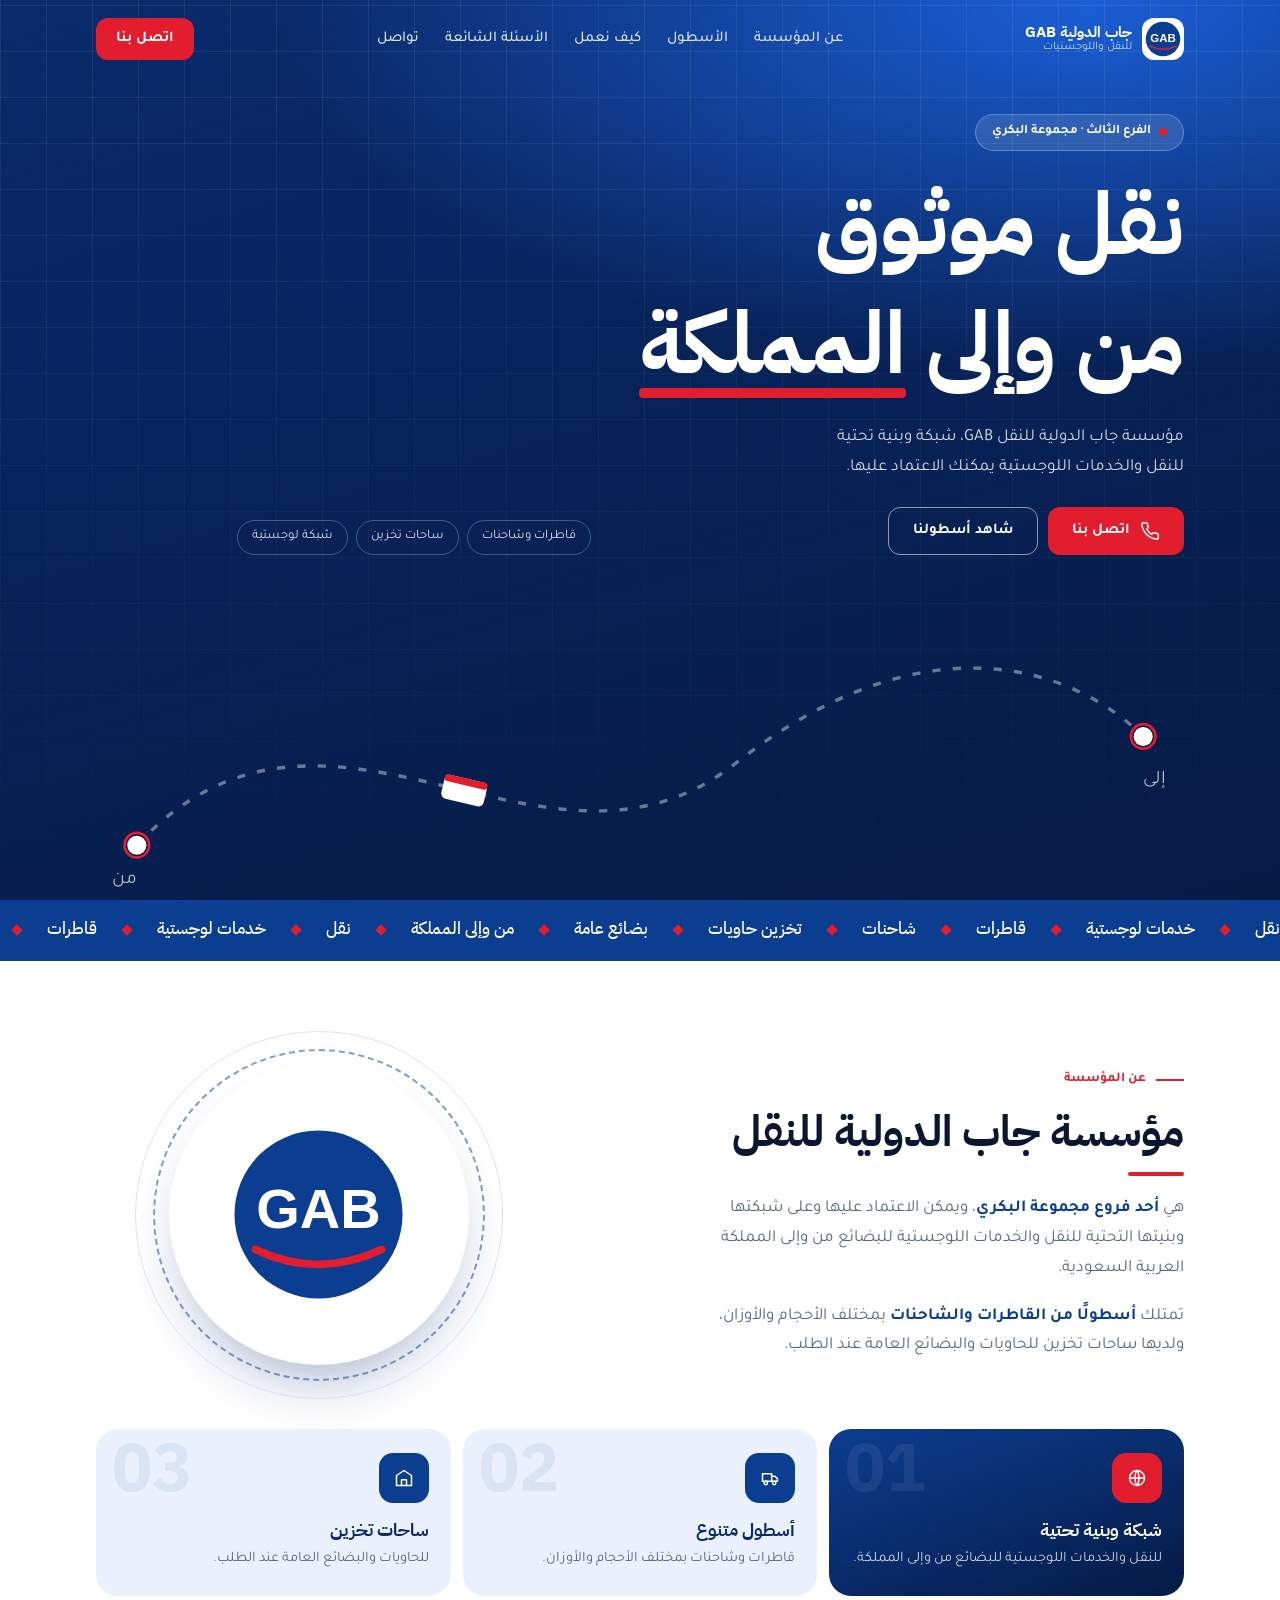
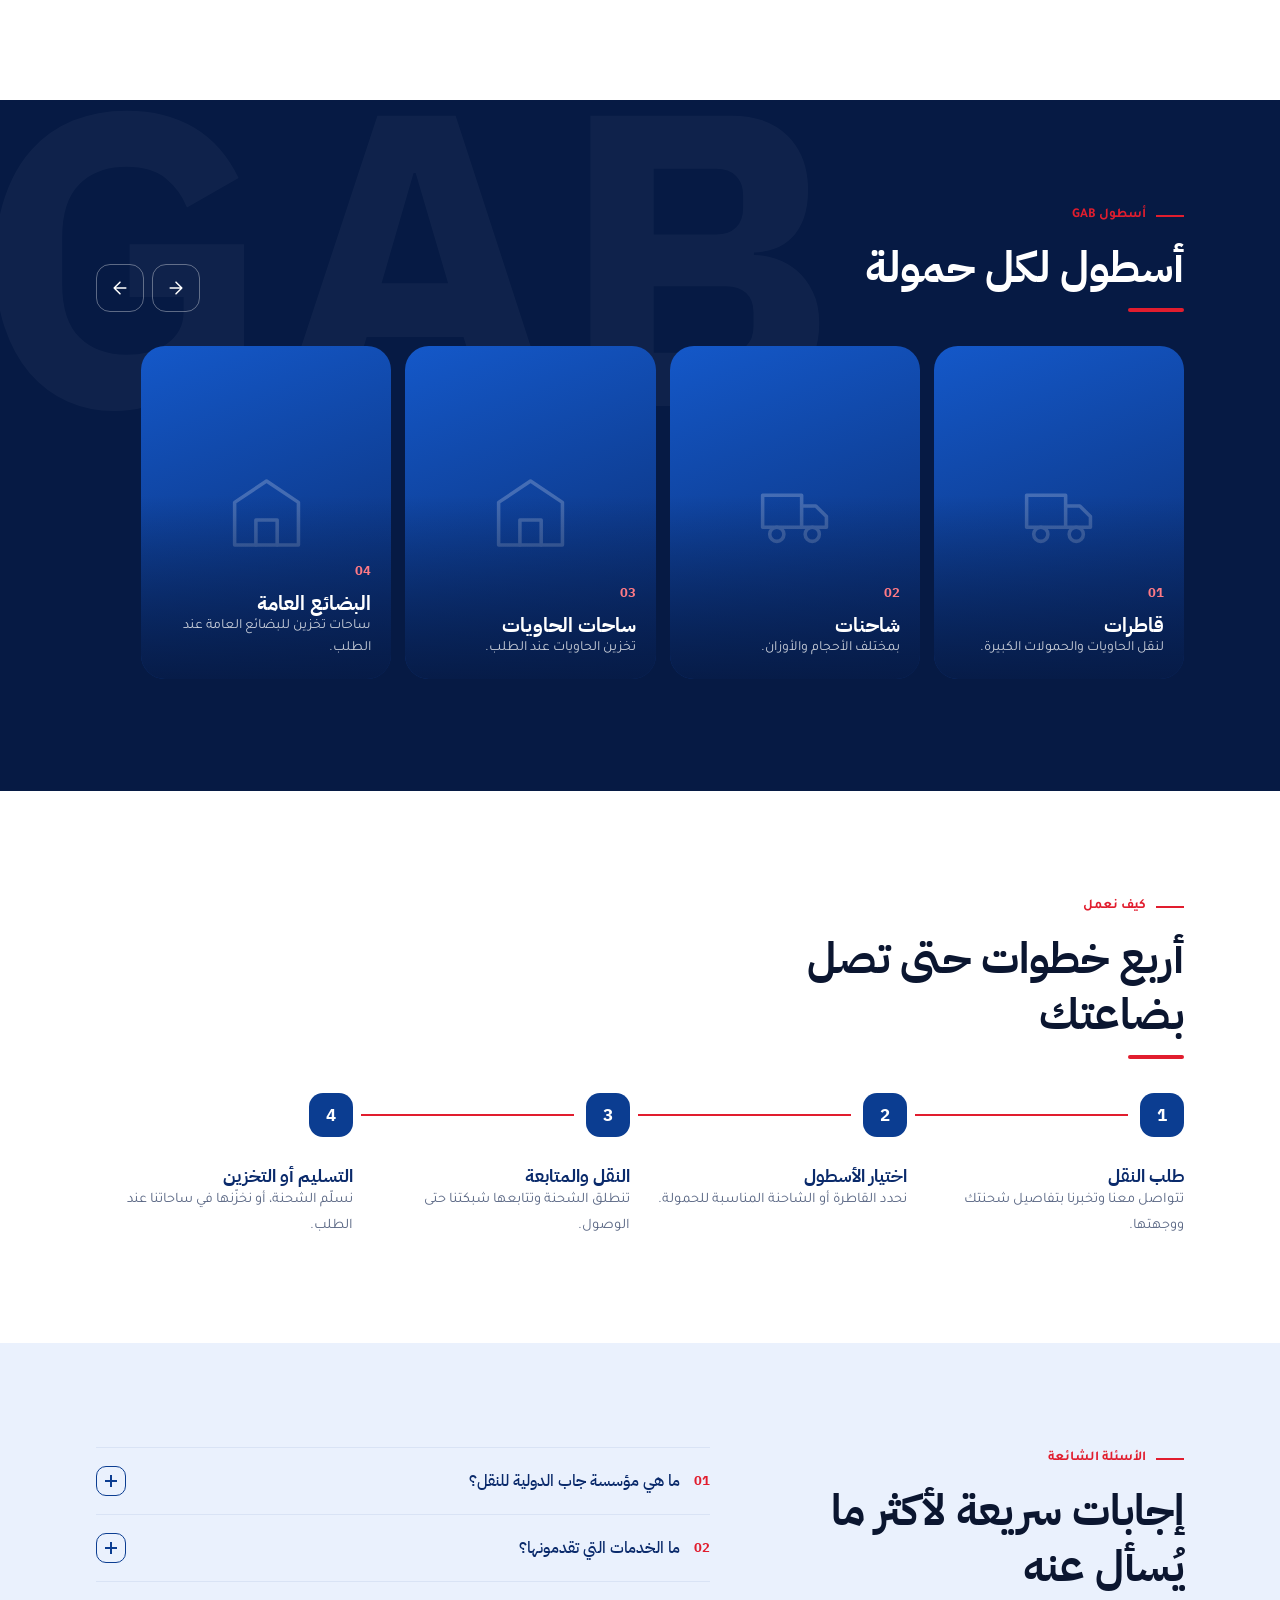
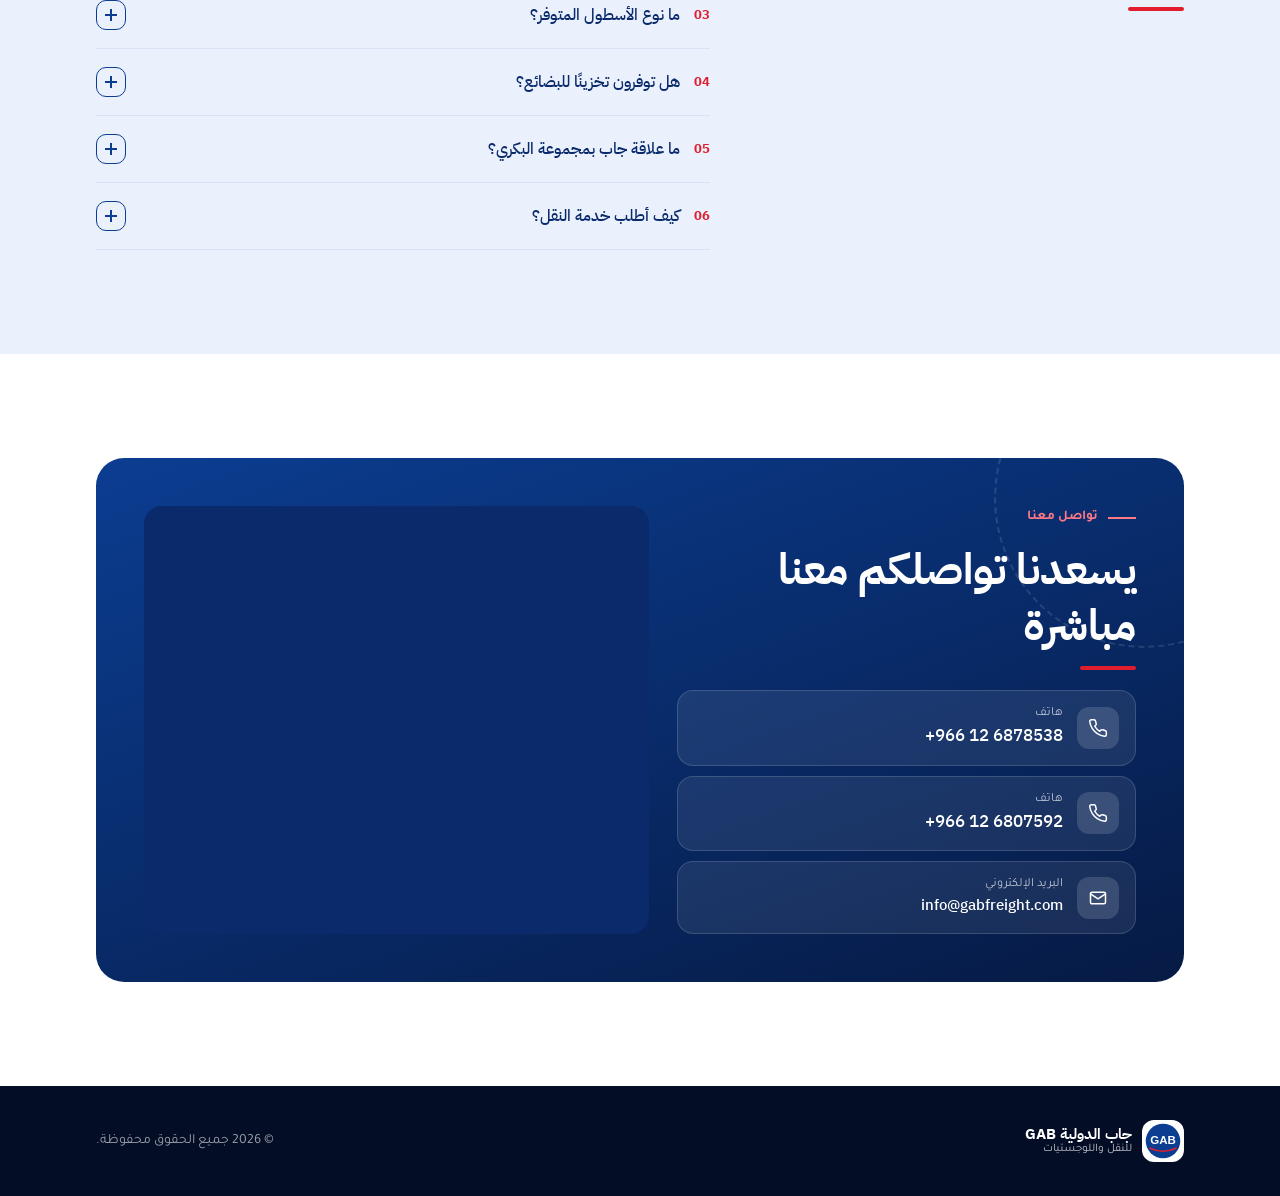
==== commit aba0c5f5: "Update index.html" ====
--- a/index.html
+++ b/index.html
@@ -1,19 +1,424 @@
 <!doctype html>
 <html lang="ar" dir="rtl">
-
 <head>
-  <meta charset="utf-8">
-  <meta name="viewport" content="width=device-width, initial-scale=1">
-  <meta http-equiv = "refresh" content = "0 ; url = './html/index.html'"/>
-  <title>GAB</title>
-  <link rel="shortcut icon" type="image/png" href="./assets/images/logos/favicon.ico" />
-  <link rel="stylesheet" href="./assets/libs/owl.carousel/dist/assets/owl.carousel.min.css">
-  <link rel="stylesheet" href="./assets/libs/aos-master/dist/aos.css">
-  <link rel="stylesheet" href="./assets/css/styles.css" />
+<meta charset="UTF-8">
+<meta name="viewport" content="width=device-width,initial-scale=1,viewport-fit=cover">
+<title>مؤسسة جاب الدولية للنقل GAB — الفرع الثالث لمجموعة البكري</title>
+<meta name="description" content="مؤسسة جاب الدولية للنقل GAB، أحد فروع مجموعة البكري. نقل وخدمات لوجستية للبضائع من وإلى المملكة العربية السعودية، أسطول قاطرات وشاحنات وساحات تخزين.">
+<meta name="theme-color" content="#061a44">
+<link rel="preconnect" href="https://fonts.googleapis.com">
+<link rel="preconnect" href="https://fonts.gstatic.com" crossorigin>
+<link href="https://fonts.googleapis.com/css2?family=IBM+Plex+Sans+Arabic:wght@500;700&family=Tajawal:wght@400;500;700&display=swap" rel="stylesheet">
+<script>
+/* شعار مؤقت يظهر لو ملف ./img/logo.png غير موجود */
+window.lf=function(i){i.onerror=null;i.src="data:image/svg+xml;utf8,"+encodeURIComponent('<svg xmlns="http://www.w3.org/2000/svg" viewBox="0 0 200 200"><circle cx="100" cy="100" r="96" fill="#0b3d91"/><path d="M28 140q72 34 144 0" fill="none" stroke="#e11d2e" stroke-width="9" stroke-linecap="round"/><text x="100" y="116" text-anchor="middle" font-family="Arial Black,Arial,sans-serif" font-weight="900" font-size="64" fill="#fff">GAB</text></svg>')};
+</script>
+<style>
+*,*::before,*::after{margin:0;padding:0;box-sizing:border-box}
+:root{--b:#0b3d91;--b2:#0a2a6b;--deep:#061a44;--sky:#eaf1fd;--red:#e11d2e;--ink:#0b1630;--mut:#5a6784;--ln:#d9e3f5;--ease:cubic-bezier(.16,1,.3,1);--pad:clamp(18px,5vw,56px);--hdr:64px}
+html{scroll-behavior:smooth;scroll-padding-top:var(--hdr);-webkit-text-size-adjust:100%;overflow-x:clip}
+body{font-family:"Tajawal",system-ui,sans-serif;font-size:16px;line-height:1.75;color:var(--ink);background:#fff;overflow-x:clip;-webkit-font-smoothing:antialiased}
+img{display:block;max-width:100%}
+a{color:inherit;text-decoration:none}
+button{font:inherit;color:inherit;background:none;border:0;cursor:pointer}
+h1,h2,h3{font-family:"IBM Plex Sans Arabic","Tajawal",sans-serif;font-weight:700;line-height:1.3}
+:focus-visible{outline:3px solid var(--red);outline-offset:3px}
+.i{width:20px;height:20px;fill:none;stroke:currentColor;stroke-width:1.8;stroke-linecap:round;stroke-linejoin:round;flex-shrink:0}
+.wrap{width:100%;max-width:1200px;margin-inline:auto;padding-inline:var(--pad)}
+.sec{padding-block:clamp(56px,9vw,104px)}
+.eyebrow{display:flex;align-items:center;gap:10px;font-size:13.5px;font-weight:700;color:var(--red);margin-bottom:12px}
+.eyebrow::before{content:"";width:28px;height:2px;background:currentColor}
+.h2{font-size:clamp(1.5rem,5.6vw,2.7rem);max-width:19ch;position:relative;padding-bottom:16px}
+.h2::after{content:"";position:absolute;bottom:0;inset-inline-start:0;width:56px;height:4px;border-radius:4px;background:var(--red);transform:scaleX(0);transform-origin:right;transition:transform 1s .3s var(--ease)}
+.in .h2::after,.h2.in::after{transform:scaleX(1)}
+.dark{color:#fff}
+.progress{position:fixed;top:0;inset-inline:0;height:3px;background:var(--red);transform:scaleX(0);transform-origin:right;z-index:130}
+
+/* header */
+.hdr{position:fixed;top:0;inset-inline:0;z-index:100;height:var(--hdr);color:#fff;transition:background .4s,color .4s,box-shadow .4s}
+.hdr.s{background:rgba(255,255,255,.93);-webkit-backdrop-filter:blur(12px);backdrop-filter:blur(12px);color:var(--ink);box-shadow:0 1px 0 var(--ln)}
+.mo .hdr{background:transparent;color:#fff;box-shadow:none;-webkit-backdrop-filter:none;backdrop-filter:none}
+.hdr .wrap{height:100%;display:flex;align-items:center;justify-content:space-between;gap:12px}
+.lg{display:flex;align-items:center;gap:10px;min-width:0}
+.lg img{width:42px;height:42px;border-radius:12px;background:#fff;padding:3px;object-fit:contain;flex-shrink:0}
+.lg b{display:block;font-family:"IBM Plex Sans Arabic",sans-serif;font-size:15px;line-height:1.2}
+.lg small{display:block;font-size:11.5px;opacity:.75;line-height:1.3}
+.menu{display:none;gap:26px;font-weight:500;font-size:15px}
+.menu a{position:relative;padding-block:4px;opacity:.85;transition:opacity .3s}
+.menu a::after{content:"";position:absolute;bottom:0;inset-inline:0;height:2px;background:var(--red);transform:scaleX(0);transition:transform .4s var(--ease)}
+.menu a:hover{opacity:1}.menu a:hover::after{transform:scaleX(1)}
+.btn{display:inline-flex;align-items:center;justify-content:center;gap:10px;min-height:48px;padding:0 24px;border-radius:12px;font-weight:700;font-size:15px;background:var(--red);color:#fff;transition:transform .3s var(--ease),background .3s,box-shadow .3s}
+.btn:hover{transform:translateY(-3px);box-shadow:0 12px 24px -8px rgba(225,29,46,.6)}
+.btn.o{background:transparent;border:1.5px solid rgba(255,255,255,.55)}
+.btn.o:hover{background:#fff;color:var(--b2);box-shadow:none}
+.hdr .btn{display:none;min-height:42px;padding:0 20px}
+.burger{width:46px;height:46px;border-radius:14px;border:1.5px solid currentColor;display:grid;place-content:center;gap:6px;justify-items:end;flex-shrink:0}
+.burger i{display:block;width:20px;height:2px;background:currentColor;border-radius:2px;transition:transform .4s var(--ease),opacity .3s,width .3s}
+.burger i:nth-child(2){width:12px}
+.burger.o i:nth-child(1){transform:translateY(8px) rotate(45deg)}
+.burger.o i:nth-child(2){opacity:0}
+.burger.o i:nth-child(3){transform:translateY(-8px) rotate(-45deg)}
+
+/* menu overlay (same circle-reveal opening as the other sites) */
+.mm{position:fixed;inset:0;z-index:99;background:linear-gradient(170deg,var(--b),var(--deep));color:#fff;padding:calc(var(--hdr) + 26px) var(--pad) 30px;display:flex;flex-direction:column;justify-content:space-between;clip-path:circle(0 at 10% 4%);visibility:hidden;transition:clip-path .75s var(--ease)}
+.mm.o{clip-path:circle(150% at 10% 4%);visibility:visible}
+.mm nav a{display:flex;align-items:baseline;gap:14px;font-family:"IBM Plex Sans Arabic",sans-serif;font-weight:700;font-size:clamp(1.5rem,7vw,2.2rem);padding-block:12px;border-bottom:1px solid rgba(255,255,255,.14);opacity:0;transform:translateY(24px);transition:opacity .6s var(--ease),transform .6s var(--ease)}
+.mm.o nav a{opacity:1;transform:none}
+.mm.o nav a:nth-child(1){transition-delay:.15s}.mm.o nav a:nth-child(2){transition-delay:.22s}.mm.o nav a:nth-child(3){transition-delay:.29s}.mm.o nav a:nth-child(4){transition-delay:.36s}.mm.o nav a:nth-child(5){transition-delay:.43s}
+.mm nav a i{font-style:normal;font-size:13px;color:#ff7a85;font-family:"Tajawal"}
+.mm .mf{display:grid;gap:12px;margin-top:24px}
+.mm .mf p{font-size:14px;opacity:.7;direction:ltr;text-align:right}
+
+/* hero */
+.hero{position:relative;min-height:100svh;background:radial-gradient(110% 70% at 85% 0%,#1a5fd6 0%,transparent 58%),linear-gradient(165deg,var(--b2),var(--deep));color:#fff;overflow:hidden;display:flex;flex-direction:column;justify-content:space-between;padding-top:calc(var(--hdr) + 36px)}
+.gridbg{position:absolute;inset:-25% 0;background-image:linear-gradient(rgba(255,255,255,.07) 1px,transparent 1px),linear-gradient(90deg,rgba(255,255,255,.07) 1px,transparent 1px);background-size:46px 46px;-webkit-mask-image:linear-gradient(to bottom,#000 20%,transparent 85%);mask-image:linear-gradient(to bottom,#000 20%,transparent 85%)}
+.hero .wrap{position:relative;z-index:2}
+.pill{display:inline-flex;align-items:center;gap:8px;font-size:13px;font-weight:700;padding:6px 16px;border-radius:99px;background:rgba(255,255,255,.12);border:1px solid rgba(255,255,255,.25);animation:fade 1s both}
+.pill::before{content:"";width:8px;height:8px;border-radius:50%;background:var(--red);box-shadow:0 0 0 0 rgba(225,29,46,.7);animation:pulse 2s infinite}
+.hero h1{font-size:clamp(2.2rem,10vw,5.4rem);font-weight:700;margin-top:18px;max-width:11ch}
+.hero h1 span{display:block;overflow:hidden;padding-bottom:.08em}
+.hero h1 b{display:block;font-weight:inherit;animation:rise 1s var(--ease) both}
+.hero h1 span:nth-child(2) b{animation-delay:.14s}
+.hero h1 em{font-style:normal;position:relative;display:inline-block}
+.hero h1 em::after{content:"";position:absolute;inset-inline:0;bottom:.02em;height:.12em;background:var(--red);border-radius:4px;transform:scaleX(0);transform-origin:right;animation:draw 1s 1s var(--ease) forwards}
+.hero p{margin-top:16px;max-width:42ch;color:rgba(255,255,255,.82);animation:fade 1s .45s both}
+.cta{display:flex;flex-wrap:wrap;gap:10px;margin-top:24px;animation:fade 1s .6s both}
+.chips{display:flex;flex-wrap:wrap;gap:8px;margin-top:26px;animation:fade 1s .8s both}
+.chips span{font-size:13px;padding:5px 14px;border-radius:99px;border:1px solid rgba(255,255,255,.25);color:rgba(255,255,255,.85)}
+.route{position:relative;z-index:1;width:100%;max-width:1200px;margin:20px auto 0;padding-inline:var(--pad)}
+.route svg{width:100%;height:auto;display:block;overflow:visible}
+.route .dash{fill:none;stroke:rgba(255,255,255,.4);stroke-width:2.5;stroke-dasharray:6 9;animation:march 1.4s linear infinite}
+.route text{fill:rgba(255,255,255,.7);font-family:"Tajawal";font-size:14px}
+.route .pin{fill:#fff}
+.route .pu{fill:none;stroke:var(--red);stroke-width:2;transform-box:fill-box;transform-origin:center;animation:ping 2.4s ease-out infinite}
+@keyframes rise{from{transform:translateY(110%)}to{transform:none}}
+@keyframes fade{from{opacity:0;transform:translateY(16px)}to{opacity:1;transform:none}}
+@keyframes draw{to{transform:scaleX(1)}}
+@keyframes march{to{stroke-dashoffset:-30}}
+@keyframes ping{from{transform:scale(.6);opacity:1}to{transform:scale(2.6);opacity:0}}
+@keyframes pulse{70%{box-shadow:0 0 0 10px rgba(225,29,46,0)}100%{box-shadow:0 0 0 0 rgba(225,29,46,0)}}
+@keyframes spin{to{transform:rotate(360deg)}}
+@keyframes mq{to{transform:translateX(50%)}}
+@keyframes float{50%{transform:translateY(-8px)}}
+
+/* ticker */
+.tick{background:var(--b);color:#fff;overflow:hidden;white-space:nowrap;padding-block:14px}
+.tick div{display:inline-flex;gap:26px;animation:mq 34s linear infinite;font-family:"IBM Plex Sans Arabic",sans-serif;font-weight:500;font-size:1.05rem}
+.tick span::after{content:"";display:inline-block;width:8px;height:8px;background:var(--red);transform:rotate(45deg);margin-inline-start:26px}
+
+/* about */
+.ag{display:grid;gap:36px;align-items:center}
+.ag p{margin-top:18px;color:var(--mut);max-width:56ch}
+.ag p b{color:var(--b);font-weight:700}
+.vis{position:relative;justify-self:center;width:min(66vw,300px);aspect-ratio:1;border-radius:50%;background:#fff;box-shadow:0 30px 60px -22px rgba(10,42,107,.4);display:grid;place-items:center;padding:14%}
+.vis::before{content:"";position:absolute;inset:-16px;border-radius:50%;border:2px dashed var(--b);opacity:.5;animation:spin 40s linear infinite}
+.vis::after{content:"";position:absolute;inset:-34px;border-radius:50%;border:1px solid var(--ln)}
+.vis img{width:100%;height:100%;object-fit:contain;animation:float 5s ease-in-out infinite}
+.bento{display:grid;gap:12px;margin-top:clamp(36px,6vw,64px)}
+.bc{position:relative;overflow:hidden;background:var(--sky);border-radius:22px;padding:24px 22px;transition:transform .5s var(--ease),box-shadow .5s var(--ease)}
+.bc:hover{transform:translateY(-6px);box-shadow:0 22px 40px -18px rgba(10,42,107,.35)}
+.bc::before{content:"";position:absolute;top:0;inset-inline:0;height:4px;background:var(--red);transform:scaleX(0);transform-origin:right;transition:transform .6s var(--ease)}
+.bc:hover::before{transform:scaleX(1)}
+.bc .n{position:absolute;inset-inline-end:16px;top:6px;font-family:"IBM Plex Sans Arabic";font-weight:700;font-size:4.2rem;line-height:1;color:var(--b);opacity:.07}
+.bc .ib{width:50px;height:50px;border-radius:14px;background:var(--b);color:#fff;display:grid;place-items:center;margin-bottom:16px}
+.bc h3{font-size:1.15rem;color:var(--b2)}
+.bc p{font-size:14.5px;color:var(--mut);margin-top:4px}
+.bc.big{background:linear-gradient(160deg,var(--b),var(--deep));color:#fff}
+.bc.big h3{color:#fff}.bc.big p{color:rgba(255,255,255,.78)}.bc.big .ib{background:var(--red)}.bc.big .n{color:#fff}
+
+/* fleet */
+.fleet{background:var(--deep);color:#fff;position:relative;overflow:hidden}
+.fleet::before{content:"GAB";position:absolute;inset-inline-end:-2%;top:-6%;font-family:"IBM Plex Sans Arabic";font-weight:700;font-size:clamp(9rem,36vw,26rem);line-height:1;color:#fff;opacity:.035;pointer-events:none}
+.sh{display:flex;justify-content:space-between;align-items:flex-end;gap:16px;position:relative}
+.arrs{display:none;gap:8px}
+.arr{width:48px;height:48px;border-radius:14px;border:1.5px solid rgba(255,255,255,.35);display:grid;place-items:center;color:#fff;transition:background .3s,border-color .3s}
+.arr:hover{background:var(--red);border-color:var(--red)}
+.rail{display:flex;gap:14px;overflow-x:auto;scroll-snap-type:x mandatory;scrollbar-width:none;margin:30px calc(var(--pad) * -1) 0;padding:4px var(--pad) 8px;scroll-padding-inline:var(--pad);position:relative}
+.rail::-webkit-scrollbar{display:none}
+.fc{flex:0 0 74%;aspect-ratio:3/4;scroll-snap-align:start;position:relative;border-radius:24px;overflow:hidden;background:linear-gradient(160deg,#1458c9,#0a2a6b);display:grid;place-items:center;transition:transform .6s var(--ease)}
+.fc:hover{transform:translateY(-8px)}
+.fc>.i{width:34%;height:auto;stroke-width:1;opacity:.22}
+.fc img{position:absolute;inset:0;width:100%;height:100%;object-fit:cover;transition:transform 1.2s var(--ease)}
+.fc:hover img{transform:scale(1.08)}
+.fc::after{content:"";position:absolute;inset:0;background:linear-gradient(to top,rgba(6,26,68,.92),rgba(6,26,68,0) 55%)}
+.cap{position:absolute;inset-inline:0;bottom:0;padding:20px;z-index:2}
+.cap small{font-family:"IBM Plex Sans Arabic";color:#ff7a85;font-weight:700;font-size:13px}
+.cap h3{font-size:1.25rem;margin-top:2px}
+.cap p{font-size:14px;color:rgba(255,255,255,.78);line-height:1.55}
+.hint{font-size:13px;color:rgba(255,255,255,.55);margin-top:10px;position:relative}
+
+/* steps */
+.steps{display:grid;gap:0;margin-top:34px}
+.st{position:relative;padding-inline-start:64px;padding-bottom:30px}
+.st:last-child{padding-bottom:0}
+.st::before{content:"";position:absolute;inset-inline-start:21px;top:44px;bottom:0;width:2px;background:var(--red);transform:scaleY(0);transform-origin:top;transition:transform 1s .3s var(--ease)}
+.st:last-child::before{display:none}
+.st.in::before{transform:scaleY(1)}
+.st .no{position:absolute;inset-inline-start:0;top:0;width:44px;height:44px;border-radius:14px;background:var(--b);color:#fff;display:grid;place-items:center;font-family:"IBM Plex Sans Arabic";font-weight:700;transition:background .4s,transform .6s var(--ease)}
+.st.in .no{transform:rotate(360deg)}
+.st:hover .no{background:var(--red)}
+.st h3{font-size:1.1rem;color:var(--b2);padding-top:8px}
+.st p{font-size:14.5px;color:var(--mut)}
+
+/* faq */
+.faqs{background:var(--sky)}
+.fg{display:grid;gap:26px}
+.faq{border-top:1px solid var(--ln)}
+.q{border-bottom:1px solid var(--ln)}
+.q>button{width:100%;display:flex;align-items:center;gap:14px;text-align:start;padding:18px 0;min-height:60px;font-family:"IBM Plex Sans Arabic",sans-serif;font-weight:500;font-size:15.5px;line-height:1.5;color:var(--b2)}
+.q>button em{font-style:normal;font-size:13px;color:var(--red);font-weight:700}
+.q>button span{flex:1}
+.pl{position:relative;width:30px;height:30px;border-radius:10px;border:1.5px solid var(--b);flex-shrink:0;transition:background .4s,transform .5s var(--ease)}
+.pl::before,.pl::after{content:"";position:absolute;inset:50% 8px auto;height:2px;margin-top:-1px;background:var(--b);transition:transform .5s var(--ease),background .3s}
+.pl::after{transform:rotate(90deg)}
+.q.o .pl{background:var(--red);border-color:var(--red);transform:rotate(180deg)}
+.q.o .pl::before,.q.o .pl::after{background:#fff}.q.o .pl::after{transform:rotate(0)}
+.a{display:grid;grid-template-rows:0fr;transition:grid-template-rows .5s var(--ease)}
+.q.o .a{grid-template-rows:1fr}
+.a>div{overflow:hidden}
+.a p{padding:0 44px 20px 0;color:var(--mut);font-size:15px}
+.a a{color:var(--b);font-weight:700;text-decoration:underline}
+
+/* contact */
+.cp{background:linear-gradient(160deg,var(--b),var(--deep));color:#fff;border-radius:28px;padding:clamp(24px,5vw,48px);display:grid;gap:28px;position:relative;overflow:hidden}
+.cp::before{content:"";position:absolute;width:300px;height:300px;border-radius:50%;border:2px dashed rgba(255,255,255,.12);inset-inline-start:-110px;top:-110px;animation:spin 50s linear infinite}
+.cp>*{position:relative}
+.cp .h2{color:#fff}
+.phs{display:grid;gap:10px;margin-top:20px}
+.ph{display:flex;align-items:center;gap:14px;padding:14px 16px;border-radius:16px;background:rgba(255,255,255,.08);border:1px solid rgba(255,255,255,.15);transition:background .3s,transform .4s var(--ease),border-color .3s}
+.ph:hover{background:var(--red);border-color:var(--red);transform:translateX(-6px)}
+.ph .ib{width:42px;height:42px;border-radius:12px;background:rgba(255,255,255,.14);display:grid;place-items:center;flex-shrink:0}
+.ph small{display:block;font-size:12.5px;opacity:.7;line-height:1.3}
+.ph strong{display:block;direction:ltr;text-align:right;font-family:"IBM Plex Sans Arabic";font-weight:500;font-size:1.05rem}
+.ph.m strong{font-size:.95rem;word-break:break-all}
+.map{border-radius:18px;overflow:hidden;min-height:280px;background:var(--b2)}
+.map iframe{display:block;width:100%;height:100%;min-height:280px;border:0}
+
+/* footer */
+.ftr{background:#030d26;color:rgba(255,255,255,.6);padding-block:34px calc(34px + 84px);font-size:14px}
+.ftr .wrap{display:flex;flex-direction:column;gap:14px}
+.ftr .lg{color:#fff}
+
+/* bottom bar */
+.bar{position:fixed;inset-inline:14px;bottom:calc(12px + env(safe-area-inset-bottom,0px));z-index:90;display:grid;grid-template-columns:1fr 1fr;gap:8px;padding:8px;background:rgba(6,26,68,.92);-webkit-backdrop-filter:blur(10px);backdrop-filter:blur(10px);border-radius:18px;box-shadow:0 14px 34px rgba(0,0,0,.3);transform:translateY(150%);transition:transform .6s var(--ease)}
+.bar.s{transform:none}
+.bar a{display:flex;align-items:center;justify-content:center;gap:8px;min-height:46px;border-radius:12px;font-weight:700;font-size:15px;color:#fff}
+.bar a:first-child{background:var(--red)}
+.bar a:last-child{border:1.5px solid rgba(255,255,255,.4)}
+
+/* reveal */
+.rv{opacity:0;transform:translateY(30px);filter:blur(6px);transition:opacity .9s var(--ease),transform .9s var(--ease),filter .9s var(--ease);transition-delay:var(--d,0s)}
+.rv.l{transform:translateX(-46px)}.rv.r{transform:translateX(46px)}.rv.z{transform:scale(.85)}
+.rv.in{opacity:1;transform:none;filter:none}
+
+@media(min-width:760px){
+  body{font-size:17px}
+  .ag{grid-template-columns:1.3fr 1fr;gap:64px}
+  .bento{grid-template-columns:repeat(3,1fr)}
+  .fc{flex-basis:38%}
+  .fg{grid-template-columns:.8fr 1.2fr;gap:64px}
+  .cp{grid-template-columns:1fr 1.1fr;align-items:stretch}
+  .steps{grid-template-columns:repeat(4,1fr);gap:20px}
+  .st{padding-inline-start:0;padding-top:64px;padding-bottom:0}
+  .st::before{inset-inline-start:56px;top:21px;bottom:auto;height:2px;width:calc(100% - 44px);transform:scaleX(0);transform-origin:right}
+  .st.in::before{transform:scaleX(1)}
+}
+@media(min-width:1000px){
+  :root{--hdr:78px}
+  .menu{display:flex}.hdr .btn{display:inline-flex}.burger{display:none}
+  .fc{flex-basis:23%}
+  .arrs{display:flex}.hint{display:none}
+  .bar{display:none}.ftr{padding-bottom:34px}
+  .ftr .wrap{flex-direction:row;justify-content:space-between;align-items:center}
+  .hero .wrap{display:grid;grid-template-columns:1.2fr 1fr;align-items:end}
+  .hero h1{max-width:12ch}
+}
+@media(prefers-reduced-motion:reduce){*,*::before,*::after{animation-duration:.001ms!important;transition-duration:.001ms!important}.rv{opacity:1;transform:none;filter:none}}
+</style>
 </head>
-
 <body>
-<!-- NOTE: Please go to the './html/index.html' file to edit -->
+<svg width="0" height="0" style="position:absolute" aria-hidden="true">
+  <symbol id="ph" viewBox="0 0 24 24"><path d="M22 16.9v3a2 2 0 0 1-2.2 2 19.8 19.8 0 0 1-8.6-3.1 19.5 19.5 0 0 1-6-6A19.8 19.8 0 0 1 2.1 4.2 2 2 0 0 1 4.1 2h3a2 2 0 0 1 2 1.7c.1 1 .4 1.9.7 2.8a2 2 0 0 1-.5 2.1L8.1 9.9a16 16 0 0 0 6 6l1.3-1.3a2 2 0 0 1 2.1-.4c.9.3 1.8.6 2.8.7a2 2 0 0 1 1.7 2z"/></symbol>
+  <symbol id="ml" viewBox="0 0 24 24"><rect x="3" y="5" width="18" height="14" rx="2"/><path d="m3 7 9 6 9-6"/></symbol>
+  <symbol id="tr" viewBox="0 0 24 24"><path d="M3 7h11v9H3zM14 10h4l3 3v3h-7z"/><circle cx="7" cy="18" r="2"/><circle cx="17" cy="18" r="2"/></symbol>
+  <symbol id="gl" viewBox="0 0 24 24"><circle cx="12" cy="12" r="9"/><path d="M3 12h18M12 3c3 3 3 15 0 18M12 3c-3 3-3 15 0 18"/></symbol>
+  <symbol id="st" viewBox="0 0 24 24"><path d="M3 21V9l9-6 9 6v12z"/><path d="M9 21v-7h6v7"/></symbol>
+  <symbol id="ar" viewBox="0 0 24 24"><path d="M19 12H5M12 19l-7-7 7-7"/></symbol>
+</svg>
+<div class="progress" id="pg"></div>
+
+<header class="hdr" id="hdr">
+  <div class="wrap">
+    <a class="lg" href="#top"><img src="./img/logo.png" onerror="lf(this)" alt="شعار جاب GAB"><span><b>جاب الدولية GAB</b><small>للنقل واللوجستيات</small></span></a>
+    <nav class="menu"><a href="#about">عن المؤسسة</a><a href="#fleet">الأسطول</a><a href="#steps">كيف نعمل</a><a href="#faq">الأسئلة الشائعة</a><a href="#contact">تواصل</a></nav>
+    <a class="btn" href="tel:+966126878538">اتصل بنا</a>
+    <button class="burger" id="bg" aria-label="فتح القائمة" aria-expanded="false"><i></i><i></i><i></i></button>
+  </div>
+</header>
+
+<div class="mm" id="mm">
+  <nav><a href="#about"><i>01</i>عن المؤسسة</a><a href="#fleet"><i>02</i>الأسطول</a><a href="#steps"><i>03</i>كيف نعمل</a><a href="#faq"><i>04</i>الأسئلة الشائعة</a><a href="#contact"><i>05</i>تواصل</a></nav>
+  <div class="mf"><a class="btn" href="tel:+966126878538"><svg class="i"><use href="#ph"/></svg>اتصل الآن</a><p>info@gabfreight.com</p></div>
+</div>
+
+<main id="top">
+<section class="hero">
+  <div class="gridbg" id="gb"></div>
+  <div class="wrap">
+    <div>
+      <span class="pill">الفرع الثالث · مجموعة البكري</span>
+      <h1><span><b>نقل موثوق</b></span><span><b>من وإلى <em>المملكة</em></b></span></h1>
+      <p>مؤسسة جاب الدولية للنقل GAB، شبكة وبنية تحتية للنقل والخدمات اللوجستية يمكنك الاعتماد عليها.</p>
+      <div class="cta"><a class="btn" href="tel:+966126878538"><svg class="i"><use href="#ph"/></svg>اتصل بنا</a><a class="btn o" href="#fleet">شاهد أسطولنا</a></div>
+    </div>
+    <div class="chips"><span>قاطرات وشاحنات</span><span>ساحات تخزين</span><span>شبكة لوجستية</span></div>
+  </div>
+  <div class="route" aria-hidden="true">
+    <svg viewBox="0 0 800 210">
+      <path id="rt" class="dash" d="M30 170 C170 20 330 220 470 110 S720 40 770 90"/>
+      <circle class="pin" cx="30" cy="170" r="7"/><circle class="pu" cx="30" cy="170" r="9"/>
+      <circle class="pin" cx="770" cy="90" r="7"/><circle class="pu" cx="770" cy="90" r="9" style="animation-delay:1.2s"/>
+      <text x="30" y="198" text-anchor="start">من</text><text x="770" y="124" text-anchor="end">إلى</text>
+      <g><rect x="-16" y="-9" width="32" height="18" rx="4" fill="#fff"/><rect x="-16" y="-9" width="32" height="5" rx="2" fill="#e11d2e"/><animateMotion dur="8s" repeatCount="indefinite" rotate="auto"><mpath href="#rt"/></animateMotion></g>
+    </svg>
+  </div>
+</section>
+
+<div class="tick" aria-hidden="true"><div id="tk"></div></div>
+
+<section class="sec" id="about">
+  <div class="wrap">
+    <div class="ag">
+      <div>
+        <div class="rv"><div class="eyebrow">عن المؤسسة</div><h2 class="h2">مؤسسة جاب الدولية للنقل</h2></div>
+        <p class="rv" style="--d:.1s">هي <b>أحد فروع مجموعة البكري</b>، ويمكن الاعتماد عليها وعلى شبكتها وبنيتها التحتية للنقل والخدمات اللوجستية للبضائع من وإلى المملكة العربية السعودية.</p>
+        <p class="rv" style="--d:.2s">تمتلك <b>أسطولًا من القاطرات والشاحنات</b> بمختلف الأحجام والأوزان، ولديها ساحات تخزين للحاويات والبضائع العامة عند الطلب.</p>
+      </div>
+      <div class="vis rv z" style="--d:.15s"><img src="./img/logo.png" onerror="lf(this)" alt="شعار جاب GAB"></div>
+    </div>
+    <div class="bento">
+      <article class="bc big rv"><span class="n">01</span><span class="ib"><svg class="i"><use href="#gl"/></svg></span><h3>شبكة وبنية تحتية</h3><p>للنقل والخدمات اللوجستية للبضائع من وإلى المملكة.</p></article>
+      <article class="bc rv" style="--d:.1s"><span class="n">02</span><span class="ib"><svg class="i"><use href="#tr"/></svg></span><h3>أسطول متنوع</h3><p>قاطرات وشاحنات بمختلف الأحجام والأوزان.</p></article>
+      <article class="bc rv" style="--d:.2s"><span class="n">03</span><span class="ib"><svg class="i"><use href="#st"/></svg></span><h3>ساحات تخزين</h3><p>للحاويات والبضائع العامة عند الطلب.</p></article>
+    </div>
+  </div>
+</section>
+
+<section class="sec fleet dark" id="fleet">
+  <div class="wrap">
+    <div class="sh rv">
+      <div><div class="eyebrow">أسطول GAB</div><h2 class="h2">أسطول لكل حمولة</h2></div>
+      <div class="arrs"><button class="arr" data-d="1" aria-label="التالي"><svg class="i" style="transform:scaleX(-1)"><use href="#ar"/></svg></button><button class="arr" data-d="-1" aria-label="السابق"><svg class="i"><use href="#ar"/></svg></button></div>
+    </div>
+    <div class="rail" id="rl">
+      <article class="fc rv z"><svg class="i"><use href="#tr"/></svg><img src="./img/fleet/01.jpg" alt="قاطرات GAB" loading="lazy" onerror="this.remove()"><div class="cap"><small>01</small><h3>قاطرات</h3><p>لنقل الحاويات والحمولات الكبيرة.</p></div></article>
+      <article class="fc rv z" style="--d:.08s"><svg class="i"><use href="#tr"/></svg><img src="./img/fleet/02.jpg" alt="شاحنات GAB" loading="lazy" onerror="this.remove()"><div class="cap"><small>02</small><h3>شاحنات</h3><p>بمختلف الأحجام والأوزان.</p></div></article>
+      <article class="fc rv z" style="--d:.16s"><svg class="i"><use href="#st"/></svg><img src="./img/fleet/03.jpg" alt="ساحات تخزين الحاويات" loading="lazy" onerror="this.remove()"><div class="cap"><small>03</small><h3>ساحات الحاويات</h3><p>تخزين الحاويات عند الطلب.</p></div></article>
+      <article class="fc rv z" style="--d:.24s"><svg class="i"><use href="#st"/></svg><img src="./img/fleet/04.jpg" alt="ساحات البضائع العامة" loading="lazy" onerror="this.remove()"><div class="cap"><small>04</small><h3>البضائع العامة</h3><p>ساحات تخزين للبضائع العامة عند الطلب.</p></div></article>
+    </div>
+    <p class="hint">اسحب يمينًا ويسارًا لعرض المزيد</p>
+  </div>
+</section>
+
+<section class="sec" id="steps">
+  <div class="wrap">
+    <div class="rv"><div class="eyebrow">كيف نعمل</div><h2 class="h2">أربع خطوات حتى تصل بضاعتك</h2></div>
+    <div class="steps">
+      <div class="st rv"><span class="no">1</span><h3>طلب النقل</h3><p>تتواصل معنا وتخبرنا بتفاصيل شحنتك ووجهتها.</p></div>
+      <div class="st rv" style="--d:.1s"><span class="no">2</span><h3>اختيار الأسطول</h3><p>نحدد القاطرة أو الشاحنة المناسبة للحمولة.</p></div>
+      <div class="st rv" style="--d:.2s"><span class="no">3</span><h3>النقل والمتابعة</h3><p>تنطلق الشحنة وتتابعها شبكتنا حتى الوصول.</p></div>
+      <div class="st rv" style="--d:.3s"><span class="no">4</span><h3>التسليم أو التخزين</h3><p>نسلّم الشحنة، أو نخزّنها في ساحاتنا عند الطلب.</p></div>
+    </div>
+  </div>
+</section>
+
+<section class="sec faqs" id="faq">
+  <div class="wrap fg">
+    <div class="rv"><div class="eyebrow">الأسئلة الشائعة</div><h2 class="h2">إجابات سريعة لأكثر ما يُسأل عنه</h2></div>
+    <div class="faq" id="fq">
+      <div class="q rv"><button aria-expanded="false"><em>01</em><span>ما هي مؤسسة جاب الدولية للنقل؟</span><i class="pl"></i></button><div class="a"><div><p>هي أحد فروع مجموعة البكري، ويمكن الاعتماد عليها وعلى شبكتها وبنيتها التحتية للنقل والخدمات اللوجستية للبضائع من وإلى المملكة العربية السعودية.</p></div></div></div>
+      <div class="q rv" style="--d:.05s"><button aria-expanded="false"><em>02</em><span>ما الخدمات التي تقدمونها؟</span><i class="pl"></i></button><div class="a"><div><p>نقل البضائع من وإلى المملكة، وتوفير ساحات تخزين للحاويات والبضائع العامة عند الطلب.</p></div></div></div>
+      <div class="q rv" style="--d:.1s"><button aria-expanded="false"><em>03</em><span>ما نوع الأسطول المتوفر؟</span><i class="pl"></i></button><div class="a"><div><p>نمتلك أسطولًا من القاطرات والشاحنات بمختلف الأحجام والأوزان.</p></div></div></div>
+      <div class="q rv" style="--d:.15s"><button aria-expanded="false"><em>04</em><span>هل توفرون تخزينًا للبضائع؟</span><i class="pl"></i></button><div class="a"><div><p>نعم، لدينا ساحات تخزين للحاويات والبضائع العامة عند الطلب.</p></div></div></div>
+      <div class="q rv" style="--d:.2s"><button aria-expanded="false"><em>05</em><span>ما علاقة جاب بمجموعة البكري؟</span><i class="pl"></i></button><div class="a"><div><p>جاب هي الفرع الثالث من فروع مجموعة البكري.</p></div></div></div>
+      <div class="q rv" style="--d:.25s"><button aria-expanded="false"><em>06</em><span>كيف أطلب خدمة النقل؟</span><i class="pl"></i></button><div class="a"><div><p>اتصل على <a href="tel:+966126878538" dir="ltr">+966 12 6878538</a> أو <a href="tel:+966126807592" dir="ltr">+966 12 6807592</a>، أو راسلنا على <a href="mailto:info@gabfreight.com">info@gabfreight.com</a>.</p></div></div></div>
+    </div>
+  </div>
+</section>
+
+<section class="sec" id="contact">
+  <div class="wrap">
+    <div class="cp rv">
+      <div>
+        <div class="eyebrow" style="color:#ff7a85">تواصل معنا</div><h2 class="h2">يسعدنا تواصلكم معنا مباشرة</h2>
+        <div class="phs">
+          <a class="ph" href="tel:+966126878538"><span class="ib"><svg class="i"><use href="#ph"/></svg></span><div><small>هاتف</small><strong>+966 12 6878538</strong></div></a>
+          <a class="ph" href="tel:+966126807592"><span class="ib"><svg class="i"><use href="#ph"/></svg></span><div><small>هاتف</small><strong>+966 12 6807592</strong></div></a>
+          <a class="ph m" href="mailto:info@gabfreight.com"><span class="ib"><svg class="i"><use href="#ml"/></svg></span><div><small>البريد الإلكتروني</small><strong>info@gabfreight.com</strong></div></a>
+        </div>
+      </div>
+      <div class="map">
+        <!-- غيّر q= إلى العنوان الدقيق أو استبدل الـ iframe بكود "تضمين خريطة" من Google Maps -->
+<iframe src="https://www.google.com/maps/embed?pb=!1m18!1m12!1m3!1d3712.661224313236!2d39.230056399999995!3d21.4818054!2m3!1f0!2f0!3f0!3m2!1i1024!2i768!4f13.1!3m3!1m2!1s0x15c3cfa1a8d872a7%3A0x110af0889097517c!2z2LTYsdmD2Kkg2YLYp9im2K8g2KfZhdmK2YYg2KfZhNio2YPYsdmKINmE2YTYtNit2YYg2KfZhNis2YjZiiDZiCDYp9mE2KjYrdix2Yo!5e0!3m2!1sar!2seg!4v1792948432771!5m2!1sar!2seg" width="600" height="450" style="border:0;" allowfullscreen="" loading="lazy" referrerpolicy="strict-origin-when-cross-origin"></iframe>      </div>
+    </div>
+  </div>
+</section>
+</main>
+
+<footer class="ftr"><div class="wrap">
+  <a class="lg" href="#top"><img src="./img/logo.png" onerror="lf(this)" alt=""><span><b>جاب الدولية GAB</b><small>للنقل واللوجستيات</small></span></a>
+  <span>© <span id="yr"></span> جميع الحقوق محفوظة.</span>
+</div></footer>
+
+<div class="bar" id="bar">
+  <a href="tel:+966126878538"><svg class="i"><use href="#ph"/></svg>اتصل</a>
+  <a href="mailto:info@gabfreight.com"><svg class="i"><use href="#ml"/></svg>راسلنا</a>
+</div>
+
+<script>
+(function(){
+"use strict";
+var $=function(s){return document.querySelector(s)},$$=function(s){return Array.prototype.slice.call(document.querySelectorAll(s))};
+
+/* ticker */
+var w=["نقل","خدمات لوجستية","قاطرات","شاحنات","تخزين حاويات","بضائع عامة","من وإلى المملكة"],h="";
+for(var k=0;k<2;k++)w.forEach(function(x){h+="<span>"+x+"</span>"});
+$("#tk").innerHTML=h;
+
+/* scroll: header, progress, bar, parallax */
+var hdr=$("#hdr"),pg=$("#pg"),bar=$("#bar"),gb=$("#gb"),t=false;
+function onS(){
+  var y=scrollY,d=document.documentElement.scrollHeight-innerHeight;
+  hdr.classList.toggle("s",y>30);
+  bar.classList.toggle("s",y>500);
+  pg.style.transform="scaleX("+(d>0?y/d:0)+")";
+  if(y<innerHeight*1.3)gb.style.transform="translateY("+(y*.25)+"px)";
+  t=false;
+}
+addEventListener("scroll",function(){if(!t){t=true;requestAnimationFrame(onS)}},{passive:true});onS();
+
+/* menu */
+var bg=$("#bg"),mm=$("#mm");
+function menu(o){bg.classList.toggle("o",o);mm.classList.toggle("o",o);document.body.classList.toggle("mo",o);bg.setAttribute("aria-expanded",o);document.body.style.overflow=o?"hidden":""}
+bg.onclick=function(){menu(!mm.classList.contains("o"))};
+$$("#mm a").forEach(function(a){a.onclick=function(){menu(false)}});
+addEventListener("keydown",function(e){if(e.key==="Escape")menu(false)});
+
+/* reveal */
+var io=new IntersectionObserver(function(es){es.forEach(function(e){if(e.isIntersecting){var el=e.target;el.classList.add("in");io.unobserve(el);setTimeout(function(){el.style.setProperty("--d","0s")},1600)}})},{threshold:.12});
+$$(".rv").forEach(function(el){io.observe(el)});
+
+/* faq */
+$$(".q>button").forEach(function(b){b.onclick=function(){
+  var q=b.parentNode,open=!q.classList.contains("o");
+  $$(".q.o").forEach(function(x){x.classList.remove("o");x.firstChild.setAttribute("aria-expanded","false")});
+  if(open){q.classList.add("o");b.setAttribute("aria-expanded","true")}}});
+
+/* fleet arrows (RTL aware) */
+$$(".arr").forEach(function(a){a.onclick=function(){var r=$("#rl");r.scrollBy({left:-(+a.dataset.d)*r.clientWidth*.7,behavior:"smooth"})}});
+
+$("#yr").textContent=new Date().getFullYear();
+})();
+</script>
 </body>
-
-</html>+</html>
